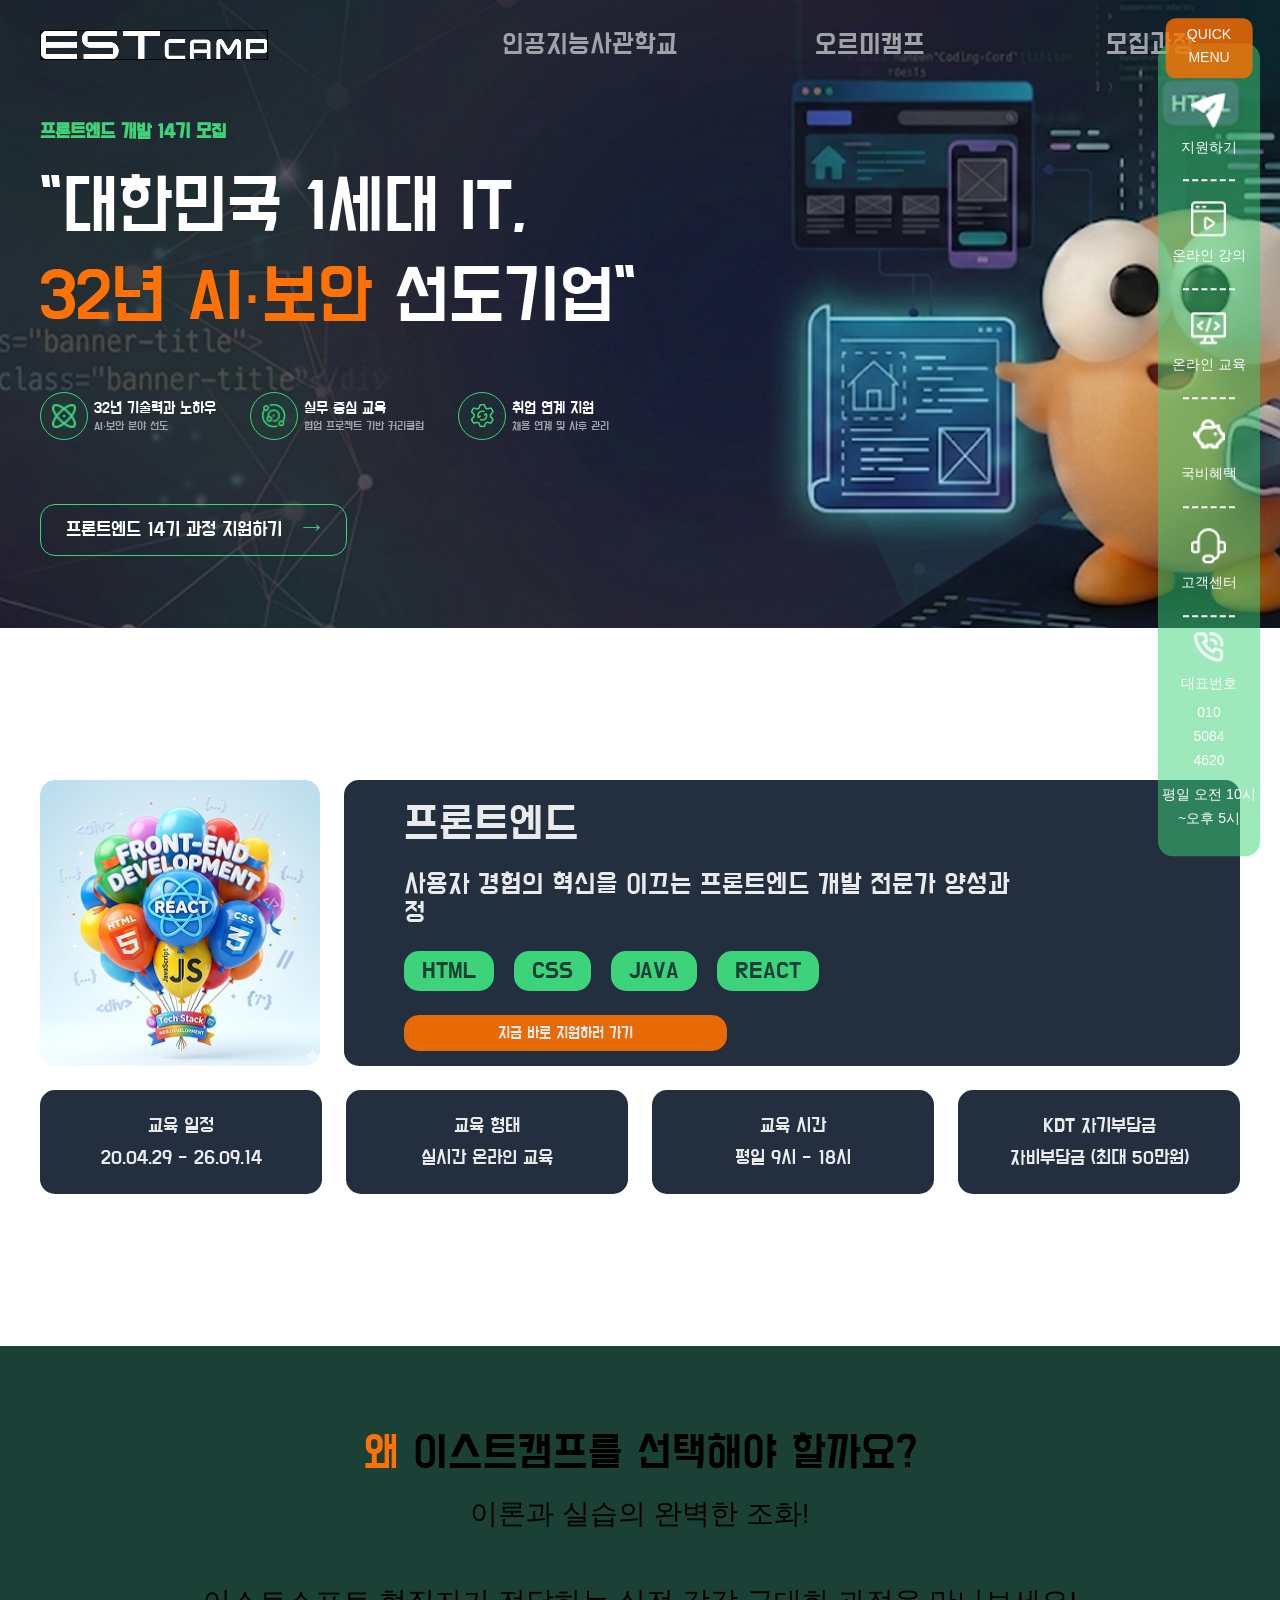
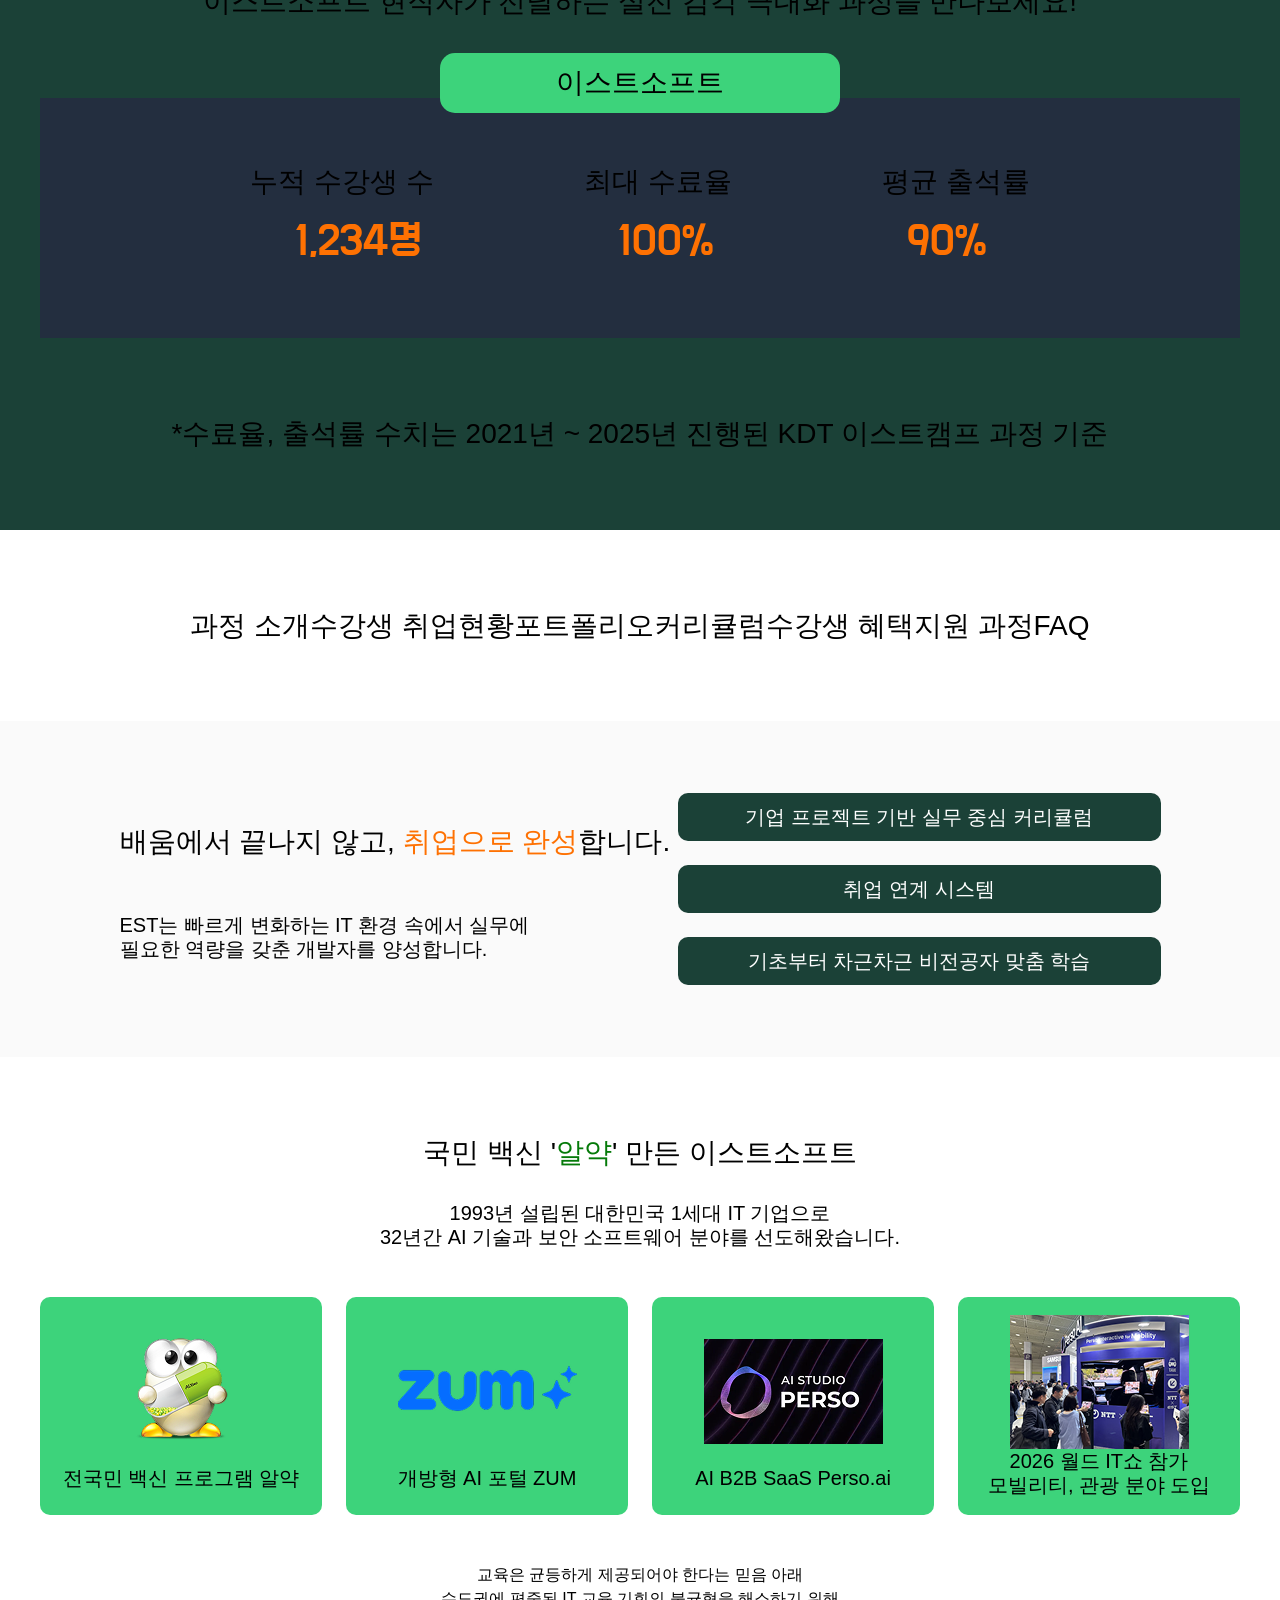
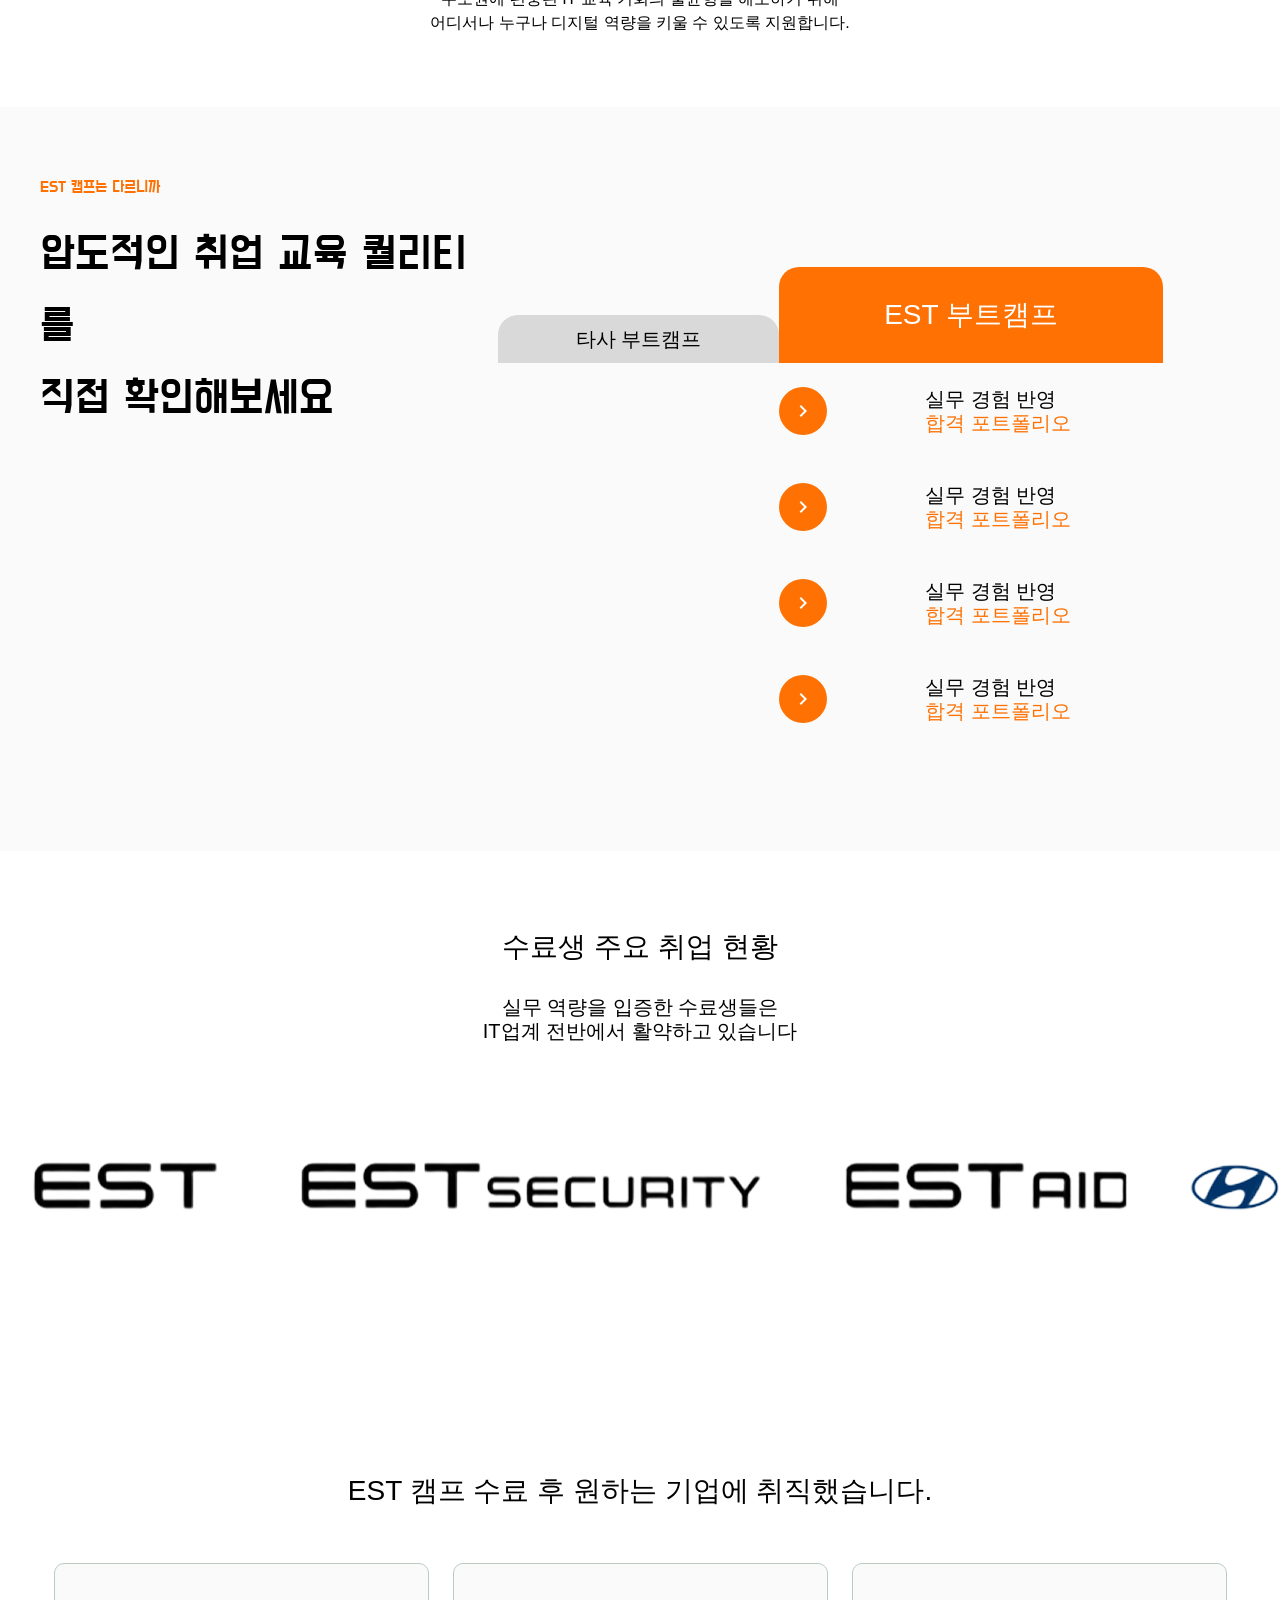
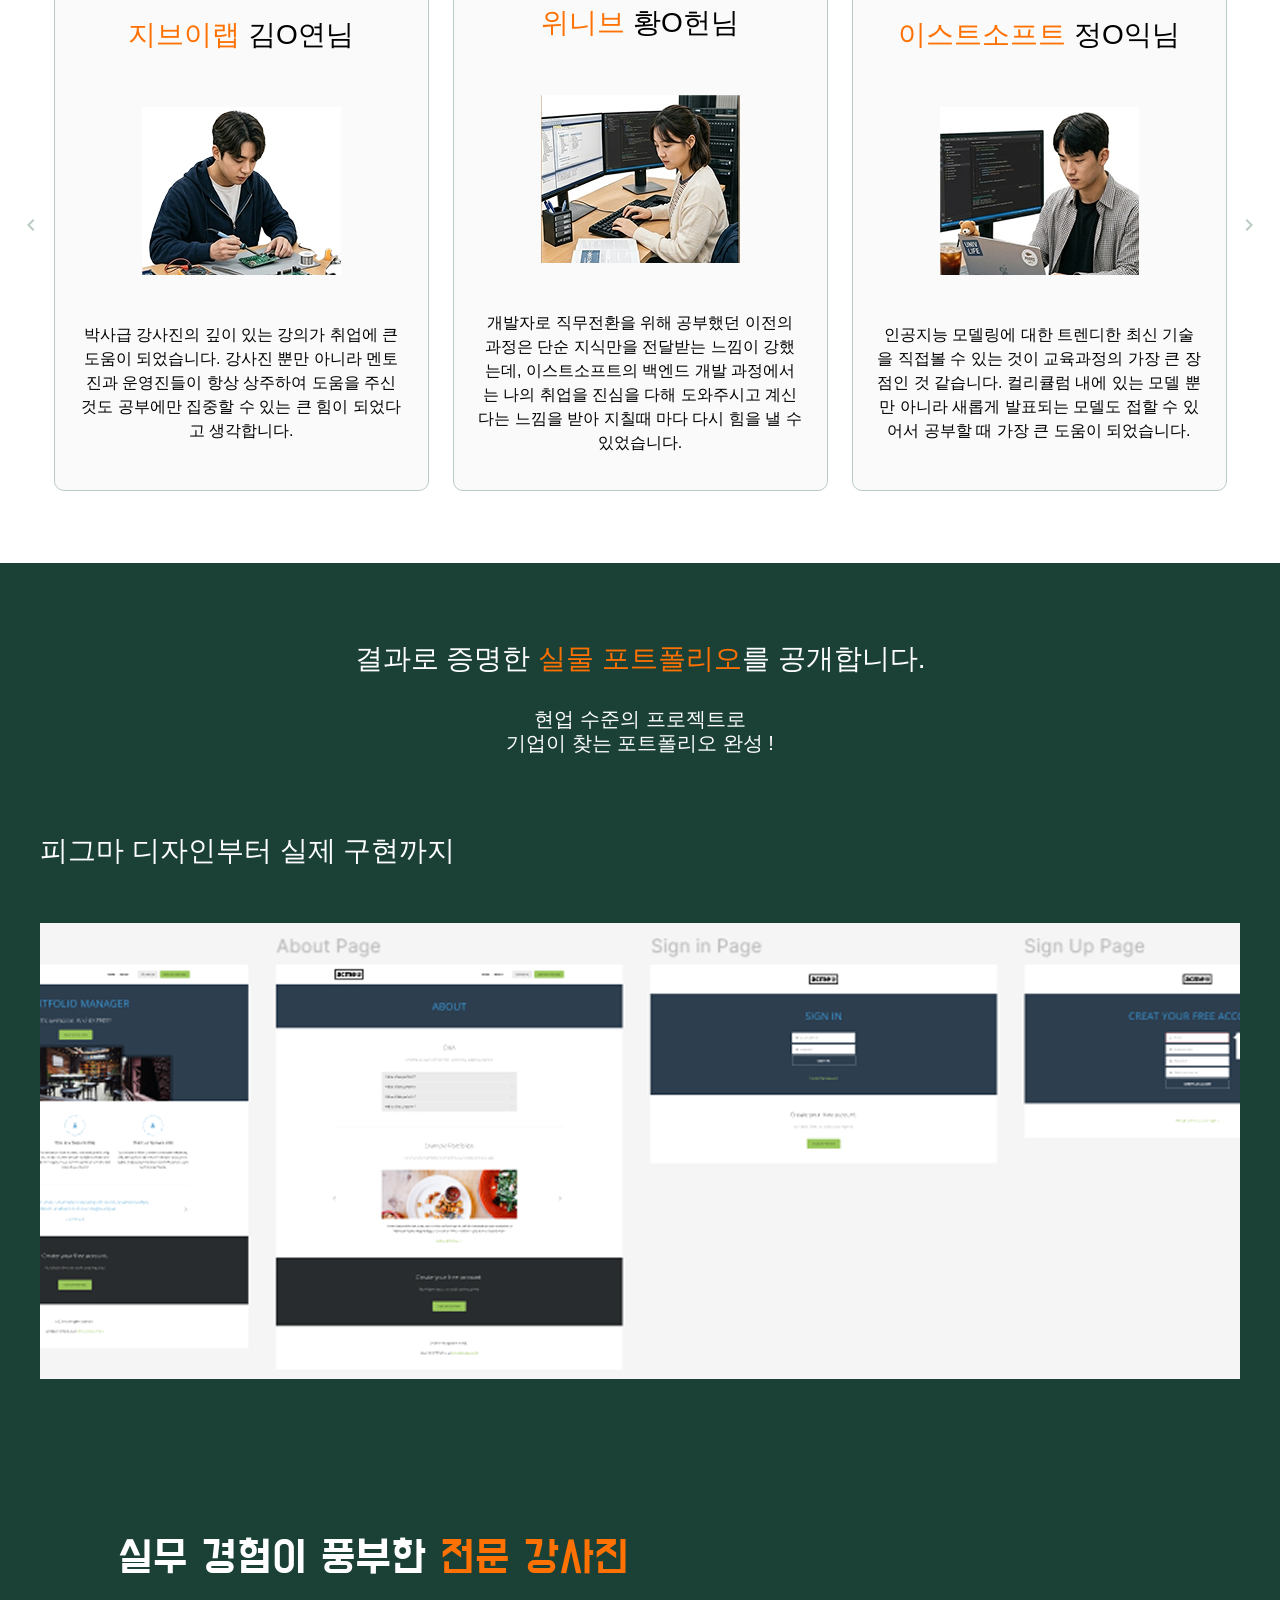
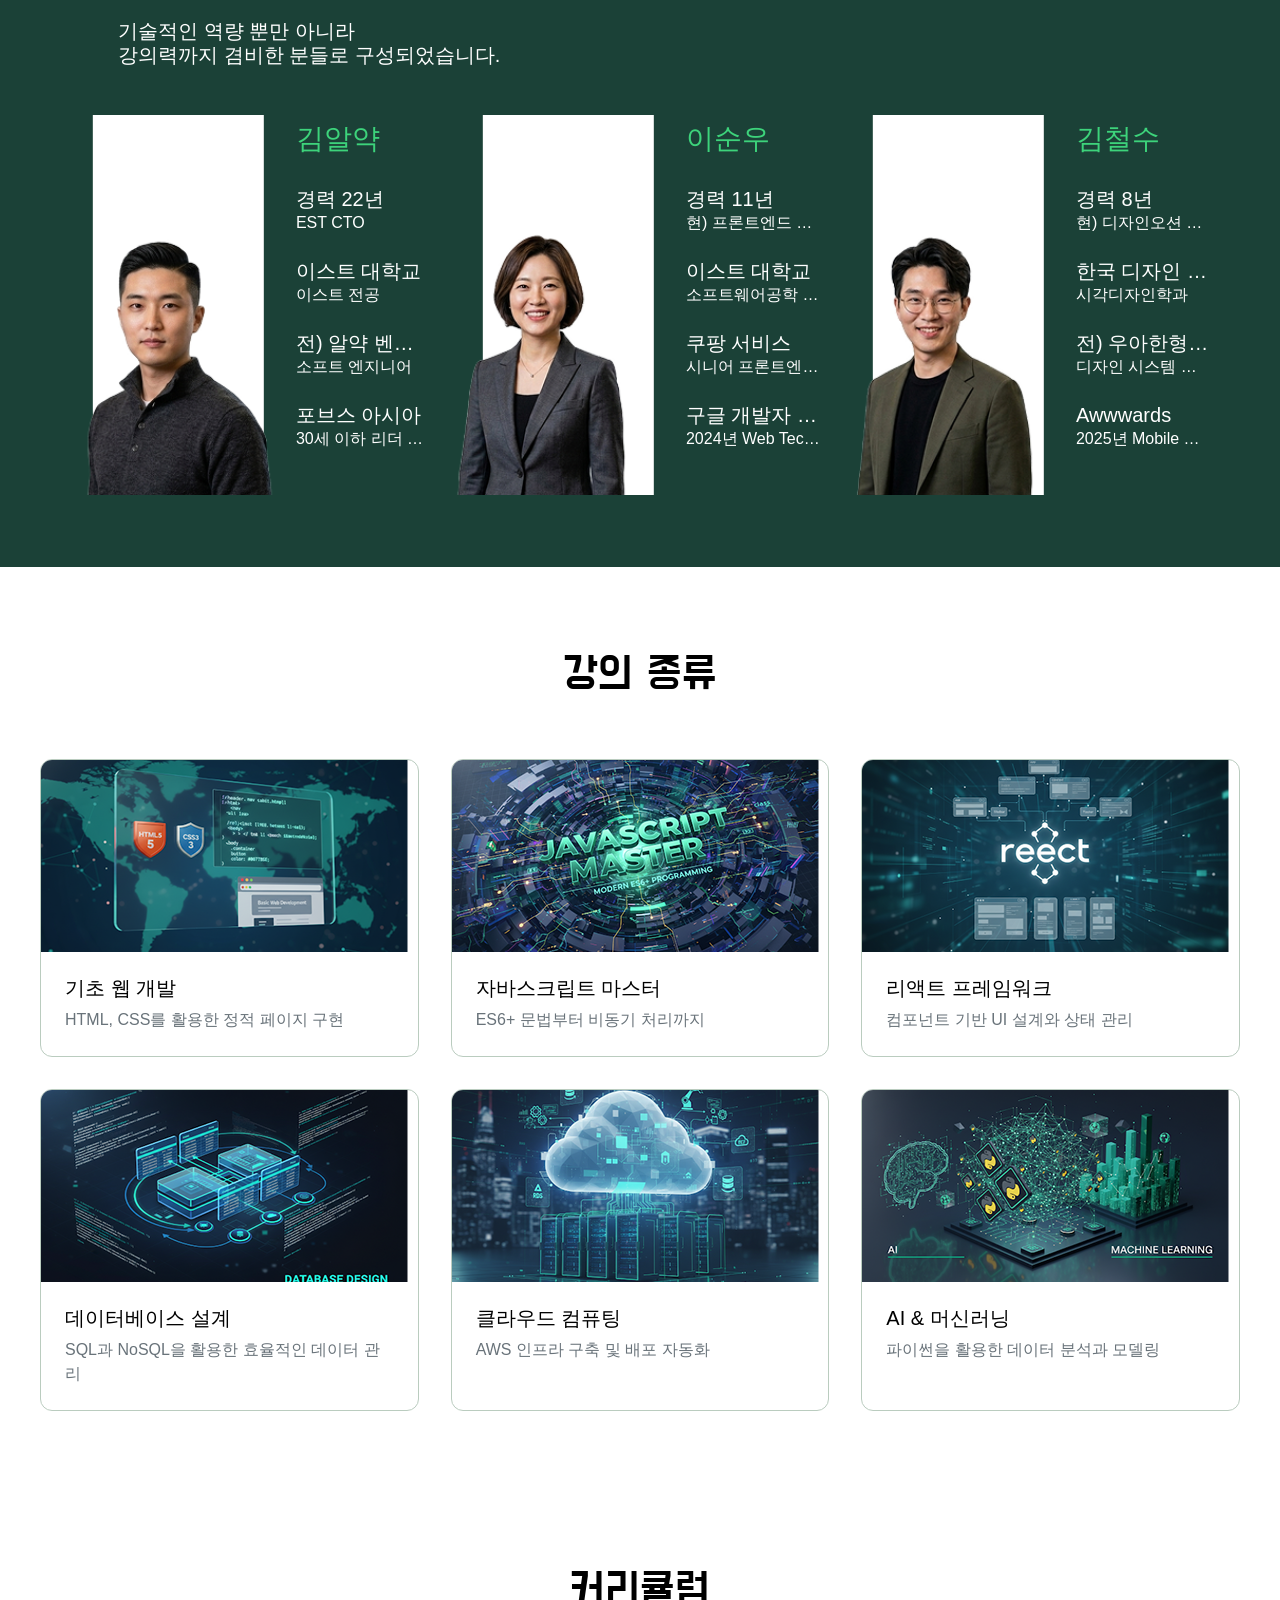
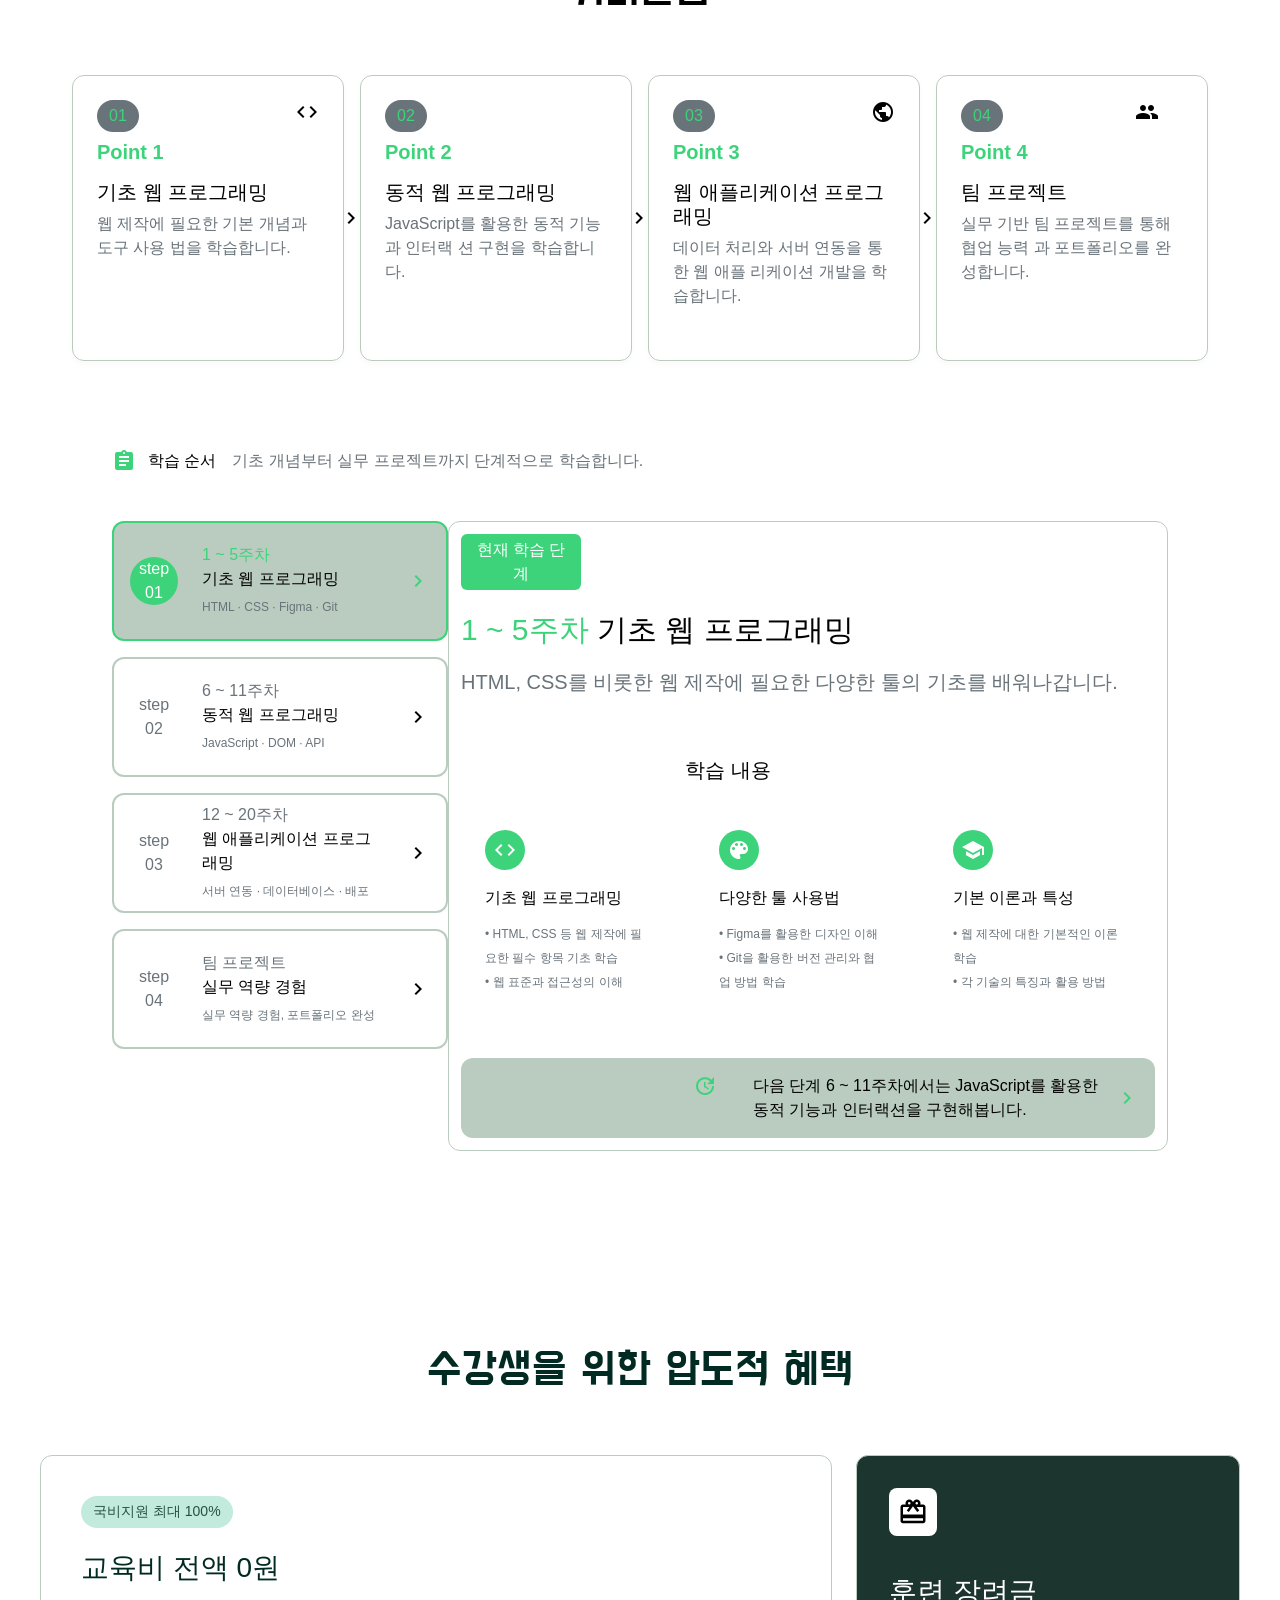
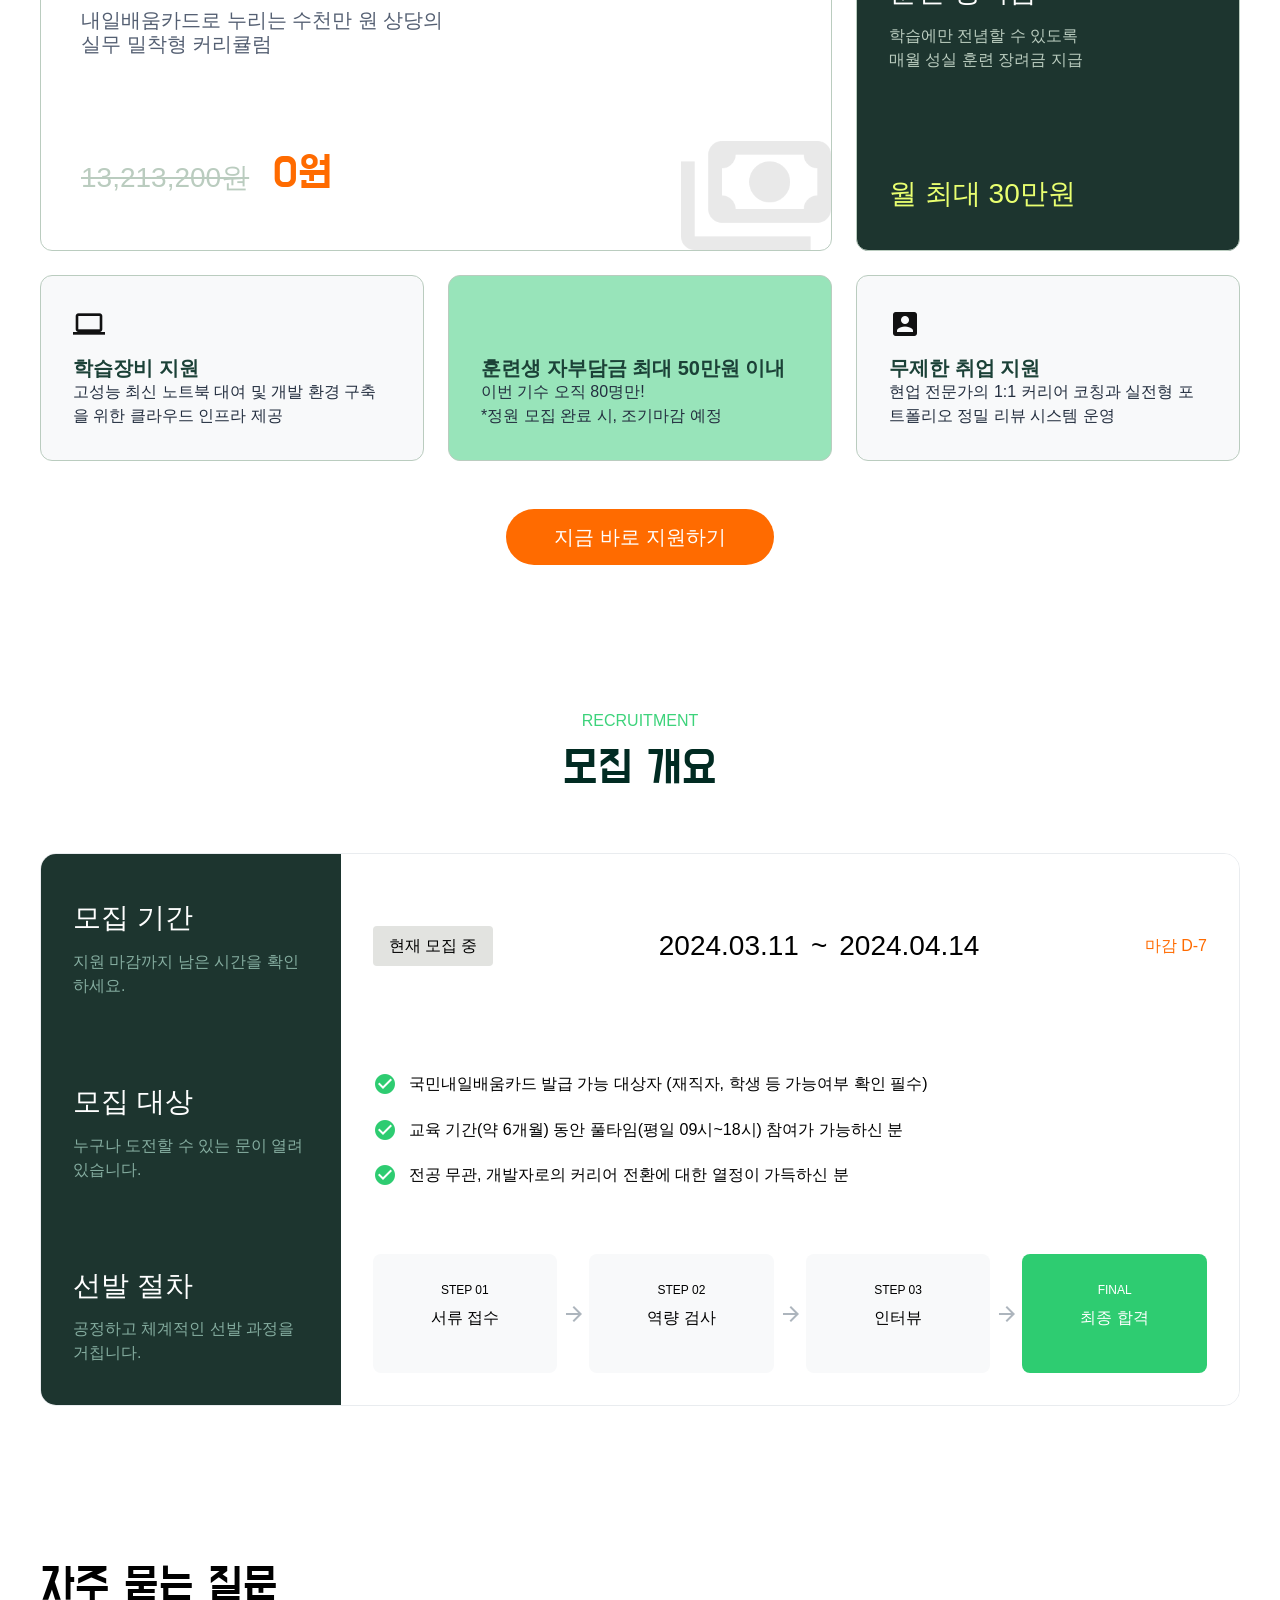
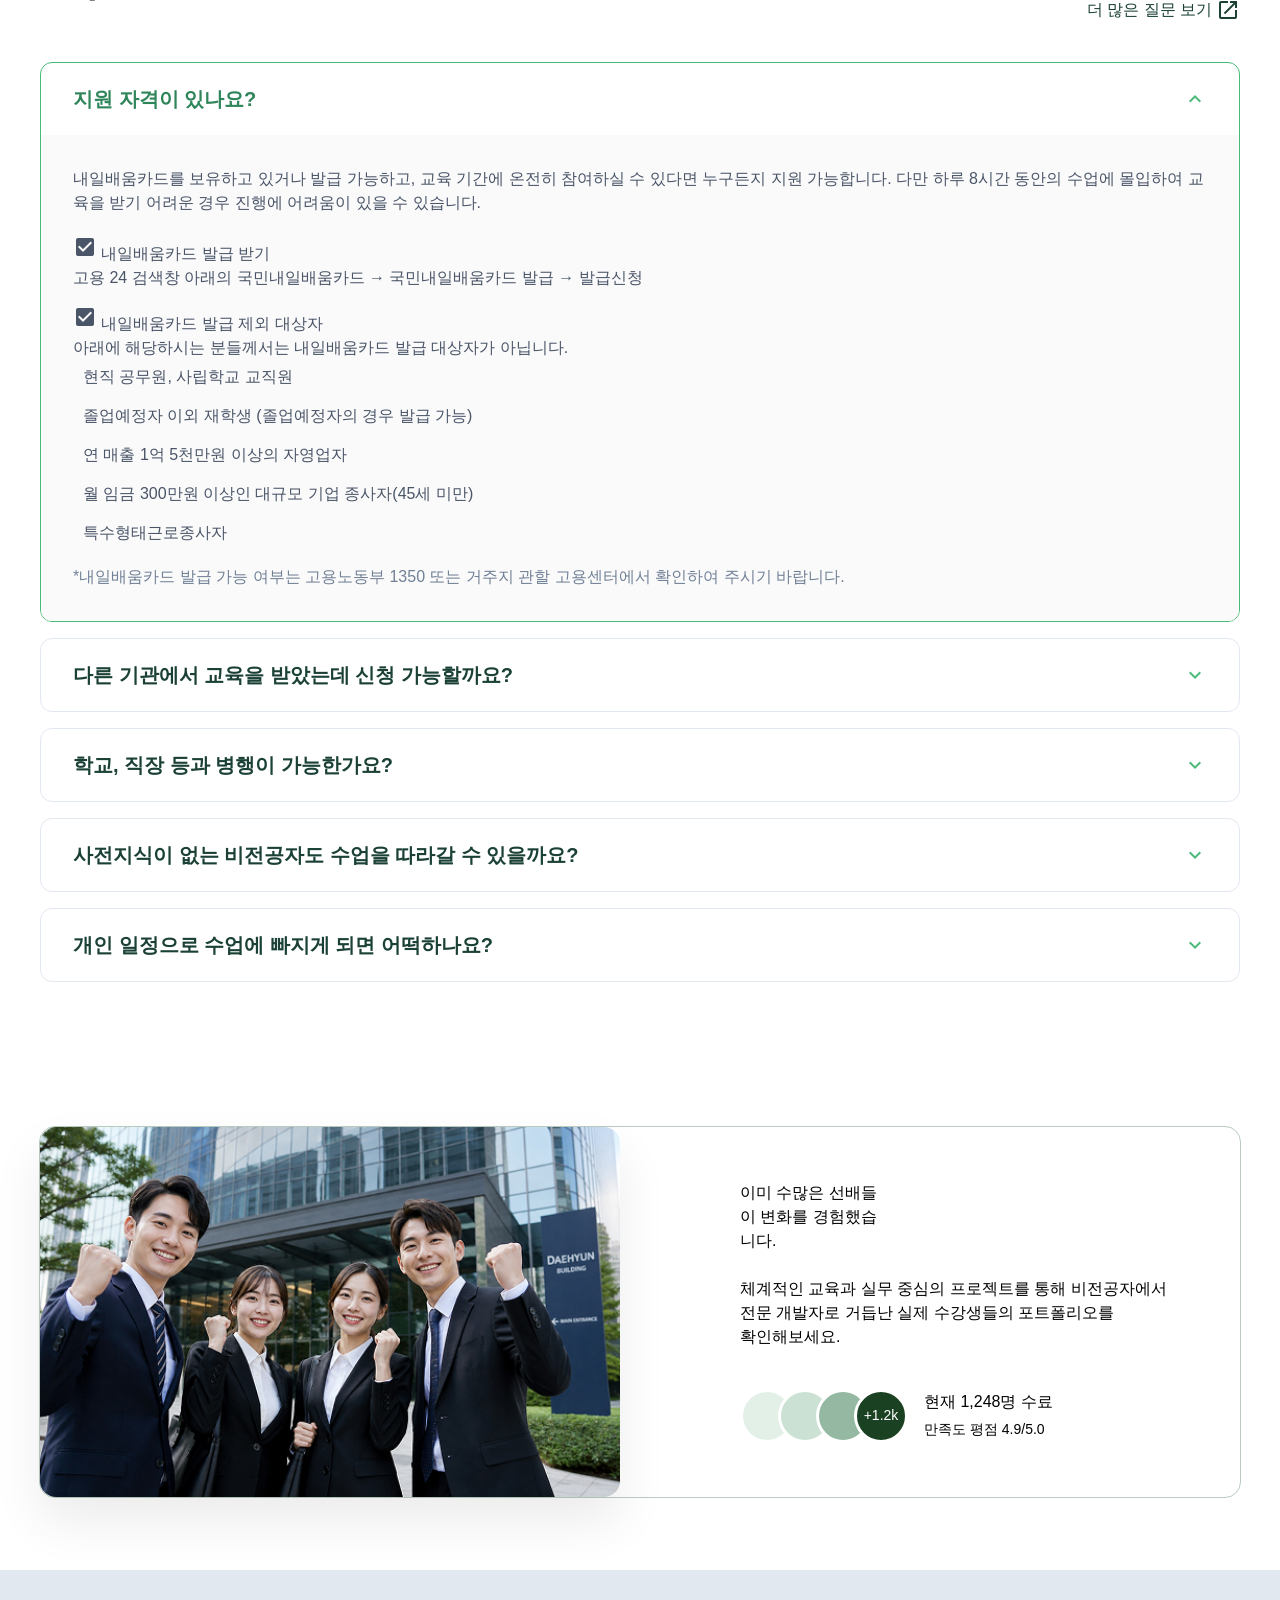
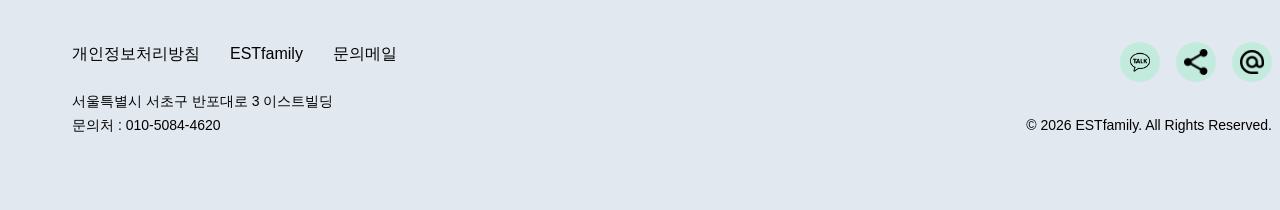
==== index.html @ 95310c50 "image 주소 수정" ====
<!doctype html>
<html lang="en">
  <head>
    <meta charset="UTF-8" />
    <meta name="viewport" content="width=device-width, initial-scale=1.0" />
    <title>1차 프로젝트 8조</title>
    <link rel="preconnect" href="https://fonts.googleapis.com" />
    <link rel="preconnect" href="https://fonts.gstatic.com" crossorigin />
    <link
      href="https://fonts.googleapis.com/css2?family=Do+Hyeon&family=Google+Sans+Flex:opsz,wght@6..144,1..1000&display=swap"
      rel="stylesheet" />
    <link href="https://fonts.googleapis.com/icon?family=Material+Icons" rel="stylesheet" />
    <link rel="stylesheet" href="css/normalize.css" />
    <link rel="stylesheet" href="css/reset.css" />
    <link rel="stylesheet" href="css/common.css" />
    <link rel="stylesheet" href="css/index.css" />
    <link rel="stylesheet" href="css/flex-utility.css" />
  </head>
  <body>
    <!--이성희-->
    <header class="header">
      <div class="header-container">
        <h1 class="logo">
          <a href="index.html">
            <img src="images/LOGO.png" alt="EST CAMP" />
          </a>
        </h1>
        <nav class="global-nav">
          <ul>
            <li><a href="#school">인공지능사관학교</a></li>
            <li><a href="#camp">오르미캠프</a></li>
            <li><a href="#curricuium">모집과정</a></li>
          </ul>
        </nav>
      </div>

      <div class="mega-menu">
        <div class="mega-menu-container">
          <div class="mega-left">
            <img src="images/Mega_Menu.png" alt="이스트소프트 협의체 뉴스" class="mega-news-img" />
            <p>이스트소프트, 캐나다 M2M Tech와 협의체.<br />AI 휴먼과 피지컬 AI 기술 융합 추진.</p>
          </div>

          <div class="mega-right">
            <ul class="sub-list">
              <li><a href="#">회사 소개</a></li>
              <li><a href="#">사업 소개</a></li>
              <li><a href="#">오시는 길</a></li>
            </ul>
            <ul class="sub-list">
              <li><a href="#">공지사항</a></li>
              <li><a href="#">온라인 교육</a></li>
              <li><a href="#">오프라인/온라인 혼합</a></li>
            </ul>
            <ul class="sub-list">
              <li><a href="#">공고</a></li>
              <li><a href="#">자료실</a></li>
              <li><a href="#">고객센터</a></li>
            </ul>
          </div>
        </div>
      </div>
    </header>

    <aside class="quick-menu caption-light" aria-label="빠른 메뉴">
      <div class="menu-header">QUICK MENU</div>

      <nav class="menu-body">
        <ul class="menu-list">
          <li>
            <a href="#" class="menu-item">
              <span class="icon icon-apply" aria-hidden="true"></span>
              <span>지원하기</span>
            </a>
          </li>

          <li>
            <a href="#" class="menu-item">
              <span class="icon icon-lecture" aria-hidden="true"></span>
              <span>온라인 강의</span>
            </a>
          </li>

          <li>
            <a href="#" class="menu-item">
              <span class="icon icon-edu" aria-hidden="true"></span>
              <span>온라인 교육</span>
            </a>
          </li>

          <li>
            <a href="#" class="menu-item">
              <span class="icon icon-benefit" aria-hidden="true"></span>
              <span>국비혜택</span>
            </a>
          </li>

          <li>
            <a href="#" class="menu-item">
              <span class="icon icon-cs" aria-hidden="true"></span>
              <span>고객센터</span>
            </a>
          </li>
        </ul>
      </nav>
      <address class="menu-info">
        <span class="icon icon-phone" aria-hidden="true"></span>
        <p class="label">대표번호</p>
        <a href="tel:01050844620" class="phone-num">010<br />5084<br />4620</a>
        <p class="hours">평일 오전 10시<br />~오후 5시</p>
      </address>
    </aside>

    <main>
      <section class="hero-banner">
        <div class="banner-container">
          <div class="banner-text-content">
            <p class="badge-text">프론트엔드 개발 14기 모집</p>

            <h2 class="title-xl">
              "대한민국 1세대 IT,<br />
              <strong class="highlight">32년 AI·보안</strong> 선도기업"
            </h2>

            <ul class="feature-list">
              <li class="feature-item">
                <div class="icon-box">
                  <img src="images/Hero_icon1.png" alt="기술력 아이콘" />
                </div>
                <div class="desc-box">
                  <strong class="desc-title">32년 기술력과 노하우</strong>
                  <span class="desc-sub">AI·보안 분야 선도</span>
                </div>
              </li>

              <li class="feature-item">
                <div class="icon-box">
                  <img src="images/Hero_icon2.png" alt="커리큘럼 아이콘" />
                </div>
                <div class="desc-box">
                  <strong class="desc-title">실무 중심 교육</strong>
                  <span class="desc-sub">협업 프로젝트 기반 커리큘럼</span>
                </div>
              </li>
              <li class="feature-item">
                <div class="icon-box">
                  <img src="images/Hero_icon3.png" alt="연계 지원 아이콘" />
                </div>
                <div class="desc-box">
                  <strong class="desc-title">취업 연계 지원</strong>
                  <span class="desc-sub">채용 연계 및 사후 관리</span>
                </div>
              </li>
            </ul>

            <div class="cta-wrap">
              <a class="btn-apply">
                프론트엔드 14기 과정 지원하기
                <span class="arrow-icon">&rarr;</span>
              </a>
            </div>
          </div>
        </div>
      </section>

      <section class="course-info-section">
        <div class="course-summary-wrap">
          <div class="course-thumbnail">
            <img src="images/Prontend.png" alt="프론트엔드 개발 과정 " />
          </div>

          <div class="course-info-box">
            <h2 class="course-title">프론트엔드</h2>
            <p class="course-desc">사용자 경험의 혁신을 이끄는 프론트엔드 개발 전문가 양성과정</p>

            <ul class="tech-stack-list">
              <li class="tag">HTML</li>
              <li class="tag">CSS</li>
              <li class="tag">JAVA</li>
              <li class="tag">REACT</li>
            </ul>

            <div class="btn-wrap">
              <a class="btn-apply">지금 바로 지원하러 가기</a>
            </div>
          </div>
        </div>

        <ul class="course-details-grid">
          <li class="detail-card">
            <strong class="detail-label">교육 일정</strong>
            <span class="detail-value">20.04.29 - 26.09.14</span>
          </li>
          <li class="detail-card">
            <strong class="detail-label">교육 형태</strong>
            <span class="detail-value">실시간 온라인 교육</span>
          </li>
          <li class="detail-card">
            <strong class="detail-label">교육 시간</strong>
            <span class="detail-value">평일 9시 - 18시</span>
          </li>
          <li class="detail-card">
            <strong class="detail-label">KDT 자기부담금</strong>
            <span class="detail-value">자비부담금 (최대 50만원)</span>
          </li>
        </ul>
      </section>
      <!--//이성희-->

      <!--최호찬-->
      <section
        class="section section-employment d-flex justify-content-center align-items-center text-center">
        <div class="container">
          <h2 class="title-l"><span class="text-orange">왜</span> 이스트캠프를 선택해야 할까요?</h2>
          <h2 class="subtitle-regular">이론과 실습의 완벽한 조화!</h2>
          <h2 class="subtitle-regular">
            이스트소프트 현직자가 전달하는 실전 감각 극대화 과정을 만나보세요!
          </h2>
          <div class="box-employment">
            <ul class="subtitle-regular q-employment d-flex align-items-center">
              <li>누적 수강생 수</li>
              <li>최대 수료율</li>
              <li>평균 출석률</li>
            </ul>
            <ul class="title-l text-orange a-employment d-flex align-items-center">
              <li>1,234명</li>
              <li>100&percnt;</li>
              <li>90&percnt;</li>
            </ul>
          </div>
          <h2 class="subtitle-regular">
            &ast;수료율, 출석률 수치는 2021년 ~ 2025년 진행된 KDT 이스트캠프 과정 기준
          </h2>
          <div class="est-name d-flex justify-content-center align-items-center">
            <p class="subtitle-regular">이스트소프트</p>
          </div>
        </div>
      </section>

      <section class="section section-navigation">
        <h2 class="hidden">navigation bar</h2>
        <div class="container subtitle-regular">
          <ul class="d-flex justify-content-center align-items-center">
            <li><a href="#section-intro">과정 소개</a></li>
            <li><a href="#section-jobs">수강생 취업현황</a></li>
            <li><a href="#section-portfolio">포트폴리오</a></li>
            <li><a href="#section-curriculum">커리큘럼</a></li>
            <li><a href="#section-benefits">수강생 혜택</a></li>
            <li><a href="#section-recruitment">지원 과정</a></li>
            <li><a href="#section-faq">FAQ</a></li>
          </ul>
        </div>
      </section>
      <!--//최호찬-->

      <!--맹예진-->
      <section class="section section-features d-flex justify-content-center">
        <div class="features-box d-flex justify-content-between align-items-center">
          <div class="slogan">
            <h2 class="subtitle-regular">
              배움에서 끝나지 않고, <span class="orange">취업으로 완성</span>합니다.
            </h2>
            <p class="body-large-up">
              EST는 빠르게 변화하는 IT 환경 속에서 실무에<br />
              필요한 역량을 갖춘 개발자를 양성합니다.
            </p>
          </div>
          <ul class="features-list text-center body-large-medium">
            <li>기업 프로젝트 기반 실무 중심 커리큘럼</li>
            <li>취업 연계 시스템</li>
            <li>기초부터 차근차근 비전공자 맞춤 학습</li>
          </ul>
        </div>
      </section>

      <section class="section section-company text-center">
        <div class="container">
          <h2 class="subtitle-regular">
            국민 백신 '<span class="alyac">알약</span>' 만든 이스트소프트
          </h2>
          <p class="body-large-medium">
            1993년 설립된 대한민국 1세대 IT 기업으로<br />
            32년간 AI 기술과 보안 소프트웨어 분야를 선도해왔습니다.
          </p>
          <ul class="company-introduction d-flex g-1 body-large-medium">
            <li>
              <img src="images/alyac.png" alt="알약 캐릭터" />
              <p>전국민 백신 프로그램 알약</p>
            </li>
            <li>
              <img src="images/zum.png" alt="zum logo" />
              <p>개방형 AI 포털 ZUM</p>
            </li>
            <li>
              <img src="images/perso.png" alt="AI 스튜디오 perso 로고" />
              <p>AI B2B SaaS Perso.ai</p>
            </li>
            <li>
              <img src="images/event.png" alt="2026 월드 it쇼 행사 참가 이미지" />
              <p>2026 월드 IT쇼 참가<br />모빌리티, 관광 분야 도입</p>
            </li>
          </ul>
          <p class="body-normal-medium">
            교육은 균등하게 제공되어야 한다는 믿음 아래<br />
            수도권에 편중된 IT 교육 기회의 불균형을 해소하기 위해<br />
            어디서나 누구나 디지털 역량을 키울 수 있도록 지원합니다.
          </p>
        </div>
      </section>

      <section class="section section-compare">
        <div class="container">
          <p class="orange">EST 캠프는 다르니까</p>
          <div class="d-flex">
            <div class="left">
              <h2 class="title-l">압도적인 취업 교육 퀄리티를<br />직접 확인해보세요</h2>
            </div>

            <div class="compare-box">
              <div class="d-flex">
                <div
                  class="compare-target d-flex align-items-center justify-content-center body-large-medium">
                  타사 부트캠프
                </div>
                <div
                  class="compare-est d-flex align-items-center justify-content-center subtitle-regular">
                  EST 부트캠프
                </div>
              </div>
              <ul class="compare-list d-flex flex-column g-2 body-large-medium">
                <li class="compare-text">
                  <span class="circle-icon">
                    <span class="material-icons">chevron_right</span>
                  </span>
                  <div>
                    <p>실무 경험 반영</p>
                    <strong class="orange">합격 포트폴리오</strong>
                  </div>
                </li>
                <li class="compare-text">
                  <span class="circle-icon">
                    <span class="material-icons">chevron_right</span>
                  </span>
                  <div>
                    <p>실무 경험 반영</p>
                    <strong class="orange">합격 포트폴리오</strong>
                  </div>
                </li>
                <li class="compare-text">
                  <span class="circle-icon">
                    <span class="material-icons">chevron_right</span>
                  </span>
                  <div>
                    <p>실무 경험 반영</p>
                    <strong class="orange">합격 포트폴리오</strong>
                  </div>
                </li>
                <li class="compare-text">
                  <span class="circle-icon">
                    <span class="material-icons">chevron_right</span>
                  </span>
                  <div>
                    <p>실무 경험 반영</p>
                    <strong class="orange">합격 포트폴리오</strong>
                  </div>
                </li>
              </ul>
            </div>
          </div>
        </div>
      </section>
      <!--//맹예진-->

      <!--맹예진-->
      <section id="section-jobs" class="section section-jobstatus">
        <div class="status-text text-center">
          <h2 class="subtitle-regular">수료생 주요 취업 현황</h2>
          <p class="body-large-medium">
            실무 역량을 입증한 수료생들은<br />IT업계 전반에서 활약하고 있습니다
          </p>
        </div>
        <div class="company-status d-flex">
          <img src="images/company_logo1.png" alt="취업현황 기업 로고" />
          <img src="images/company_logo2.png" alt="취업현황 기업 로고" />
          <img src="images/company_logo3.png" alt="취업현황 기업 로고" />
          <img src="images/company_logo4.png" alt="취업현황 기업 로고" />
          <img src="images/company_logo1.png" alt="취업현황 기업 로고" />
          <img src="images/company_logo2.png" alt="취업현황 기업 로고" />
          <img src="images/company_logo3.png" alt="취업현황 기업 로고" />
          <img src="images/company_logo4.png" alt="취업현황 기업 로고" />
        </div>
      </section>
      <!--//맹예진-->

      <!--장진혁-->
      <section class="section section-testimonial container">
        <div class="container d-flex flex-column align-items-center">
          <h2 class="testimonial-title subtitle-regular">
            EST 캠프 수료 후 원하는 기업에 취직했습니다.
          </h2>
          <div class="testimonial-content d-flex align-items-center">
            <button type="button" class="testimonial-button prev">
              <span class="material-icons">chevron_left</span>
            </button>
            <div class="testimonial-wrapper">
              <ul class="testimonial-list d-flex">
                <li>
                  <h3 class="subtitle-regular"><span class="orange">지브이랩</span> 김O연님</h3>
                  <img src="images/testimonial-card1.jpg" alt="김O연님 프로필 사진" />
                  <p class="body-normal-medium">
                    박사급 강사진의 깊이 있는 강의가 취업에 큰 도움이 되었습니다. 강사진 뿐만 아니라
                    멘토진과 운영진들이 항상 상주하여 도움을 주신 것도 공부에만 집중할 수 있는 큰
                    힘이 되었다고 생각합니다.
                  </p>
                </li>
                <li>
                  <h3 class="subtitle-regular"><span class="orange">위니브</span> 황O헌님</h3>
                  <img src="images/testimonial-card2.jpg" alt="황O헌님 프로필 사진" />
                  <p class="body-normal-medium">
                    개발자로 직무전환을 위해 공부했던 이전의 과정은 단순 지식만을 전달받는 느낌이
                    강했는데, 이스트소프트의 백엔드 개발 과정에서는 나의 취업을 진심을 다해
                    도와주시고 계신다는 느낌을 받아 지칠때 마다 다시 힘을 낼 수 있었습니다.
                  </p>
                </li>
                <li>
                  <h3 class="subtitle-regular"><span class="orange">이스트소프트</span> 정O익님</h3>
                  <img src="images/testimonial-card3.jpg" alt="정O익님 프로필 사진" />
                  <p class="body-normal-medium">
                    인공지능 모델링에 대한 트렌디한 최신 기술을 직접볼 수 있는 것이 교육과정의 가장
                    큰 장점인 것 같습니다. 컬리큘럼 내에 있는 모델 뿐만 아니라 새롭게 발표되는
                    모델도 접할 수 있어서 공부할 때 가장 큰 도움이 되었습니다.
                  </p>
                </li>
                <li>
                  <h3 class="subtitle-regular"><span class="orange">이스트소프트</span> 홍O동님</h3>
                  <img src="images/testimonial-card4.jpg" alt="홍O동님 프로필 사진" />
                  <p class="body-normal-medium">
                    박사급 강사진의 깊이 있는 강의가 취업에 큰 도움이 되었습니다. 강사진 뿐만 아니라
                    멘토진과 운영진들이 항상 상주하여 도움을 주신 것도 공부에만 집중할 수 있는 큰
                    힘이 되었다고 생각합니다.
                  </p>
                </li>
              </ul>
            </div>
            <button type="button" class="testimonial-button next">
              <span class="material-icons">chevron_right</span>
            </button>
          </div>
        </div>
      </section>
      <!--//장진혁-->

      <!--맹예진-->
      <section id="section-portfolio" class="section section-portfolio">
        <div class="container text-center">
          <h2 class="subtitle-regular">
            결과로 증명한 <span class="orange">실물 포트폴리오</span>를 공개합니다.
          </h2>
          <p class="body-large-medium">현업 수준의 프로젝트로<br />기업이 찾는 포트폴리오 완성 !</p>
          <h3 class="subtitle-regular text-left">피그마 디자인부터 실제 구현까지</h3>
          <div class="portfolio-img container d-flex">
            <img class="active" src="images/portfolio1.jpg" alt="포트폴리오 사진들" />
            <img src="images/portfolio2.jpg" alt="포트폴리오 사진들" />
          </div>
        </div>
      </section>
      <!--맹예진-->

      <!--//장진혁-->
      <section class="section section-instructors">
        <div class="d-flex flex-column container">
          <div class="instructors-text d-flex flex-column g-1">
            <h2 class="title-l">실무 경험이 풍부한 <span class="orange">전문 강사진</span></h2>
            <div>
              <p class="body-large-medium">기술적인 역량 뿐만 아니라</p>
              <p class="body-large-medium">강의력까지 겸비한 분들로 구성되었습니다.</p>
            </div>
          </div>
          <div class="d-flex align-items-center">
            <div class="instructors-card d-flex">
              <img src="images/instructors-image1.png" alt="강사진 프로필 사진" />
              <ul>
                <li class="d-flex flex-column g-1">
                  <p class="subtitle-regular light-green">김알약</p>
                  <div class="personal-history">
                    <p>경력 22년</p>
                    <p>EST CTO</p>
                  </div>
                  <div class="personal-history">
                    <p>이스트 대학교</p>
                    <p>이스트 전공</p>
                  </div>
                  <div class="personal-history">
                    <p>전&#41; 알약 벤쳐스</p>
                    <p>소프트 엔지니어</p>
                  </div>
                  <div class="personal-history">
                    <p>포브스 아시아</p>
                    <p>30세 이하 리더 50인 선정</p>
                  </div>
                </li>
              </ul>
            </div>
            <div class="instructors-card d-flex">
              <img src="images/instructors-image2.png" alt="강사진 프로필 사진" />
              <ul>
                <li class="d-flex flex-column g-1">
                  <p class="subtitle-regular light-green">이순우</p>
                  <div class="personal-history">
                    <p>경력 11년</p>
                    <p>현&#41; 프론트엔드 팀장</p>
                  </div>
                  <div class="personal-history">
                    <p>이스트 대학교</p>
                    <p>소프트웨어공학 학사</p>
                  </div>
                  <div class="personal-history">
                    <p>쿠팡 서비스</p>
                    <p>시니어 프론트엔드 엔지니어</p>
                  </div>
                  <div class="personal-history">
                    <p>구글 개발자 그룹</p>
                    <p>2024년 Web Tech 부문 최우수 스피커 선정</p>
                  </div>
                </li>
              </ul>
            </div>
            <div class="instructors-card d-flex">
              <img src="images/instructors-image3.png" alt="강사진 프로필 사진" />
              <ul>
                <li class="d-flex flex-column g-1">
                  <p class="subtitle-regular light-green">김철수</p>
                  <div class="personal-history">
                    <p>경력 8년</p>
                    <p>현&#41; 디자인오션 크리에이티브 디렉터</p>
                  </div>
                  <div class="personal-history">
                    <p>한국 디자인 예술대학교</p>
                    <p>시각디자인학과</p>
                  </div>
                  <div class="personal-history">
                    <p>전&#41; 우아한형제들</p>
                    <p>디자인 시스템 구축 매니저</p>
                  </div>
                  <div class="personal-history">
                    <p>Awwwards</p>
                    <p>2025년 Mobile 부문 본상 수상</p>
                  </div>
                </li>
              </ul>
            </div>
          </div>
        </div>
      </section>

      <section class="section section-lecture container">
        <div class="container d-flex flex-column align-items-center">
          <h2 class="title-l">강의 종류</h2>
          <ul class="lecture-grid">
            <li class="lecture-card">
              <div class="card-image">
                <img src="images/lecture-image1.png" alt="기초 웹 개발 이미지" />
              </div>
              <div class="card-text-box d-flex flex-column">
                <h3 class="body-large-medium">기초 웹 개발</h3>
                <p class="body-normal-regular">HTML, CSS를 활용한 정적 페이지 구현</p>
              </div>
            </li>
            <li class="lecture-card">
              <div class="card-image">
                <img src="images/lecture-image2.png" alt="자바스크립트 마스터 이미지" />
              </div>
              <div class="card-text-box d-flex flex-column">
                <h3 class="body-large-medium">자바스크립트 마스터</h3>
                <p class="body-normal-regular">ES6+ 문법부터 비동기 처리까지</p>
              </div>
            </li>
            <li class="lecture-card">
              <div class="card-image">
                <img src="images/lecture-image3.png" alt="리액트 프레임워크 이미지" />
              </div>
              <div class="card-text-box d-flex flex-column">
                <h3 class="body-large-medium">리액트 프레임워크</h3>
                <p class="body-normal-regular">컴포넌트 기반 UI 설계와 상태 관리</p>
              </div>
            </li>
            <li class="lecture-card">
              <div class="card-image">
                <img src="images/lecture-image4.png" alt="데이터베이스 설계 이미지" />
              </div>
              <div class="card-text-box d-flex flex-column">
                <h3 class="body-large-medium">데이터베이스 설계</h3>
                <p class="body-normal-regular">SQL과 NoSQL을 활용한 효율적인 데이터 관리</p>
              </div>
            </li>
            <li class="lecture-card">
              <div class="card-image">
                <img src="images/lecture-image5.png" alt="클라우드 컴퓨팅 이미지" />
              </div>
              <div class="card-text-box d-flex flex-column">
                <h3 class="body-large-medium">클라우드 컴퓨팅</h3>
                <p class="body-normal-regular">AWS 인프라 구축 및 배포 자동화</p>
              </div>
            </li>
            <li class="lecture-card">
              <div class="card-image">
                <img src="images/lecture-image6.png" alt="AI & 머신러닝 이미지" />
              </div>
              <div class="card-text-box d-flex flex-column">
                <h3 class="body-large-medium">AI & 머신러닝</h3>
                <p class="body-normal-regular">파이썬을 활용한 데이터 분석과 모델링</p>
              </div>
            </li>
          </ul>
        </div>
      </section>

      <section id="section-curriculum" class="section section-curriculum container">
        <div class="container d-flex flex-column align-items-center">
          <h2 class="title-l">커리큘럼</h2>
          <ul class="curriculum-list d-flex">
            <li>
              <div class="curriculum-list-top d-flex justify-content-between curriculum-bh32">
                <div class="curriculum-overlay">
                  <p class="body-normal-medium light-green">01</p>
                </div>
                <p class="material-icons">code</p>
              </div>
              <h3 class="body-large-bold light-green curriculum-bh32">Point 1</h3>
              <h3 class="body-large-medium">기초 웹 프로그래밍</h3>
              <p class="body-normal-medium">
                웹 제작에 필요한 기본 개념과 도구 사용 법을 학습합니다.
              </p>
              <span class="material-icons">chevron_right</span>
            </li>
            <li>
              <div class="curriculum-list-top d-flex justify-content-between curriculum-bh32">
                <div class="curriculum-overlay">
                  <p class="body-normal-medium light-green">02</p>
                </div>
                <p class="material-icons">javascript</p>
              </div>
              <h3 class="body-large-bold light-green curriculum-bh32">Point 2</h3>
              <h3 class="body-large-medium">동적 웹 프로그래밍</h3>
              <p class="body-normal-medium">
                JavaScript를 활용한 동적 기능과 인터랙 션 구현을 학습합니다.
              </p>
              <span class="material-icons">chevron_right</span>
            </li>
            <li>
              <div class="curriculum-list-top d-flex justify-content-between curriculum-bh32">
                <div class="curriculum-overlay">
                  <p class="body-normal-medium light-green">03</p>
                </div>
                <p class="material-icons">public</p>
              </div>
              <h3 class="body-large-bold light-green curriculum-bh32">Point 3</h3>
              <h3 class="body-large-medium">웹 애플리케이션 프로그래밍</h3>
              <p class="body-normal-medium">
                데이터 처리와 서버 연동을 통한 웹 애플 리케이션 개발을 학습합니다.
              </p>
              <span class="material-icons">chevron_right</span>
            </li>
            <li>
              <div class="curriculum-list-top d-flex justify-content-between curriculum-bh32">
                <div class="curriculum-overlay">
                  <p class="body-normal-medium light-green">04</p>
                </div>
                <p class="material-icons">groups</p>
              </div>
              <h3 class="body-large-bold light-green curriculum-bh32">Point 4</h3>
              <h3 class="body-large-medium">팀 프로젝트</h3>
              <p class="body-normal-medium">
                실무 기반 팀 프로젝트를 통해 협업 능력 과 포트폴리오를 완성합니다.
              </p>
            </li>
          </ul>
          <div class="curriculum-table d-flex flex-column">
            <div class="curriculum-table-heading d-flex align-items-center">
              <p class="material-icons light-green">assignment</p>
              <div class="curriculum-table-heading-text d-flex align-items-center">
                <h3 class="body-normal-medium">학습 순서</h3>
                <p class="body-normal-medium background-grey">
                  기초 개념부터 실무 프로젝트까지 단계적으로 학습합니다.
                </p>
              </div>
            </div>
            <div class="curriculum-table-body d-flex justify-content-between">
              <ul class="table-body-content-left d-flex flex-column">
                <li class="active">
                  <div class="content-left-overlay body-normal-medium">
                    <p>step</p>
                    <p>01</p>
                  </div>
                  <div class="content-left-text d-flex flex-column">
                    <p class="body-normal-medium background-grey">1 ~ 5주차</p>
                    <p class="body-normal-regular">기초 웹 프로그래밍</p>
                    <p class="body-small-12 background-grey">HTML · CSS · Figma · Git</p>
                  </div>
                  <span class="material-icons">chevron_right</span>
                </li>
                <li>
                  <div class="content-left-overlay body-normal-medium">
                    <p>step</p>
                    <p>02</p>
                  </div>
                  <div class="content-left-text d-flex flex-column">
                    <p class="body-normal-medium background-grey">6 ~ 11주차</p>
                    <p class="body-normal-regular">동적 웹 프로그래밍</p>
                    <p class="body-small-12 background-grey">JavaScript · DOM · API</p>
                  </div>
                  <span class="material-icons">chevron_right</span>
                </li>
                <li>
                  <div class="content-left-overlay body-normal-medium">
                    <p>step</p>
                    <p>03</p>
                  </div>
                  <div class="content-left-text d-flex flex-column">
                    <p class="body-normal-medium background-grey">12 ~ 20주차</p>
                    <p class="body-normal-regular">웹 애플리케이션 프로그 래밍</p>
                    <p class="body-small-12 background-grey">서버 연동 · 데이터베이스 · 배포</p>
                  </div>
                  <span class="material-icons">chevron_right</span>
                </li>
                <li>
                  <div class="content-left-overlay body-normal-medium">
                    <p>step</p>
                    <p>04</p>
                  </div>
                  <div class="content-left-text d-flex flex-column">
                    <p class="body-normal-medium background-grey">팀 프로젝트</p>
                    <p class="body-normal-regular">실무 역량 경험</p>
                    <p class="body-small-12 background-grey">실무 역량 경험, 포트폴리오 완성</p>
                  </div>
                  <span class="material-icons">chevron_right</span>
                </li>
              </ul>
              <ul class="table-body-content-right d-flex flex-column">
                <li class="table-body-content-right-top d-flex flex-column">
                  <p class="content-right-overlay body-normal-regular text-center">
                    현재 학습 단계
                  </p>
                  <h3 class="body-large-30">
                    <span class="light-green">1 ~ 5주차</span> 기초 웹 프로그래밍
                  </h3>
                  <p class="body-large-medium background-grey">
                    HTML, CSS를 비롯한 웹 제작에 필요한 다양한 툴의 기초를 배워나갑니다.
                  </p>
                </li>
                <li class="table-body-content-right-bottom d-flex flex-column">
                  <div class="table-body-content-right-bottom-top d-flex">
                    <span class="material-icons light-green">grid_view</span>
                    <p class="body-large-medium">학습 내용</p>
                  </div>
                  <div class="table-body-content-right-bottom-mid d-flex">
                    <ul class="table-body-content-right-bottom-content-list d-flex">
                      <li>
                        <span class="material-icons table-body-content-right-bigicon">code</span>
                        <p class="body-normal-medium">기초 웹 프로그래밍</p>
                        <div class="table-body-content-right-text g-harf">
                          <p class="body-small-12 background-grey">
                            • HTML, CSS 등 웹 제작에 필 요한 필수 항목 기초 학습
                          </p>
                          <p class="body-small-12 background-grey">• 웹 표준과 접근성의 이해</p>
                        </div>
                      </li>
                    </ul>
                    <ul class="table-body-content-right-bottom-content-list d-flex">
                      <li>
                        <span class="material-icons table-body-content-right-bigicon"
                          >color_lens</span
                        >
                        <p class="body-normal-medium">다양한 툴 사용법</p>
                        <div class="table-body-content-right-text g-harf">
                          <p class="body-small-12 background-grey">• Figma를 활용한 디자인 이해</p>
                          <p class="body-small-12 background-grey">
                            • Git을 활용한 버전 관리와 협 업 방법 학습
                          </p>
                        </div>
                      </li>
                    </ul>
                    <ul class="table-body-content-right-bottom-content-list d-flex">
                      <li>
                        <span class="material-icons table-body-content-right-bigicon">school</span>
                        <p class="body-normal-medium">기본 이론과 특성</p>
                        <div class="table-body-content-right-text g-harf">
                          <p class="body-small-12 background-grey">
                            • 웹 제작에 대한 기본적인 이론 학습
                          </p>
                          <p class="body-small-12 background-grey">• 각 기술의 특징과 활용 방법</p>
                        </div>
                      </li>
                    </ul>
                  </div>
                </li>
                <li
                  class="table-body-content-right-foot d-flex align-items-center justify-content-between">
                  <div class="d-flex g-harf">
                    <span class="material-icons light-green">tips_and_updates</span>
                    <p class="body-normal-medium">
                      다음 단계 6 ~ 11주차에서는 JavaScript를 활용한 동적 기능과 인터랙션을
                      구현해봅니다.
                    </p>
                  </div>
                  <span class="material-icons light-green">chevron_right</span>
                </li>
              </ul>
            </div>
          </div>
        </div>
      </section>
      <!--//장진혁-->
      <!--주성문-->
      <!--section benefits-->
      <section id="section-benefits" class="section section-benefits">
        <div class="container">
          <div class="section-title-area">
            <h2 class="title-l">수강생을 위한 압도적 혜택</h2>
          </div>

          <ul class="benefits-grid">
            <li class="benefit-card benefit-card--large">
              <div class="benefit-content">
                <span class="benefit-badge caption-light">국비지원 최대 100%</span>
                <h3 class="benefit-title subtitle-regular">교육비 전액 0원</h3>
                <p class="benefit-desc body-large-medium">
                  내일배움카드로 누리는 수천만 원 상당의<br />
                  실무 밀착형 커리큘럼
                </p>
              </div>
              <div class="price-info">
                <span class="original-price subtitle-regular">13,213,200원</span>
                <strong class="discount-price title-l">0원</strong>
              </div>
            </li>
            <li class="benefit-card benefit-card--vertical benefit-card--dark">
              <div class="benefit-content">
                <span class="material-icons" aria-hidden="true">redeem</span>
                <h3 class="benefit-title subtitle-regular">훈련 장려금</h3>
                <p class="benefit-desc body-normal-medium">
                  학습에만 전념할 수 있도록<br />매월 성실 훈련 장려금 지급
                </p>
              </div>
              <strong class="highlight-text subtitle-regular">월 최대 30만원</strong>
            </li>

            <li class="benefit-card">
              <span class="material-icons" aria-hidden="true">computer</span>
              <h3 class="benefit-title subtitle-bold">학습장비 지원</h3>
              <p class="benefit-desc body-normal-medium">
                고성능 최신 노트북 대여 및 개발 환경 구축을 위한 클라우드 인프라 제공
              </p>
            </li>

            <li class="benefit-card benefit-card--green">
              <span class="material-icons" aria-hidden="true">verified</span>
              <h3 class="benefit-title subtitle-bold">훈련생 자부담금 최대 50만원 이내</h3>
              <p class="benefit-desc body-normal-medium">
                이번 기수 오직 80명만!<br />*정원 모집 완료 시, 조기마감 예정
              </p>
            </li>

            <li class="benefit-card">
              <span class="material-icons" aria-hidden="true">account_box</span>
              <h3 class="benefit-title subtitle-bold">무제한 취업 지원</h3>
              <p class="benefit-desc body-normal-medium">
                현업 전문가의 1:1 커리어 코칭과 실전형 포트폴리오 정밀 리뷰 시스템 운영
              </p>
            </li>
          </ul>

          <div class="benefits-action">
            <a href="#" class="btn-primary body-large-medium" role="button">지금 바로 지원하기</a>
          </div>
        </div>
      </section>
      <!--//section benefits-->
      <!--section recruitment-->
      <section id="section-recruitment" class="section section-recruitment">
        <div class="container">
          <div class="section-title-area">
            <span class="section-subtitle body-normal-medium">RECRUITMENT</span>
            <h2 class="title-l">모집 개요</h2>
          </div>

          <div class="recruitment-board">
            <div class="menu-item">
              <span class="menu-title subtitle-regular">모집 기간</span>
              <span class="menu-desc body-normal-medium"
                >지원 마감까지 남은 시간을 확인하세요.</span
              >
            </div>
            <div class="menu-item">
              <span class="menu-title subtitle-regular">모집 대상</span>
              <span class="menu-desc body-normal-medium"
                >누구나 도전할 수 있는 문이 열려있습니다.</span
              >
            </div>
            <div class="menu-item">
              <span class="menu-title subtitle-regular">선발 절차</span>
              <span class="menu-desc body-normal-medium"
                >공정하고 체계적인 선발 과정을 거칩니다.</span
              >
            </div>
            <div class="content-header">
              <span class="badge badge--gray">현재 모집 중</span>
              <div class="date-range">
                <time datetime="2024-03-11" class="subtitle-regular">2024.03.11</time>
                <span class="subtitle-regular">&#126;</span>
                <time datetime="2024-04-14" class="subtitle-regular">2024.04.14</time>
              </div>
              <strong class="d-day-text">마감 D-7</strong>
            </div>

            <ul class="recruitment-check-list">
              <li class="check-item body-normal-medium">
                <span class="material-icons icon-check" aria-hidden="true">check_circle</span>
                국민내일배움카드 발급 가능 대상자 (재직자, 학생 등 가능여부 확인 필수)
              </li>
              <li class="check-item body-normal-medium">
                <span class="material-icons icon-check" aria-hidden="true">check_circle</span>
                교육 기간(약 6개월) 동안 풀타임(평일 09시~18시) 참여가 가능하신 분
              </li>
              <li class="check-item body-normal-medium">
                <span class="material-icons icon-check" aria-hidden="true">check_circle</span>
                전공 무관, 개발자로의 커리어 전환에 대한 열정이 가득하신 분
              </li>
            </ul>

            <ol class="process-steps">
              <li class="step">
                <div class="step-box">
                  <span class="step-label body-small-12">STEP 01</span>
                  <strong class="step-name body-normal-medium">서류 접수</strong>
                </div>
                <span class="material-icons arrow" aria-hidden="true">arrow_forward</span>
              </li>
              <li class="step">
                <div class="step-box">
                  <span class="step-label body-small-12">STEP 02</span>
                  <strong class="step-name body-normal-medium">역량 검사</strong>
                </div>
                <span class="material-icons arrow" aria-hidden="true">arrow_forward</span>
              </li>

              <li class="step">
                <div class="step-box">
                  <span class="step-label body-small-12">STEP 03</span>
                  <strong class="step-name body-normal-medium">인터뷰</strong>
                </div>
                <span class="material-icons arrow" aria-hidden="true">arrow_forward</span>
              </li>
              <li class="step step--final">
                <div class="step-box">
                  <span class="step-label body-small-12">FINAL</span>
                  <strong class="step-name body-normal-medium">최종 합격</strong>
                </div>
              </li>
            </ol>
          </div>
        </div>
      </section>
      <!--//section recruitment-->
      <!--section faq-->
      <section id="section-faq" class="section section-faq">
        <div class="container">
          <div class="section-title-area">
            <h2 class="title-l">자주 묻는 질문</h2>
          </div>
          <dl class="faq-list">
            <div class="faq-item faq-item--active">
              <dt class="faq-question">
                <button type="button" class="faq-trigger" aria-expanded="true">
                  <span class="question-text subtitle-bold">지원 자격이 있나요?</span>
                  <span class="material-icons arrow-icon" aria-hidden="true">expand_less</span>
                </button>
              </dt>
              <dd class="faq-answer">
                <div class="answer-inner body-normal-medium">
                  <p>
                    내일배움카드를 보유하고 있거나 발급 가능하고, 교육 기간에 온전히 참여하실 수
                    있다면 누구든지 지원 가능합니다. 다만 하루 8시간 동안의 수업에 몰입하여 교육을
                    받기 어려운 경우 진행에 어려움이 있을 수 있습니다.
                  </p>

                  <ul class="answer-check-list">
                    <li>
                      <span class="material-icons" aria-hidden="true">check_box</span>
                      <strong>내일배움카드 발급 받기</strong><br />
                      고용 24 검색창 아래의 국민내일배움카드 → 국민내일배움카드 발급 → 발급신청
                    </li>
                    <li>
                      <span class="material-icons" aria-hidden="true">check_box</span>
                      <strong>내일배움카드 발급 제외 대상자</strong><br />
                      아래에 해당하시는 분들께서는 내일배움카드 발급 대상자가 아닙니다.
                      <ul class="sub-bullet-list">
                        <li>현직 공무원, 사립학교 교직원</li>
                        <li>졸업예정자 이외 재학생 (졸업예정자의 경우 발급 가능)</li>
                        <li>연 매출 1억 5천만원 이상의 자영업자</li>
                        <li>월 임금 300만원 이상인 대규모 기업 종사자(45세 미만)</li>
                        <li>특수형태근로종사자</li>
                      </ul>
                    </li>
                  </ul>
                  <p class="notice-text">
                    *내일배움카드 발급 가능 여부는 고용노동부 1350 또는 거주지 관할 고용센터에서
                    확인하여 주시기 바랍니다.
                  </p>
                </div>
              </dd>
            </div>

            <div class="faq-item">
              <dt class="faq-question">
                <button type="button" class="faq-trigger" aria-expanded="false">
                  <strong class="question-text subtitle-bold"
                    >다른 기관에서 교육을 받았는데 신청 가능할까요?</strong
                  >
                  <span class="material-icons arrow-icon" aria-hidden="true">expand_more</span>
                </button>
              </dt>
              <dd class="faq-answer" hidden>
                <div class="answer-inner body-normal-medium">
                  <ul class="answer-check-list">
                    <li>
                      <span class="emoji" aria-hidden="true">➡️</span>
                      <strong>나의 이전 교육과정 조회 방법</strong>
                      <p class="sub-text">고용 24 로그인 → 나의 정보 → 나의 훈련 이력</p>
                    </li>
                    <li>
                      <span class="emoji" aria-hidden="true">🙆‍♂️</span>
                      이전 KDT 수강 이력이 있어도 신청은 가능하나, 자비 부담금이 발생할 수 있습니다.
                      그 외 일반 과정은 문제없이 수강 가능합니다.
                    </li>
                  </ul>
                </div>
              </dd>
            </div>
            <div class="faq-item">
              <dt class="faq-question">
                <button type="button" class="faq-trigger" aria-expanded="false">
                  <strong class="question-text subtitle-bold"
                    >학교, 직장 등과 병행이 가능한가요?</strong
                  >
                  <span class="material-icons arrow-icon" aria-hidden="true">expand_more</span>
                </button>
              </dt>
              <dd class="faq-answer" hidden>
                <div class="answer-inner body-normal-medium">
                  <ul class="answer-check-list">
                    <li>
                      <span class="material-icons" aria-hidden="true">schedule</span>
                      <strong>평일 주 5일 9:00 ~ 18:00</strong> 풀타임 강의로 진행됩니다.
                    </li>
                    <li>
                      <span class="emoji" aria-hidden="true">🙌</span>
                      풀타임 참여 가능자를 우선 선발하며, 시간 확보가 가능하다면 병행 수강도
                      가능합니다.
                    </li>
                  </ul>
                </div>
              </dd>
            </div>
            <div class="faq-item">
              <dt class="faq-question">
                <button type="button" class="faq-trigger" aria-expanded="false">
                  <strong class="question-text subtitle-bold"
                    >사전지식이 없는 비전공자도 수업을 따라갈 수 있을까요?</strong
                  >
                  <span class="material-icons arrow-icon" aria-hidden="true">expand_more</span>
                </button>
              </dt>
              <dd class="faq-answer" hidden>
                <div class="answer-inner body-normal-medium">
                  <ul class="answer-check-list">
                    <li>
                      <span class="material-icons" aria-hidden="true">menu_book</span>
                      사전 설문을 토대로 지원자의 지식 수준을 고려한 커리큘럼을 구성합니다.
                    </li>
                    <li>
                      <span class="emoji" aria-hidden="true">😎</span>
                      다수의 비전공자 교육 경험을 가진 강사진이 세심하게 관리해 드립니다.
                    </li>
                  </ul>
                </div>
              </dd>
            </div>
            <div class="faq-item">
              <dt class="faq-question">
                <button type="button" class="faq-trigger" aria-expanded="false">
                  <strong class="question-text subtitle-bold"
                    >개인 일정으로 수업에 빠지게 되면 어떡하나요?</strong
                  >
                  <span class="material-icons arrow-icon" aria-hidden="true">expand_more</span>
                </button>
              </dt>
              <dd class="faq-answer" hidden>
                <div class="answer-inner body-normal-medium">
                  <ul class="answer-check-list">
                    <li>
                      <span class="material-icons" aria-hidden="true">description</span>
                      병원, 면접, 예비군 등 정당한 사유는
                      <strong>증빙 서류 제출 시 출결 정정</strong>이 가능합니다.
                    </li>
                    <li>
                      <span class="emoji" aria-hidden="true">🎁</span>
                      수업 자료와 교안을 제공하며, 멘토진이 진도를 따라올 수 있도록 밀착 케어해
                      드립니다.
                    </li>
                  </ul>
                </div>
              </dd>
            </div>
          </dl>
          <a href="#" class="btn-text body-normal-medium">
            더 많은 질문 보기
            <span class="material-icons" aria-hidden="true">open_in_new</span>
          </a>
        </div>
      </section>
      <!--//section faq-->
      <!--//주성문-->
      <!--최호찬-->
      <section class="section section-visual body-normal-regular">
        <h2 class="hidden">Visual References for visual interest</h2>
        <div class="container d-flex align-items-center justify-content-between">
          <figure class="figure-visual">
            <img src="images/fe-14.jpg" alt="수료생사진" />
          </figure>
          <article class="content-visual">
            <h2 class="title-visual">이미 수많은 선배들이 변화를 경험했습니다.</h2>
            <p class="desc-visual">
              체계적인 교육과 실무 중심의 프로젝트를 통해 비전공자에서 전문 개발자로 거듭난 실제
              수강생들의 포트폴리오를 확인해보세요.
            </p>

            <div class="visual-status d-flex align-items-center">
              <ul class="avatar-group d-flex">
                <li></li>
                <li></li>
                <li></li>
                <li
                  class="visual-count d-flex justify-content-center align-items-center caption-light">
                  +1.2k
                </li>
              </ul>
              <p class="visual-status-text d-flex flex-column">
                <strong class="body-normal-medium">현재 1,248명 수료</strong>
                <span class="caption-light">만족도 평점 4.9/5.0</span>
              </p>
            </div>
          </article>
        </div>
      </section>
    </main>
    <footer>
      <div class="container d-flex justify-content-between caption-light">
        <div class="footer-left">
          <nav class="footer-nav d-flex body-normal-medium">
            <a href="#" target="_blank">개인정보처리방침</a>
            <a href="https://estfamily.career.greetinghr.com/ko/home" target="_blank">ESTfamily</a>
            <a href="mailto:estcampus@estsoft.com/" target="_blank">문의메일</a>
          </nav>
          <div class="footer-info">
            <p>서울특별시 서초구 반포대로 3 이스트빌딩</p>
            <p>문의처 : 010-5084-4620</p>
          </div>
        </div>
        <div class="footer-right">
          <div class="social-icons d-flex">
            <a href="http://pf.kakao.com/_cEgsn/chat" target="_blank"
              ><img src="images/kakao.png" alt="카카오톡"
            /></a>
            <a href="https://www.instagram.com/estbootcamp/" target="_blank"
              ><img src="images/share.png" alt="공유하기"
            /></a>
            <a href="mailto:estcampus@estsoft.com/" target="_blank"
              ><img src="images/alternate_email.png" alt="이메일"
            /></a>
          </div>
          <p>&copy; 2026 ESTfamily. All Rights Reserved.</p>
        </div>
      </div>
    </footer>
    <!--//최호찬-->
  </body>
</html>
---- css/common.css ----
@import url("normalize.css");
@import url("reset.css");

:root {
  /* 레이아웃 */
  --base-unit: 24px;
  --base-font: 16px;

  /* Color styles */
  --deep-green: rgba(27, 65, 55, 1);
  --light-green: rgba(61, 211, 123, 1);
  --navy: rgba(35, 46, 63, 1);
  --white: rgba(255, 255, 255, 1);
  --orange: rgba(254, 113, 2, 1);
  --black: rgba(0, 0, 0, 1);
  --grey-green: rgba(186, 204, 191, 1);
  --background-grey: rgba(105, 115, 122, 1);
  --alyac-green: rgba(5, 122, 9, 1);
  --light-grey: rgba(250, 250, 250, 1);
  --mint-green: rgba(194, 235, 221, 1);
  --alyac-green-05: rgba(61, 211, 123, 0.5);
  --stroke: rgba(186, 204, 191, 1);

  /* 타이포그래피 */
  --font-heading: "Do Hyeon", sans-serif;
  --font-body: "Google Sans Flex", sans-serif;
}

/* 2. 타이포그래피 스타일 */

/* 제목 (Do Hyeon) */
.title-xl {
  font-family: var(--font-heading);
  font-size: 72px;
  line-height: 1.73; /* 125/72 */
}

.title-l {
  font-family: var(--font-heading);
  font-size: 45px;
  line-height: 1.6; /* 72/45 */
}

/* 부제목 및 본문 (Google Sans Flex) */
.subtitle-regular {
  font-family: var(--font-body);
  font-weight: 400; /* Regular */
  font-size: 28px;
  line-height: 1.71; /* 48/28 */
}

.subtitle-bold {
  font-family: var(--font-body);
  font-weight: 700; /* Bold */
  font-size: 20px;
  line-height: 1.2; /* 24/20 */
}

.body-large-30 {
  font-family: var(--font-body);
  font-weight: 500; /* Medium */
  font-size: 30px;
  line-height: 1.6; /* 24/30 (피그마 수치 그대로 반영) */
}

.body-large-medium,
.body-large-up {
  font-family: var(--font-body);
  font-weight: 500; /* Medium */
  font-size: 20px;
  line-height: 1.2; /* 24/20 */
}

.body-large-up {
  text-transform: uppercase;
}

.body-large-bold {
  font-family: var(--font-body);
  font-weight: 700; /* Bold */
  font-size: 20px;
  line-height: 1.2;
}

.body-normal-medium {
  flex: 1;
  font-family: var(--font-body);
  font-weight: 500;
  font-size: 16px;
  line-height: 1.5; /* 24/16 */
}

.body-normal-regular {
  font-family: var(--font-body);
  font-weight: 400;
  font-size: 16px;
  line-height: 1.5;
}

.body-small-12 {
  font-family: var(--font-body);
  font-size: 12px;
  line-height: 2; /* 24/12 */
}

.caption-light {
  font-family: var(--font-body);
  font-weight: 300; /* Light */
  font-size: 14px;
  line-height: 1.71; /* 24/14 */
}

/* 레이아웃 */

.container {
  width: 1200px;
  margin: 0 auto;
  color: var(--black);
}

.section {
  padding: calc(var(--base-unit) * 3) 0;
}

.hidden {
  width: 1px;
  height: 1px;
  position: absolute;
  overflow: hidden;
  clip-path: inset(50%);
}

/* 링크 버튼 */

/* 콘텐츠1 - 이성희 */
/* 콘텐츠2 - 멩예진 */
/* 콘텐츠3 - 장진혁 */
/* 콘텐츠4 - 주성문 */
/* 콘텐츠5 - 최호찬 */
/* 콘텐츠6 - 김태현 */
---- css/index.css ----
/* 컨텐츠1 - 이성희 */
/* 전체 배경 및 폰트 설정 (필요시 common.css로 이동) */
body {
  font-family: "Google Sans Flex", "Do Hyeon", sans-serif;
  color: #ffffff;
}

/* 1. 헤더 영역 */
.header {
  position: absolute; /* 배너 위에 띄우기 위해 절대 위치 사용 */
  top: 0;
  left: 0;
  width: 100%;
  padding: 30px 0;
  z-index: 100;
  /* 마우스 오버 시 배경색 변환 애니메이션 */
  transition: background-color 0.4s ease;
}
/* 헤더에 마우스를 올리면 배경색이 짙은 네이비로 변경 */
.header:hover {
  background-color: #232e3f;
}

/* --- 서브메뉴와 열을 맞추기 위해 gap과 너비 고정 --- */
.global-nav ul {
  display: flex;
  gap: 100px; /* 기존 100px에서 조금 줄임 */
}

.global-nav li {
  width: 180px; /* 서브메뉴와 위아래 중앙 정렬을 맞추기 위한 고정 너비 */
  text-align: center;
}

.global-nav a {
  color: #a1a1aa;
  font-size: 28px;
  font-weight: 500;
  text-decoration: none;
  transition: color 0.3s ease;
}

.global-nav a:hover {
  color: #ffffff;
}

/* =========================================
   2. 메가 메뉴 (슬라이드 다운) 스타일
========================================= */
.mega-menu {
  position: absolute;
  top: 100%; /* 헤더의 바로 아래에 위치 */
  left: 0;
  width: 100%;
  background-color: #232e3f;
  border-top: 2px solid rgba(255, 255, 255, 0.05); /* 은은한 구분선 */

  /* 숨김 처리 및 슬라이드 다운 애니메이션 준비 */
  max-height: 0;
  overflow: hidden;
  opacity: 0;
  visibility: hidden;
  transition: all 0.4s ease-in-out;
}

/* 헤더 영역에 마우스를 올리면 메가메뉴 펼쳐짐 */
.header:hover .mega-menu {
  max-height: 500px; /* 콘텐츠가 들어갈 충분한 높이 */
  opacity: 1;
  visibility: visible;
  padding: 40px 0 50px 0;
}

.mega-menu-container {
  max-width: 1200px;
  margin: 0 auto;
  padding: 0 20px;
  display: flex;
  justify-content: space-between;
}

/* --- 왼쪽 콘텐츠 (이미지 + 텍스트) --- */
.mega-left {
  width: 350px; /* 이미지 영역 너비 */
}

.mega-news-img {
  width: 100%;
  height: 180px;
  object-fit: cover;
  border-radius: 5px;
  margin-bottom: 24px;
}

.mega-left p {
  color: #3dd37b; /* 포인트 그린 색상 */
  font-size: 20px;
  line-height: 1.5;
  font-weight: 500;
  word-break: keep-all;
}

/* --- 오른쪽 콘텐츠 (서브 메뉴) --- */
.mega-right {
  display: flex;
  gap: 100px; /* 메인 메뉴(.global-nav ul)의 gap과 동일하게 설정 */
}

.sub-list {
  display: flex;
  flex-direction: column;
  gap: 50px;
  width: 180px; /* 메인 메뉴(.global-nav li)의 너비와 동일하게 설정 */
  align-items: center; /* 메인 메뉴 텍스트 기준 가운데 정렬 */
}

.sub-list a {
  color: #a1a1aa;
  font-size: 28px;
  text-decoration: none;
  transition: color 0.3s ease;
  white-space: nowrap;
}

.sub-list a:hover {
  color: #ffffff; /* 마우스 오버 시 흰색 강조 */
}

.header-container {
  max-width: 1200px; /* 최대 너비 1200px 제한 */
  margin: 0 auto;
  padding: 0 20px;
  display: flex;
  justify-content: space-between;
  align-items: center;
}

.logo img {
  height: 30px; /* 로고 이미지에 맞게 조절*/
}

.global-nav ul {
  display: flex;
  gap: 100px;
}

.global-nav a {
  color: #a1a1aa; /* 옅은 회색 */
  font-size: 28px;
  font-weight: 500;
  transition: color 0.3s ease;
}

.global-nav a:hover {
  color: #ffffff; /* 마우스 오버 시 흰색으로 강조 */
}

/* 2. 메인 배너 영역 */
.hero-banner {
  position: relative;
  display: flex;
  align-items: center;
  overflow: hidden;
  background-image: url("../images/Hero.png");
  background-size: cover;
  background-position: center;
  background-repeat: no-repeat;
}
.banner-container {
  position: relative;
  max-width: 1200px; /* 최대 너비 1200px 제한 */
  margin: 50px auto 0;
  padding: 0 20px;
  display: flex;
  justify-content: space-between;
  align-items: center;
  z-index: 10;
  width: 100%;
  margin-top: 50px;
}

/* --- 왼쪽 텍스트 콘텐츠 --- */
.banner-text-content {
  flex: 1;
  max-width: 663px;
}

.badge-text {
  color: #3dd37b; /* 이스트캠프 포인트 그린 컬러 */
  font-size: 20px;
  font-weight: 600;
  margin-bottom: 20px;
}

.title-xl {
  font-size: 72px;
  line-height: 125%;
  margin-bottom: 50px;
  word-break: keep-all; /* 단어 단위로 줄바꿈 */
}

.title-xl .highlight {
  color: #fe7102; /* 오렌지색 하이라이트 */
}

/* 특징 리스트 */
.feature-list {
  display: flex;
  gap: 34px;
  margin-bottom: 64px;
}

.feature-item {
  display: flex;
  align-items: center;
  gap: 6px;
}

.icon-box {
  width: 46px;
  height: 46px;
  border-radius: 50%;
  border: 1px solid #3dd37b; /* 초록색 테두리 */
  display: flex;
  align-items: center;
  justify-content: center;
  background-color: rgba(0, 199, 122, 0.05);
  flex-shrink: 0;
}

.icon-box img {
  width: 24px;
  height: 24px;
  object-fit: contain;
}

.desc-box {
  display: flex;
  flex-direction: column;
  gap: 4px;
}

.desc-title {
  font-size: 16px;
  color: #ffffff;
}

.desc-sub {
  font-size: 12px;
  color: #a1a1aa;
}

/* 지원하기 버튼 */
.cta-wrap {
  display: inline-block;
}

.btn-apply {
  display: inline-flex;
  align-items: center;
  padding: 13px 25px;
  border: 1px solid #3dd37b; /* 초록색 테두리 */
  border-radius: 15px;
  color: #ffffff;
  font-size: 20px;
  transition: all 0.3s ease;
  background-color: transparent;
  transition: all 0.3s ease;
}

.btn-apply:hover {
  background-color: rgba(0, 199, 122, 0.1); /* 마우스 오버 시 살짝 초록빛 배경 */
  transform: translateY(-0.5px); /* 위로 살짝 올라가는 애니메이션 */
}

.arrow-icon {
  margin-left: 21px;
  font-size: 24px;
}

.banner-image img {
  /* 이미지가 너무 클 경우를 대비해 최대 너비 제한 */
  max-height: 1920px;
  object-fit: contain;
}
/* =========================================
   과정 상세 정보 섹션 (프론트엔드)
========================================= */
.course-info-section {
  max-width: 1200px; /* 배너보다 조금 좁은 너비로 중앙 정렬 */
  margin: 80px auto;
  padding: 0 px;
}

/* 1. 상단: 썸네일 + 정보 박스 영역 */
.course-summary-wrap {
  display: flex;
  gap: 24px;
  margin-bottom: 24px;
}

/* 왼쪽 썸네일 이미지 */
.course-thumbnail {
  flex-shrink: 0;
  width: 280px; /* 이미지 너비 고정 */
}

.course-thumbnail img {
  width: 100%;
  height: 100%;
  object-fit: cover;
  border-radius: 15px; /* 모서리 둥글게 */
  display: block;
}

/* 오른쪽 정보 박스 */
.course-info-box {
  background-color: #232e3f; /* 짙은 네이비색 배경 */
  border-radius: 15px;
  padding-top: 10px;
  padding-bottom: 3px;
  padding-left: 60px;
  padding-right: 230px;
  display: flex;
  flex-direction: column;
  justify-content: center;
}

.course-title {
  font-size: 45px;
  color: #ffffff;
  opacity: 90%;
  margin-bottom: 24px;
}

.course-desc {
  font-size: 28px;
  color: #ffffff;
  opacity: 90%;
  margin-bottom: 24px;
}

/* 기술 스택 태그 (HTML, CSS 등) */
.tech-stack-list {
  display: flex;
  gap: 20px;
  margin-bottom: 24px;
}

.tech-stack-list .tag {
  background-color: #3dd37b; /* 이스트캠프 녹색 */
  color: #1b4137; /* 어두운 글씨색 */
  padding: 8px 18px;
  border-radius: 15px; /* 알약 형태 */
  font-size: 24px;
}

/* 오렌지색 지원하기 버튼 (상단 배너 버튼과 분리 적용) */
.course-info-box .btn-wrap {
  width: 100%;
}

.course-info-box .btn-apply {
  display: block;
  width: 50%;
  background-color: #fe7102; /* 오렌지색 */
  color: #ffffff;
  opacity: 90%;
  text-align: center;
  padding: 10px;
  border-radius: 15px; /* 약간 둥근 사각형 */
  font-size: 16px;
  border: none; /* 메인 배너의 테두리 속성 제거 */
  transition: background-color 0.3s ease;
}

.course-info-box .btn-apply:hover {
  background-color: #d96600; /* 마우스 오버 시 색상 어둡게 */
  transform: none; /* 메인 배너의 위로 뜨는 효과 제거 */
}

/* 2. 하단: 상세 정보 4구역 그리드 */
.course-details-grid {
  display: grid;
  grid-template-columns: repeat(4, 1fr); /* 4칸으로 균등 분할 */
  gap: 24px; /* 카드 사이 간격 */
}

.detail-card {
  background-color: #232e3f; /* 짙은 네이비색 배경 */
  border-radius: 15px;
  padding: 26px 0px;
  text-align: center;
  display: flex;
  flex-direction: column;
  gap: 12px;
}

.detail-label {
  opacity: 90%;
  font-size: 20px;
}
.detail-value {
  color: #ffffff;
  opacity: 90%;
  font-size: 20px;
}

/* 컨텐츠2 - 맹예진 */

section {
  padding: 72px 0;
}

.features-box {
  width: 1041px;
}
.slogan,
.section-jobstatus {
  color: black;
}
.section-features,
.section-compare {
  background: var(--light-grey);
}
.section-features {
  height: 192px;
}
.section-features h2 {
  margin-bottom: 48px;
}
.section-features ul li {
  background: var(--deep-green);
  border-radius: 10px;
  color: var(--white);
  width: 483px;
  padding: 12px 0;
  margin: 24px 0;
  text-align: center;
}

.section-company h2 {
  margin-bottom: 24px;
}
.section-company ul {
  margin: 48px 0;
}
.company-introduction li {
  width: 282px;
  background: var(--light-green);
  border-radius: 10px;
  padding: 18px 0;
}

/* 차별점 */

.section-compare {
  height: 600px;
}
.section-compare .orange {
  margin-bottom: 24px;
}
.section-compare .left {
  width: 458px;
}
.compare-box {
  width: 665px;
  margin-top: 48px;
}
.compare-target {
  background: #d9d9d9;
  width: 281px;
  height: 48px;
  border-radius: 20px 20px 0 0;
  margin-top: 48px;
}
.compare-est {
  background: var(--orange);
  color: var(--white);
  width: 384px;
  height: 96px;
  border-radius: 20px 20px 0 0;
}
.compare-list {
  width: 665px;
  margin-top: 24px;
  margin-left: 281px;
}
.compare-text {
  display: flex;
  align-items: center;
  gap: 98px;
}
.circle-icon {
  width: 48px;
  height: 48px;
  background: var(--orange);
  color: white;
  border-radius: 50%;
  display: flex;
  justify-content: center;
  align-items: center;
}

.section-jobstatus {
  overflow: hidden;
}
.section-jobstatus div:first-child > * {
  margin-bottom: 24px;
}
.company-status {
  padding: 70px 0;
  animation-name: movement;
  animation-duration: 15s;
  animation-delay: 1s;
  animation-iteration-count: infinite;
  animation-direction: normal;
  animation-timing-function: linear;
}

@keyframes movement {
  from {
    transform: translateX(0);
  }
  to {
    transform: translateX(-100%);
  }
}

.section-portfolio {
  background: var(--deep-green);
}
.section-portfolio > div {
  color: var(--white);
}
.section-portfolio h2 {
  margin-bottom: var(--base-unit);
}
.section-portfolio h3 {
  margin-top: calc(var(--base-unit) * 3);
  margin-bottom: calc(var(--base-unit) * 2);
}

.portfolio-img {
  position: relative;
  height: 456px;
}
.portfolio-img img {
  position: absolute;
  width: 100%;
  height: 100%;
  opacity: 0;
  transition: opacity 6s linear;
}
.portfolio-img img.active {
  opacity: 1;
}
/* 한 영역 안에서 이미지가 계속 바뀌는 효과는 순수 CSS로는 구현이 어려워 js 학습 후 진행 */

.section-instructors {
  background: var(--deep-green);
}
.section-instructors > div {
  color: var(--white);
}

.orange {
  color: var(--orange);
}
.alyac {
  color: var(--alyac-green);
}

/* 컨텐츠3 - 장진혁 */
.section-testimonial > div,
.section-instructors > div,
.section-lecture > div,
.section-curriculum > div {
  gap: calc(var(--base-unit) * 2);
}
.section-lecture,
.section-curriculum {
  padding: calc(var(--base-unit) * 3) 15px;
}

/* 수강 후기 부분 */
.testimonial-list {
  gap: var(--base-unit);
  transition: transform 0.5s ease-in-out;
  padding: 0;
  margin: 0;
  list-style: none;
}

.testimonial-wrapper {
  width: 1173px;
  overflow: hidden;
  margin: 0 auto;
}

.testimonial-list li {
  display: flex;
  flex-direction: column;
  align-items: center;
  justify-content: center;

  background: var(--light-grey);
  border: 1px solid var(--grey-green);
  border-radius: 10px;

  gap: calc(var(--base-unit) * 2);
  padding: calc(var(--base-unit) * 2) var(--base-unit);
  width: 375px;
  height: calc(var(--base-unit) * 22);

  text-align: center;
  flex-shrink: 0;
  box-sizing: border-box;
}

.testimonial-button {
  width: 45px;
  height: 45px;
  color: var(--grey-green);
  background: none;
  border: none;
  cursor: pointer;
}

/*강사진 부분  */
.section-instructors {
  background: var(--deep-green);
}

.instructors-card {
  width: 390px;
  height: 380px;
  gap: 10px;
}

.instructors-card p {
  display: -webkit-box;
  -webkit-line-clamp: 1;
  line-clamp: 1;
  -webkit-box-orient: vertical;
  overflow: hidden;
  text-overflow: ellipsis;
}

.personal-history :nth-child(1) {
  font-family: var(--font-body);
  font-weight: 500; /* Medium */
  font-size: 20px;
  line-height: 1.2; /* 24/20 */
}
.personal-history :nth-child(2) {
  flex: 1px;
  font-family: var(--font-body);
  font-weight: 500;
  font-size: 16px;
  line-height: 1.5;
}

.instructors-text {
  width: 1200px;
  padding-left: 78px;
}

/* 수강 종류 부분 */
.card-text-box p {
  color: var(--background-grey);
}

.card-text-box {
  padding: var(--base-unit);
  gap: 8px;
}

.lecture-card {
  background: var(--white);
  border: 1px solid var(--grey-green);
  border-radius: 12px;

  overflow: hidden;
  box-sizing: border-box;
}

.lecture-grid {
  list-style: none;
  padding: 0;
  margin: 0;

  display: grid;
  grid-template-columns: repeat(3, 1fr);
  gap: 32px;
}

/* 커리큘럼 부분 */
.curriculum-list {
  list-style: none;
  padding: 0;
  margin: 0;
  gap: 16px;
  overflow: visible;
}
.curriculum-list li {
  width: 272px;
  position: relative;
  display: flex;
  flex-direction: column;
  gap: 8px;

  background: var(--white);
  border: 1px solid var(--grey-green);
  border-radius: 12px;
  box-shadow: 0 4px 6px var(--light-grey);

  padding: var(--base-unit) var(--base-unit) 52px var(--base-unit);
  box-sizing: border-box;
}

.curriculum-list li > p {
  color: var(--background-grey);
  padding: 0 4px 0 0;
}

.curriculum-list li > span.material-icons {
  position: absolute;
  right: -20px;
  top: 50%;
  transform: translateY(-50%);
}

.curriculum-overlay {
  background: var(--background-grey);
  border-radius: 9999px;
  padding: 4px 12px;
}
.curriculum-table {
  width: 1136px;
  padding: 40px 40px;
  gap: calc(var(--base-unit) * 2);
  box-sizing: border-box;
}

.curriculum-table-heading-text {
  gap: 16px;
}

.curriculum-table-heading-text p,
.curriculum-table-heading-text h3 {
  margin: 0;
}

.curriculum-table-heading-text p {
  white-space: nowrap;
}

.curriculum-table-heading {
  gap: 12px;
}
.curriculum-table-body {
  background: var(--white);
}

.content-left-overlay {
  color: var(--background-grey);
  width: calc(var(--base-unit) * 2);
  height: calc(var(--base-unit) * 2);
  flex-shrink: 0;
  border-radius: 50%;
  display: flex;
  flex-direction: column;
  justify-content: center;
  align-items: center;
}
.content-left-overlay p {
  width: calc(var(--base-unit) * 2);
  height: calc(var(--base-unit) * 2);
  text-align: center;
}

.table-body-content-left {
  width: calc(var(--base-unit) * 14);
  gap: 16px;
}

.table-body-content-left li.active {
  background-color: var(--grey-green);
  border: 2px solid var(--light-green);
  box-sizing: border-box;
  border-radius: 12px;
}

.table-body-content-left li.active .content-left-overlay {
  background: var(--light-green);
  color: var(--white);
}

.table-body-content-left li.active .content-left-text p:first-child {
  color: var(--light-green);
}

.table-body-content-left li.active .material-icons {
  color: var(--light-green);
}

.table-body-content-left li {
  display: flex;
  align-items: center;
  width: 100%;
  height: calc(var(--base-unit) * 5);
  gap: var(--base-unit);
  padding: var(--base-font);
  box-sizing: border-box;
  border: 2px solid var(--grey-green);
  border-radius: 12px;
}

.table-body-content-left li .material-icons {
  margin-left: auto;
}
.content-left-text {
  width: 200px;
}

.content-left-text p:last-child {
  padding-top: 4px;
}
.table-body-content-left li .content-left-text {
  flex-grow: 1;
}

.content-right-overlay {
  width: 120px;
  color: var(--white);
  background: var(--light-green);
  border-radius: 6px;
  padding: 4px 12px;
  box-sizing: border-box;
}
.table-body-content-right {
  gap: 32px;
  background: var(--white);
  border-radius: 12px;
  padding: calc(var(--base-unit) / 2);
  border: 1px solid var(--grey-green);
}

.table-body-content-right-top {
  gap: var(--base-font);
}
.table-body-content-right-bottom {
  gap: var(--base-unit);
  padding-top: 32px;
  box-sizing: border-box;
}
.table-body-content-right-bottom-top {
  gap: calc(var(--base-font) * 0.5);
}

.table-body-content-right-bigicon {
  width: 40px;
  height: 40px;
  border-radius: 9999px;
  background: var(--light-green);
  display: flex;
  justify-content: center;
  align-items: center;
  color: var(--white);
}

.table-body-content-right-bottom-content-list li {
  display: flex;
  flex-direction: column;
  gap: 12px;
  padding: var(--base-unit);
  box-sizing: border-box;
}

.table-body-content-right-bottom-content-list li > p {
  padding-top: 4px;
}

.table-body-content-right-text {
  width: 170px;
}

.table-body-content-right-bottom-mid {
  gap: var(--base-font);
  padding-bottom: calc(var(--base-font) * 0.5);
}

.table-body-content-right-foot {
  padding: calc(var(--base-unit) * 2 / 3);
  background: var(--grey-green);
  border-radius: 12px;
}

.curriculum-bh32 {
  height: 32px;
}

.orange {
  color: var(--orange);
}

.light-green {
  color: var(--light-green);
}

.background-grey {
  color: var(--background-grey);
}

/* 컨텐츠4 - 주성문 */
/* Section Base */
.section-benefits .container {
  display: flex;
  flex-direction: column;
  align-items: center;
  gap: 48px; /* 피그마의 Gap과 동일 (요소 사이 간격) */
}

.section-benefits .container .section-title-area {
  text-align: center;
  color: #012b22;
}

/* Grid Layout */
.benefits-grid {
  display: grid;
  grid-template-columns: repeat(3, 1fr);
  grid-template-rows: 1fr 1fr 1fr;
  gap: 24px;
  width: 100%;
  list-style: none;
  padding: 0;
  margin: 0;
}

/* 개별 카드 기본 스타일 */
.benefit-card {
  background-color: #f8f9fa; /* 연한 회색 배경 */
  border-radius: 12px;
  padding: 32px;
  display: flex;
  flex-direction: column;
  position: relative;
  border: 1px solid #baccbf; /* grey-green 테두리 */
  height: 100%;
  box-sizing: border-box;
}

.benefit-card .material-icons {
  margin-bottom: 4px;
  font-size: 32px;
  margin-bottom: 16px;
  color: #111;
}

.benefit-card .benefit-title {
  margin: 0;
  color: #1b4137;
}

.benefit-card .benefit-desc {
  color: #232e3f;
  margin: 0;
  width: 100%;
}
/* 1번 카드: 가로로 긴 큰 카드 (교육비 0원) */
.benefit-card--large {
  grid-column: 1 / 3;
  grid-row: 1 / 3;
  background-image: url("../images/money.png"); /* 배경의 돈 아이콘 이미지 */
  background-repeat: no-repeat;
  background-position: right 0 bottom 0;
  background-size: 150px;
  padding: 40px;
  background-color: white;
  color: #545f72;
  align-items: flex-start;
  gap: auto;
}

.benefit-card--large .benefit-content {
  display: flex;
  flex-direction: column;
  gap: 16px;
  width: 100%;
}

.benefit-badge {
  display: inline-flex;
  align-items: center;
  justify-content: center;
  background-color: #c2ebdd;
  color: #284e43;
  padding: 4px 12px;
  border-radius: 9999px;
  width: fit-content;
}

.benefit-card--large .benefit-title {
  color: #012b22;
}

.benefit-card--large .benefit-desc {
  color: #545f72;
}

.benefit-card--large .price-info {
  margin-top: auto;
  display: flex;
  flex-direction: row;
  align-items: baseline;
  gap: 12px;
  padding-top: 24px;
}

.benefit-card--large .original-price {
  text-decoration: line-through;
  color: #baccbf;
  margin-right: 12px;
}

.benefit-card--large .discount-price {
  color: #ff6b00; /* 오렌지 포인트 */
}

/* 2번 카드: 세로로 긴 다크 카드 (훈련 장려금) */
.benefit-card--dark {
  grid-column: 3 / 4;
  grid-row: 1 / 3;
  display: flex;
  flex-direction: column;
  align-items: flex-start;
  gap: auto;
  background-color: #1d352f; /* 딥그린 배경 */
  color: #fff;
}

.benefit-card--dark .benefit-content {
  display: flex;
  flex-direction: column;
  gap: 8px;
  width: 100%;
}

.benefit-card--dark .benefit-content .material-icons {
  background-color: #fff;
  color: #000;
  width: 48px;
  height: 48px;
  display: flex;
  align-items: center;
  justify-content: center;
  border-radius: 8px;
  margin-bottom: 24px;
  font-size: 30px;
}

.benefit-card--dark .benefit-title {
  color: #ffffff;
}
.benefit-card--dark .benefit-desc {
  color: #baccbf;
}

.benefit-card--dark .highlight-text {
  margin-top: auto;
  color: #e9ff70; /* 형광 그린 포인트 */
}
/* 3. 학습장비 지원: 2행 1열 */
.benefits-grid li:nth-child(3) {
  grid-column: 1 / 2;
  grid-row: 3 / 4;
}

/* 4. 자부담금(그린): 2행 2열 */
.benefit-card--green {
  grid-column: 2 / 3;
  grid-row: 3 / 4;
  background-color: #98e4ba;
}

/* 5. 취업 지원 */
.benefits-grid li:nth-child(5) {
  grid-column: 3 / 4;
  grid-row: 3 / 4; /* 시안 캡처본 위치 기준 */
}

/* 하단 액션 버튼 영역 */
.benefits-action {
  text-align: center;
  display: flex;
  justify-content: center;
}

.btn-primary {
  display: inline-block;
  background-color: #ff6b00;
  color: #fff;
  padding: 16px 48px;
  border-radius: 40px;
  text-decoration: none;
  transition: background 0.3s ease;
}

.btn-primary:hover {
  background-color: #e66000;
}
/* benefits section css */
/* recruitment section css */
.section-recruitment .container {
  display: flex;
  flex-direction: column;
  align-items: center;
  gap: 48px;
}

.section-recruitment .container .section-title-area {
  text-align: center;
  color: #012b22;
}

.section-recruitment .section-subtitle {
  color: #3dd37b; /* light green */
  text-align: center;
}

/* 모집 보드 (좌측 메뉴 + 우측 컨텐츠) */
.recruitment-board {
  display: grid;
  grid-template-columns: 1fr 3fr;
  grid-template-rows: auto auto auto;

  border: 1px solid #e9ecef;
  border-radius: 16px;
  overflow: hidden; /* 배경색이 넘치지 않게 */
  background-color: #fff;
}

.recruitment-board .menu-item {
  grid-column: 1;
  background-color: #1d352f;
  padding: 40px 32px;

  display: flex;
  flex-direction: column;
  justify-content: center;
  gap: 8px;
}

.recruitment-board.menu-item:nth-child(1) {
  grid-row: 1;
}

.recruitment-board .menu-item:nth-child(2) {
  grid-row: 2;
}

.recruitment-board .menu-item:nth-child(3) {
  grid-row: 3;
}

.menu-title {
  color: #fff;
}
.menu-desc {
  color: #85ada0;
}

.content-header,
.recruitment-check-list,
.process-steps {
  grid-column: 2/4;
  padding: 32px;
  background: #fff;
}

/* 컨텐츠 상단 (뱃지, 날짜, D-day) */
.content-header {
  display: flex;
  align-items: center;
  justify-content: space-between; /* 양 끝 정렬 */
  padding-bottom: 32px;
}
.badge--gray {
  background-color: #e2e3e0;
  padding: 8px 16px;
  border-radius: 4px;
  font-family: var(--font-body);
  font-weight: 500;
  font-size: 16px;
  line-height: 1.5;
}

.date-range {
  display: flex;
  align-items: center;
  gap: 12px;
}

.d-day-text {
  color: #ff6b00; /* 오렌지색 강조 */
  font-family: var(--font-body);
  font-weight: 500;
  font-size: 16px;
  line-height: 1.5;
}

/* 체크리스트 */
.recruitment-check-list {
  display: flex;

  flex-direction: column;
  justify-content: center;
  align-items: flex-start;
  gap: 16px;
  list-style: none;
}

.check-item {
  display: flex;
  align-items: center;
  gap: 12px;
}

.icon-check {
  color: #2ecc71; /* 체크 아이콘 색상 */
}

.process-steps {
  display: flex;
  gap: 32px;
  list-style: none;
}

.step {
  position: relative;
  flex: 1;
  display: flex;
}

.step-box {
  width: 100%;

  display: flex;
  flex-direction: column;
  justify-content: center;
  align-items: center;

  gap: 4px;
  padding: 24px 12px;
  background-color: #f8f9fa;
  border-radius: 8px;
  text-align: center;
}

/* 최종 합격 박스 강조 */
.step--final .step-box {
  background-color: #2ecc71;
  color: #fff;
}

.arrow {
  position: absolute;
  width: 24px;

  right: -29px;
  top: 50%;
  transform: translateY(-50%); /* 자신의 높이를 기준으로 수직 중앙 정렬 */

  z-index: 1;

  color: #adb5bd;
  font-size: 24px;
}
/* //recruitment section css */
/* faq section css */
.section-faq .container {
  position: relative;
}

.section-faq .container .section-title-area {
  display: flex;
  justify-content: space-between;
  align-items: flex-end;
  margin-bottom: 40px;
}
/* FAQ 리스트 스타일 */
.faq-list {
  display: flex;
  flex-direction: column;
  gap: 16px;
}

.faq-item {
  border: 1px solid #e2e8f0;
  border-radius: 12px;
  overflow: hidden;
  background-color: #fff;
  transition: all 0.3s ease;
}

/* 질문 영역 (Trigger) */
.faq-trigger {
  width: 100%;
  display: flex;
  justify-content: space-between;
  align-items: center;
  padding: 24px 32px;
  background: none;
  border: none;
  cursor: pointer;
  text-align: left;
  outline: none;
}

.question-text {
  color: #1b4137;
  transition: color 0.3s;
}

.arrow-icon {
  color: #48bb78; /* light green */
  transition: transform 0.3s;
}

/* 답변 영역 */
.faq-answer {
  background-color: #fafafa; /* light gray */
  padding: 32px;
}

.answer-inner {
  color: #4a5568;
}

/* 리스트 및 상세 스타일 */
.answer-check-list {
  list-style: none;
  padding: 0;
  margin: 20px 0;
}

.answer-check-list li {
  margin-bottom: 15px;
}

.sub-bullet-list {
  list-style: none;
  padding-left: 10px;
  margin-top: 5px;
}

.notice-text {
  color: #718096;
  margin-top: 20px;
}

/* --- 활성화 상태 (Active) --- */
.faq-item--active {
  border-color: #48bb78; /* 활성 상태 테두리 강조 */
}

.faq-item--active .question-text {
  color: #2f855a; /* alyak green */
}

/* "더 많은 질문 보기" 버튼 */
.btn-text {
  position: absolute;
  top: 48px;
  right: 0; /* 우측 끝으로 밀착 */

  display: inline-flex;
  align-items: center;
  gap: 4px;
  color: #1b4137;
  text-decoration: none;
}
/* //faq section css */
/* quick-menu css */
/* 퀵메뉴 전체 컨테이너 */
.quick-menu {
  position: fixed;
  right: 20px;
  top: 50%;
  transform: translateY(-50%);
  width: 102px;
  background-color: rgba(61, 211, 123, 50%);
  border-radius: 15px;
  color: #ffffff;
  z-index: 1000;

  padding-top: 35px;
  padding-bottom: 20px;

  /* Flexbox 설정: 자식 요소들을 세로로 정렬 */
  display: flex;
  flex-direction: column;
  align-items: center;
  padding-bottom: 25px;
}

/* 상단 타이틀 (QUICK MENU) */
.menu-header {
  position: absolute;
  top: -25px;
  left: 50%;
  transform: translateX(-50%);
  background-color: rgba(254, 113, 2, 80%);
  width: 85%;
  height: 50px;
  text-align: center;
  border-radius: 10px;
  margin-bottom: 13px;
  padding: 5px 0;
}

/* 메뉴 리스트 (ul) */
.menu-list {
  width: 100%;
  list-style: none;
  padding: 0;
  margin: 0;

  /* 메뉴 항목들을 세로로 나열 */
  display: flex;
  flex-direction: column;
  align-items: center;
}

/* 메뉴 항목 사이의 구분선 */
.menu-list li {
  width: 100%;
  display: flex;
  flex-direction: column;
  align-items: center;
}

.menu-list li::after {
  content: "";
  width: 70%;
  border-bottom: 2px dashed #ffffff;
  margin: 5px 0;
}

/* 개별 메뉴 링크 버튼 */
aside .menu-item {
  width: 100%;
  padding: 15px 0;
  color: #ffffff;

  /* 아이콘과 텍스트를 세로로 정렬 */
  display: flex;
  flex-direction: column;
  align-items: center;
  gap: 8px; /* 아이콘과 텍스트 사이 간격 */
  transition: transform 0.2s;
}

aside .menu-item:hover {
  transform: scale(1.05);
}
aside .menu-info:hover {
  transform: scale(1.05);
}

/* 아이콘 공통 스타일 */
.icon {
  display: block;
  width: 35px;
  height: 35px;
  background-size: contain;
  background-position: center;
  background-repeat: no-repeat;
}

/* 개별 아이콘 경로 */
.icon-apply {
  background-image: url("../images/icon-apply.png");
}
.icon-lecture {
  background-image: url("../images/icon-lecture.png");
}
.icon-edu {
  background-image: url("../images/icon-edu.png");
}
.icon-benefit {
  background-image: url("../images/icon-benefit.png");
}
.icon-cs {
  background-image: url("../images/icon-cs.png");
}

/* 하단 정보 섹션 (전화번호 등) */
.menu-info {
  width: 100%;
  font-style: normal;
  text-align: center;
  margin-top: 10px;

  /* 내용물 세로 정렬 */
  display: flex;
  flex-direction: column;
  align-items: center;
}

.icon-phone {
  background-image: url("../images/icon-phone.png");
  width: 30px;
  height: 30px;
  margin-bottom: 5px;
}

.menu-info .label {
  font-size: 14px;
  margin: 5px 0;
}

.menu-info .phone-num {
  color: #ffffff;
  margin-bottom: 10px;
}

/* 컨텐츠5 - 최호찬 */
/* employment section css  */
.section-employment {
  width: 100%;
  height: auto;
  padding: calc(var(--base-unit) * 3) 0;
  background: var(--deep-green);
  color: white;
  display: flex;
  justify-content: center;
  text-align: center;
}
.section-employment .container {
  position: relative;
}
.text-orange {
  color: var(--orange);
}
.section-employment h1:first-child {
  margin-bottom: var(--base-unit);
}
.section-employment h2:nth-of-type(2) {
  margin-bottom: 40px;
}
.box-employment {
  width: 1200px;
  height: 240px;
  background: var(--navy);
  padding: 60px;
  margin: calc(var(--base-unit) * 3) 0;
  box-sizing: border-box;
}
.q-employment,
.a-employment {
  display: flex;
  justify-content: space-evenly;
  align-items: center;
}
.section-employment .container {
  position: relative;
}
.section-employment .est-name {
  width: 400px;
  height: 60px;
  background: var(--light-green);
  border-radius: 15px;
  display: flex;
  justify-content: center;
  align-items: center;
  position: absolute;
  left: 50%;
  transform: translateX(-50%);
  top: 235px;
}
/* visual section css */
.section-visual {
  width: 100%;
  padding: calc(var(--base-unit) * 3) 0;
}
.section-visual .container {
  width: 1200px;
  margin: 0 auto;
  border: solid 1px var(--grey-green);
  border-radius: 16px;
  display: flex;
  justify-content: space-between;
  align-items: center;
}
.figure-visual {
  flex: 0 0 580px;
  margin: 0;
}
.figure-visual img {
  width: 100%;
  border-radius: 16px;
  box-shadow: 0 25px 50px rgba(0, 0, 0, 0.08);
}
.content-visual {
  flex: 0 1 500px;
}

.title-visual {
  margin-bottom: 24px;
  max-width: 9em;
}

.desc-visual {
  margin-right: 40px;
  margin-bottom: 40px;
  word-break: keep-all;
}
.visual-status {
  display: flex;
  align-items: center;
  gap: 16px;
}
.visual-status-text {
  display: flex;
  flex-direction: column;
  gap: 4px;
}

.avatar-group {
  display: flex;
  list-style: none;
  padding: 0;
  margin: 0;
}

.avatar-group li {
  width: 48px;
  height: 48px;
  border-radius: 50%;
  border: 3px solid #fff;
  margin-left: -16px;
}
.avatar-group li:first-child {
  margin-left: 0;
  background: #e2f0e8;
}
.avatar-group li:nth-child(2) {
  background: #cbe1d3;
}
.avatar-group li:nth-child(3) {
  background: #94b8a2;
}
.avatar-group li.visual-count {
  background: #1b4123;
  color: #fff;
  display: flex;
  align-items: center;
  justify-content: center;
}

.status-text strong {
  display: block;
}

/* footer style css */
footer {
  background-color: #e2e8f0;
  padding: var(--base-unit);
  color: var(--navy);
}

footer .container {
  max-width: 1200px;
  margin: 0 auto;
  padding: calc(var(--base-font) * 3);
  display: flex;
  justify-content: space-between;
  align-items: flex-end;
}
.footer-nav {
  display: flex;
  padding-bottom: var(--base-unit);
  gap: 30px;
}
.social-icons {
  display: flex;
  gap: var(--base-font);
  margin-bottom: 32px;
  justify-content: flex-end;
}
.social-icons a {
  width: 40px;
  height: 40px;
  text-align: center;
  background-color: var(--mint-green);
  border-radius: 50%;
  display: flex;
  justify-content: center;
  align-items: center;
}
.social-icons img {
  width: 24px;
  height: auto;
  display: block;
}
/* 컨텐츠6 - 김태현 */
---- css/flex-utility.css ----
.d-flex {
  display: flex;
}

.flex-column {
  flex-direction: column;
}

.justify-content-center {
  justify-content: center;
}

.justify-content-between {
  justify-content: space-between;
}

.align-items-center {
  align-items: center;
}

.align-items-stretch {
  align-items: stretch;
}

.g-1 {
  gap: var(--base-unit);
}

.g-2 {
  gap: calc(var(--base-unit) * 2);
}

.g-harf {
  gap: calc(var(--base-unit) / 2);
}

.text-center {
  text-align: center;
}
.text-left {
  text-align: left;
}
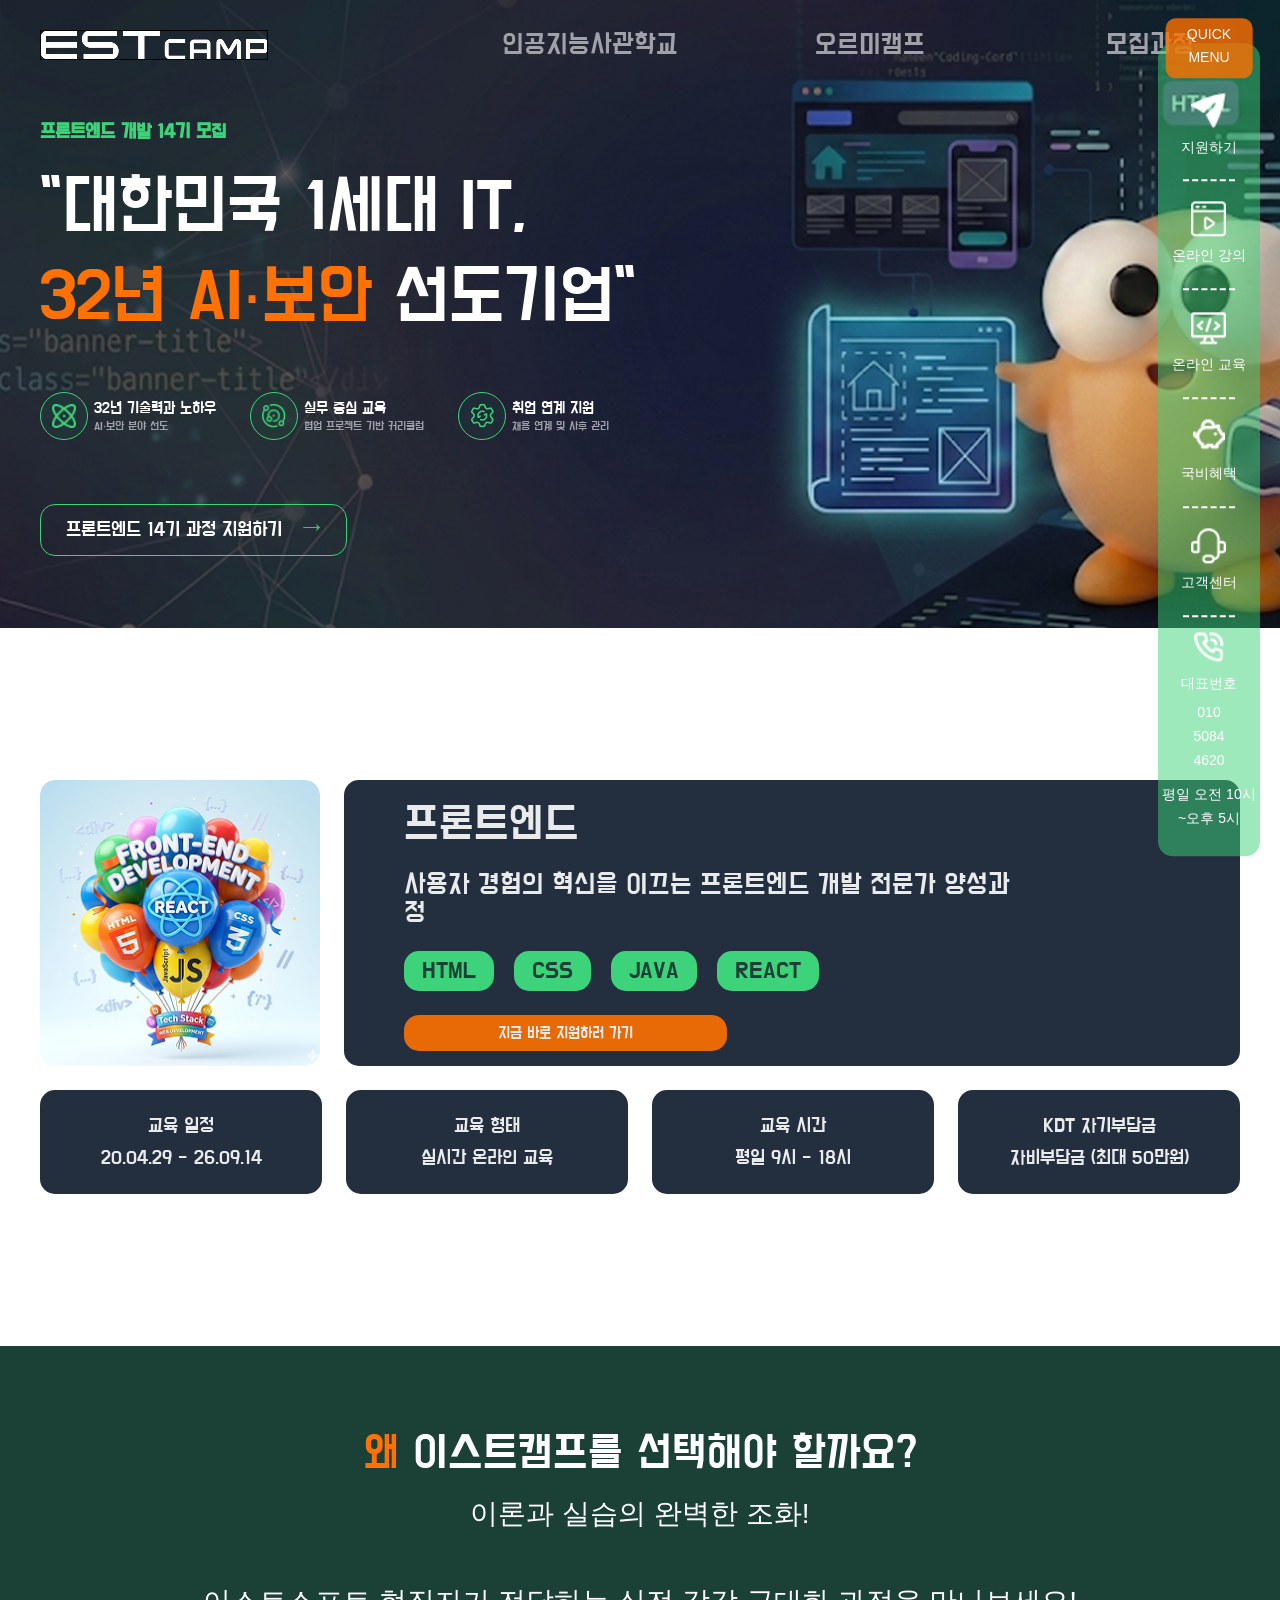
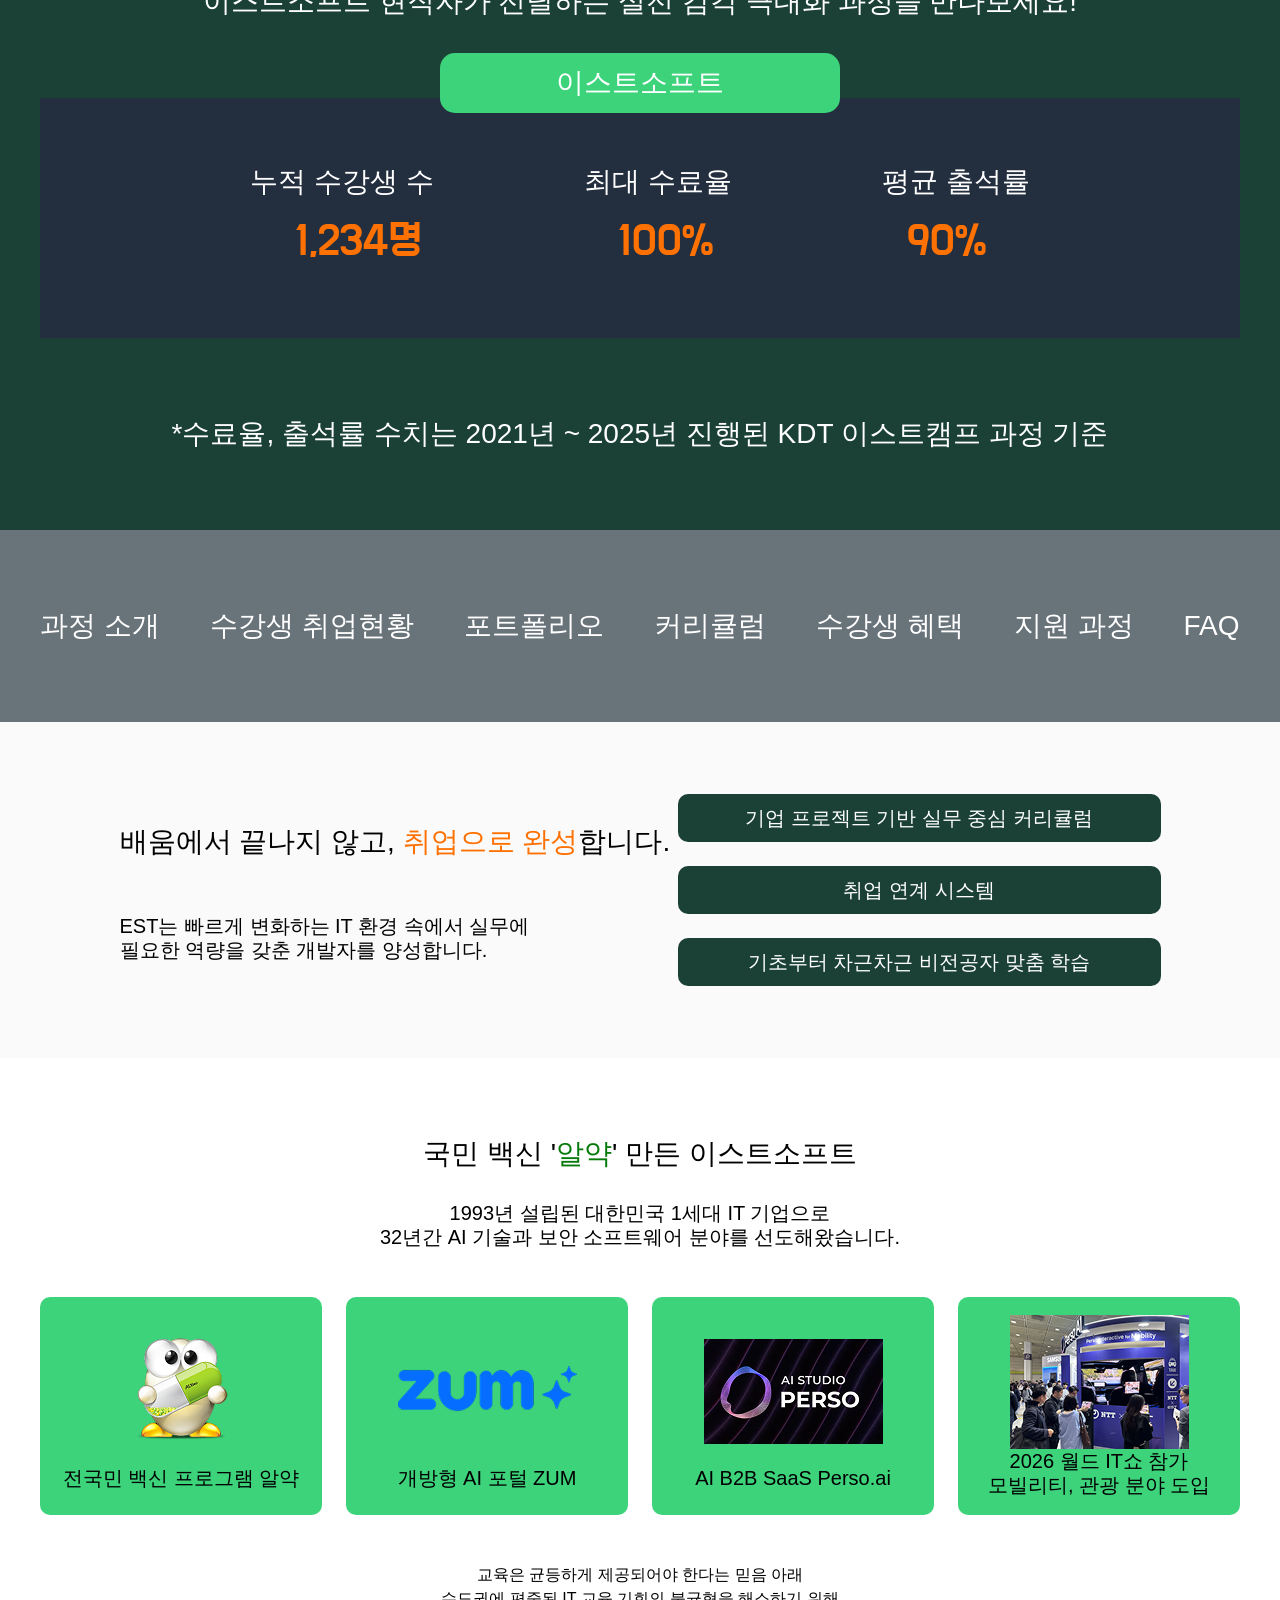
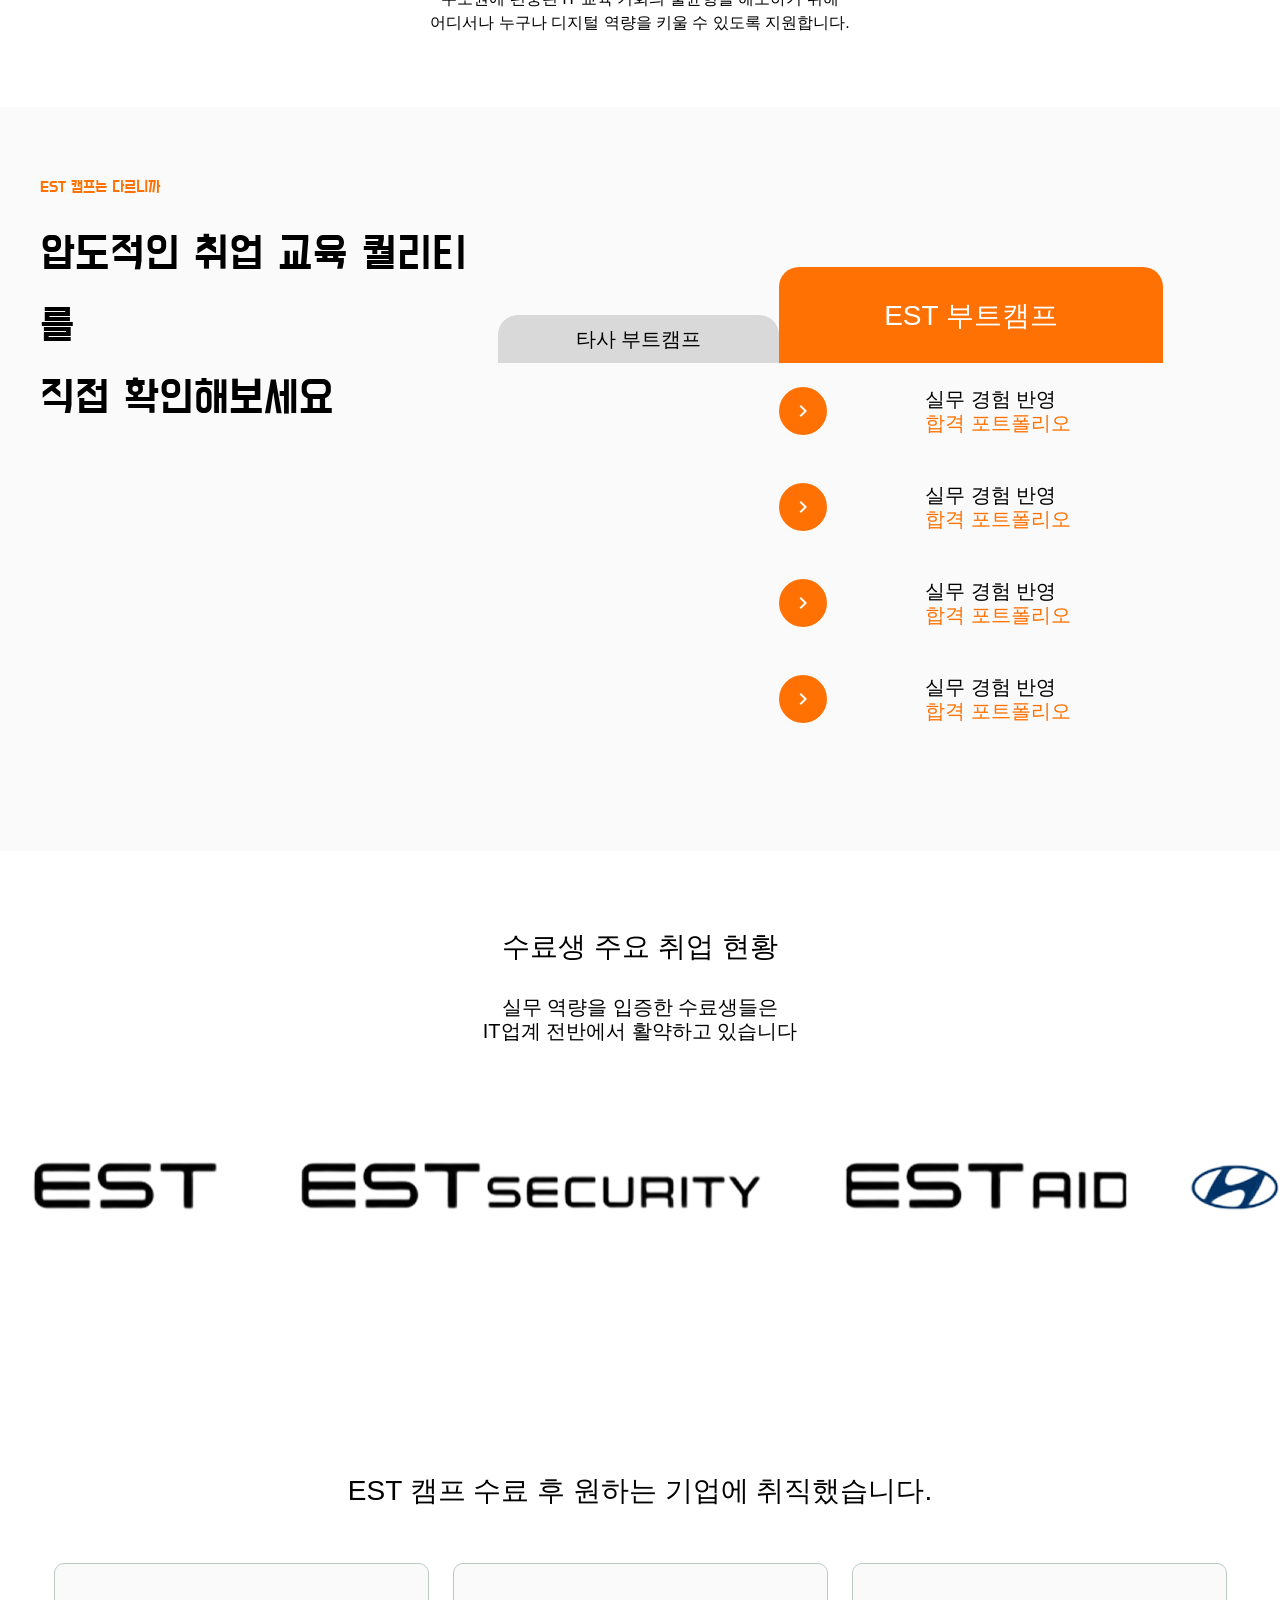
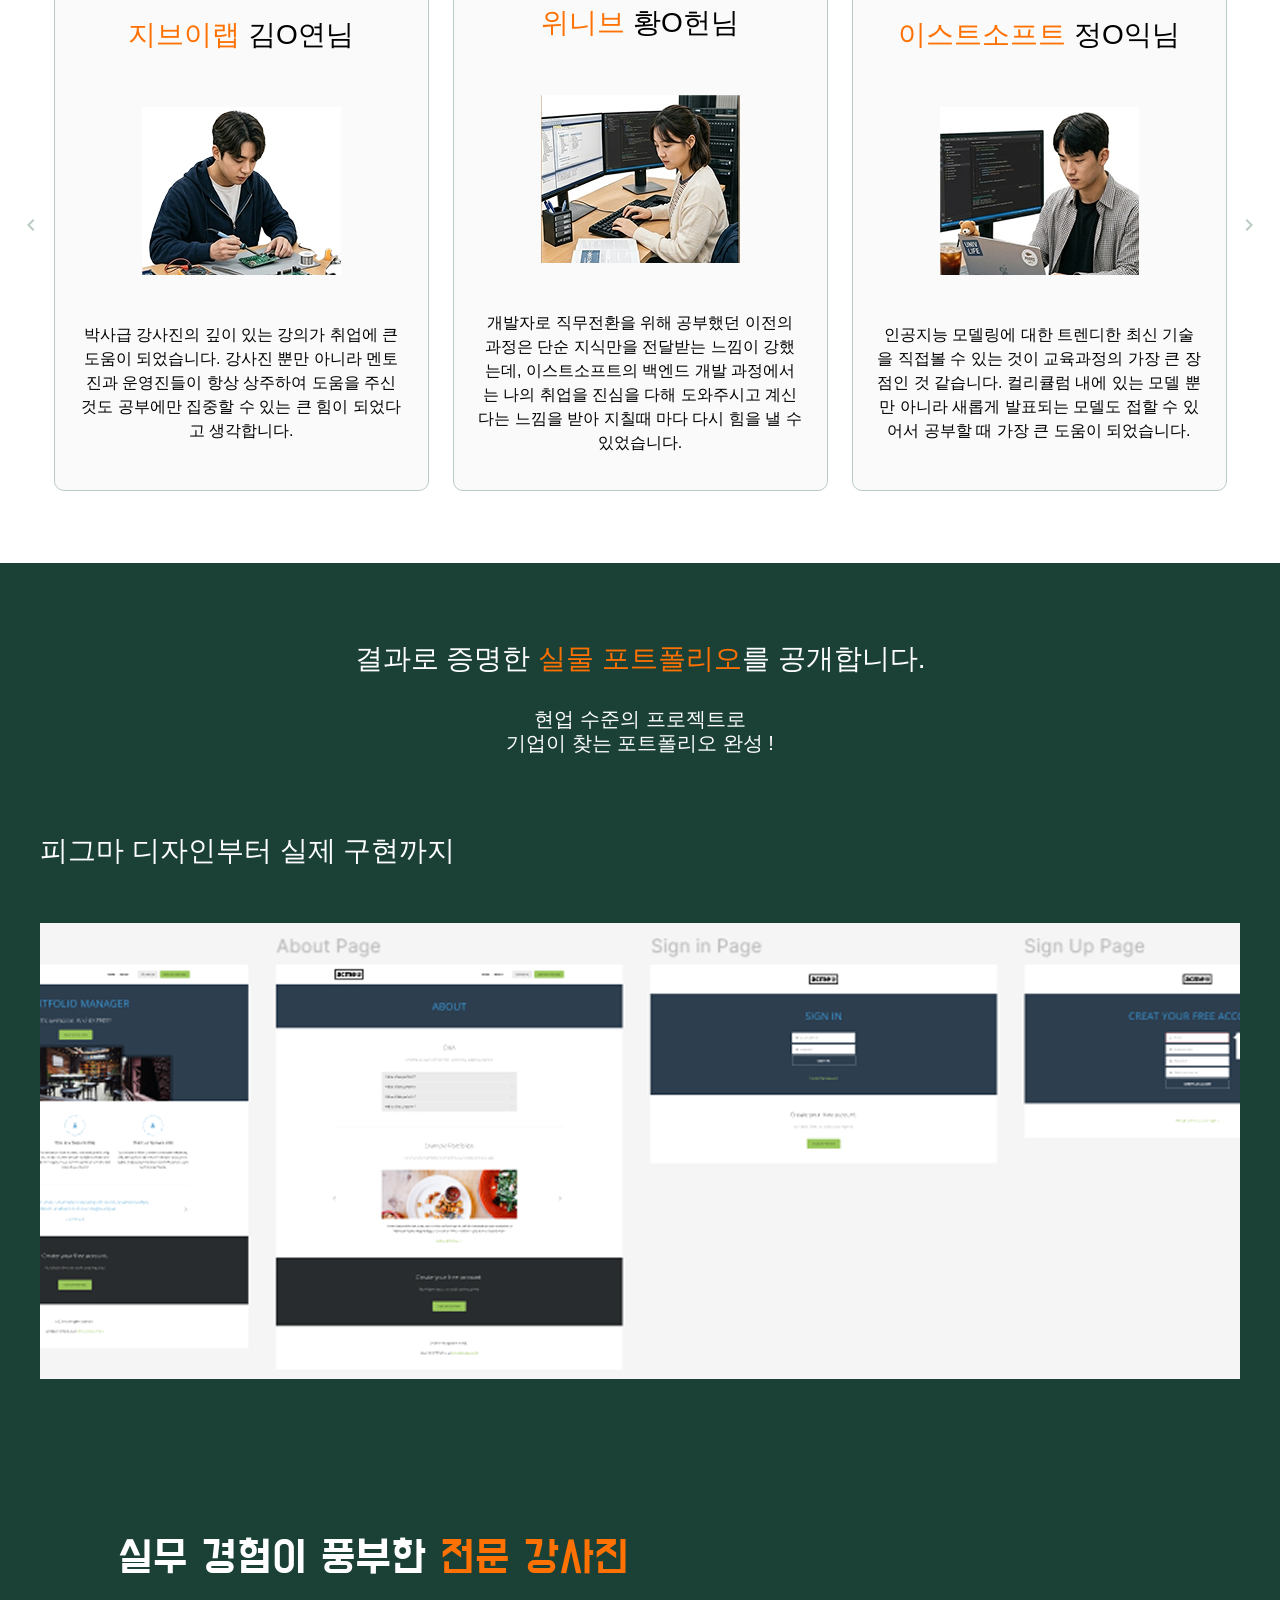
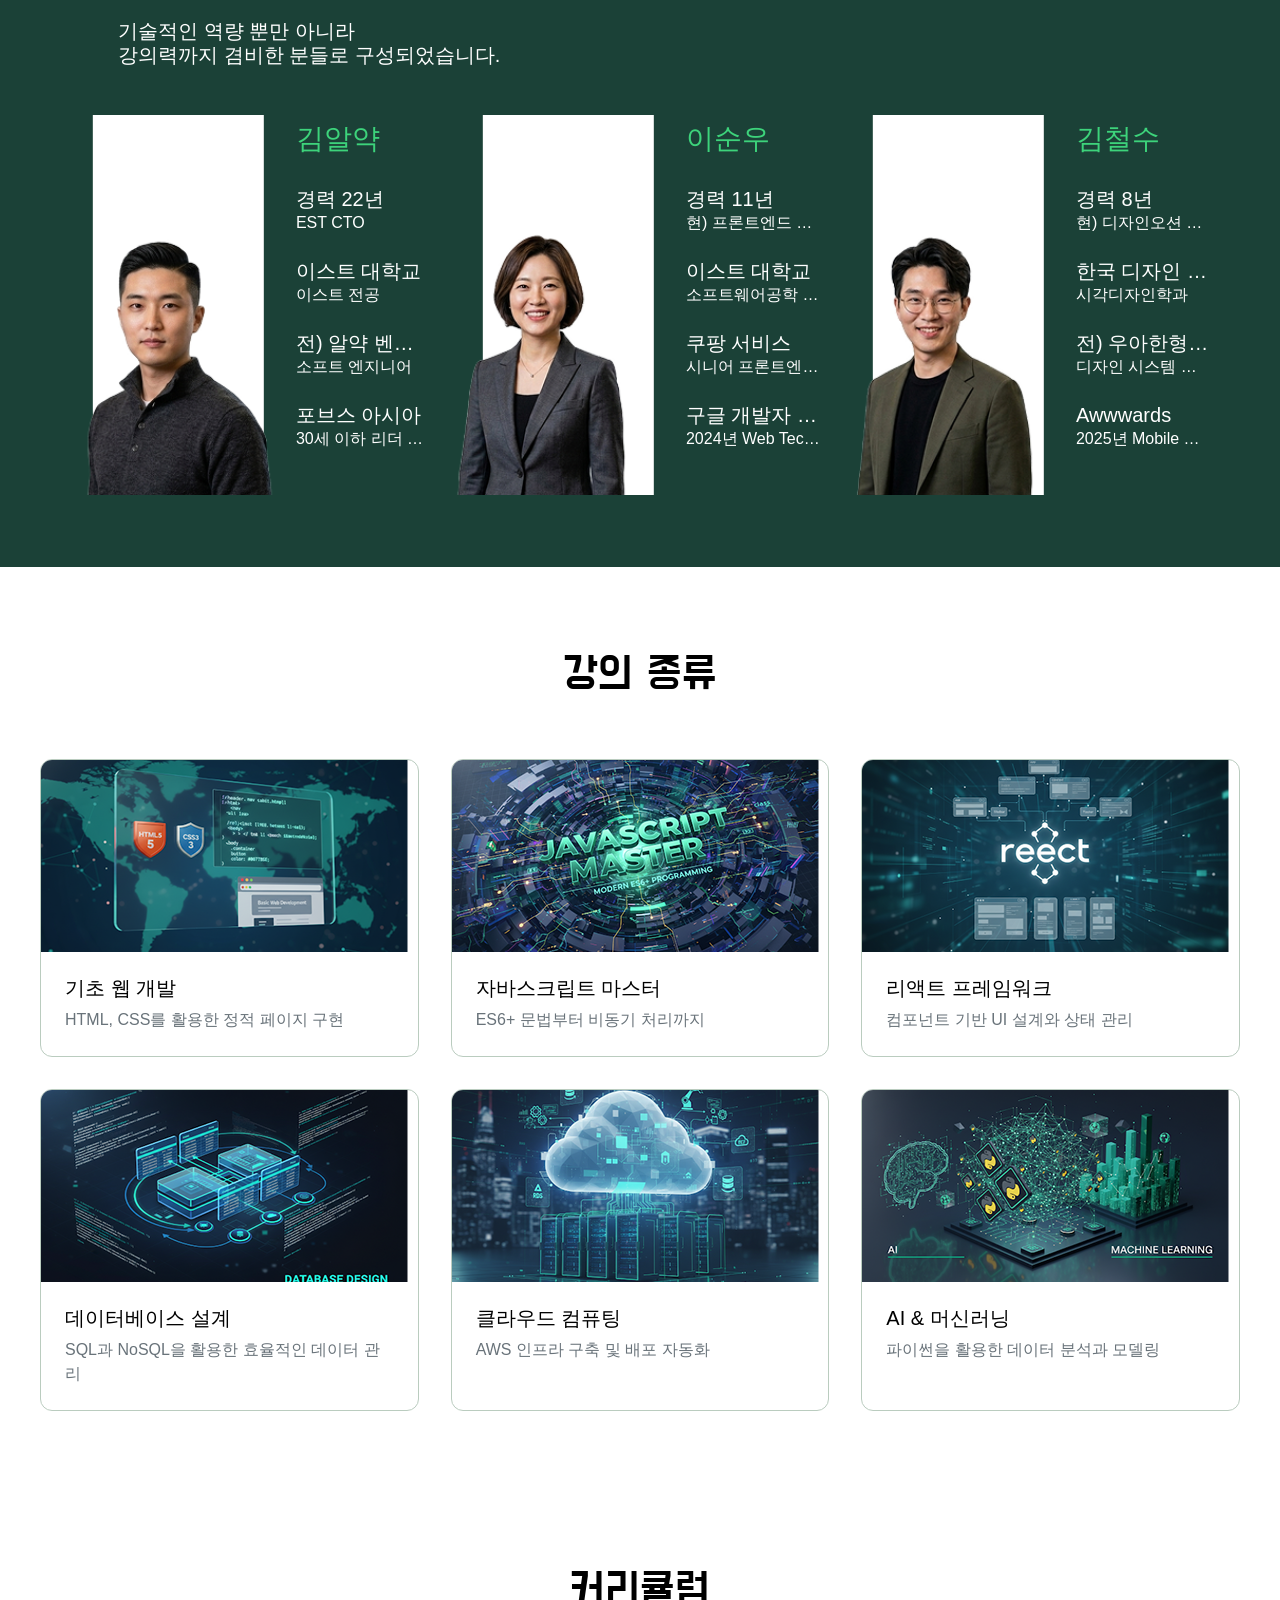
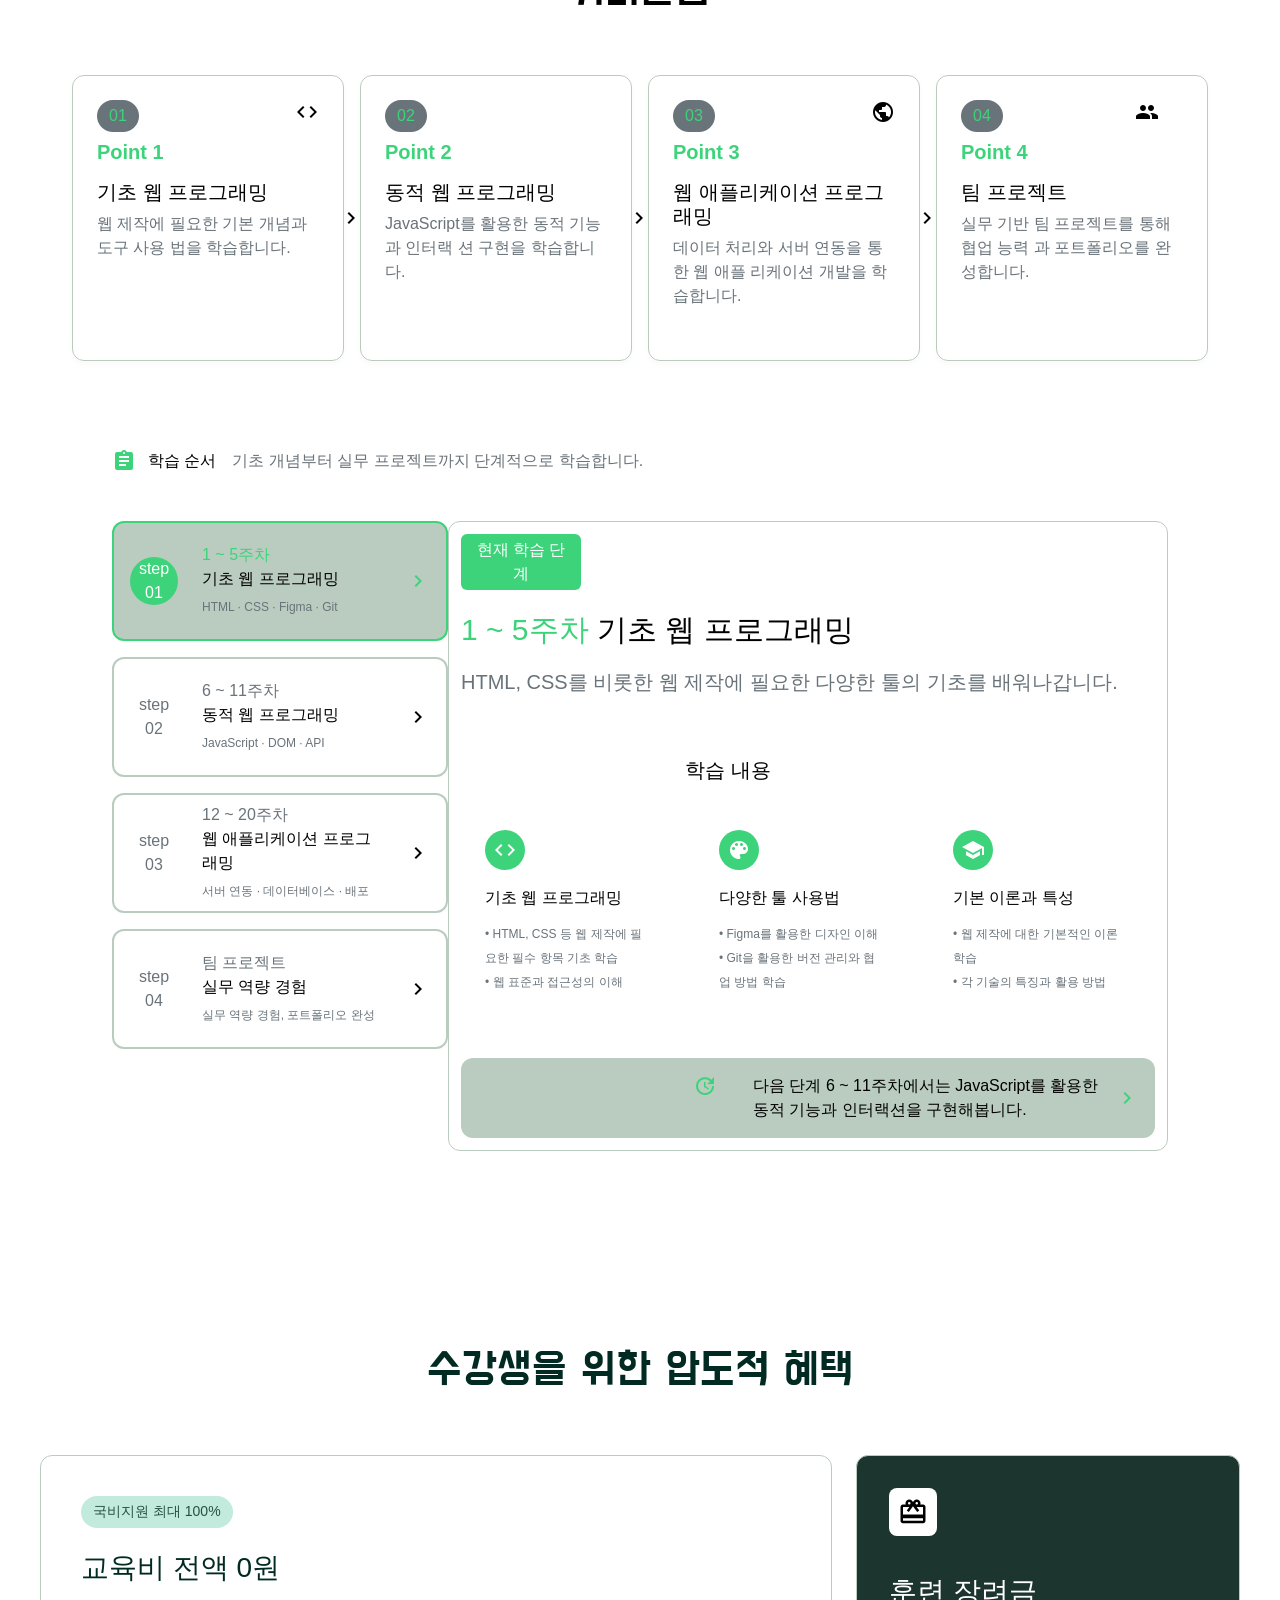
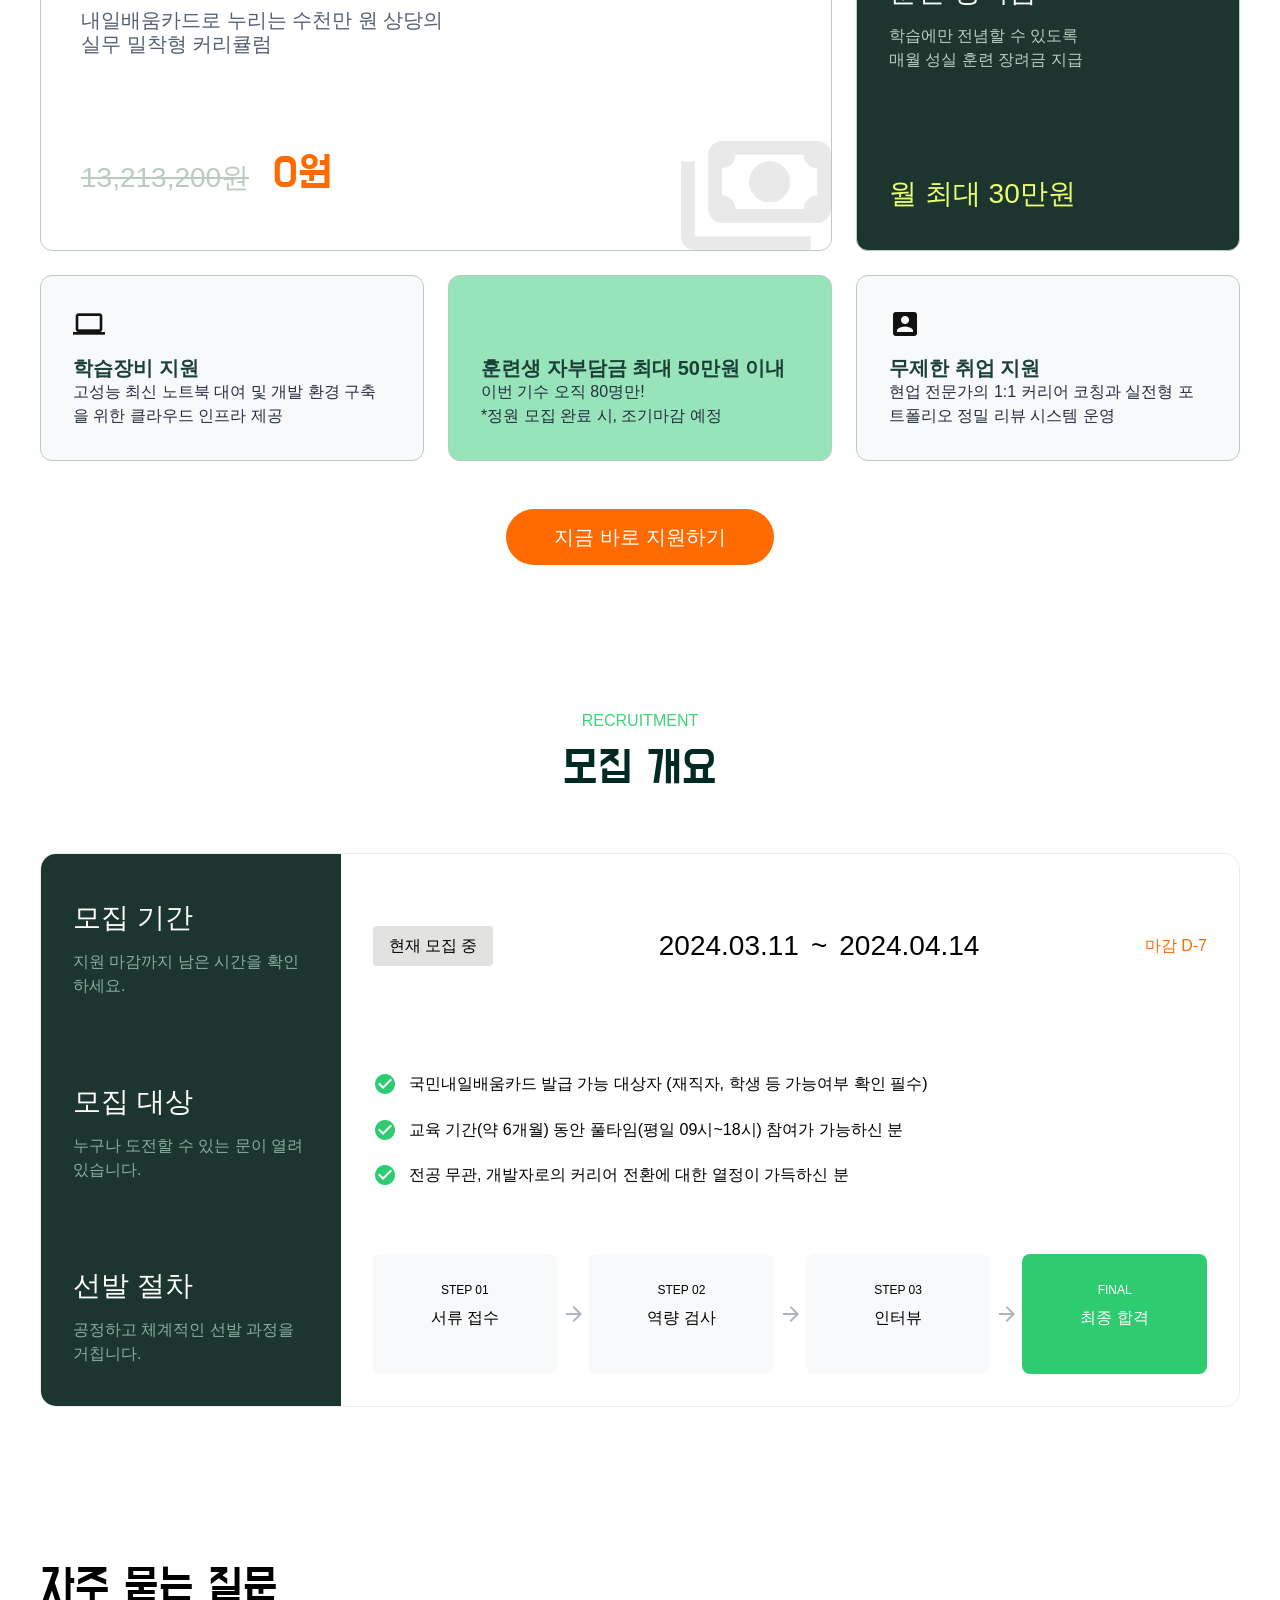
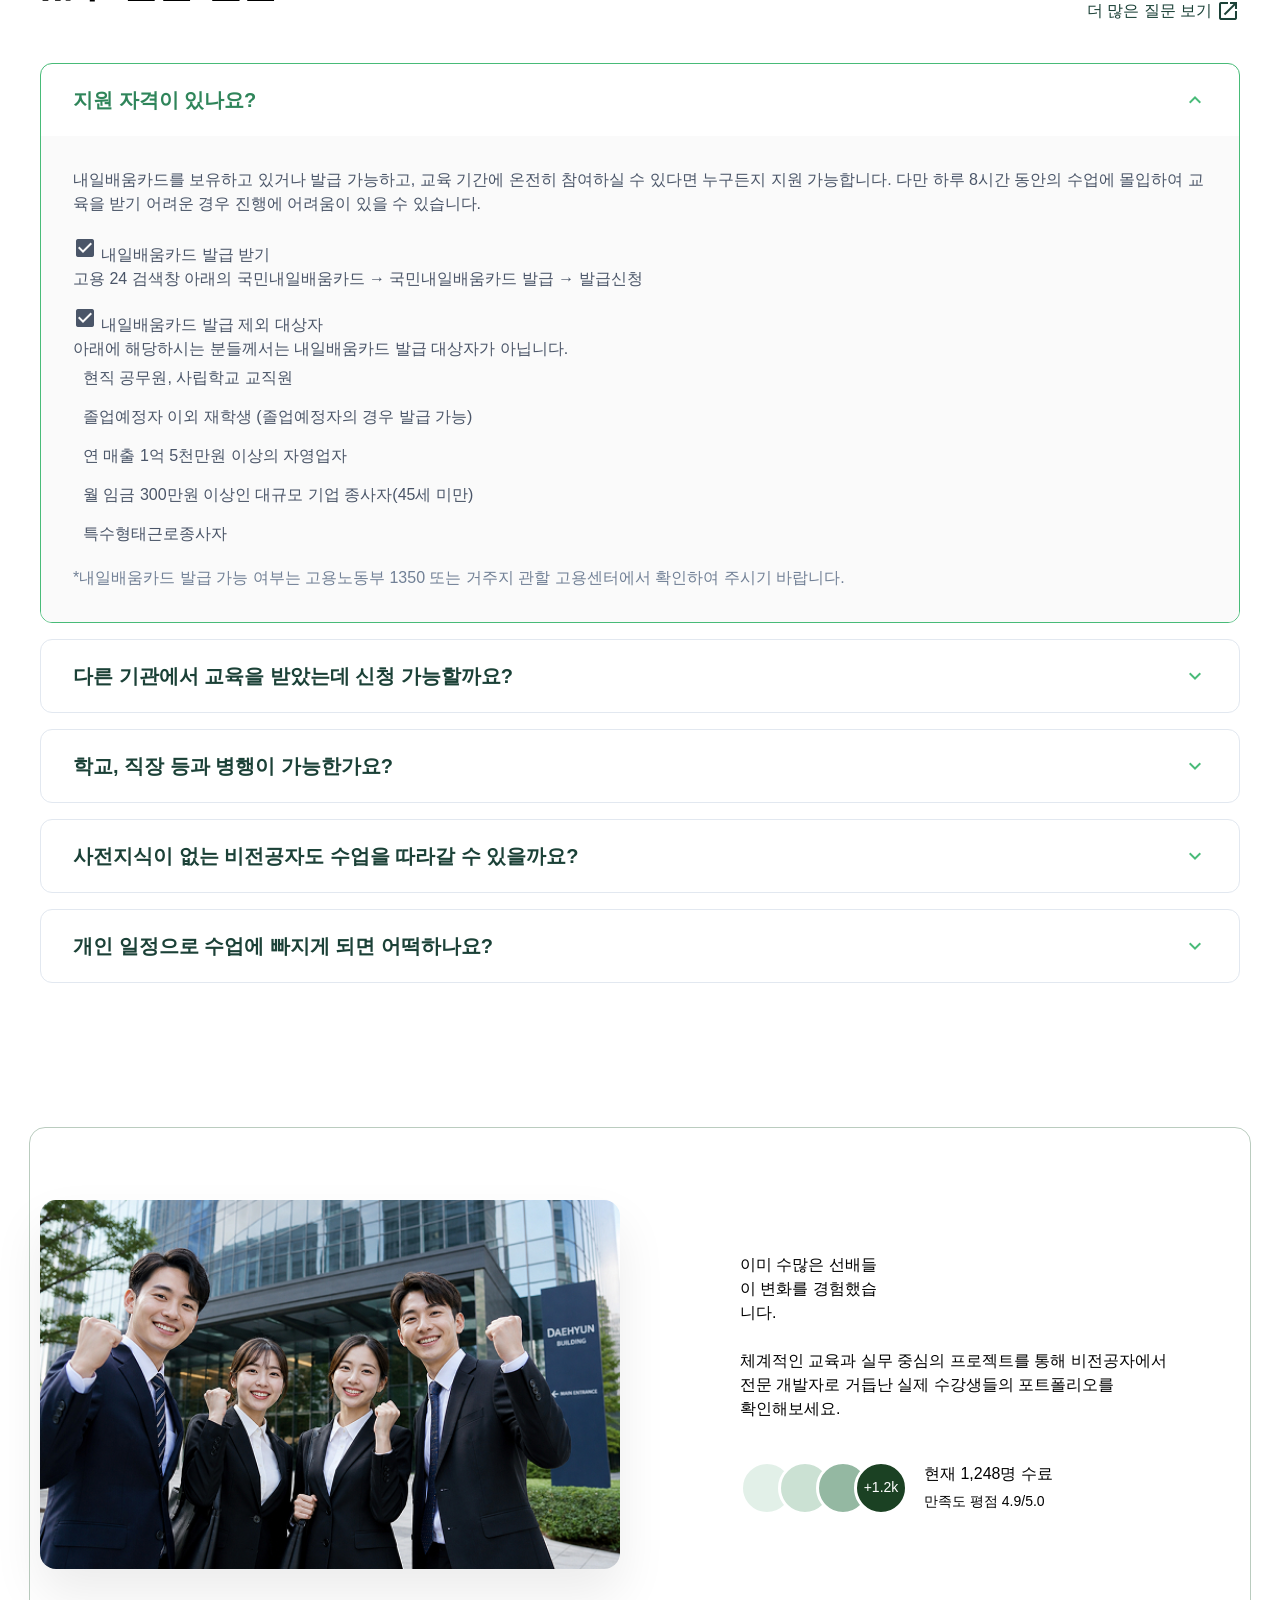
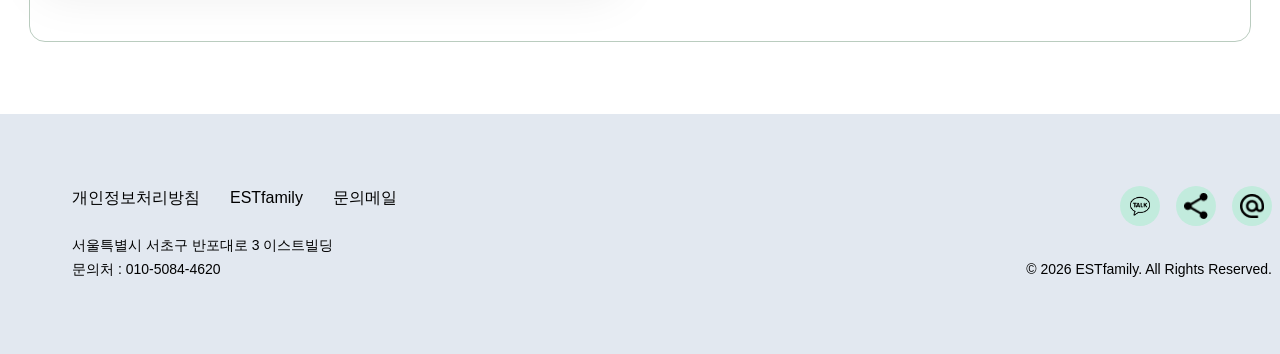
==== commit f6e25f72: "Merge pull request #63 from xoxoworld/feat-footer 빠진 부분 css 작성" ====
--- a/index.html
+++ b/index.html
@@ -254,7 +254,7 @@
       <!--//최호찬-->
 
       <!--맹예진-->
-      <section class="section section-features d-flex justify-content-center">
+      <section id="section-intro" class="section section-features d-flex justify-content-center">
         <div class="features-box d-flex justify-content-between align-items-center">
           <div class="slogan">
             <h2 class="subtitle-regular">
--- a/css/index.css
+++ b/css/index.css
@@ -641,7 +641,6 @@
 .instructors-card p {
   display: -webkit-box;
   -webkit-line-clamp: 1;
-  line-clamp: 1;
   -webkit-box-orient: vertical;
   overflow: hidden;
   text-overflow: ellipsis;
@@ -1534,12 +1533,12 @@
   height: auto;
   padding: calc(var(--base-unit) * 3) 0;
   background: var(--deep-green);
-  color: white;
   display: flex;
   justify-content: center;
   text-align: center;
 }
 .section-employment .container {
+  color: var(--white);
   position: relative;
 }
 .text-orange {
@@ -1561,9 +1560,7 @@
 }
 .q-employment,
 .a-employment {
-  display: flex;
   justify-content: space-evenly;
-  align-items: center;
 }
 .section-employment .container {
   position: relative;
@@ -1573,14 +1570,29 @@
   height: 60px;
   background: var(--light-green);
   border-radius: 15px;
-  display: flex;
-  justify-content: center;
-  align-items: center;
   position: absolute;
   left: 50%;
   transform: translateX(-50%);
   top: 235px;
 }
+/* navigation section css */
+.section-navigation {
+  width: 100%;
+  height: auto;
+  background: var(--background-grey);
+}
+.section-navigation .container {
+  height: 48px;
+  color: var(--white);
+  padding: 0 auto;
+}
+.section-navigation .container ul {
+  gap: 50px;
+}
+.section-navigation .container a:hover {
+  color: var(--light-green);
+}
+
 /* visual section css */
 .section-visual {
   width: 100%;
@@ -1591,9 +1603,7 @@
   margin: 0 auto;
   border: solid 1px var(--grey-green);
   border-radius: 16px;
-  display: flex;
-  justify-content: space-between;
-  align-items: center;
+  padding: calc(var(--base-unit) * 3) 10px;
 }
 .figure-visual {
   flex: 0 0 580px;
@@ -1619,13 +1629,9 @@
   word-break: keep-all;
 }
 .visual-status {
-  display: flex;
-  align-items: center;
   gap: 16px;
 }
 .visual-status-text {
-  display: flex;
-  flex-direction: column;
   gap: 4px;
 }
 
@@ -1656,9 +1662,6 @@
 .avatar-group li.visual-count {
   background: #1b4123;
   color: #fff;
-  display: flex;
-  align-items: center;
-  justify-content: center;
 }
 
 .status-text strong {
@@ -1676,8 +1679,6 @@
   max-width: 1200px;
   margin: 0 auto;
   padding: calc(var(--base-font) * 3);
-  display: flex;
-  justify-content: space-between;
   align-items: flex-end;
 }
 .footer-nav {
@@ -1686,7 +1687,6 @@
   gap: 30px;
 }
 .social-icons {
-  display: flex;
   gap: var(--base-font);
   margin-bottom: 32px;
   justify-content: flex-end;
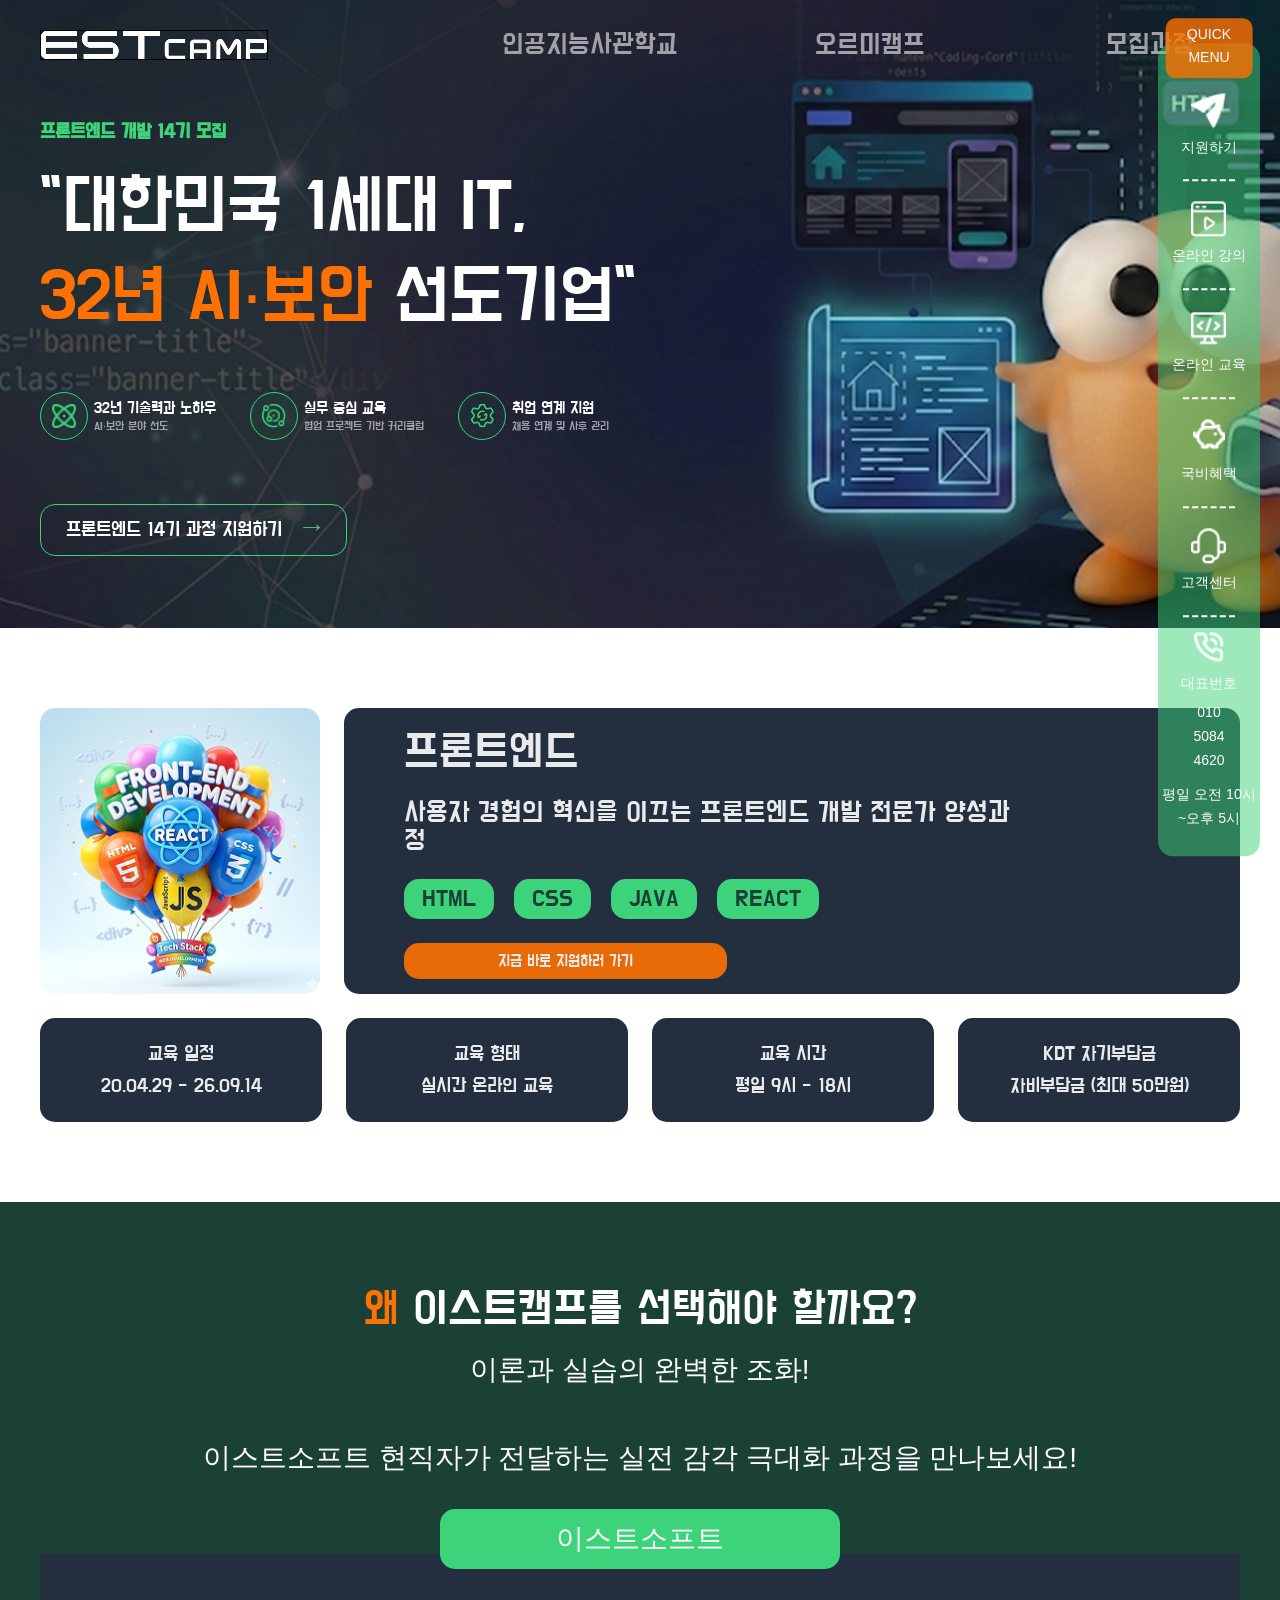
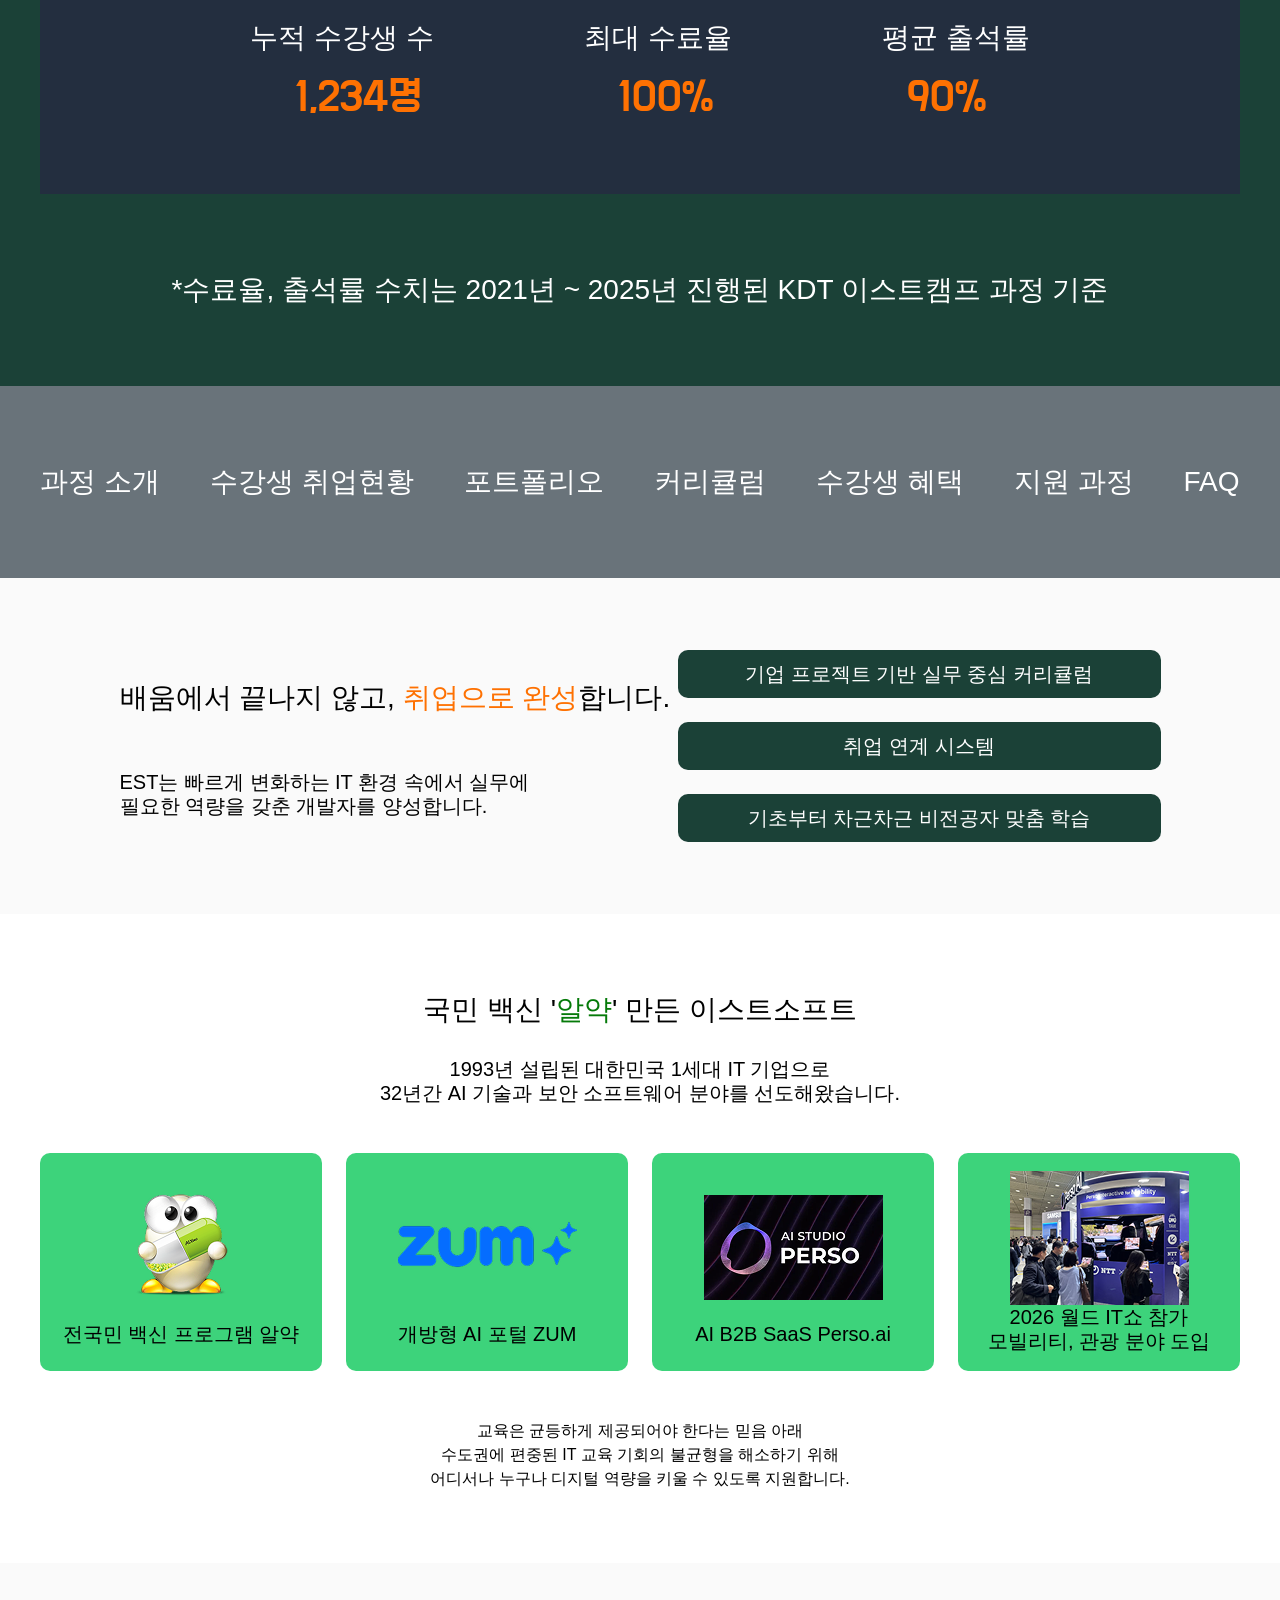
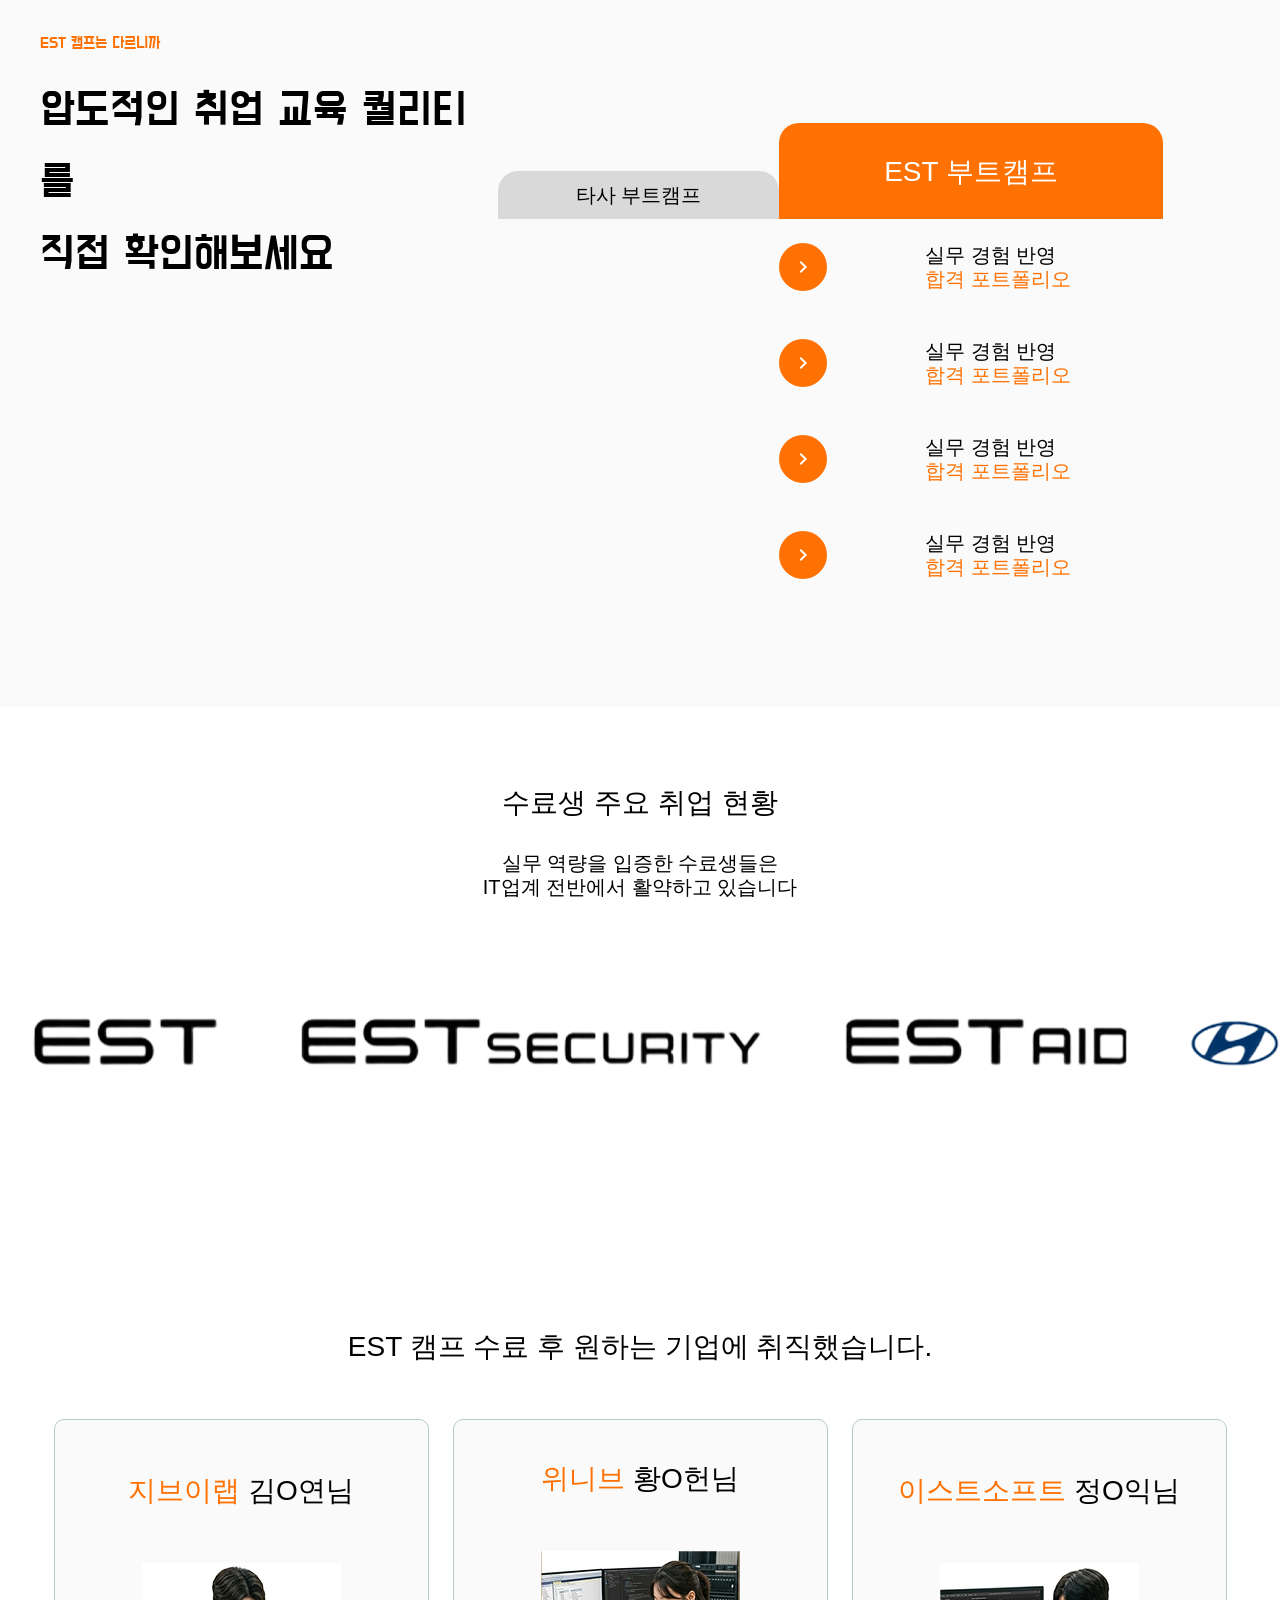
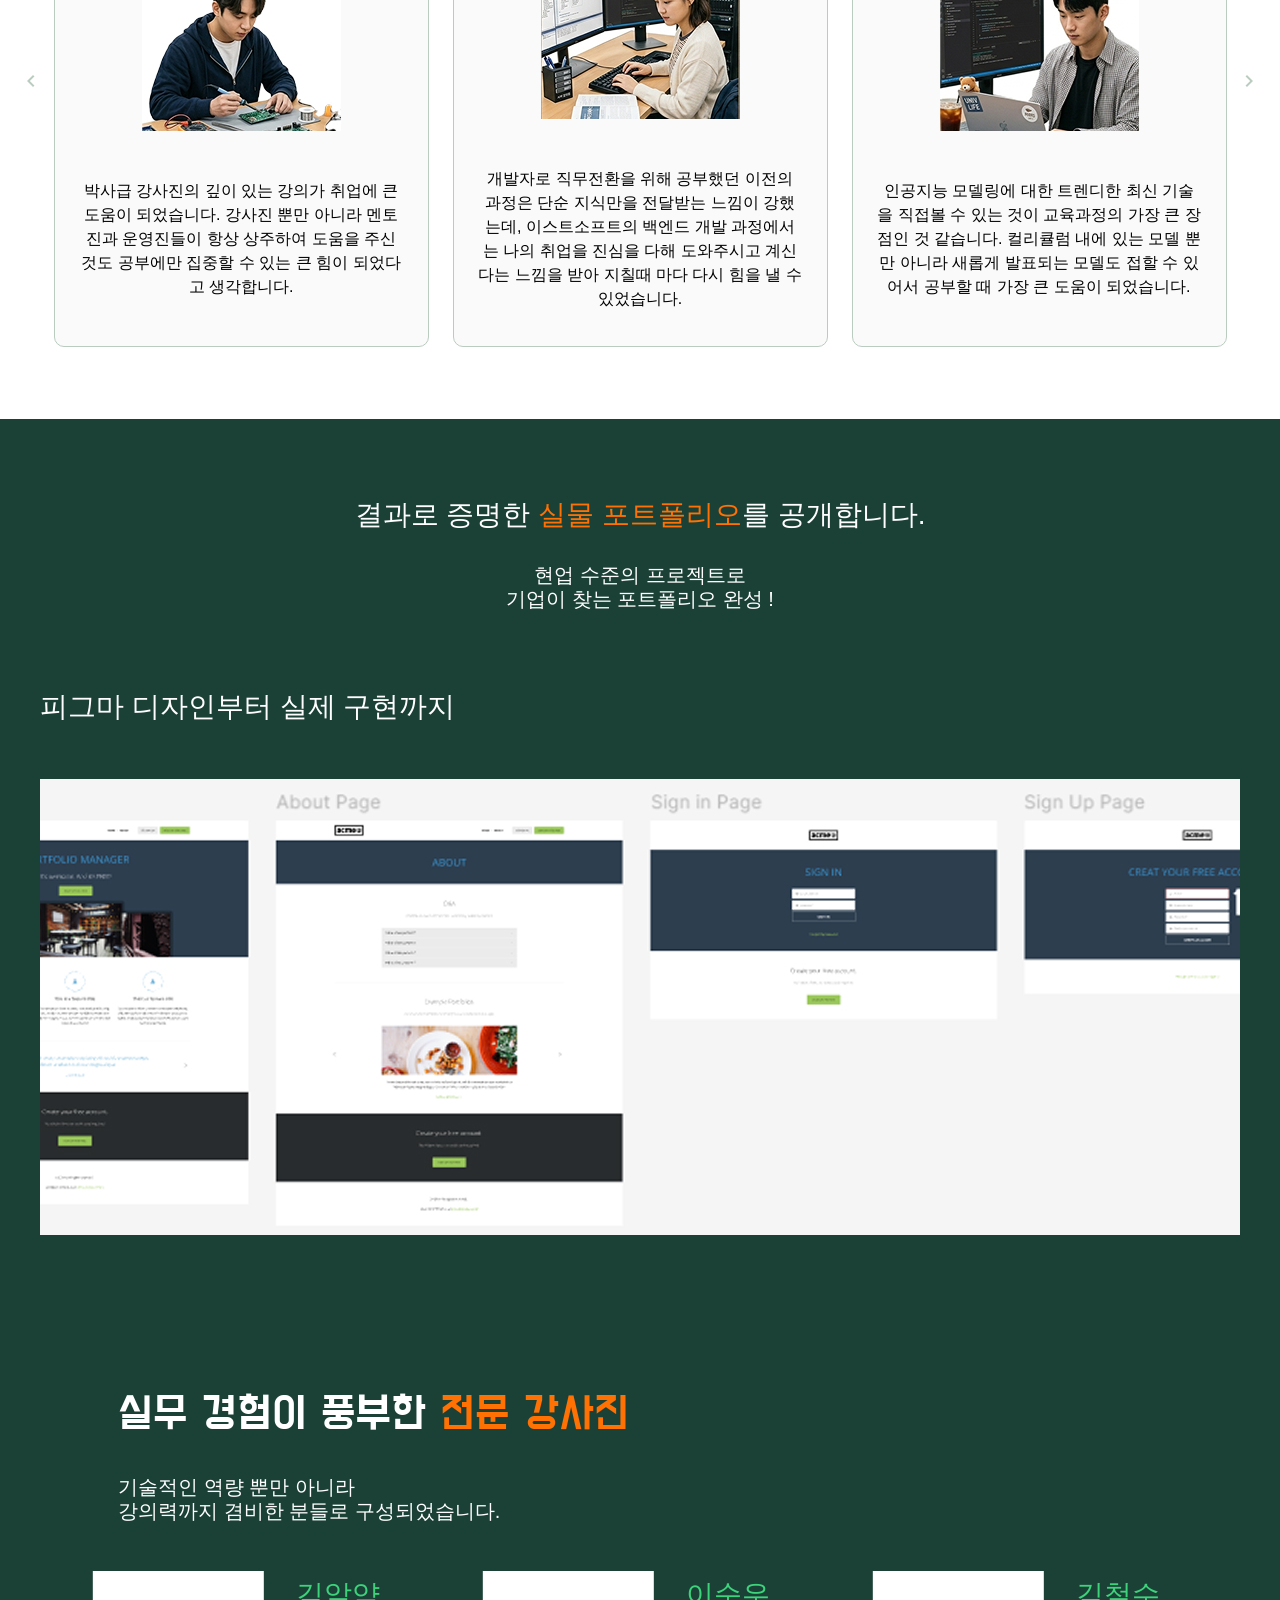
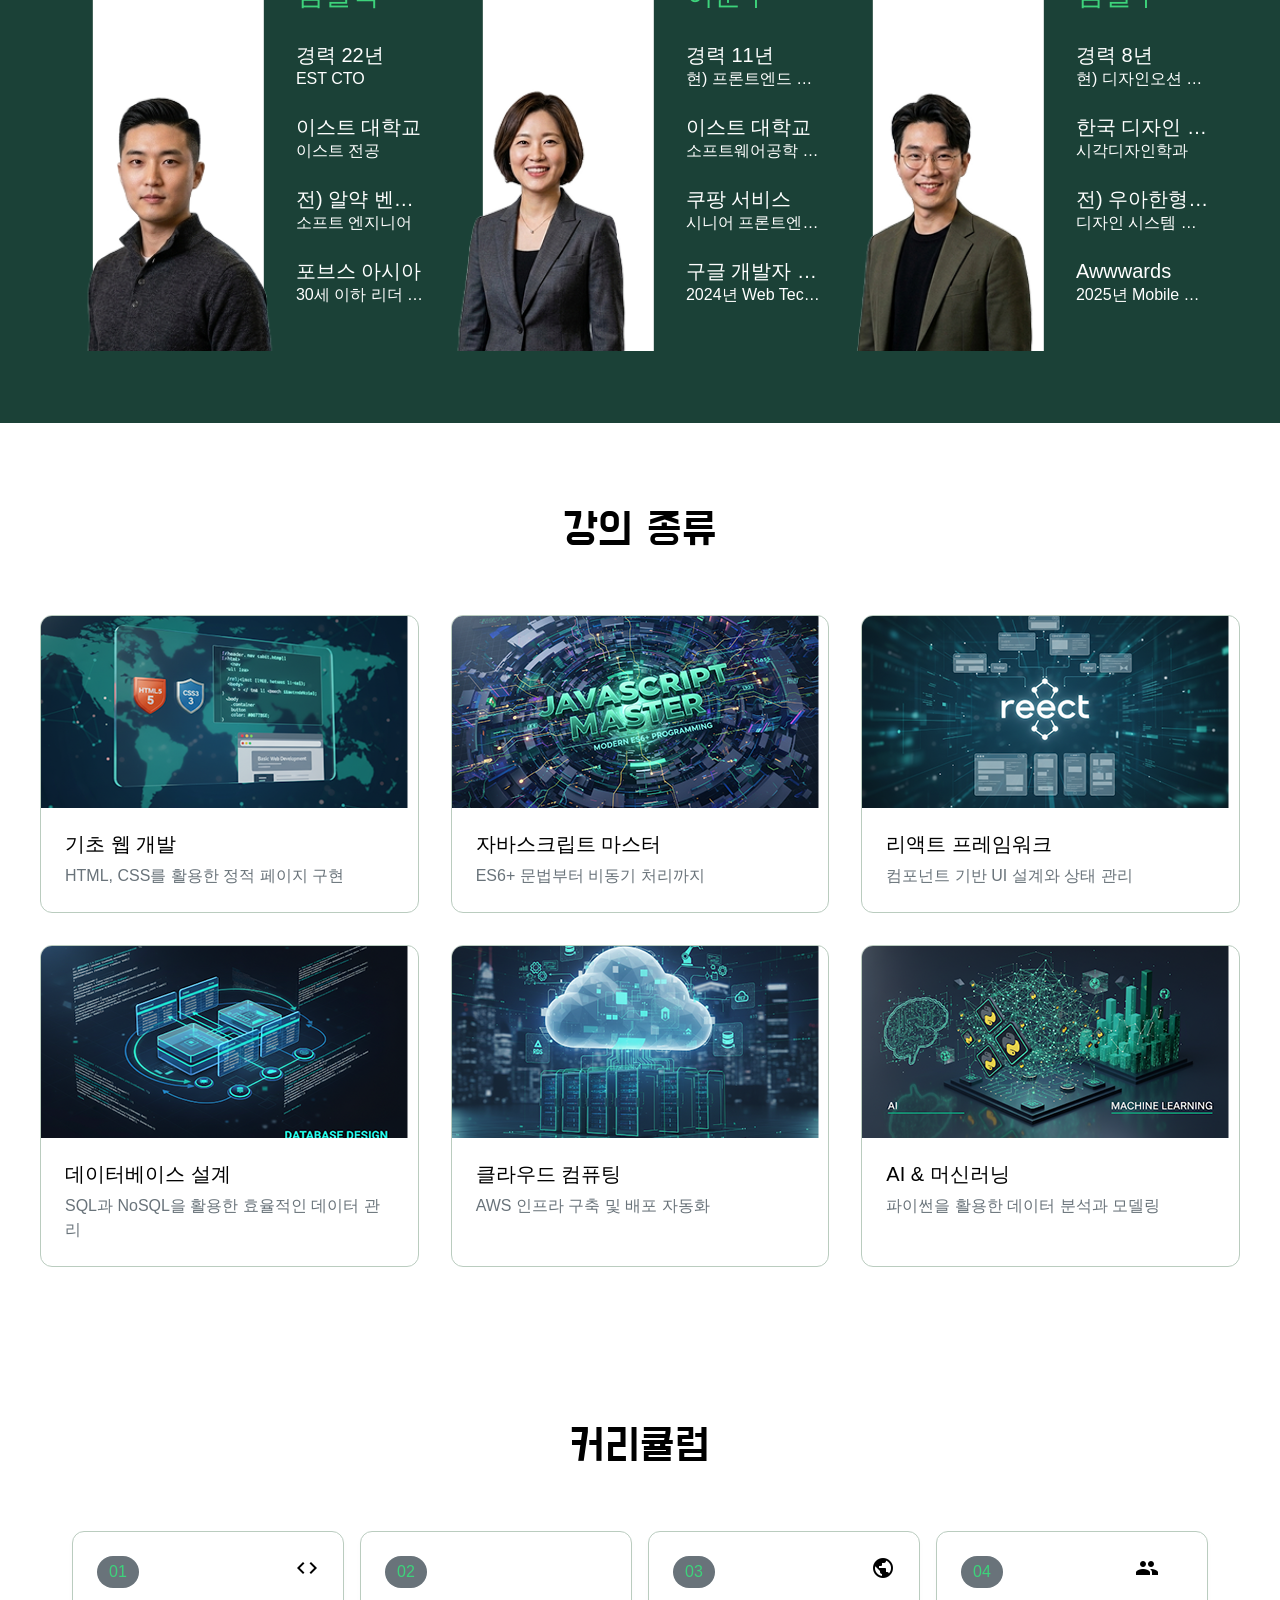
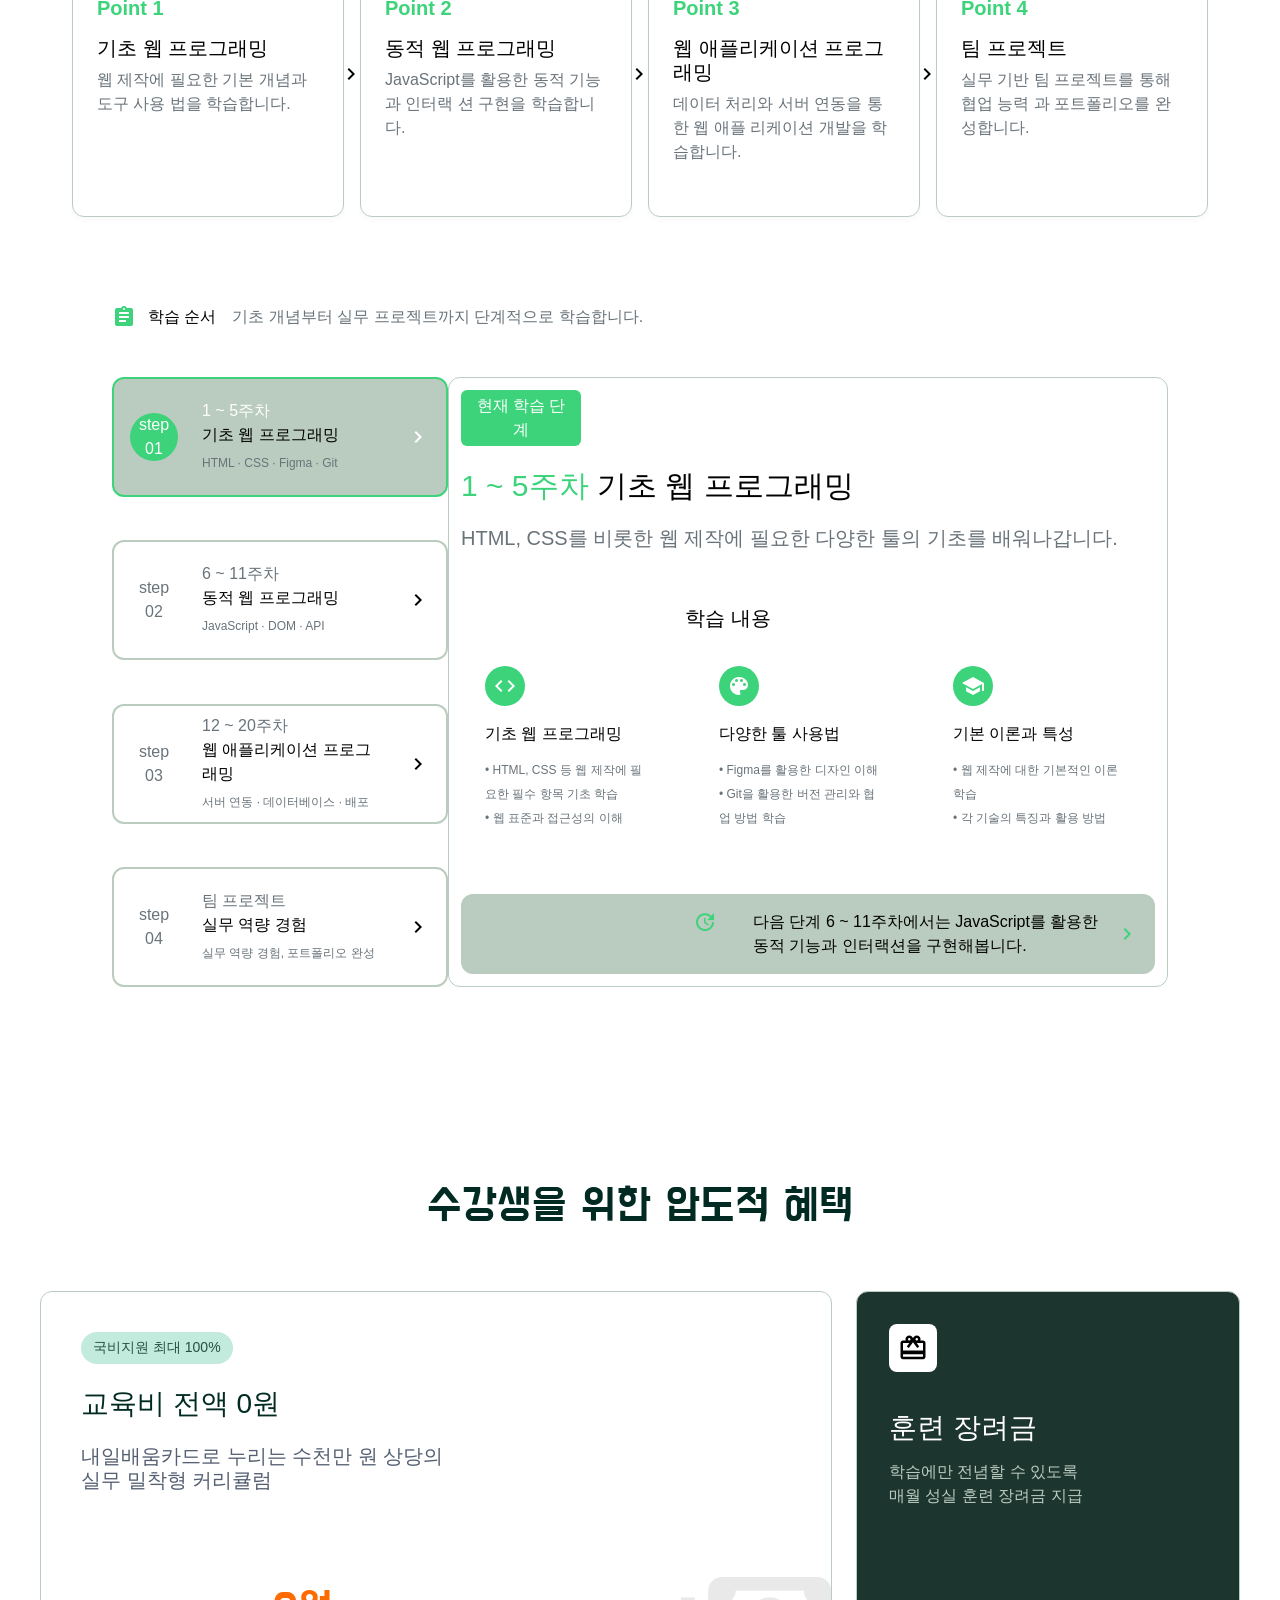
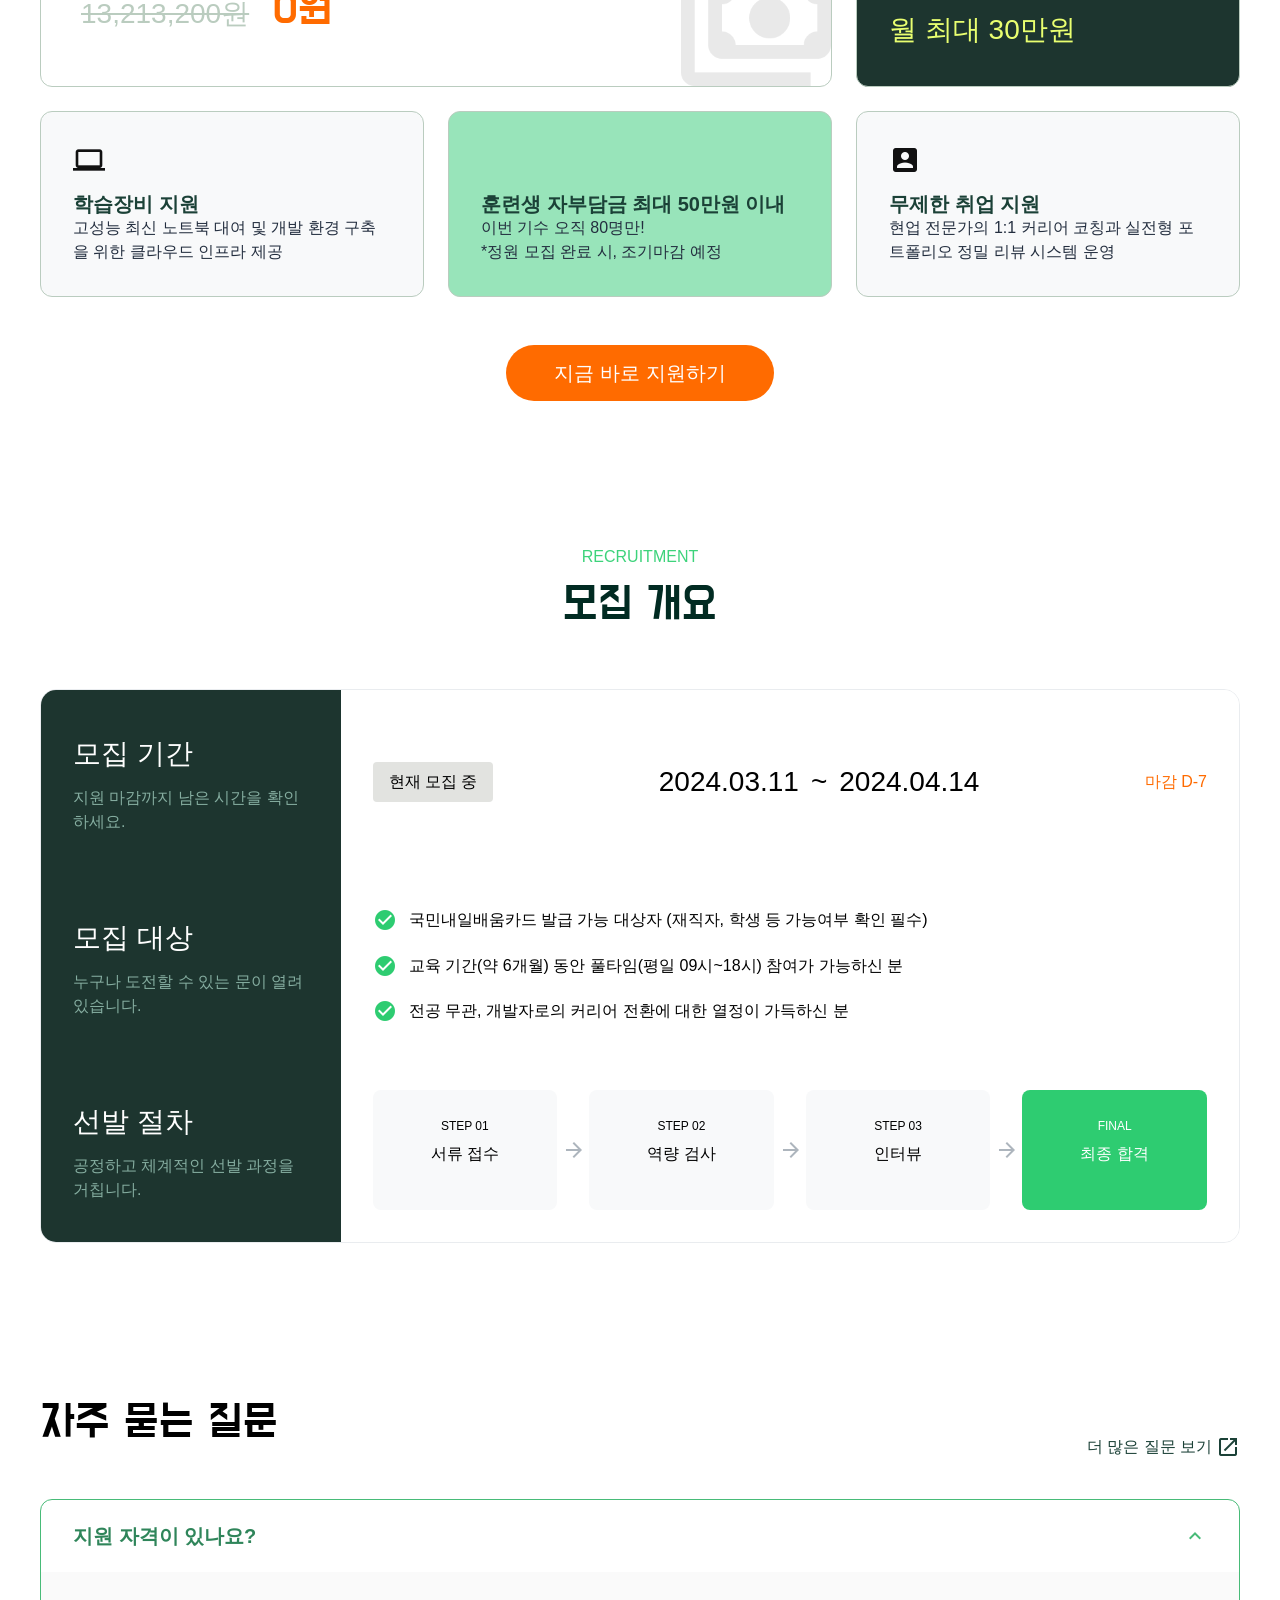
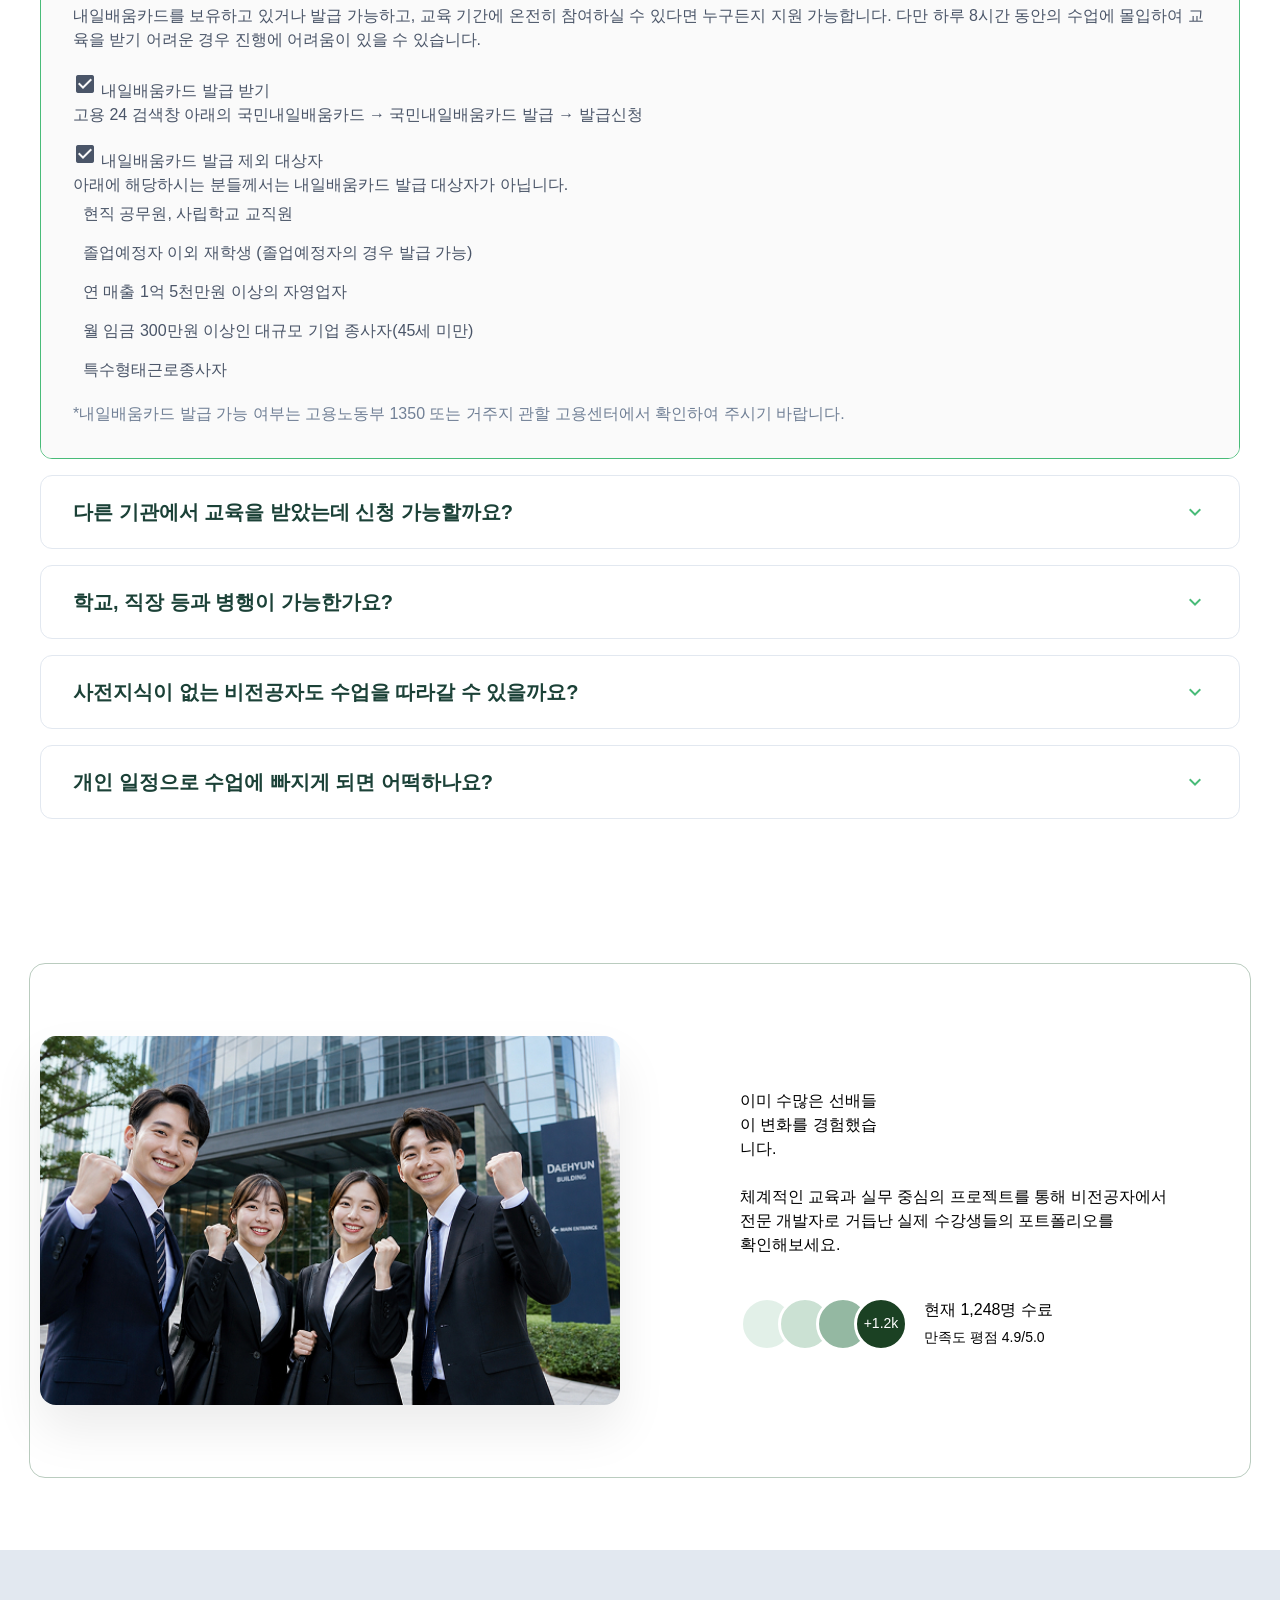
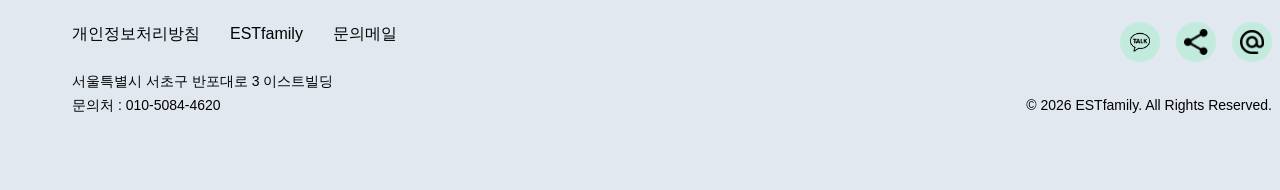
==== commit 7f4d04f5: "혁식 수정, 색상수정, 간격 수정" ====
--- a/index.html
+++ b/index.html
@@ -686,7 +686,7 @@
               </div>
             </div>
             <div class="curriculum-table-body d-flex justify-content-between">
-              <ul class="table-body-content-left d-flex flex-column">
+              <ul class="table-body-content-left d-flex flex-column justify-content-between">
                 <li class="active">
                   <div class="content-left-overlay body-normal-medium">
                     <p>step</p>
@@ -753,9 +753,9 @@
                     <span class="material-icons light-green">grid_view</span>
                     <p class="body-large-medium">학습 내용</p>
                   </div>
-                  <div class="table-body-content-right-bottom-mid d-flex">
-                    <ul class="table-body-content-right-bottom-content-list d-flex">
-                      <li>
+                  <ul class="table-body-content-right-bottom-mid d-flex">
+                    <li class="table-body-content-right-bottom-content-list d-flex">
+                      <div>
                         <span class="material-icons table-body-content-right-bigicon">code</span>
                         <p class="body-normal-medium">기초 웹 프로그래밍</p>
                         <div class="table-body-content-right-text g-harf">
@@ -764,10 +764,10 @@
                           </p>
                           <p class="body-small-12 background-grey">• 웹 표준과 접근성의 이해</p>
                         </div>
-                      </li>
-                    </ul>
-                    <ul class="table-body-content-right-bottom-content-list d-flex">
-                      <li>
+                      </div>
+                    </li>
+                    <li class="table-body-content-right-bottom-content-list d-flex">
+                      <div>
                         <span class="material-icons table-body-content-right-bigicon"
                           >color_lens</span
                         >
@@ -778,10 +778,10 @@
                             • Git을 활용한 버전 관리와 협 업 방법 학습
                           </p>
                         </div>
-                      </li>
-                    </ul>
-                    <ul class="table-body-content-right-bottom-content-list d-flex">
-                      <li>
+                      </div>
+                    </li>
+                    <li class="table-body-content-right-bottom-content-list d-flex">
+                      <div>
                         <span class="material-icons table-body-content-right-bigicon">school</span>
                         <p class="body-normal-medium">기본 이론과 특성</p>
                         <div class="table-body-content-right-text g-harf">
@@ -790,9 +790,9 @@
                           </p>
                           <p class="body-small-12 background-grey">• 각 기술의 특징과 활용 방법</p>
                         </div>
-                      </li>
-                    </ul>
-                  </div>
+                      </div>
+                    </li>
+                  </ul>
                 </li>
                 <li
                   class="table-body-content-right-foot d-flex align-items-center justify-content-between">
--- a/css/index.css
+++ b/css/index.css
@@ -289,7 +289,7 @@
 .course-info-section {
   max-width: 1200px; /* 배너보다 조금 좁은 너비로 중앙 정렬 */
   margin: 80px auto;
-  padding: 0 px;
+  padding: 0;
 }
 
 /* 1. 상단: 썸네일 + 정보 박스 영역 */
@@ -797,11 +797,11 @@
 }
 
 .table-body-content-left li.active .content-left-text p:first-child {
-  color: var(--light-green);
+  color: var(--white);
 }
 
 .table-body-content-left li.active .material-icons {
-  color: var(--light-green);
+  color: var(--white);
 }
 
 .table-body-content-left li {
@@ -850,8 +850,8 @@
   gap: var(--base-font);
 }
 .table-body-content-right-bottom {
-  gap: var(--base-unit);
-  padding-top: 32px;
+  gap: calc(var(--base-unit) / 2);
+  padding-top: var(--base-unit);
   box-sizing: border-box;
 }
 .table-body-content-right-bottom-top {
@@ -869,7 +869,7 @@
   color: var(--white);
 }
 
-.table-body-content-right-bottom-content-list li {
+.table-body-content-right-bottom-content-list > div {
   display: flex;
   flex-direction: column;
   gap: 12px;
@@ -877,7 +877,7 @@
   box-sizing: border-box;
 }
 
-.table-body-content-right-bottom-content-list li > p {
+.table-body-content-right-bottom-content-list > div > p {
   padding-top: 4px;
 }
 
@@ -980,7 +980,6 @@
   background-color: white;
   color: #545f72;
   align-items: flex-start;
-  gap: auto;
 }
 
 .benefit-card--large .benefit-content {
@@ -1035,7 +1034,6 @@
   display: flex;
   flex-direction: column;
   align-items: flex-start;
-  gap: auto;
   background-color: #1d352f; /* 딥그린 배경 */
   color: #fff;
 }
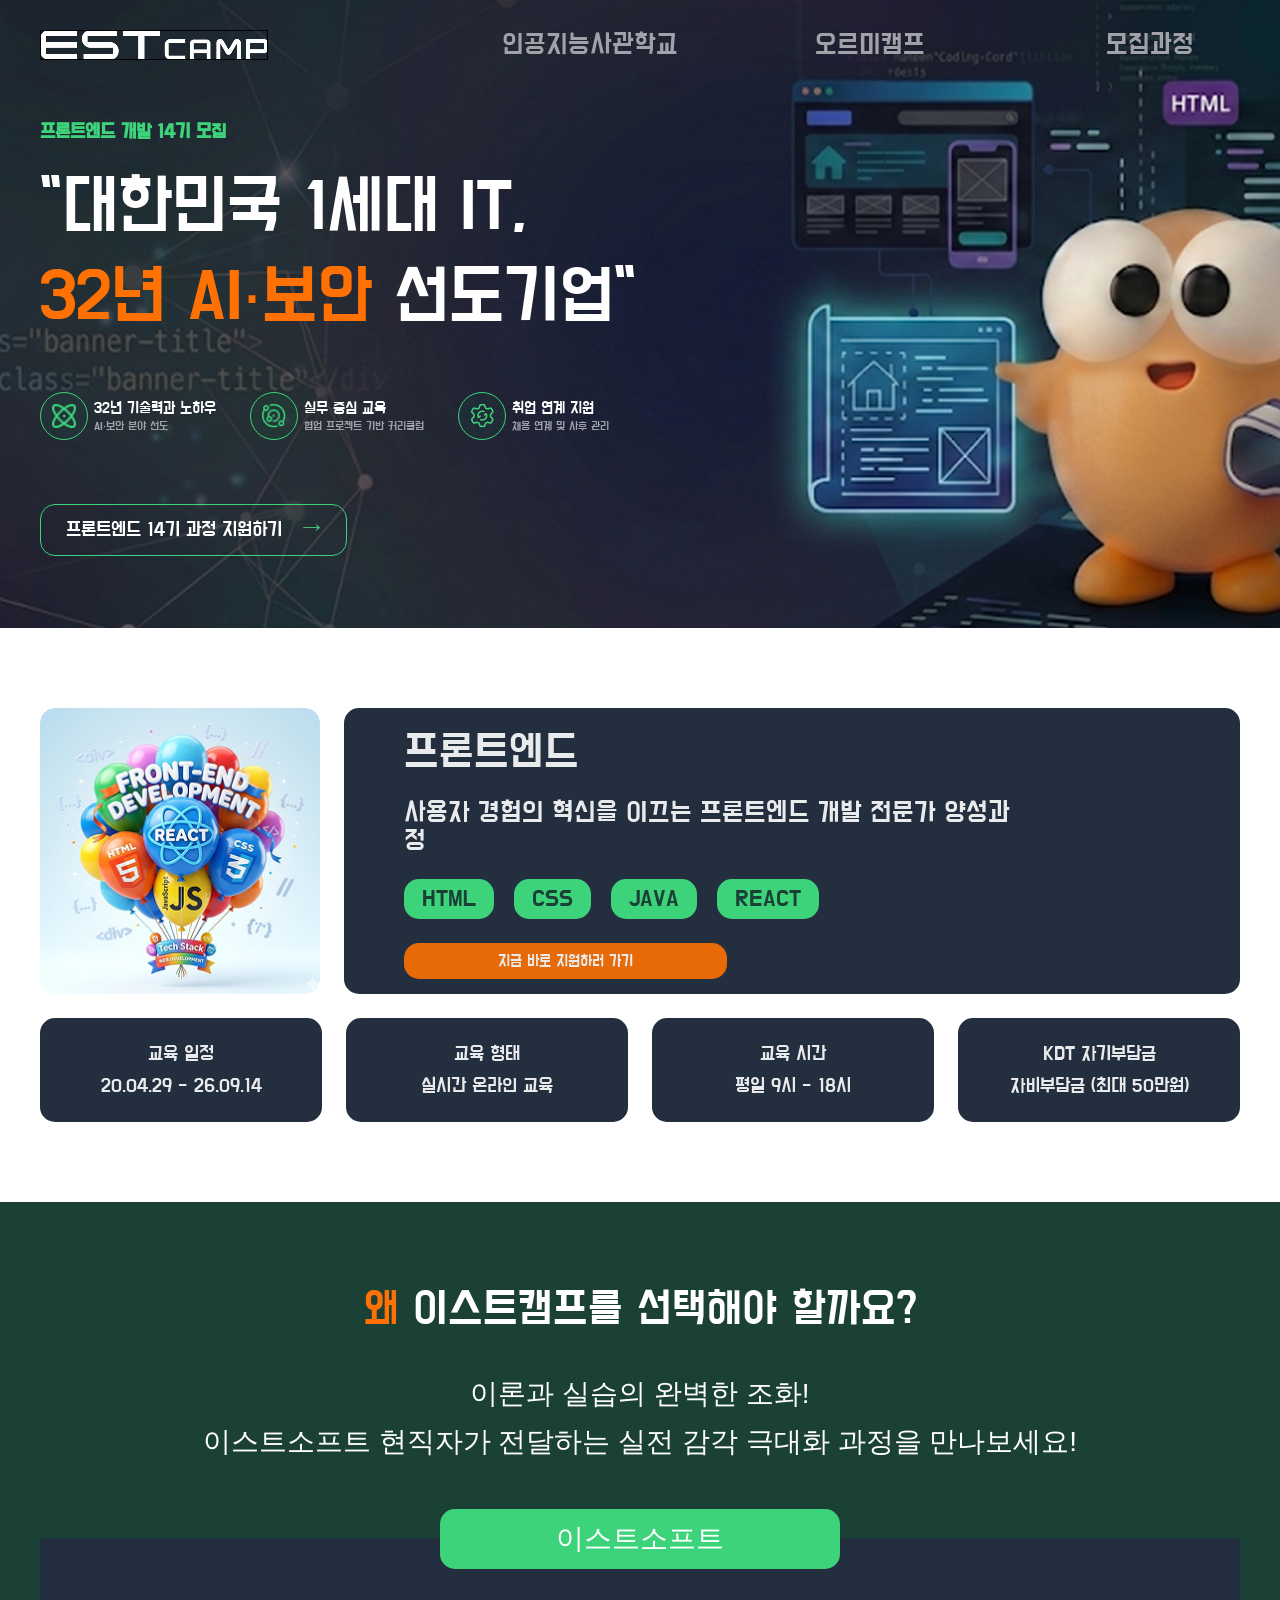
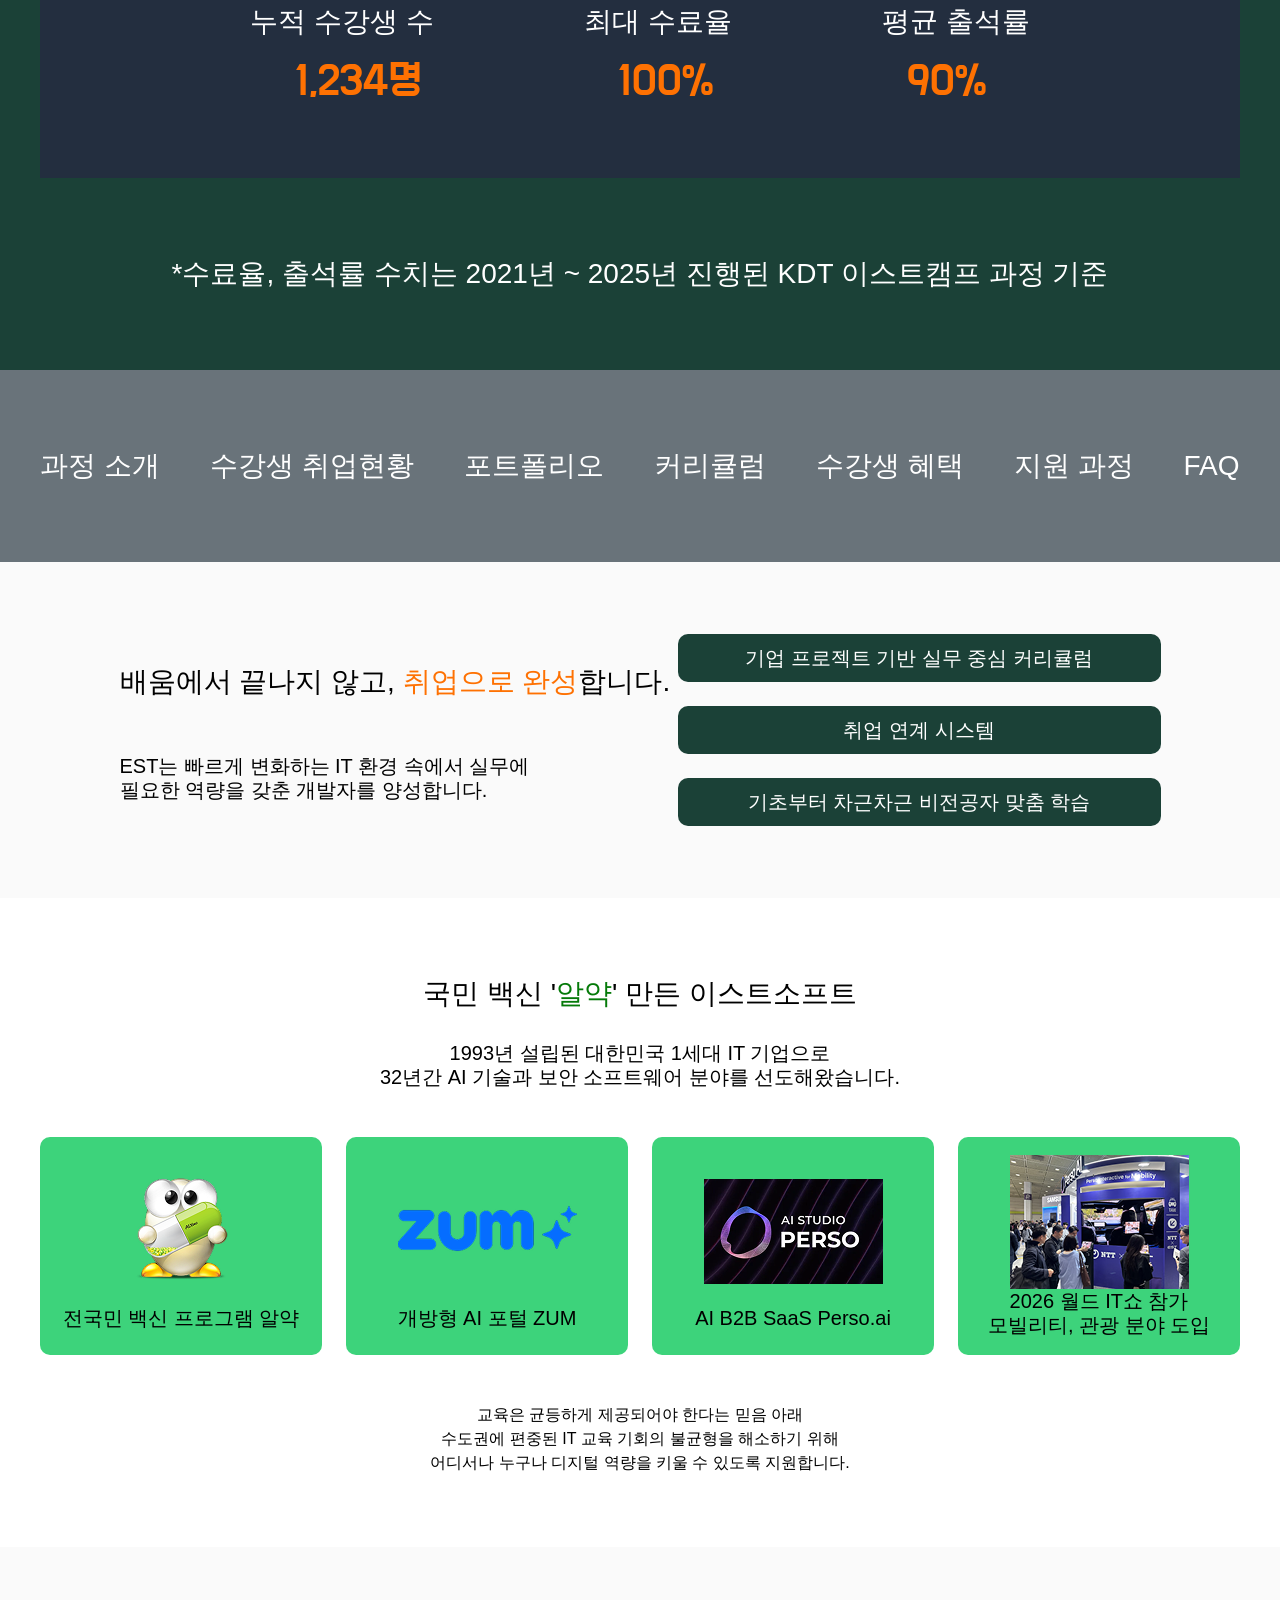
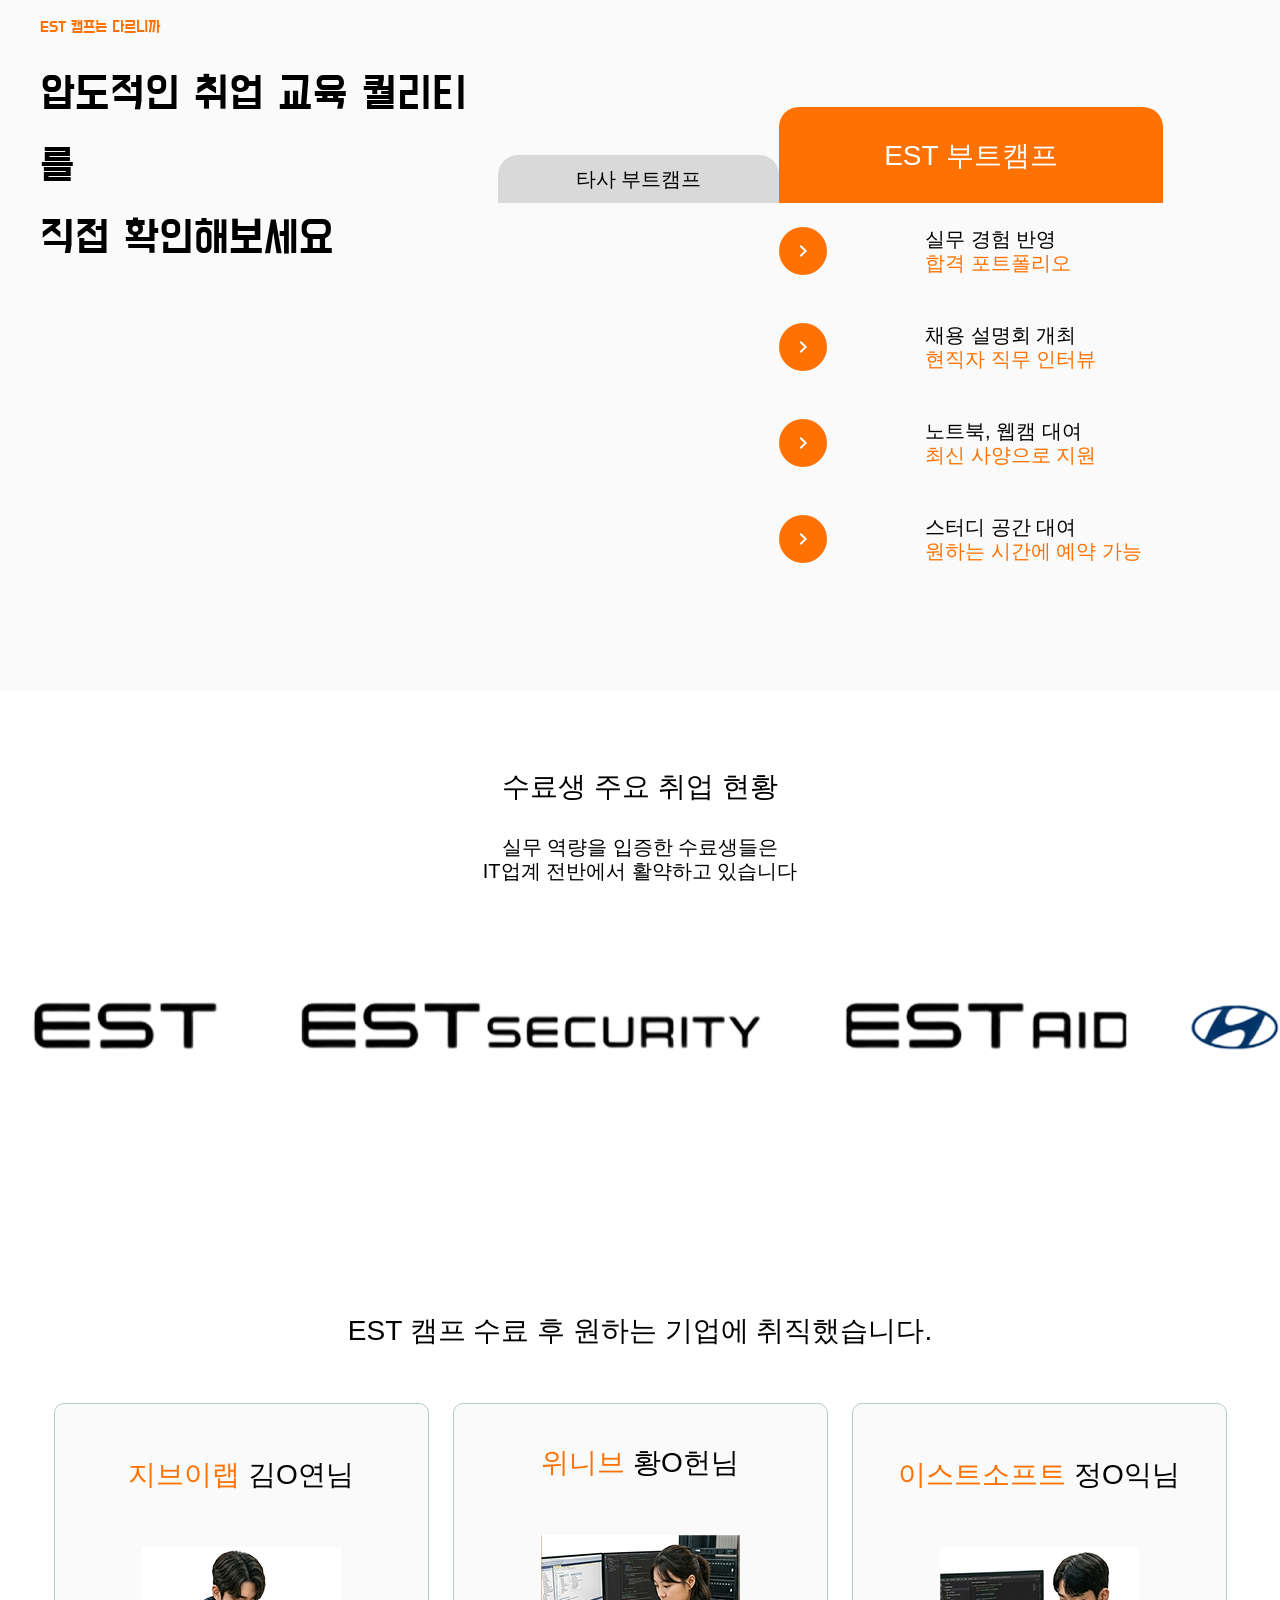
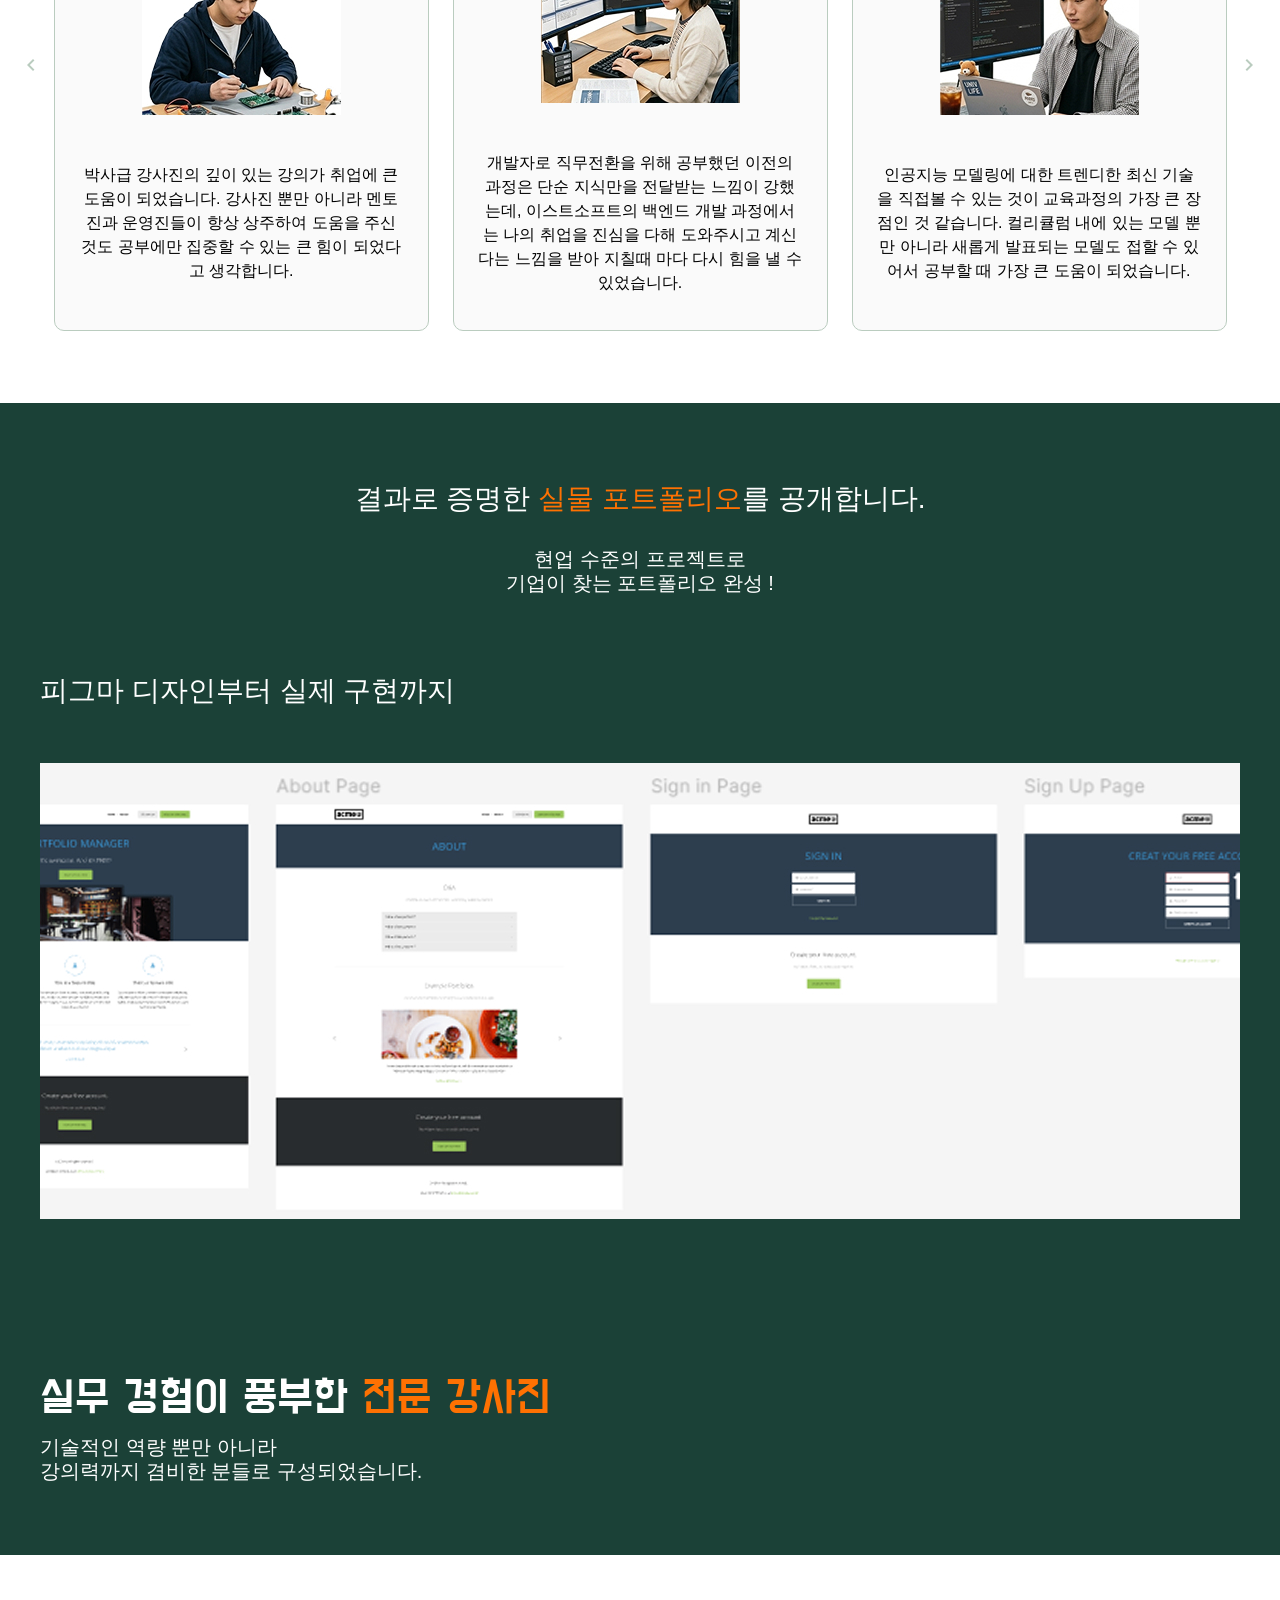
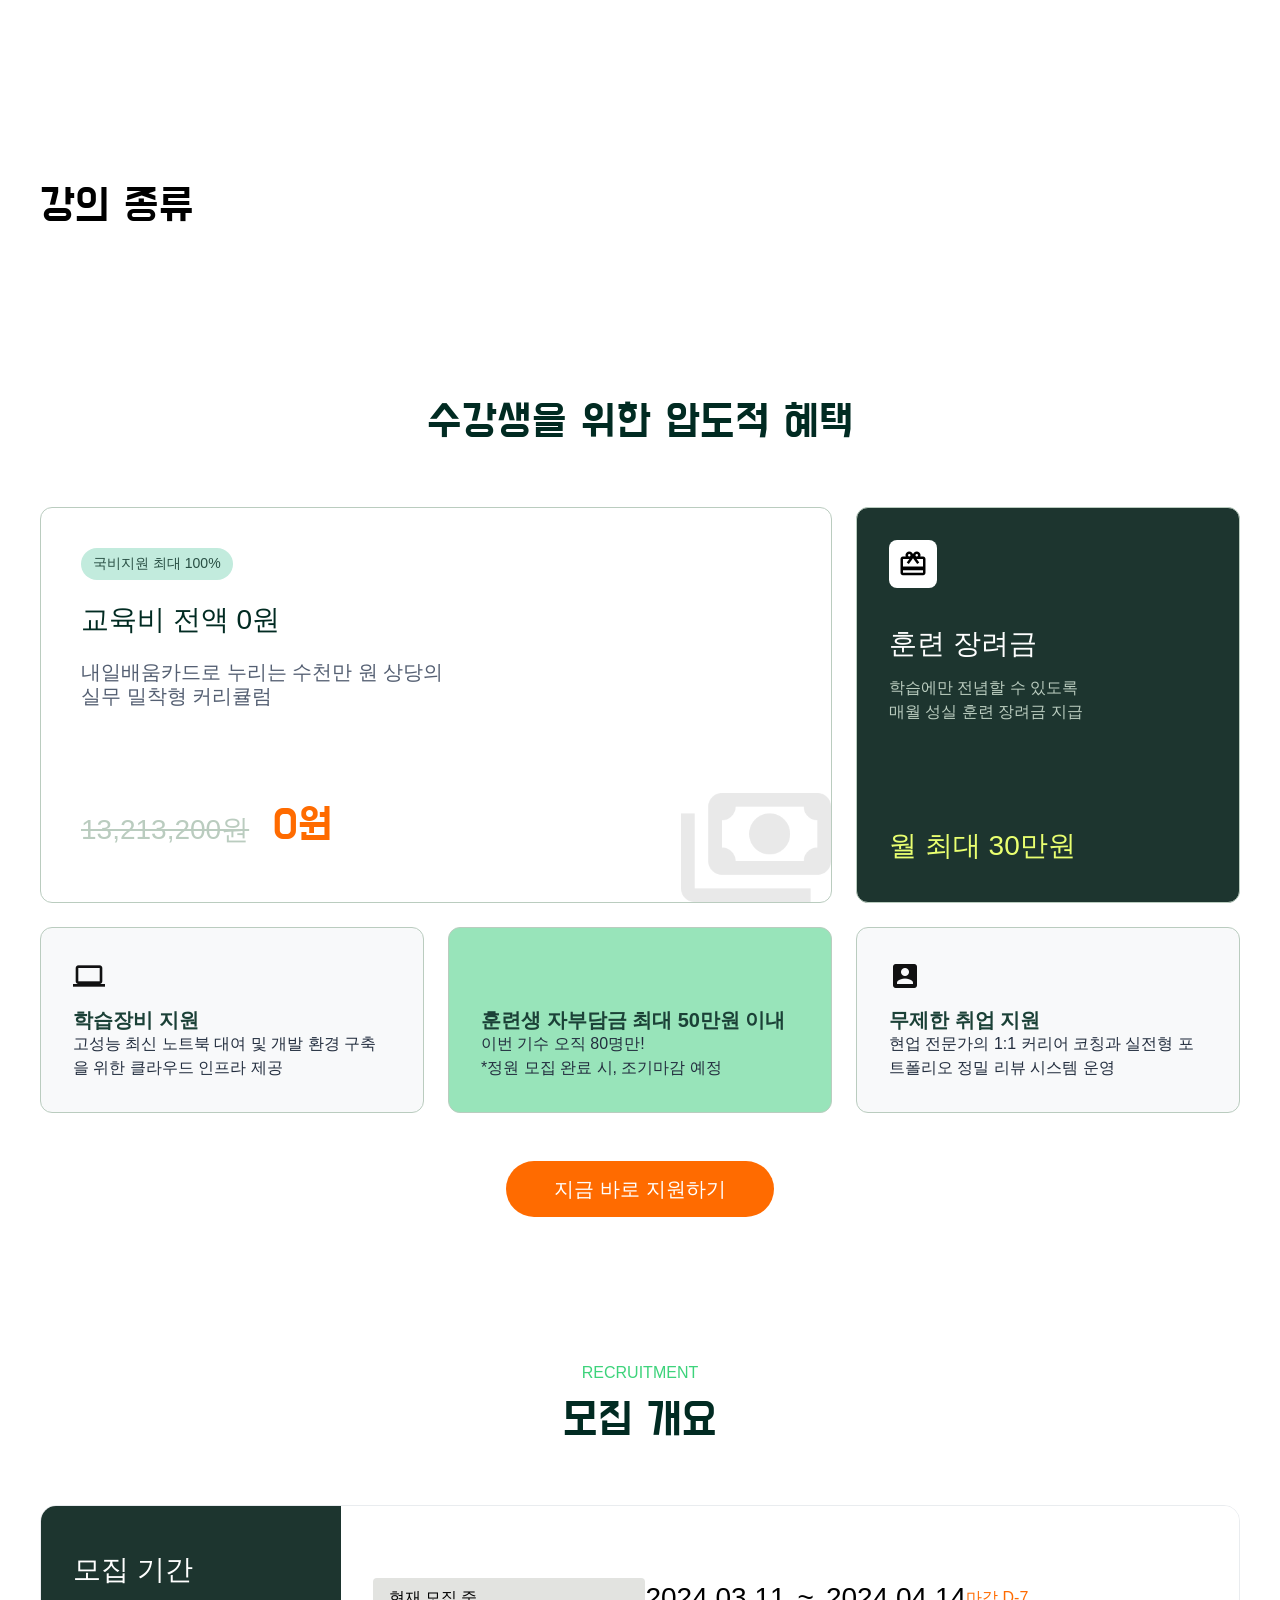
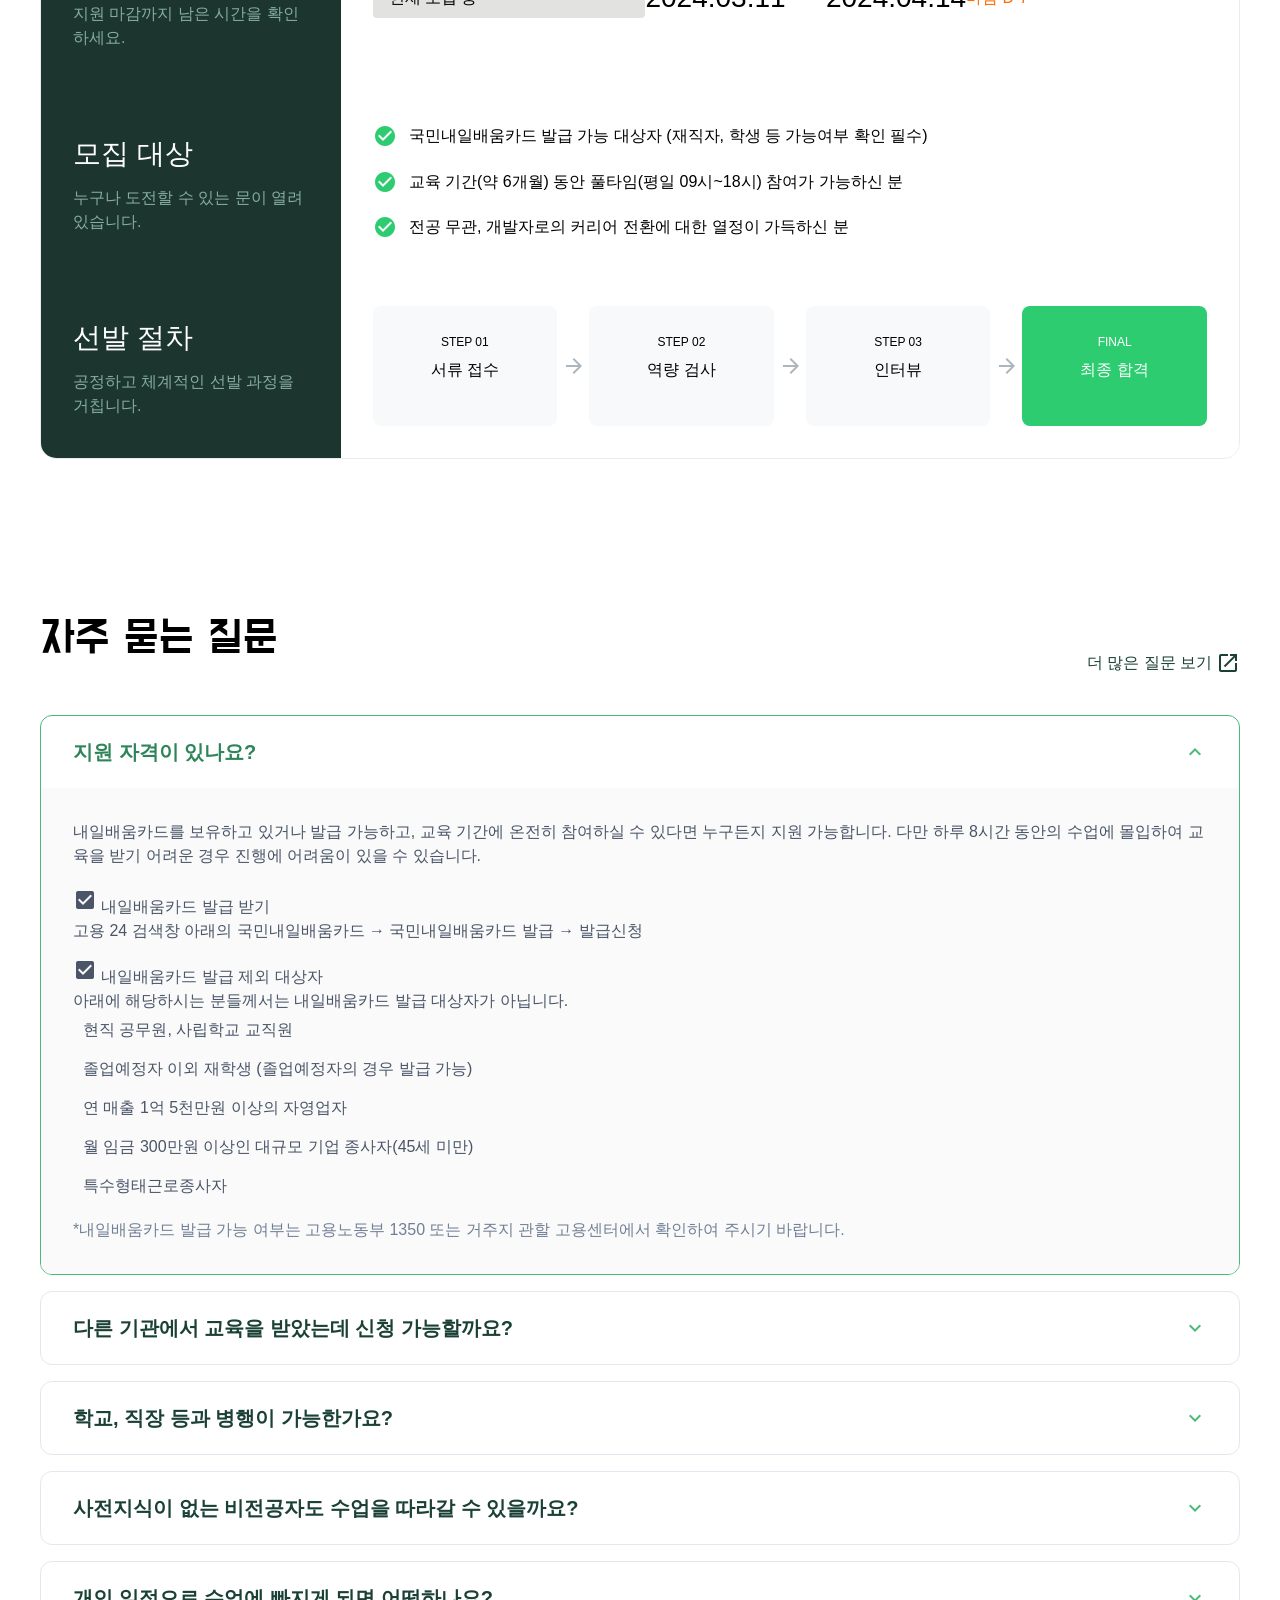
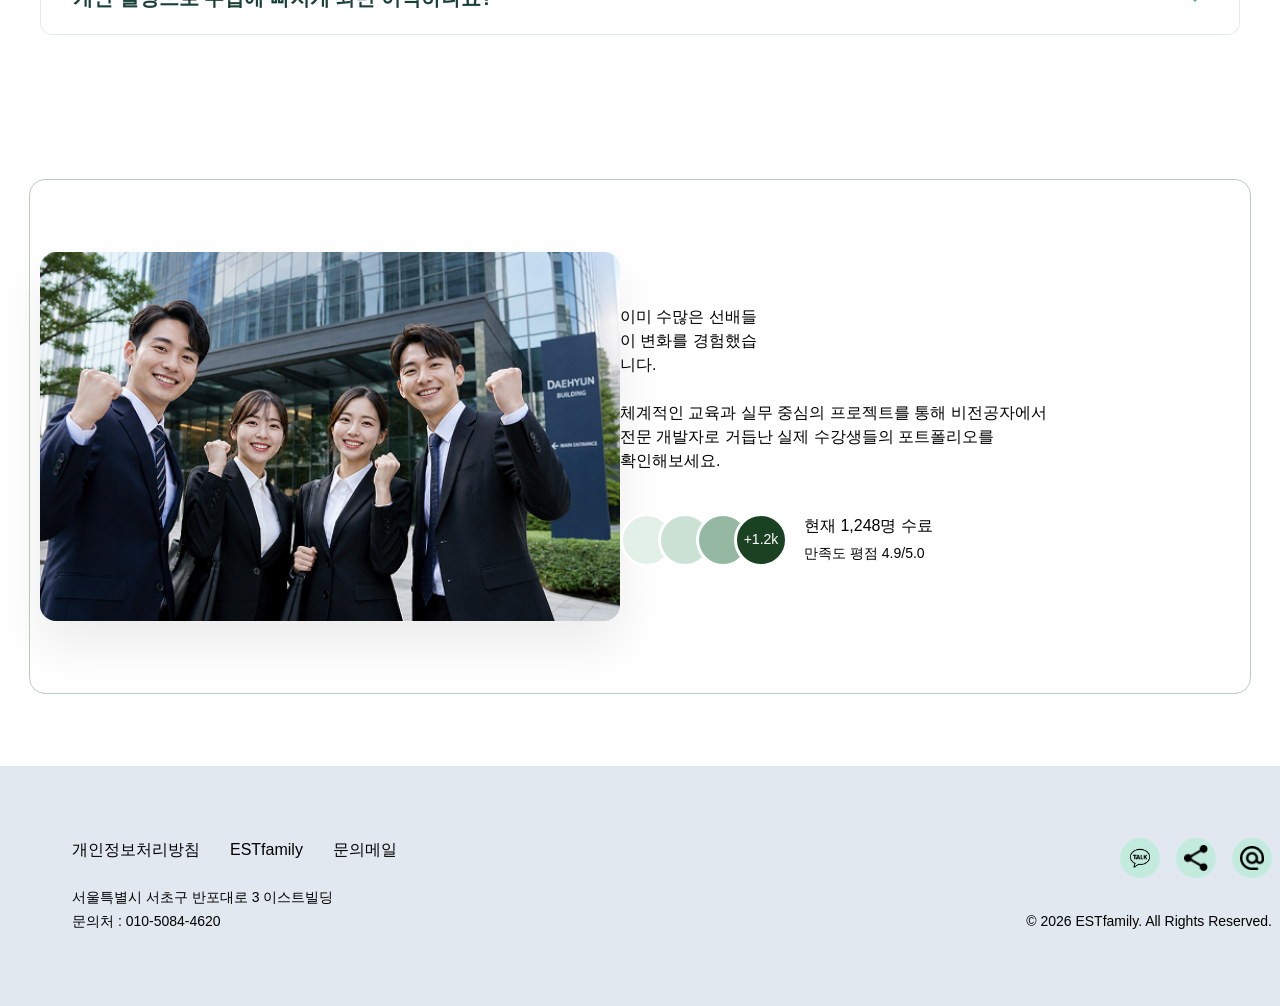
==== commit eb8bfc7c: "html text 수정" ====
--- a/index.html
+++ b/index.html
@@ -8,7 +8,8 @@
     <link rel="preconnect" href="https://fonts.gstatic.com" crossorigin />
     <link
       href="https://fonts.googleapis.com/css2?family=Do+Hyeon&family=Google+Sans+Flex:opsz,wght@6..144,1..1000&display=swap"
-      rel="stylesheet" />
+      rel="stylesheet"
+    />
     <link href="https://fonts.googleapis.com/icon?family=Material+Icons" rel="stylesheet" />
     <link rel="stylesheet" href="css/normalize.css" />
     <link rel="stylesheet" href="css/reset.css" />
@@ -33,83 +34,7 @@
           </ul>
         </nav>
       </div>
-
-      <div class="mega-menu">
-        <div class="mega-menu-container">
-          <div class="mega-left">
-            <img src="images/Mega_Menu.png" alt="이스트소프트 협의체 뉴스" class="mega-news-img" />
-            <p>이스트소프트, 캐나다 M2M Tech와 협의체.<br />AI 휴먼과 피지컬 AI 기술 융합 추진.</p>
-          </div>
-
-          <div class="mega-right">
-            <ul class="sub-list">
-              <li><a href="#">회사 소개</a></li>
-              <li><a href="#">사업 소개</a></li>
-              <li><a href="#">오시는 길</a></li>
-            </ul>
-            <ul class="sub-list">
-              <li><a href="#">공지사항</a></li>
-              <li><a href="#">온라인 교육</a></li>
-              <li><a href="#">오프라인/온라인 혼합</a></li>
-            </ul>
-            <ul class="sub-list">
-              <li><a href="#">공고</a></li>
-              <li><a href="#">자료실</a></li>
-              <li><a href="#">고객센터</a></li>
-            </ul>
-          </div>
-        </div>
-      </div>
     </header>
-
-    <aside class="quick-menu caption-light" aria-label="빠른 메뉴">
-      <div class="menu-header">QUICK MENU</div>
-
-      <nav class="menu-body">
-        <ul class="menu-list">
-          <li>
-            <a href="#" class="menu-item">
-              <span class="icon icon-apply" aria-hidden="true"></span>
-              <span>지원하기</span>
-            </a>
-          </li>
-
-          <li>
-            <a href="#" class="menu-item">
-              <span class="icon icon-lecture" aria-hidden="true"></span>
-              <span>온라인 강의</span>
-            </a>
-          </li>
-
-          <li>
-            <a href="#" class="menu-item">
-              <span class="icon icon-edu" aria-hidden="true"></span>
-              <span>온라인 교육</span>
-            </a>
-          </li>
-
-          <li>
-            <a href="#" class="menu-item">
-              <span class="icon icon-benefit" aria-hidden="true"></span>
-              <span>국비혜택</span>
-            </a>
-          </li>
-
-          <li>
-            <a href="#" class="menu-item">
-              <span class="icon icon-cs" aria-hidden="true"></span>
-              <span>고객센터</span>
-            </a>
-          </li>
-        </ul>
-      </nav>
-      <address class="menu-info">
-        <span class="icon icon-phone" aria-hidden="true"></span>
-        <p class="label">대표번호</p>
-        <a href="tel:01050844620" class="phone-num">010<br />5084<br />4620</a>
-        <p class="hours">평일 오전 10시<br />~오후 5시</p>
-      </address>
-    </aside>
 
     <main>
       <section class="hero-banner">
@@ -209,9 +134,10 @@
 
       <!--최호찬-->
       <section
-        class="section section-employment d-flex justify-content-center align-items-center text-center">
+        class="section section-employment d-flex justify-content-center align-items-center text-center"
+      >
         <div class="container">
-          <h2 class="title-l"><span class="text-orange">왜</span> 이스트캠프를 선택해야 할까요?</h2>
+          <h1 class="title-l"><span class="text-orange">왜</span> 이스트캠프를 선택해야 할까요?</h1>
           <h2 class="subtitle-regular">이론과 실습의 완벽한 조화!</h2>
           <h2 class="subtitle-regular">
             이스트소프트 현직자가 전달하는 실전 감각 극대화 과정을 만나보세요!
@@ -238,7 +164,7 @@
       </section>
 
       <section class="section section-navigation">
-        <h2 class="hidden">navigation bar</h2>
+        <h1 class="hidden">navigation bar</h1>
         <div class="container subtitle-regular">
           <ul class="d-flex justify-content-center align-items-center">
             <li><a href="#section-intro">과정 소개</a></li>
@@ -254,7 +180,7 @@
       <!--//최호찬-->
 
       <!--맹예진-->
-      <section id="section-intro" class="section section-features d-flex justify-content-center">
+      <section class="section section-features d-flex justify-content-center">
         <div class="features-box d-flex justify-content-between align-items-center">
           <div class="slogan">
             <h2 class="subtitle-regular">
@@ -319,11 +245,13 @@
             <div class="compare-box">
               <div class="d-flex">
                 <div
-                  class="compare-target d-flex align-items-center justify-content-center body-large-medium">
+                  class="compare-target d-flex align-items-center justify-content-center body-large-medium"
+                >
                   타사 부트캠프
                 </div>
                 <div
-                  class="compare-est d-flex align-items-center justify-content-center subtitle-regular">
+                  class="compare-est d-flex align-items-center justify-content-center subtitle-regular"
+                >
                   EST 부트캠프
                 </div>
               </div>
@@ -342,8 +270,8 @@
                     <span class="material-icons">chevron_right</span>
                   </span>
                   <div>
-                    <p>실무 경험 반영</p>
-                    <strong class="orange">합격 포트폴리오</strong>
+                    <p>채용 설명회 개최</p>
+                    <strong class="orange">현직자 직무 인터뷰</strong>
                   </div>
                 </li>
                 <li class="compare-text">
@@ -351,8 +279,8 @@
                     <span class="material-icons">chevron_right</span>
                   </span>
                   <div>
-                    <p>실무 경험 반영</p>
-                    <strong class="orange">합격 포트폴리오</strong>
+                    <p>노트북, 웹캠 대여</p>
+                    <strong class="orange">최신 사양으로 지원</strong>
                   </div>
                 </li>
                 <li class="compare-text">
@@ -360,8 +288,8 @@
                     <span class="material-icons">chevron_right</span>
                   </span>
                   <div>
-                    <p>실무 경험 반영</p>
-                    <strong class="orange">합격 포트폴리오</strong>
+                    <p>스터디 공간 대여</p>
+                    <strong class="orange">원하는 시간에 예약 가능</strong>
                   </div>
                 </li>
               </ul>
@@ -372,7 +300,7 @@
       <!--//맹예진-->
 
       <!--맹예진-->
-      <section id="section-jobs" class="section section-jobstatus">
+      <section class="section section-jobstatus">
         <div class="status-text text-center">
           <h2 class="subtitle-regular">수료생 주요 취업 현황</h2>
           <p class="body-large-medium">
@@ -406,7 +334,7 @@
               <ul class="testimonial-list d-flex">
                 <li>
                   <h3 class="subtitle-regular"><span class="orange">지브이랩</span> 김O연님</h3>
-                  <img src="images/testimonial-card1.jpg" alt="김O연님 프로필 사진" />
+                  <img src="/images/testimonial card1.jpg" alt="김O연님 프로필 사진" />
                   <p class="body-normal-medium">
                     박사급 강사진의 깊이 있는 강의가 취업에 큰 도움이 되었습니다. 강사진 뿐만 아니라
                     멘토진과 운영진들이 항상 상주하여 도움을 주신 것도 공부에만 집중할 수 있는 큰
@@ -415,7 +343,7 @@
                 </li>
                 <li>
                   <h3 class="subtitle-regular"><span class="orange">위니브</span> 황O헌님</h3>
-                  <img src="images/testimonial-card2.jpg" alt="황O헌님 프로필 사진" />
+                  <img src="/images/testimonial card2.jpg" alt="황O헌님 프로필 사진" />
                   <p class="body-normal-medium">
                     개발자로 직무전환을 위해 공부했던 이전의 과정은 단순 지식만을 전달받는 느낌이
                     강했는데, 이스트소프트의 백엔드 개발 과정에서는 나의 취업을 진심을 다해
@@ -424,7 +352,7 @@
                 </li>
                 <li>
                   <h3 class="subtitle-regular"><span class="orange">이스트소프트</span> 정O익님</h3>
-                  <img src="images/testimonial-card3.jpg" alt="정O익님 프로필 사진" />
+                  <img src="/images/testimonial card3.jpg" alt="정O익님 프로필 사진" />
                   <p class="body-normal-medium">
                     인공지능 모델링에 대한 트렌디한 최신 기술을 직접볼 수 있는 것이 교육과정의 가장
                     큰 장점인 것 같습니다. 컬리큘럼 내에 있는 모델 뿐만 아니라 새롭게 발표되는
@@ -433,7 +361,7 @@
                 </li>
                 <li>
                   <h3 class="subtitle-regular"><span class="orange">이스트소프트</span> 홍O동님</h3>
-                  <img src="images/testimonial-card4.jpg" alt="홍O동님 프로필 사진" />
+                  <img src="/images/testimonial card4.jpg" alt="홍O동님 프로필 사진" />
                   <p class="body-normal-medium">
                     박사급 강사진의 깊이 있는 강의가 취업에 큰 도움이 되었습니다. 강사진 뿐만 아니라
                     멘토진과 운영진들이 항상 상주하여 도움을 주신 것도 공부에만 집중할 수 있는 큰
@@ -451,7 +379,7 @@
       <!--//장진혁-->
 
       <!--맹예진-->
-      <section id="section-portfolio" class="section section-portfolio">
+      <section class="section section-portfolio">
         <div class="container text-center">
           <h2 class="subtitle-regular">
             결과로 증명한 <span class="orange">실물 포트폴리오</span>를 공개합니다.
@@ -459,355 +387,32 @@
           <p class="body-large-medium">현업 수준의 프로젝트로<br />기업이 찾는 포트폴리오 완성 !</p>
           <h3 class="subtitle-regular text-left">피그마 디자인부터 실제 구현까지</h3>
           <div class="portfolio-img container d-flex">
-            <img class="active" src="images/portfolio1.jpg" alt="포트폴리오 사진들" />
-            <img src="images/portfolio2.jpg" alt="포트폴리오 사진들" />
+            <img class="active" src="/images/portfolio1.jpg" alt="포트폴리오 사진들" />
+            <img src="/images/portfolio2.jpg" alt="포트폴리오 사진들" />
           </div>
         </div>
       </section>
       <!--맹예진-->
 
-      <!--//장진혁-->
       <section class="section section-instructors">
-        <div class="d-flex flex-column container">
-          <div class="instructors-text d-flex flex-column g-1">
-            <h2 class="title-l">실무 경험이 풍부한 <span class="orange">전문 강사진</span></h2>
-            <div>
-              <p class="body-large-medium">기술적인 역량 뿐만 아니라</p>
-              <p class="body-large-medium">강의력까지 겸비한 분들로 구성되었습니다.</p>
-            </div>
-          </div>
-          <div class="d-flex align-items-center">
-            <div class="instructors-card d-flex">
-              <img src="images/instructors-image1.png" alt="강사진 프로필 사진" />
-              <ul>
-                <li class="d-flex flex-column g-1">
-                  <p class="subtitle-regular light-green">김알약</p>
-                  <div class="personal-history">
-                    <p>경력 22년</p>
-                    <p>EST CTO</p>
-                  </div>
-                  <div class="personal-history">
-                    <p>이스트 대학교</p>
-                    <p>이스트 전공</p>
-                  </div>
-                  <div class="personal-history">
-                    <p>전&#41; 알약 벤쳐스</p>
-                    <p>소프트 엔지니어</p>
-                  </div>
-                  <div class="personal-history">
-                    <p>포브스 아시아</p>
-                    <p>30세 이하 리더 50인 선정</p>
-                  </div>
-                </li>
-              </ul>
-            </div>
-            <div class="instructors-card d-flex">
-              <img src="images/instructors-image2.png" alt="강사진 프로필 사진" />
-              <ul>
-                <li class="d-flex flex-column g-1">
-                  <p class="subtitle-regular light-green">이순우</p>
-                  <div class="personal-history">
-                    <p>경력 11년</p>
-                    <p>현&#41; 프론트엔드 팀장</p>
-                  </div>
-                  <div class="personal-history">
-                    <p>이스트 대학교</p>
-                    <p>소프트웨어공학 학사</p>
-                  </div>
-                  <div class="personal-history">
-                    <p>쿠팡 서비스</p>
-                    <p>시니어 프론트엔드 엔지니어</p>
-                  </div>
-                  <div class="personal-history">
-                    <p>구글 개발자 그룹</p>
-                    <p>2024년 Web Tech 부문 최우수 스피커 선정</p>
-                  </div>
-                </li>
-              </ul>
-            </div>
-            <div class="instructors-card d-flex">
-              <img src="images/instructors-image3.png" alt="강사진 프로필 사진" />
-              <ul>
-                <li class="d-flex flex-column g-1">
-                  <p class="subtitle-regular light-green">김철수</p>
-                  <div class="personal-history">
-                    <p>경력 8년</p>
-                    <p>현&#41; 디자인오션 크리에이티브 디렉터</p>
-                  </div>
-                  <div class="personal-history">
-                    <p>한국 디자인 예술대학교</p>
-                    <p>시각디자인학과</p>
-                  </div>
-                  <div class="personal-history">
-                    <p>전&#41; 우아한형제들</p>
-                    <p>디자인 시스템 구축 매니저</p>
-                  </div>
-                  <div class="personal-history">
-                    <p>Awwwards</p>
-                    <p>2025년 Mobile 부문 본상 수상</p>
-                  </div>
-                </li>
-              </ul>
-            </div>
-          </div>
-        </div>
-      </section>
-
-      <section class="section section-lecture container">
-        <div class="container d-flex flex-column align-items-center">
+        <div class="container title-l text-left">
+          <h2>실무 경험이 풍부한 <span class="orange">전문 강사진</span></h2>
+          <p class="body-large-medium">
+            기술적인 역량 뿐만 아니라<br />
+            강의력까지 겸비한 분들로 구성되었습니다.
+          </p>
+        </div>
+      </section>
+      <!--맹예진-->
+
+      <!--장진혁-->
+      <section class="section section-lecture">
+        <div class="container"></div>
+      </section>
+
+      <section id="section-curriculum" class="section section-curriculum">
+        <div class="container">
           <h2 class="title-l">강의 종류</h2>
-          <ul class="lecture-grid">
-            <li class="lecture-card">
-              <div class="card-image">
-                <img src="images/lecture-image1.png" alt="기초 웹 개발 이미지" />
-              </div>
-              <div class="card-text-box d-flex flex-column">
-                <h3 class="body-large-medium">기초 웹 개발</h3>
-                <p class="body-normal-regular">HTML, CSS를 활용한 정적 페이지 구현</p>
-              </div>
-            </li>
-            <li class="lecture-card">
-              <div class="card-image">
-                <img src="images/lecture-image2.png" alt="자바스크립트 마스터 이미지" />
-              </div>
-              <div class="card-text-box d-flex flex-column">
-                <h3 class="body-large-medium">자바스크립트 마스터</h3>
-                <p class="body-normal-regular">ES6+ 문법부터 비동기 처리까지</p>
-              </div>
-            </li>
-            <li class="lecture-card">
-              <div class="card-image">
-                <img src="images/lecture-image3.png" alt="리액트 프레임워크 이미지" />
-              </div>
-              <div class="card-text-box d-flex flex-column">
-                <h3 class="body-large-medium">리액트 프레임워크</h3>
-                <p class="body-normal-regular">컴포넌트 기반 UI 설계와 상태 관리</p>
-              </div>
-            </li>
-            <li class="lecture-card">
-              <div class="card-image">
-                <img src="images/lecture-image4.png" alt="데이터베이스 설계 이미지" />
-              </div>
-              <div class="card-text-box d-flex flex-column">
-                <h3 class="body-large-medium">데이터베이스 설계</h3>
-                <p class="body-normal-regular">SQL과 NoSQL을 활용한 효율적인 데이터 관리</p>
-              </div>
-            </li>
-            <li class="lecture-card">
-              <div class="card-image">
-                <img src="images/lecture-image5.png" alt="클라우드 컴퓨팅 이미지" />
-              </div>
-              <div class="card-text-box d-flex flex-column">
-                <h3 class="body-large-medium">클라우드 컴퓨팅</h3>
-                <p class="body-normal-regular">AWS 인프라 구축 및 배포 자동화</p>
-              </div>
-            </li>
-            <li class="lecture-card">
-              <div class="card-image">
-                <img src="images/lecture-image6.png" alt="AI & 머신러닝 이미지" />
-              </div>
-              <div class="card-text-box d-flex flex-column">
-                <h3 class="body-large-medium">AI & 머신러닝</h3>
-                <p class="body-normal-regular">파이썬을 활용한 데이터 분석과 모델링</p>
-              </div>
-            </li>
-          </ul>
-        </div>
-      </section>
-
-      <section id="section-curriculum" class="section section-curriculum container">
-        <div class="container d-flex flex-column align-items-center">
-          <h2 class="title-l">커리큘럼</h2>
-          <ul class="curriculum-list d-flex">
-            <li>
-              <div class="curriculum-list-top d-flex justify-content-between curriculum-bh32">
-                <div class="curriculum-overlay">
-                  <p class="body-normal-medium light-green">01</p>
-                </div>
-                <p class="material-icons">code</p>
-              </div>
-              <h3 class="body-large-bold light-green curriculum-bh32">Point 1</h3>
-              <h3 class="body-large-medium">기초 웹 프로그래밍</h3>
-              <p class="body-normal-medium">
-                웹 제작에 필요한 기본 개념과 도구 사용 법을 학습합니다.
-              </p>
-              <span class="material-icons">chevron_right</span>
-            </li>
-            <li>
-              <div class="curriculum-list-top d-flex justify-content-between curriculum-bh32">
-                <div class="curriculum-overlay">
-                  <p class="body-normal-medium light-green">02</p>
-                </div>
-                <p class="material-icons">javascript</p>
-              </div>
-              <h3 class="body-large-bold light-green curriculum-bh32">Point 2</h3>
-              <h3 class="body-large-medium">동적 웹 프로그래밍</h3>
-              <p class="body-normal-medium">
-                JavaScript를 활용한 동적 기능과 인터랙 션 구현을 학습합니다.
-              </p>
-              <span class="material-icons">chevron_right</span>
-            </li>
-            <li>
-              <div class="curriculum-list-top d-flex justify-content-between curriculum-bh32">
-                <div class="curriculum-overlay">
-                  <p class="body-normal-medium light-green">03</p>
-                </div>
-                <p class="material-icons">public</p>
-              </div>
-              <h3 class="body-large-bold light-green curriculum-bh32">Point 3</h3>
-              <h3 class="body-large-medium">웹 애플리케이션 프로그래밍</h3>
-              <p class="body-normal-medium">
-                데이터 처리와 서버 연동을 통한 웹 애플 리케이션 개발을 학습합니다.
-              </p>
-              <span class="material-icons">chevron_right</span>
-            </li>
-            <li>
-              <div class="curriculum-list-top d-flex justify-content-between curriculum-bh32">
-                <div class="curriculum-overlay">
-                  <p class="body-normal-medium light-green">04</p>
-                </div>
-                <p class="material-icons">groups</p>
-              </div>
-              <h3 class="body-large-bold light-green curriculum-bh32">Point 4</h3>
-              <h3 class="body-large-medium">팀 프로젝트</h3>
-              <p class="body-normal-medium">
-                실무 기반 팀 프로젝트를 통해 협업 능력 과 포트폴리오를 완성합니다.
-              </p>
-            </li>
-          </ul>
-          <div class="curriculum-table d-flex flex-column">
-            <div class="curriculum-table-heading d-flex align-items-center">
-              <p class="material-icons light-green">assignment</p>
-              <div class="curriculum-table-heading-text d-flex align-items-center">
-                <h3 class="body-normal-medium">학습 순서</h3>
-                <p class="body-normal-medium background-grey">
-                  기초 개념부터 실무 프로젝트까지 단계적으로 학습합니다.
-                </p>
-              </div>
-            </div>
-            <div class="curriculum-table-body d-flex justify-content-between">
-              <ul class="table-body-content-left d-flex flex-column justify-content-between">
-                <li class="active">
-                  <div class="content-left-overlay body-normal-medium">
-                    <p>step</p>
-                    <p>01</p>
-                  </div>
-                  <div class="content-left-text d-flex flex-column">
-                    <p class="body-normal-medium background-grey">1 ~ 5주차</p>
-                    <p class="body-normal-regular">기초 웹 프로그래밍</p>
-                    <p class="body-small-12 background-grey">HTML · CSS · Figma · Git</p>
-                  </div>
-                  <span class="material-icons">chevron_right</span>
-                </li>
-                <li>
-                  <div class="content-left-overlay body-normal-medium">
-                    <p>step</p>
-                    <p>02</p>
-                  </div>
-                  <div class="content-left-text d-flex flex-column">
-                    <p class="body-normal-medium background-grey">6 ~ 11주차</p>
-                    <p class="body-normal-regular">동적 웹 프로그래밍</p>
-                    <p class="body-small-12 background-grey">JavaScript · DOM · API</p>
-                  </div>
-                  <span class="material-icons">chevron_right</span>
-                </li>
-                <li>
-                  <div class="content-left-overlay body-normal-medium">
-                    <p>step</p>
-                    <p>03</p>
-                  </div>
-                  <div class="content-left-text d-flex flex-column">
-                    <p class="body-normal-medium background-grey">12 ~ 20주차</p>
-                    <p class="body-normal-regular">웹 애플리케이션 프로그 래밍</p>
-                    <p class="body-small-12 background-grey">서버 연동 · 데이터베이스 · 배포</p>
-                  </div>
-                  <span class="material-icons">chevron_right</span>
-                </li>
-                <li>
-                  <div class="content-left-overlay body-normal-medium">
-                    <p>step</p>
-                    <p>04</p>
-                  </div>
-                  <div class="content-left-text d-flex flex-column">
-                    <p class="body-normal-medium background-grey">팀 프로젝트</p>
-                    <p class="body-normal-regular">실무 역량 경험</p>
-                    <p class="body-small-12 background-grey">실무 역량 경험, 포트폴리오 완성</p>
-                  </div>
-                  <span class="material-icons">chevron_right</span>
-                </li>
-              </ul>
-              <ul class="table-body-content-right d-flex flex-column">
-                <li class="table-body-content-right-top d-flex flex-column">
-                  <p class="content-right-overlay body-normal-regular text-center">
-                    현재 학습 단계
-                  </p>
-                  <h3 class="body-large-30">
-                    <span class="light-green">1 ~ 5주차</span> 기초 웹 프로그래밍
-                  </h3>
-                  <p class="body-large-medium background-grey">
-                    HTML, CSS를 비롯한 웹 제작에 필요한 다양한 툴의 기초를 배워나갑니다.
-                  </p>
-                </li>
-                <li class="table-body-content-right-bottom d-flex flex-column">
-                  <div class="table-body-content-right-bottom-top d-flex">
-                    <span class="material-icons light-green">grid_view</span>
-                    <p class="body-large-medium">학습 내용</p>
-                  </div>
-                  <ul class="table-body-content-right-bottom-mid d-flex">
-                    <li class="table-body-content-right-bottom-content-list d-flex">
-                      <div>
-                        <span class="material-icons table-body-content-right-bigicon">code</span>
-                        <p class="body-normal-medium">기초 웹 프로그래밍</p>
-                        <div class="table-body-content-right-text g-harf">
-                          <p class="body-small-12 background-grey">
-                            • HTML, CSS 등 웹 제작에 필 요한 필수 항목 기초 학습
-                          </p>
-                          <p class="body-small-12 background-grey">• 웹 표준과 접근성의 이해</p>
-                        </div>
-                      </div>
-                    </li>
-                    <li class="table-body-content-right-bottom-content-list d-flex">
-                      <div>
-                        <span class="material-icons table-body-content-right-bigicon"
-                          >color_lens</span
-                        >
-                        <p class="body-normal-medium">다양한 툴 사용법</p>
-                        <div class="table-body-content-right-text g-harf">
-                          <p class="body-small-12 background-grey">• Figma를 활용한 디자인 이해</p>
-                          <p class="body-small-12 background-grey">
-                            • Git을 활용한 버전 관리와 협 업 방법 학습
-                          </p>
-                        </div>
-                      </div>
-                    </li>
-                    <li class="table-body-content-right-bottom-content-list d-flex">
-                      <div>
-                        <span class="material-icons table-body-content-right-bigicon">school</span>
-                        <p class="body-normal-medium">기본 이론과 특성</p>
-                        <div class="table-body-content-right-text g-harf">
-                          <p class="body-small-12 background-grey">
-                            • 웹 제작에 대한 기본적인 이론 학습
-                          </p>
-                          <p class="body-small-12 background-grey">• 각 기술의 특징과 활용 방법</p>
-                        </div>
-                      </div>
-                    </li>
-                  </ul>
-                </li>
-                <li
-                  class="table-body-content-right-foot d-flex align-items-center justify-content-between">
-                  <div class="d-flex g-harf">
-                    <span class="material-icons light-green">tips_and_updates</span>
-                    <p class="body-normal-medium">
-                      다음 단계 6 ~ 11주차에서는 JavaScript를 활용한 동적 기능과 인터랙션을
-                      구현해봅니다.
-                    </p>
-                  </div>
-                  <span class="material-icons light-green">chevron_right</span>
-                </li>
-              </ul>
-            </div>
-          </div>
         </div>
       </section>
       <!--//장진혁-->
@@ -904,13 +509,13 @@
               >
             </div>
             <div class="content-header">
-              <span class="badge badge--gray">현재 모집 중</span>
+              <span class="badge badge--gray body-normal-medium">현재 모집 중</span>
               <div class="date-range">
                 <time datetime="2024-03-11" class="subtitle-regular">2024.03.11</time>
                 <span class="subtitle-regular">&#126;</span>
                 <time datetime="2024-04-14" class="subtitle-regular">2024.04.14</time>
               </div>
-              <strong class="d-day-text">마감 D-7</strong>
+              <strong class="d-day-text body-normal-medium">마감 D-7</strong>
             </div>
 
             <ul class="recruitment-check-list">
@@ -1123,8 +728,8 @@
       <!--//주성문-->
       <!--최호찬-->
       <section class="section section-visual body-normal-regular">
-        <h2 class="hidden">Visual References for visual interest</h2>
-        <div class="container d-flex align-items-center justify-content-between">
+        <h1 class="hidden">Visual References for visual interest</h1>
+        <div class="container d-flex align-items-center">
           <figure class="figure-visual">
             <img src="images/fe-14.jpg" alt="수료생사진" />
           </figure>
@@ -1141,7 +746,8 @@
                 <li></li>
                 <li></li>
                 <li
-                  class="visual-count d-flex justify-content-center align-items-center caption-light">
+                  class="visual-count d-flex justify-content-center align-items-center caption-light"
+                >
                   +1.2k
                 </li>
               </ul>
@@ -1160,7 +766,7 @@
           <nav class="footer-nav d-flex body-normal-medium">
             <a href="#" target="_blank">개인정보처리방침</a>
             <a href="https://estfamily.career.greetinghr.com/ko/home" target="_blank">ESTfamily</a>
-            <a href="mailto:estcampus@estsoft.com/" target="_blank">문의메일</a>
+            <a href="https://mailto:estcampus@estsoft.com/" target="_blank">문의메일</a>
           </nav>
           <div class="footer-info">
             <p>서울특별시 서초구 반포대로 3 이스트빌딩</p>
@@ -1175,7 +781,7 @@
             <a href="https://www.instagram.com/estbootcamp/" target="_blank"
               ><img src="images/share.png" alt="공유하기"
             /></a>
-            <a href="mailto:estcampus@estsoft.com/" target="_blank"
+            <a href="https://mailto:estcampus@estsoft.com/" target="_blank"
               ><img src="images/alternate_email.png" alt="이메일"
             /></a>
           </div>
--- a/css/index.css
+++ b/css/index.css
@@ -1582,7 +1582,6 @@
 .section-navigation .container {
   height: 48px;
   color: var(--white);
-  padding: 0 auto;
 }
 .section-navigation .container ul {
   gap: 50px;
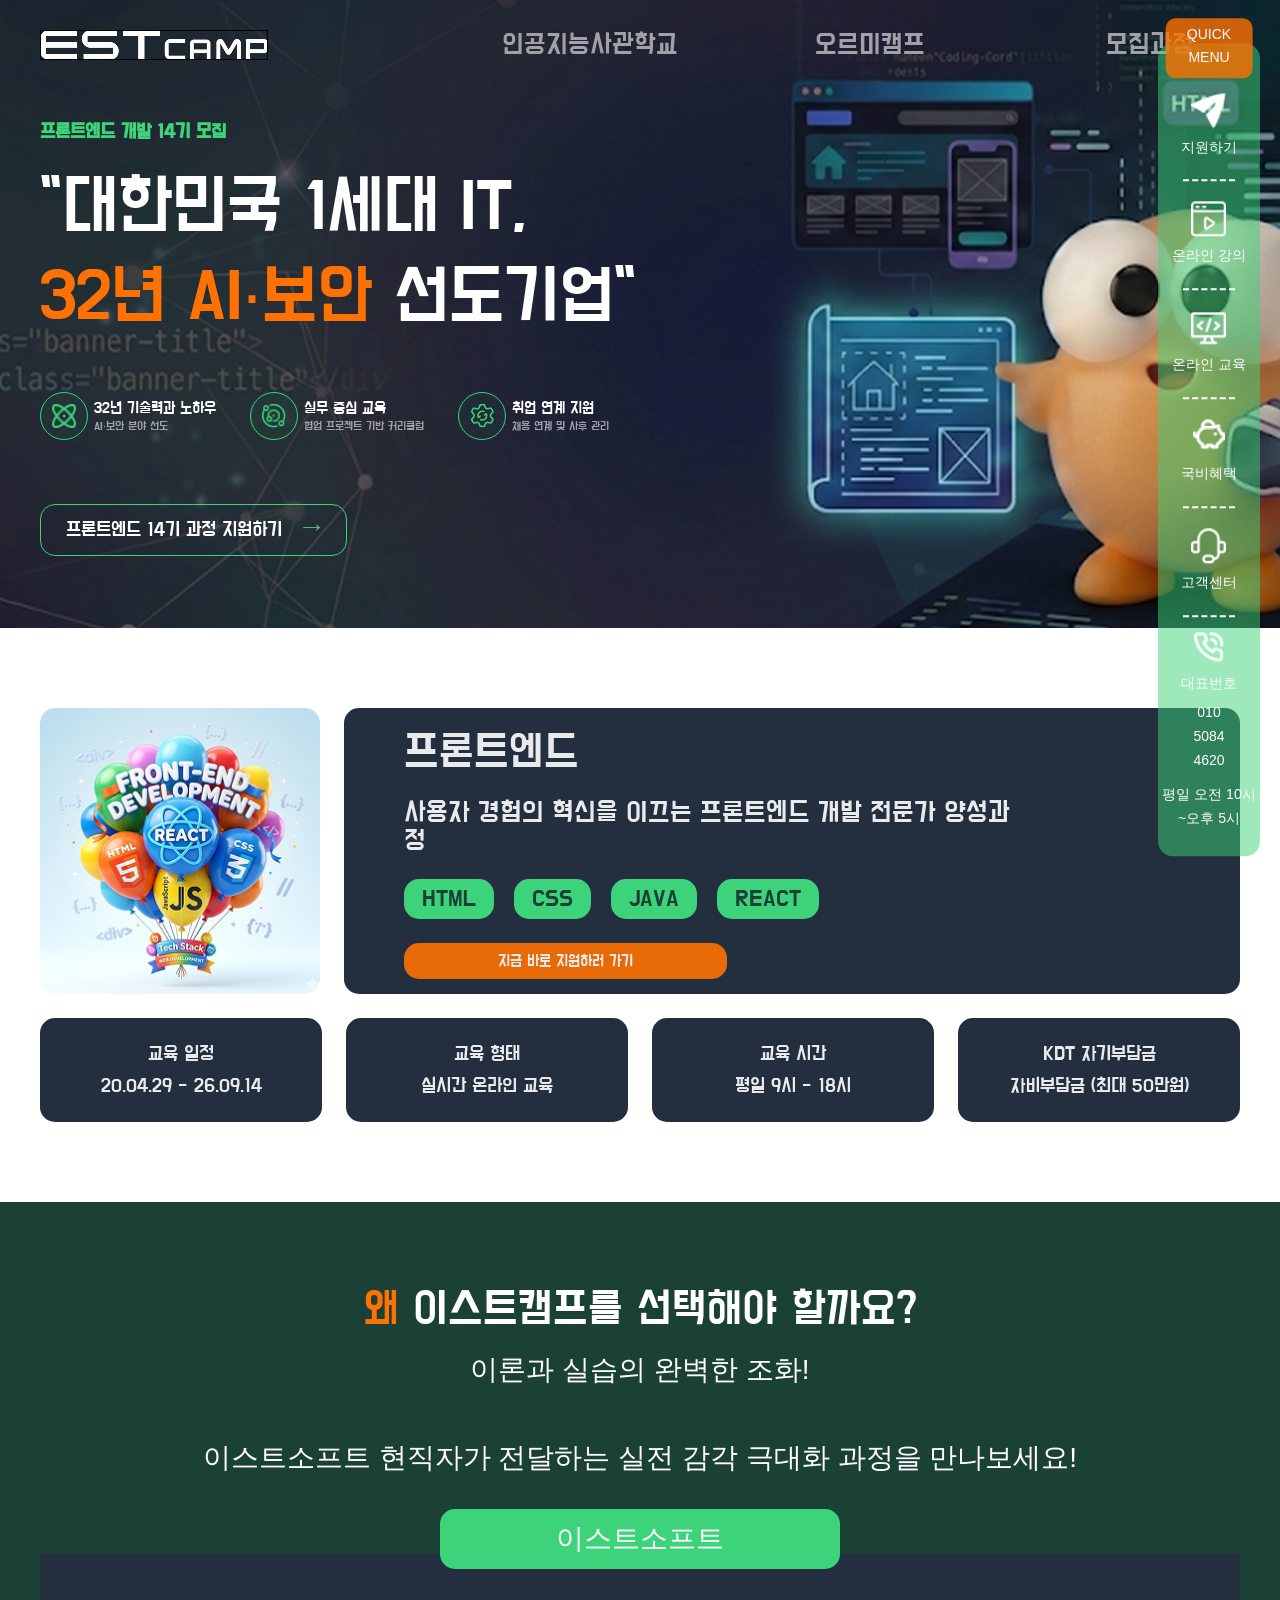
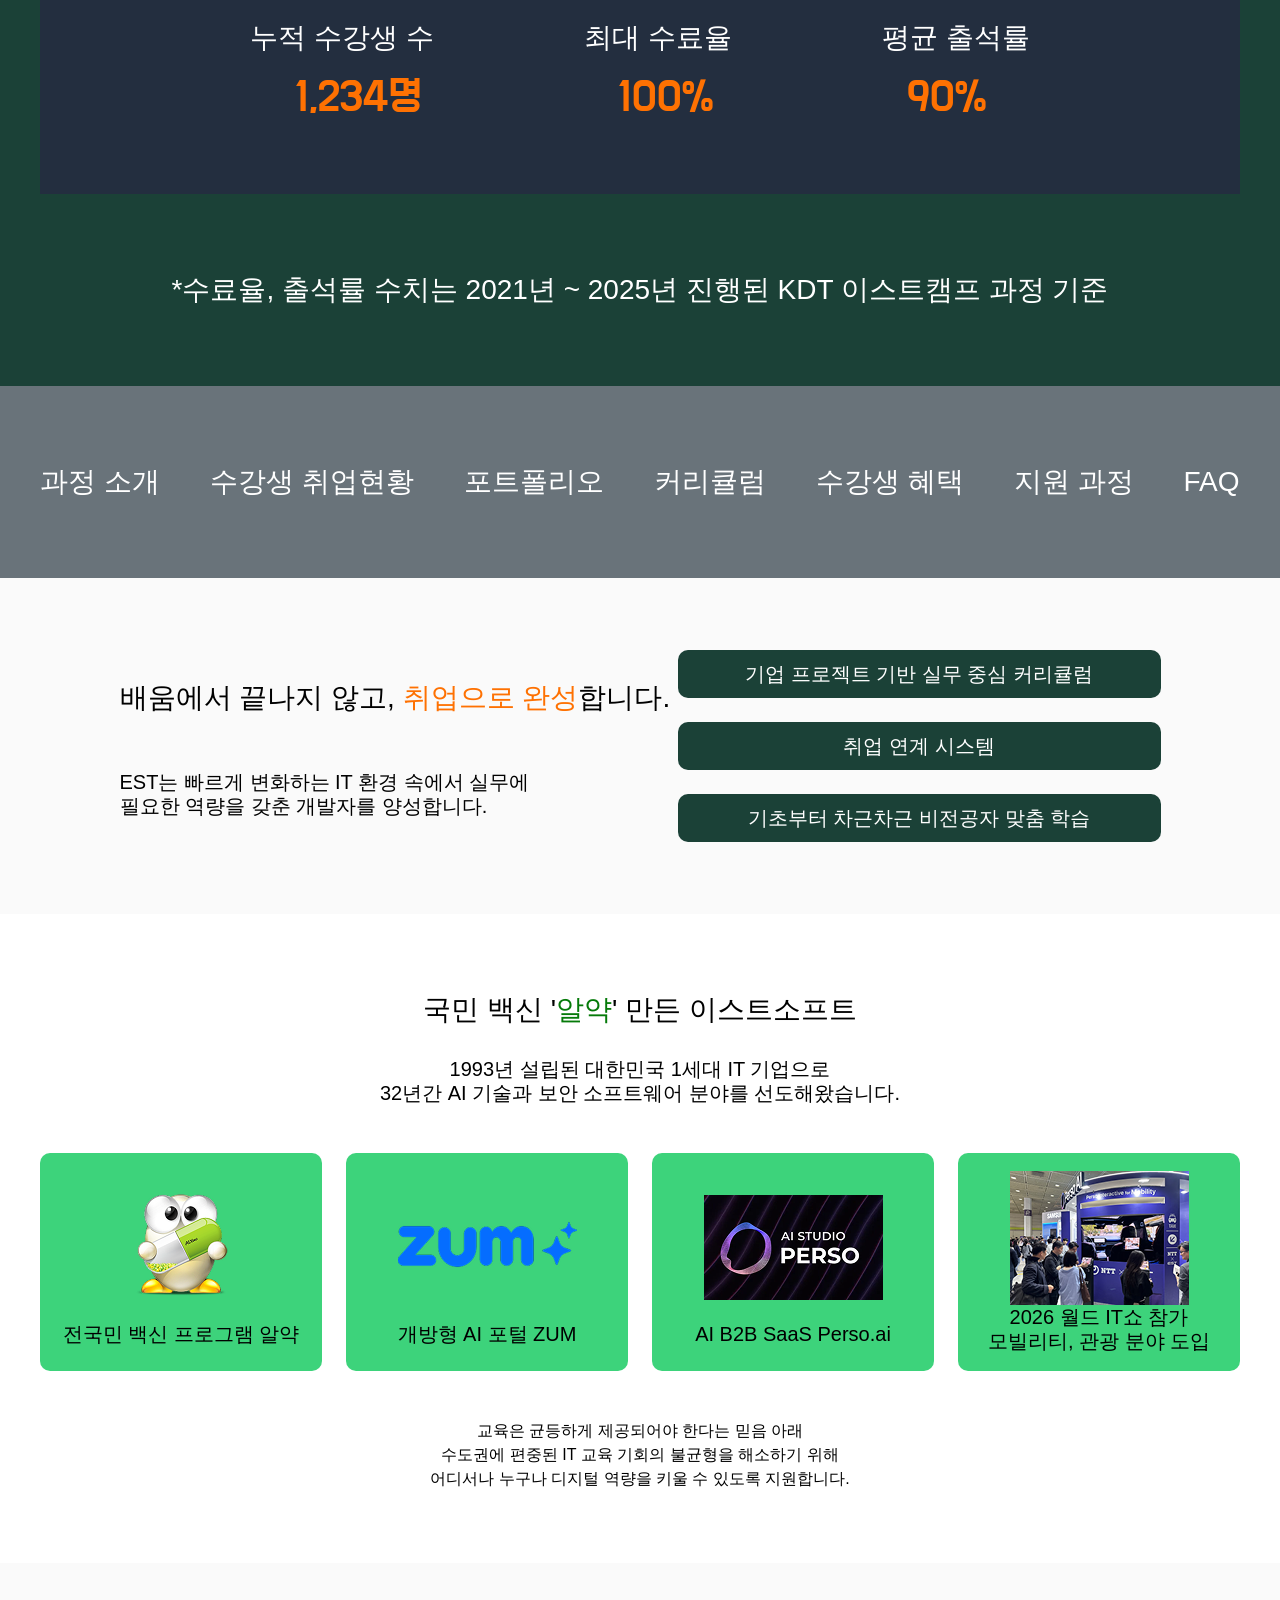
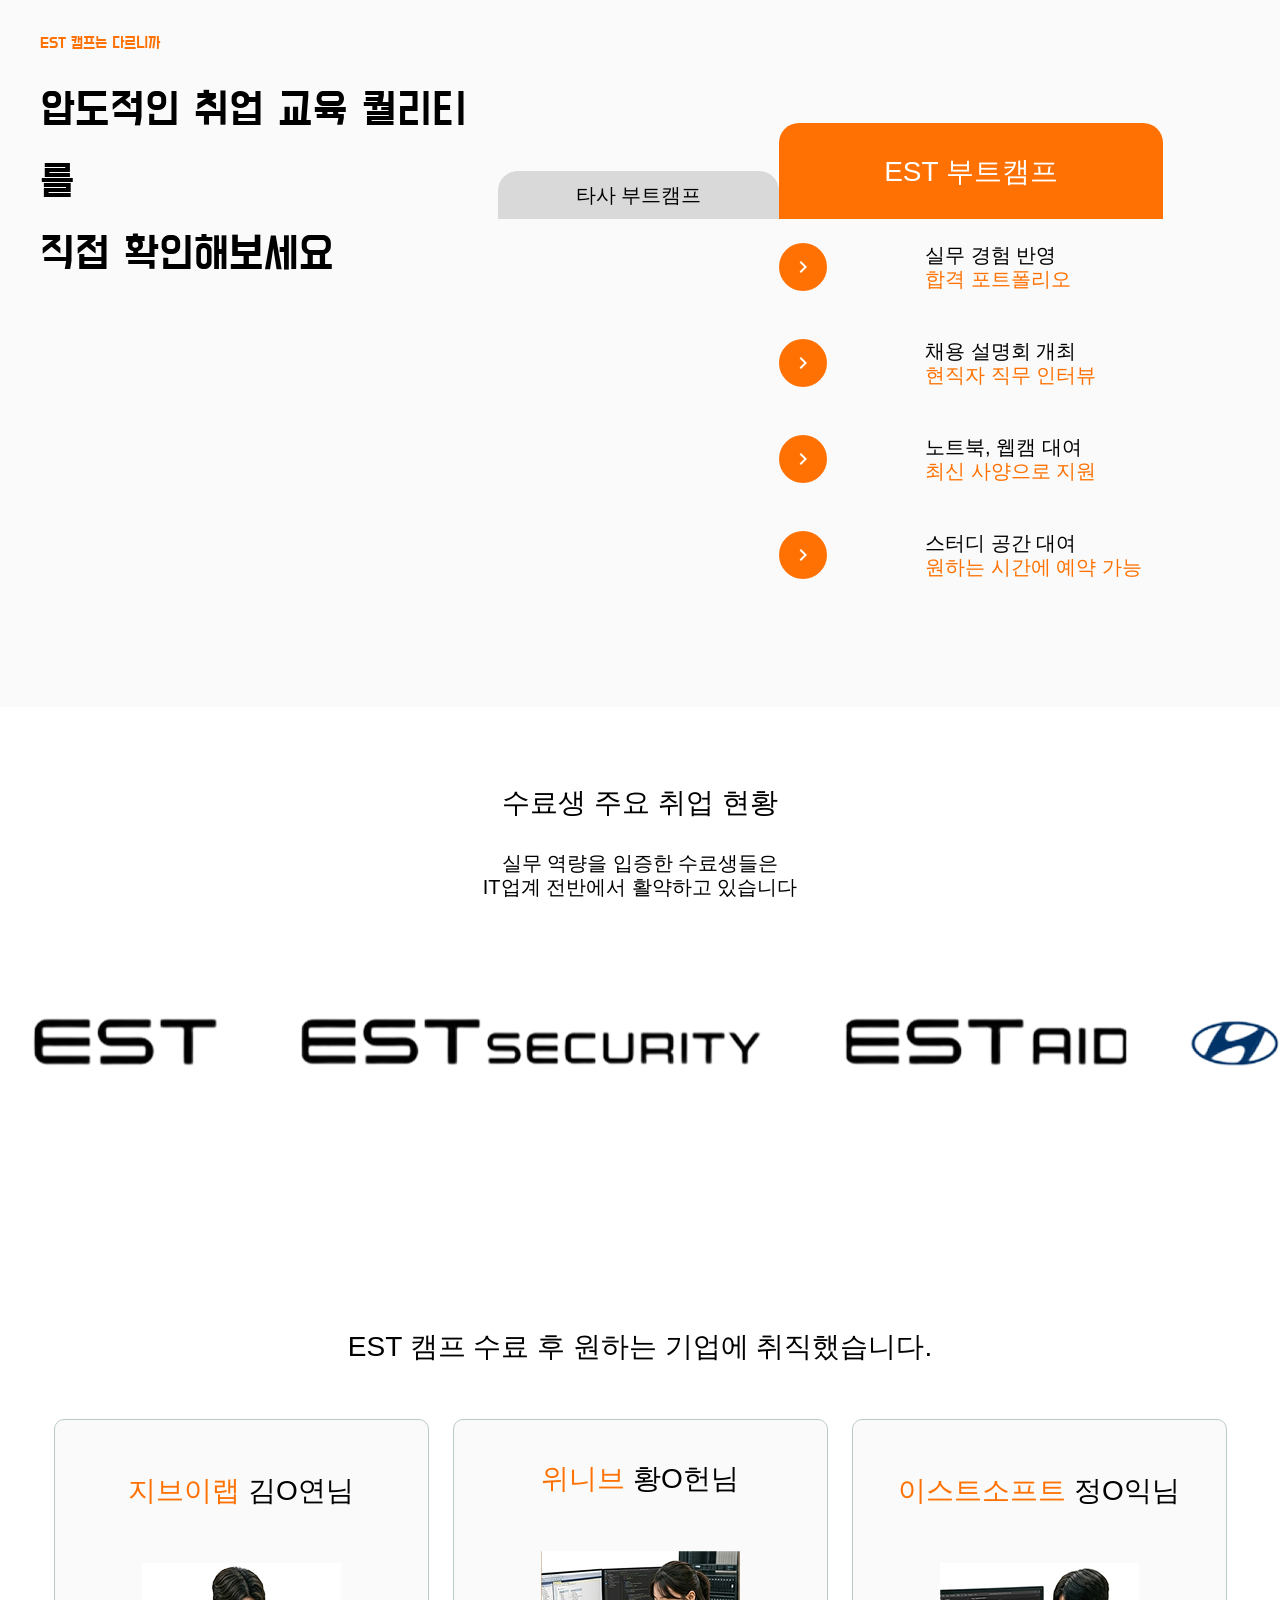
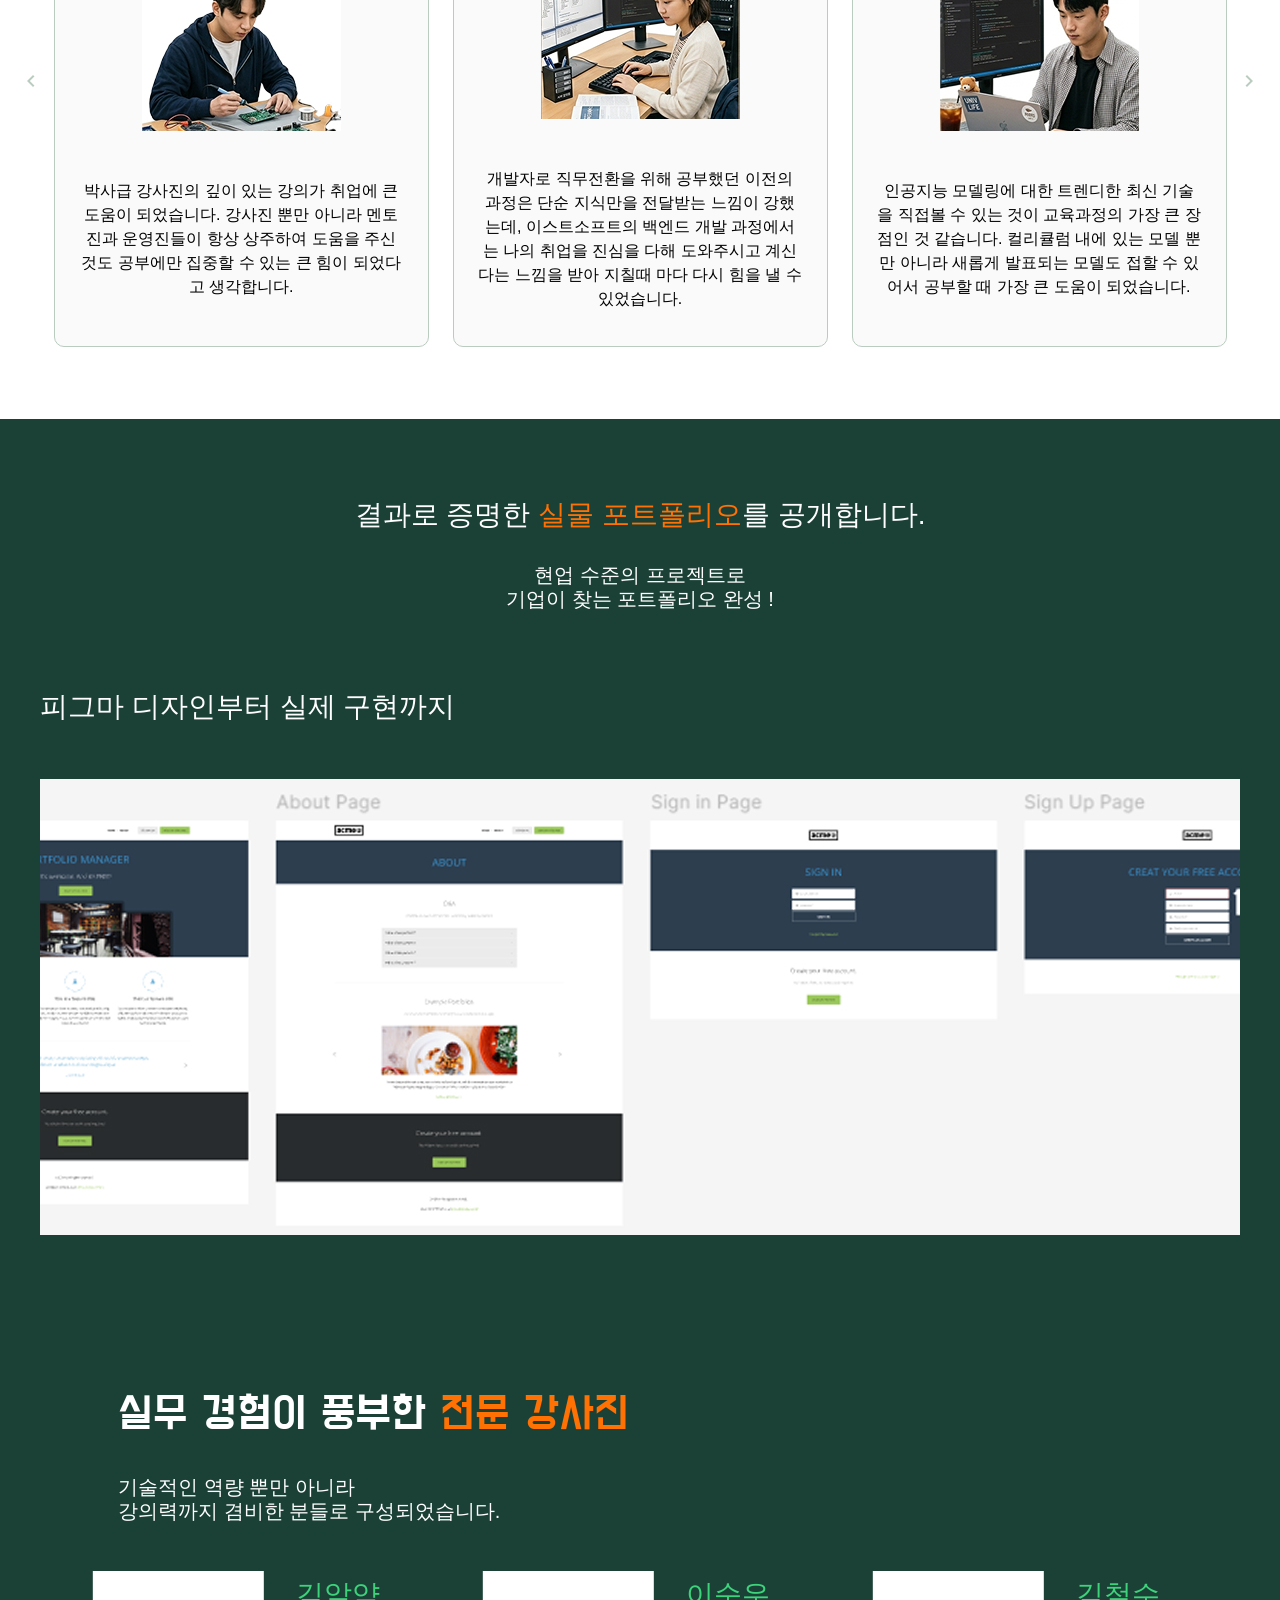
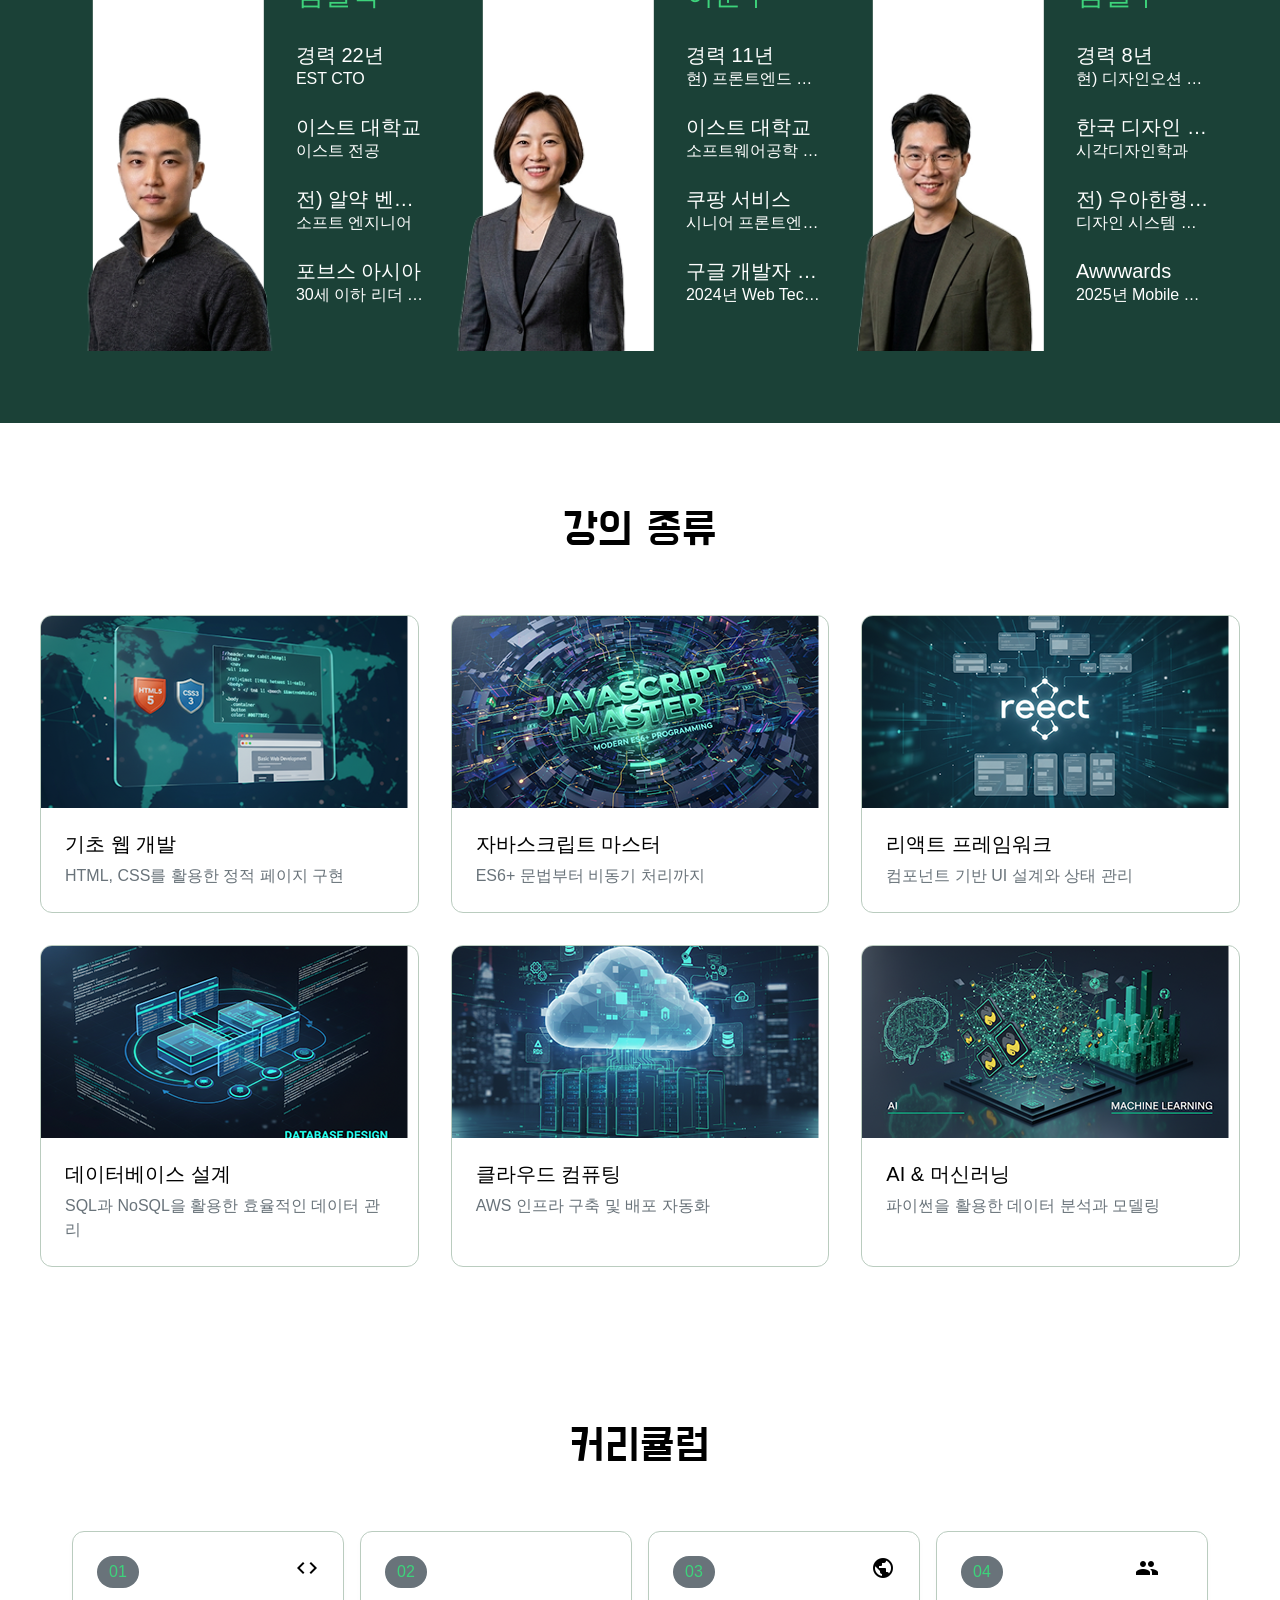
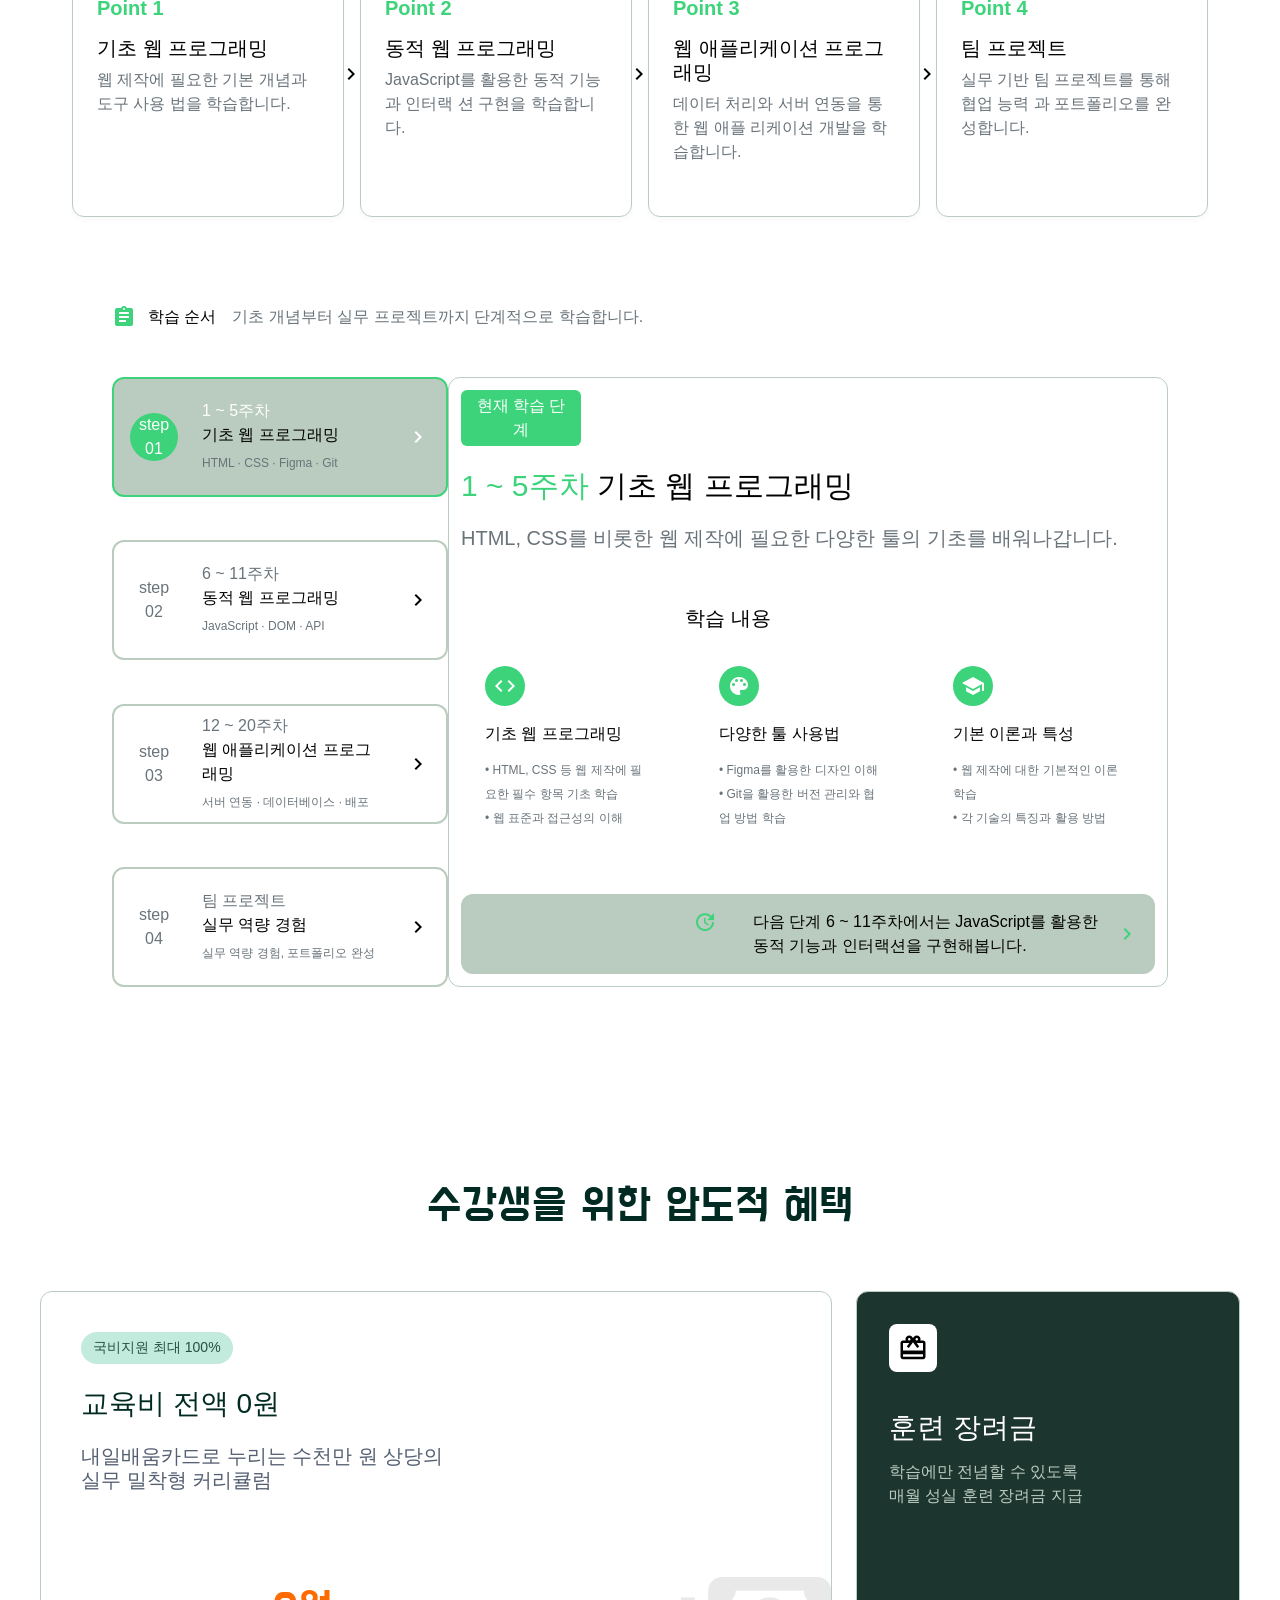
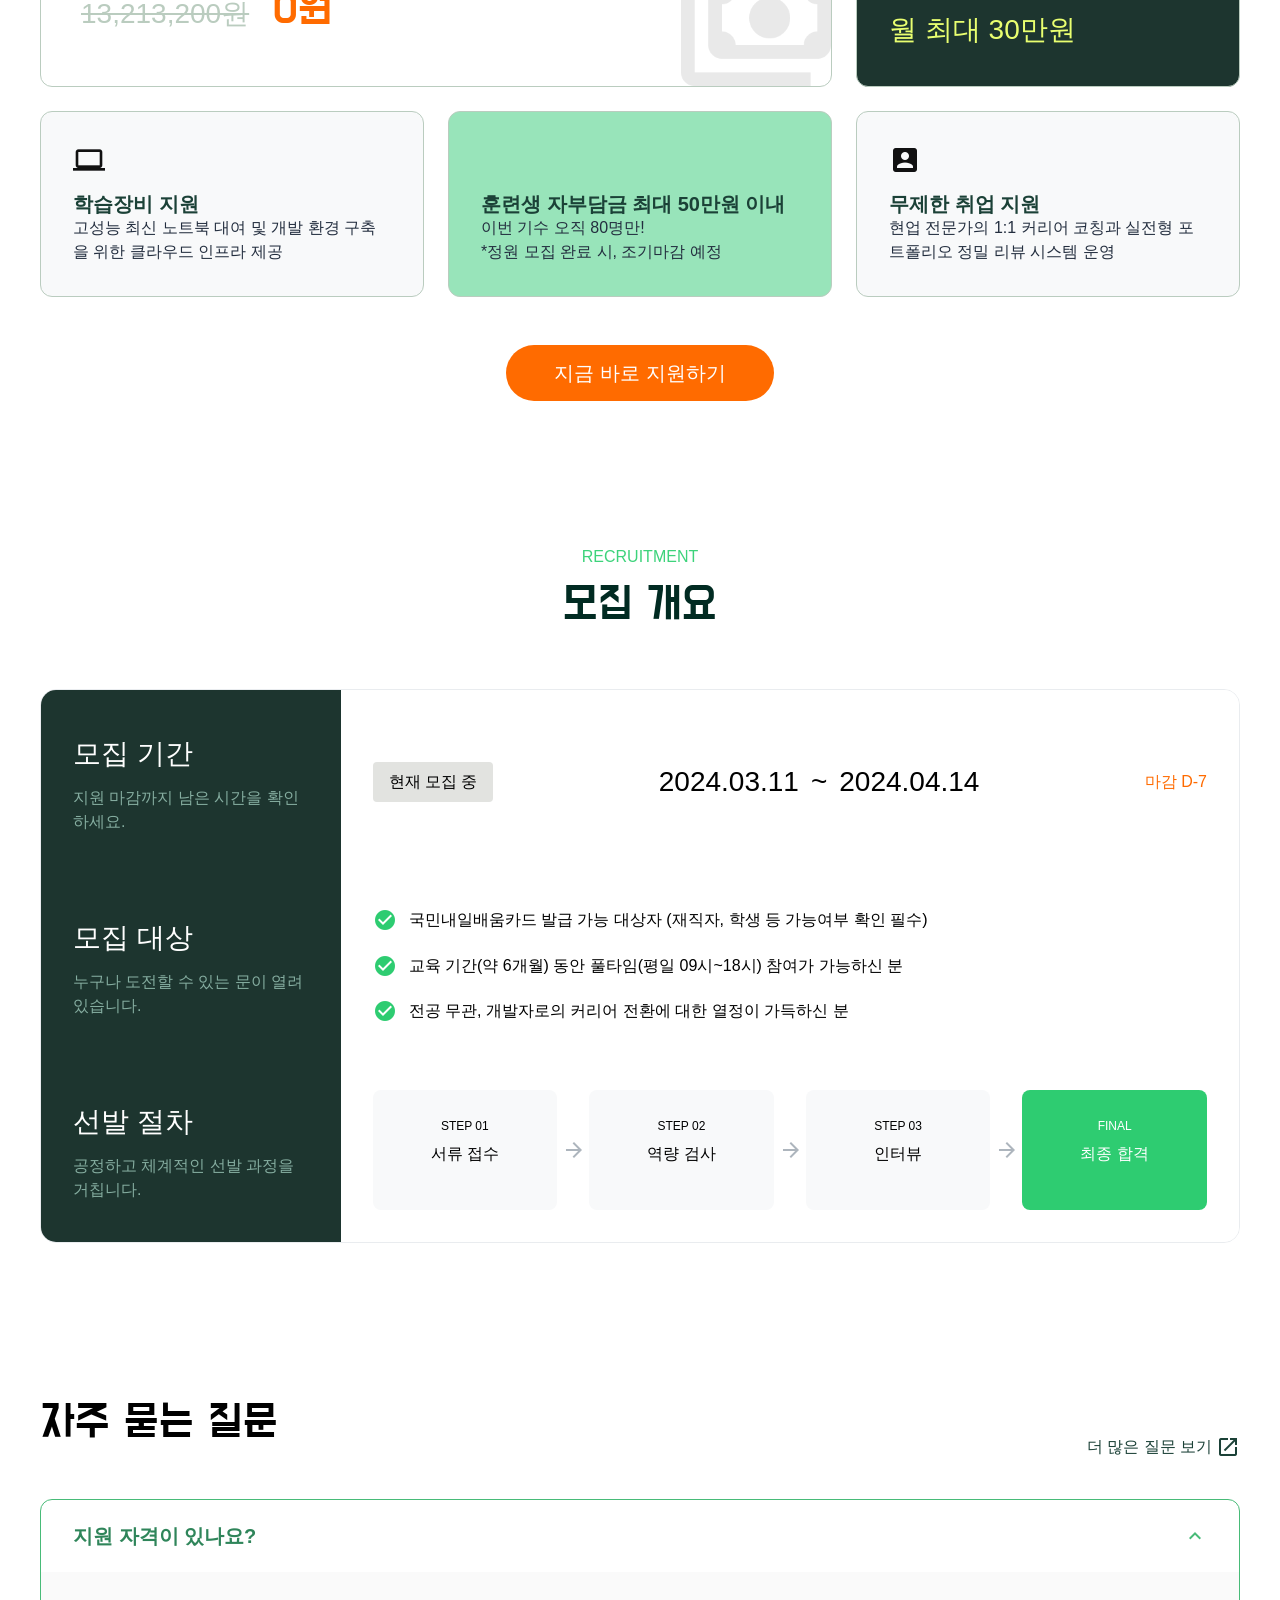
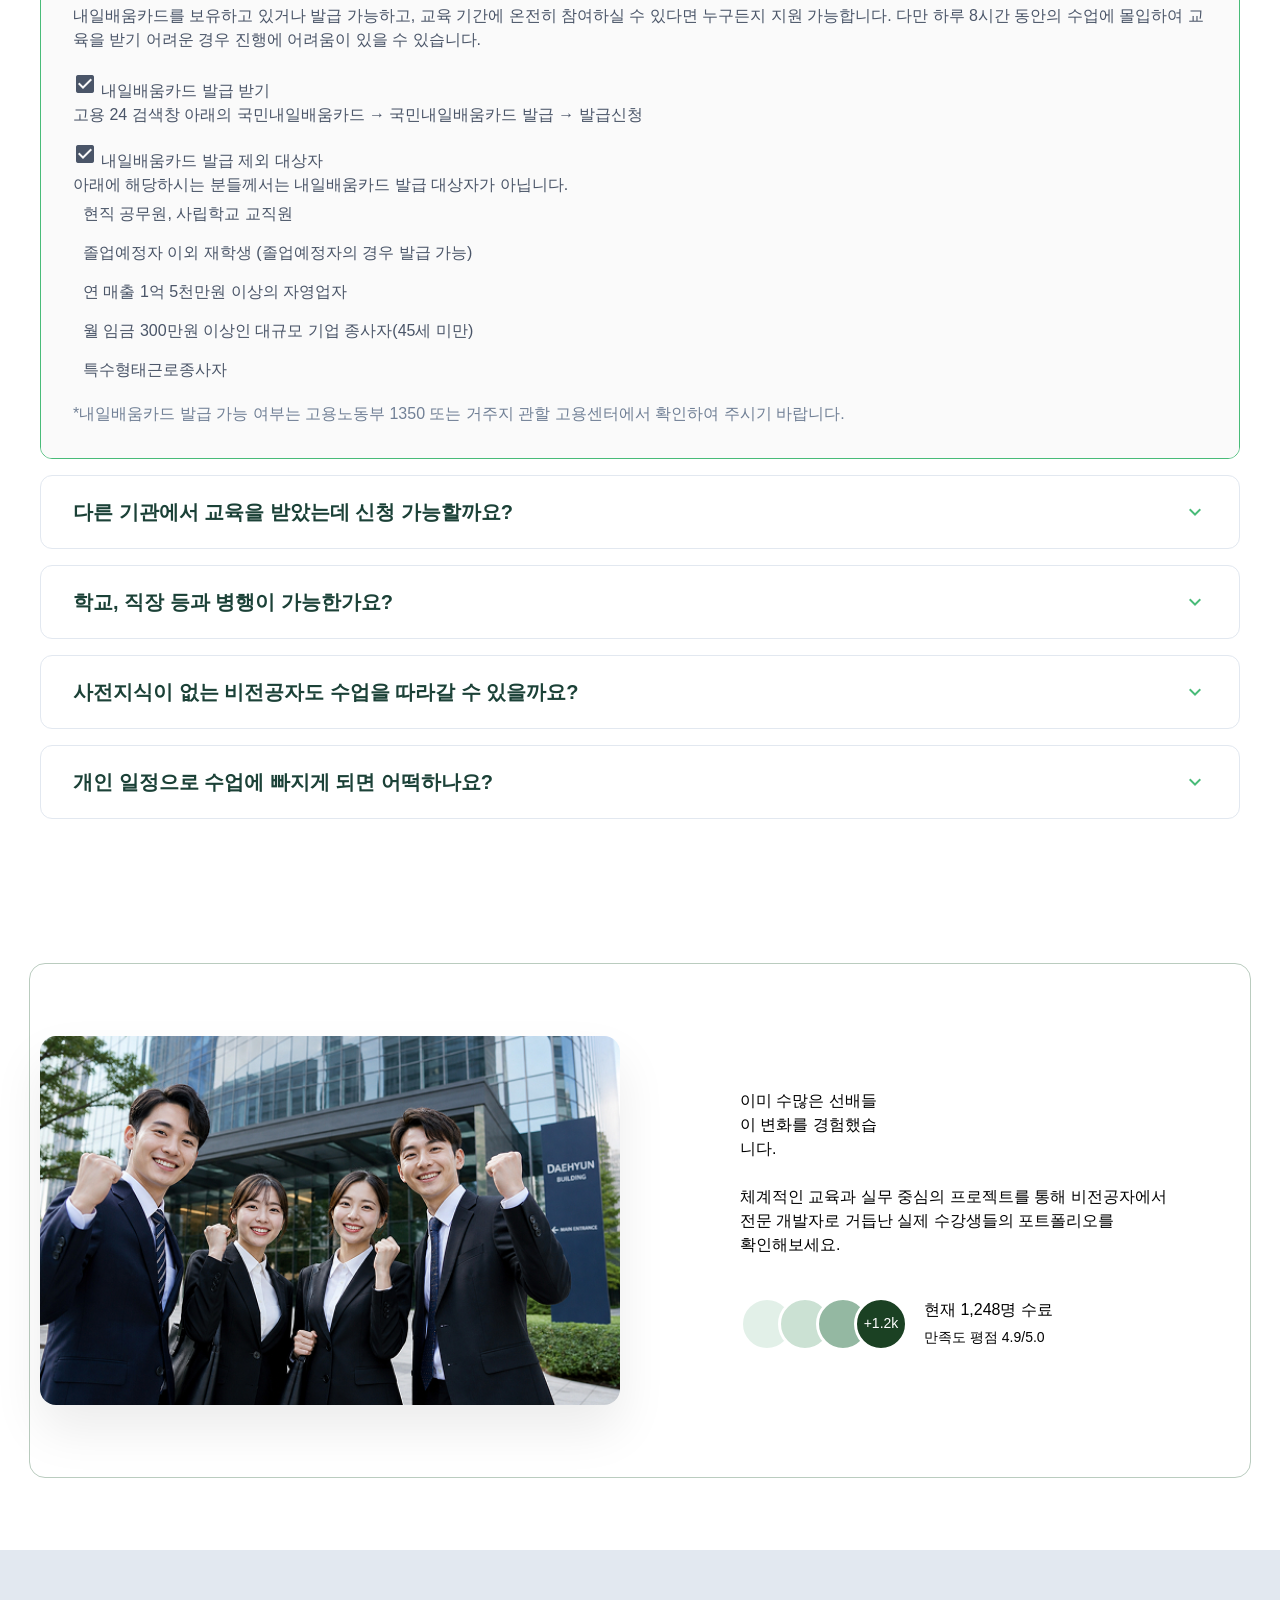
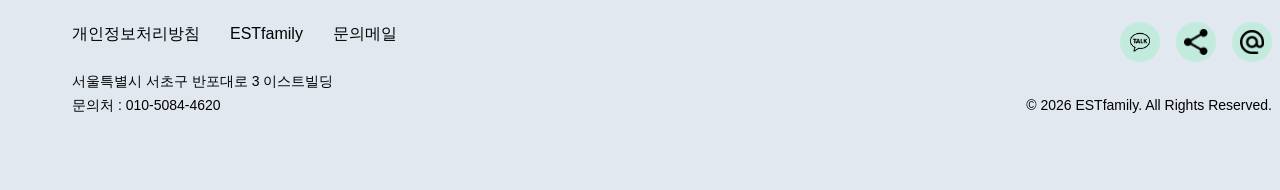
==== commit 2ade0b87: "Merge branch 'main' into feat-features" ====
--- a/index.html
+++ b/index.html
@@ -8,8 +8,7 @@
     <link rel="preconnect" href="https://fonts.gstatic.com" crossorigin />
     <link
       href="https://fonts.googleapis.com/css2?family=Do+Hyeon&family=Google+Sans+Flex:opsz,wght@6..144,1..1000&display=swap"
-      rel="stylesheet"
-    />
+      rel="stylesheet" />
     <link href="https://fonts.googleapis.com/icon?family=Material+Icons" rel="stylesheet" />
     <link rel="stylesheet" href="css/normalize.css" />
     <link rel="stylesheet" href="css/reset.css" />
@@ -34,7 +33,83 @@
           </ul>
         </nav>
       </div>
+
+      <div class="mega-menu">
+        <div class="mega-menu-container">
+          <div class="mega-left">
+            <img src="images/Mega_Menu.png" alt="이스트소프트 협의체 뉴스" class="mega-news-img" />
+            <p>이스트소프트, 캐나다 M2M Tech와 협의체.<br />AI 휴먼과 피지컬 AI 기술 융합 추진.</p>
+          </div>
+
+          <div class="mega-right">
+            <ul class="sub-list">
+              <li><a href="#">회사 소개</a></li>
+              <li><a href="#">사업 소개</a></li>
+              <li><a href="#">오시는 길</a></li>
+            </ul>
+            <ul class="sub-list">
+              <li><a href="#">공지사항</a></li>
+              <li><a href="#">온라인 교육</a></li>
+              <li><a href="#">오프라인/온라인 혼합</a></li>
+            </ul>
+            <ul class="sub-list">
+              <li><a href="#">공고</a></li>
+              <li><a href="#">자료실</a></li>
+              <li><a href="#">고객센터</a></li>
+            </ul>
+          </div>
+        </div>
+      </div>
     </header>
+
+    <aside class="quick-menu caption-light" aria-label="빠른 메뉴">
+      <div class="menu-header">QUICK MENU</div>
+
+      <nav class="menu-body">
+        <ul class="menu-list">
+          <li>
+            <a href="#" class="menu-item">
+              <span class="icon icon-apply" aria-hidden="true"></span>
+              <span>지원하기</span>
+            </a>
+          </li>
+
+          <li>
+            <a href="#" class="menu-item">
+              <span class="icon icon-lecture" aria-hidden="true"></span>
+              <span>온라인 강의</span>
+            </a>
+          </li>
+
+          <li>
+            <a href="#" class="menu-item">
+              <span class="icon icon-edu" aria-hidden="true"></span>
+              <span>온라인 교육</span>
+            </a>
+          </li>
+
+          <li>
+            <a href="#" class="menu-item">
+              <span class="icon icon-benefit" aria-hidden="true"></span>
+              <span>국비혜택</span>
+            </a>
+          </li>
+
+          <li>
+            <a href="#" class="menu-item">
+              <span class="icon icon-cs" aria-hidden="true"></span>
+              <span>고객센터</span>
+            </a>
+          </li>
+        </ul>
+      </nav>
+      <address class="menu-info">
+        <span class="icon icon-phone" aria-hidden="true"></span>
+        <p class="label">대표번호</p>
+        <a href="tel:01050844620" class="phone-num">010<br />5084<br />4620</a>
+        <p class="hours">평일 오전 10시<br />~오후 5시</p>
+      </address>
+    </aside>
 
     <main>
       <section class="hero-banner">
@@ -134,10 +209,9 @@
 
       <!--최호찬-->
       <section
-        class="section section-employment d-flex justify-content-center align-items-center text-center"
-      >
+        class="section section-employment d-flex justify-content-center align-items-center text-center">
         <div class="container">
-          <h1 class="title-l"><span class="text-orange">왜</span> 이스트캠프를 선택해야 할까요?</h1>
+          <h2 class="title-l"><span class="text-orange">왜</span> 이스트캠프를 선택해야 할까요?</h2>
           <h2 class="subtitle-regular">이론과 실습의 완벽한 조화!</h2>
           <h2 class="subtitle-regular">
             이스트소프트 현직자가 전달하는 실전 감각 극대화 과정을 만나보세요!
@@ -164,7 +238,7 @@
       </section>
 
       <section class="section section-navigation">
-        <h1 class="hidden">navigation bar</h1>
+        <h2 class="hidden">navigation bar</h2>
         <div class="container subtitle-regular">
           <ul class="d-flex justify-content-center align-items-center">
             <li><a href="#section-intro">과정 소개</a></li>
@@ -180,7 +254,7 @@
       <!--//최호찬-->
 
       <!--맹예진-->
-      <section class="section section-features d-flex justify-content-center">
+      <section id="section-intro" class="section section-features d-flex justify-content-center">
         <div class="features-box d-flex justify-content-between align-items-center">
           <div class="slogan">
             <h2 class="subtitle-regular">
@@ -300,7 +374,7 @@
       <!--//맹예진-->
 
       <!--맹예진-->
-      <section class="section section-jobstatus">
+      <section id="section-jobs" class="section section-jobstatus">
         <div class="status-text text-center">
           <h2 class="subtitle-regular">수료생 주요 취업 현황</h2>
           <p class="body-large-medium">
@@ -334,7 +408,7 @@
               <ul class="testimonial-list d-flex">
                 <li>
                   <h3 class="subtitle-regular"><span class="orange">지브이랩</span> 김O연님</h3>
-                  <img src="/images/testimonial card1.jpg" alt="김O연님 프로필 사진" />
+                  <img src="images/testimonial-card1.jpg" alt="김O연님 프로필 사진" />
                   <p class="body-normal-medium">
                     박사급 강사진의 깊이 있는 강의가 취업에 큰 도움이 되었습니다. 강사진 뿐만 아니라
                     멘토진과 운영진들이 항상 상주하여 도움을 주신 것도 공부에만 집중할 수 있는 큰
@@ -343,7 +417,7 @@
                 </li>
                 <li>
                   <h3 class="subtitle-regular"><span class="orange">위니브</span> 황O헌님</h3>
-                  <img src="/images/testimonial card2.jpg" alt="황O헌님 프로필 사진" />
+                  <img src="images/testimonial-card2.jpg" alt="황O헌님 프로필 사진" />
                   <p class="body-normal-medium">
                     개발자로 직무전환을 위해 공부했던 이전의 과정은 단순 지식만을 전달받는 느낌이
                     강했는데, 이스트소프트의 백엔드 개발 과정에서는 나의 취업을 진심을 다해
@@ -352,7 +426,7 @@
                 </li>
                 <li>
                   <h3 class="subtitle-regular"><span class="orange">이스트소프트</span> 정O익님</h3>
-                  <img src="/images/testimonial card3.jpg" alt="정O익님 프로필 사진" />
+                  <img src="images/testimonial-card3.jpg" alt="정O익님 프로필 사진" />
                   <p class="body-normal-medium">
                     인공지능 모델링에 대한 트렌디한 최신 기술을 직접볼 수 있는 것이 교육과정의 가장
                     큰 장점인 것 같습니다. 컬리큘럼 내에 있는 모델 뿐만 아니라 새롭게 발표되는
@@ -361,7 +435,7 @@
                 </li>
                 <li>
                   <h3 class="subtitle-regular"><span class="orange">이스트소프트</span> 홍O동님</h3>
-                  <img src="/images/testimonial card4.jpg" alt="홍O동님 프로필 사진" />
+                  <img src="images/testimonial-card4.jpg" alt="홍O동님 프로필 사진" />
                   <p class="body-normal-medium">
                     박사급 강사진의 깊이 있는 강의가 취업에 큰 도움이 되었습니다. 강사진 뿐만 아니라
                     멘토진과 운영진들이 항상 상주하여 도움을 주신 것도 공부에만 집중할 수 있는 큰
@@ -379,7 +453,7 @@
       <!--//장진혁-->
 
       <!--맹예진-->
-      <section class="section section-portfolio">
+      <section id="section-portfolio" class="section section-portfolio">
         <div class="container text-center">
           <h2 class="subtitle-regular">
             결과로 증명한 <span class="orange">실물 포트폴리오</span>를 공개합니다.
@@ -387,32 +461,355 @@
           <p class="body-large-medium">현업 수준의 프로젝트로<br />기업이 찾는 포트폴리오 완성 !</p>
           <h3 class="subtitle-regular text-left">피그마 디자인부터 실제 구현까지</h3>
           <div class="portfolio-img container d-flex">
-            <img class="active" src="/images/portfolio1.jpg" alt="포트폴리오 사진들" />
-            <img src="/images/portfolio2.jpg" alt="포트폴리오 사진들" />
+            <img class="active" src="images/portfolio1.jpg" alt="포트폴리오 사진들" />
+            <img src="images/portfolio2.jpg" alt="포트폴리오 사진들" />
           </div>
         </div>
       </section>
       <!--맹예진-->
 
+      <!--//장진혁-->
       <section class="section section-instructors">
-        <div class="container title-l text-left">
-          <h2>실무 경험이 풍부한 <span class="orange">전문 강사진</span></h2>
-          <p class="body-large-medium">
-            기술적인 역량 뿐만 아니라<br />
-            강의력까지 겸비한 분들로 구성되었습니다.
-          </p>
-        </div>
-      </section>
-      <!--맹예진-->
-
-      <!--장진혁-->
-      <section class="section section-lecture">
-        <div class="container"></div>
-      </section>
-
-      <section id="section-curriculum" class="section section-curriculum">
-        <div class="container">
+        <div class="d-flex flex-column container">
+          <div class="instructors-text d-flex flex-column g-1">
+            <h2 class="title-l">실무 경험이 풍부한 <span class="orange">전문 강사진</span></h2>
+            <div>
+              <p class="body-large-medium">기술적인 역량 뿐만 아니라</p>
+              <p class="body-large-medium">강의력까지 겸비한 분들로 구성되었습니다.</p>
+            </div>
+          </div>
+          <div class="d-flex align-items-center">
+            <div class="instructors-card d-flex">
+              <img src="images/instructors-image1.png" alt="강사진 프로필 사진" />
+              <ul>
+                <li class="d-flex flex-column g-1">
+                  <p class="subtitle-regular light-green">김알약</p>
+                  <div class="personal-history">
+                    <p>경력 22년</p>
+                    <p>EST CTO</p>
+                  </div>
+                  <div class="personal-history">
+                    <p>이스트 대학교</p>
+                    <p>이스트 전공</p>
+                  </div>
+                  <div class="personal-history">
+                    <p>전&#41; 알약 벤쳐스</p>
+                    <p>소프트 엔지니어</p>
+                  </div>
+                  <div class="personal-history">
+                    <p>포브스 아시아</p>
+                    <p>30세 이하 리더 50인 선정</p>
+                  </div>
+                </li>
+              </ul>
+            </div>
+            <div class="instructors-card d-flex">
+              <img src="images/instructors-image2.png" alt="강사진 프로필 사진" />
+              <ul>
+                <li class="d-flex flex-column g-1">
+                  <p class="subtitle-regular light-green">이순우</p>
+                  <div class="personal-history">
+                    <p>경력 11년</p>
+                    <p>현&#41; 프론트엔드 팀장</p>
+                  </div>
+                  <div class="personal-history">
+                    <p>이스트 대학교</p>
+                    <p>소프트웨어공학 학사</p>
+                  </div>
+                  <div class="personal-history">
+                    <p>쿠팡 서비스</p>
+                    <p>시니어 프론트엔드 엔지니어</p>
+                  </div>
+                  <div class="personal-history">
+                    <p>구글 개발자 그룹</p>
+                    <p>2024년 Web Tech 부문 최우수 스피커 선정</p>
+                  </div>
+                </li>
+              </ul>
+            </div>
+            <div class="instructors-card d-flex">
+              <img src="images/instructors-image3.png" alt="강사진 프로필 사진" />
+              <ul>
+                <li class="d-flex flex-column g-1">
+                  <p class="subtitle-regular light-green">김철수</p>
+                  <div class="personal-history">
+                    <p>경력 8년</p>
+                    <p>현&#41; 디자인오션 크리에이티브 디렉터</p>
+                  </div>
+                  <div class="personal-history">
+                    <p>한국 디자인 예술대학교</p>
+                    <p>시각디자인학과</p>
+                  </div>
+                  <div class="personal-history">
+                    <p>전&#41; 우아한형제들</p>
+                    <p>디자인 시스템 구축 매니저</p>
+                  </div>
+                  <div class="personal-history">
+                    <p>Awwwards</p>
+                    <p>2025년 Mobile 부문 본상 수상</p>
+                  </div>
+                </li>
+              </ul>
+            </div>
+          </div>
+        </div>
+      </section>
+
+      <section class="section section-lecture container">
+        <div class="container d-flex flex-column align-items-center">
           <h2 class="title-l">강의 종류</h2>
+          <ul class="lecture-grid">
+            <li class="lecture-card">
+              <div class="card-image">
+                <img src="images/lecture-image1.png" alt="기초 웹 개발 이미지" />
+              </div>
+              <div class="card-text-box d-flex flex-column">
+                <h3 class="body-large-medium">기초 웹 개발</h3>
+                <p class="body-normal-regular">HTML, CSS를 활용한 정적 페이지 구현</p>
+              </div>
+            </li>
+            <li class="lecture-card">
+              <div class="card-image">
+                <img src="images/lecture-image2.png" alt="자바스크립트 마스터 이미지" />
+              </div>
+              <div class="card-text-box d-flex flex-column">
+                <h3 class="body-large-medium">자바스크립트 마스터</h3>
+                <p class="body-normal-regular">ES6+ 문법부터 비동기 처리까지</p>
+              </div>
+            </li>
+            <li class="lecture-card">
+              <div class="card-image">
+                <img src="images/lecture-image3.png" alt="리액트 프레임워크 이미지" />
+              </div>
+              <div class="card-text-box d-flex flex-column">
+                <h3 class="body-large-medium">리액트 프레임워크</h3>
+                <p class="body-normal-regular">컴포넌트 기반 UI 설계와 상태 관리</p>
+              </div>
+            </li>
+            <li class="lecture-card">
+              <div class="card-image">
+                <img src="images/lecture-image4.png" alt="데이터베이스 설계 이미지" />
+              </div>
+              <div class="card-text-box d-flex flex-column">
+                <h3 class="body-large-medium">데이터베이스 설계</h3>
+                <p class="body-normal-regular">SQL과 NoSQL을 활용한 효율적인 데이터 관리</p>
+              </div>
+            </li>
+            <li class="lecture-card">
+              <div class="card-image">
+                <img src="images/lecture-image5.png" alt="클라우드 컴퓨팅 이미지" />
+              </div>
+              <div class="card-text-box d-flex flex-column">
+                <h3 class="body-large-medium">클라우드 컴퓨팅</h3>
+                <p class="body-normal-regular">AWS 인프라 구축 및 배포 자동화</p>
+              </div>
+            </li>
+            <li class="lecture-card">
+              <div class="card-image">
+                <img src="images/lecture-image6.png" alt="AI & 머신러닝 이미지" />
+              </div>
+              <div class="card-text-box d-flex flex-column">
+                <h3 class="body-large-medium">AI & 머신러닝</h3>
+                <p class="body-normal-regular">파이썬을 활용한 데이터 분석과 모델링</p>
+              </div>
+            </li>
+          </ul>
+        </div>
+      </section>
+
+      <section id="section-curriculum" class="section section-curriculum container">
+        <div class="container d-flex flex-column align-items-center">
+          <h2 class="title-l">커리큘럼</h2>
+          <ul class="curriculum-list d-flex">
+            <li>
+              <div class="curriculum-list-top d-flex justify-content-between curriculum-bh32">
+                <div class="curriculum-overlay">
+                  <p class="body-normal-medium light-green">01</p>
+                </div>
+                <p class="material-icons">code</p>
+              </div>
+              <h3 class="body-large-bold light-green curriculum-bh32">Point 1</h3>
+              <h3 class="body-large-medium">기초 웹 프로그래밍</h3>
+              <p class="body-normal-medium">
+                웹 제작에 필요한 기본 개념과 도구 사용 법을 학습합니다.
+              </p>
+              <span class="material-icons">chevron_right</span>
+            </li>
+            <li>
+              <div class="curriculum-list-top d-flex justify-content-between curriculum-bh32">
+                <div class="curriculum-overlay">
+                  <p class="body-normal-medium light-green">02</p>
+                </div>
+                <p class="material-icons">javascript</p>
+              </div>
+              <h3 class="body-large-bold light-green curriculum-bh32">Point 2</h3>
+              <h3 class="body-large-medium">동적 웹 프로그래밍</h3>
+              <p class="body-normal-medium">
+                JavaScript를 활용한 동적 기능과 인터랙 션 구현을 학습합니다.
+              </p>
+              <span class="material-icons">chevron_right</span>
+            </li>
+            <li>
+              <div class="curriculum-list-top d-flex justify-content-between curriculum-bh32">
+                <div class="curriculum-overlay">
+                  <p class="body-normal-medium light-green">03</p>
+                </div>
+                <p class="material-icons">public</p>
+              </div>
+              <h3 class="body-large-bold light-green curriculum-bh32">Point 3</h3>
+              <h3 class="body-large-medium">웹 애플리케이션 프로그래밍</h3>
+              <p class="body-normal-medium">
+                데이터 처리와 서버 연동을 통한 웹 애플 리케이션 개발을 학습합니다.
+              </p>
+              <span class="material-icons">chevron_right</span>
+            </li>
+            <li>
+              <div class="curriculum-list-top d-flex justify-content-between curriculum-bh32">
+                <div class="curriculum-overlay">
+                  <p class="body-normal-medium light-green">04</p>
+                </div>
+                <p class="material-icons">groups</p>
+              </div>
+              <h3 class="body-large-bold light-green curriculum-bh32">Point 4</h3>
+              <h3 class="body-large-medium">팀 프로젝트</h3>
+              <p class="body-normal-medium">
+                실무 기반 팀 프로젝트를 통해 협업 능력 과 포트폴리오를 완성합니다.
+              </p>
+            </li>
+          </ul>
+          <div class="curriculum-table d-flex flex-column">
+            <div class="curriculum-table-heading d-flex align-items-center">
+              <p class="material-icons light-green">assignment</p>
+              <div class="curriculum-table-heading-text d-flex align-items-center">
+                <h3 class="body-normal-medium">학습 순서</h3>
+                <p class="body-normal-medium background-grey">
+                  기초 개념부터 실무 프로젝트까지 단계적으로 학습합니다.
+                </p>
+              </div>
+            </div>
+            <div class="curriculum-table-body d-flex justify-content-between">
+              <ul class="table-body-content-left d-flex flex-column justify-content-between">
+                <li class="active">
+                  <div class="content-left-overlay body-normal-medium">
+                    <p>step</p>
+                    <p>01</p>
+                  </div>
+                  <div class="content-left-text d-flex flex-column">
+                    <p class="body-normal-medium background-grey">1 ~ 5주차</p>
+                    <p class="body-normal-regular">기초 웹 프로그래밍</p>
+                    <p class="body-small-12 background-grey">HTML · CSS · Figma · Git</p>
+                  </div>
+                  <span class="material-icons">chevron_right</span>
+                </li>
+                <li>
+                  <div class="content-left-overlay body-normal-medium">
+                    <p>step</p>
+                    <p>02</p>
+                  </div>
+                  <div class="content-left-text d-flex flex-column">
+                    <p class="body-normal-medium background-grey">6 ~ 11주차</p>
+                    <p class="body-normal-regular">동적 웹 프로그래밍</p>
+                    <p class="body-small-12 background-grey">JavaScript · DOM · API</p>
+                  </div>
+                  <span class="material-icons">chevron_right</span>
+                </li>
+                <li>
+                  <div class="content-left-overlay body-normal-medium">
+                    <p>step</p>
+                    <p>03</p>
+                  </div>
+                  <div class="content-left-text d-flex flex-column">
+                    <p class="body-normal-medium background-grey">12 ~ 20주차</p>
+                    <p class="body-normal-regular">웹 애플리케이션 프로그 래밍</p>
+                    <p class="body-small-12 background-grey">서버 연동 · 데이터베이스 · 배포</p>
+                  </div>
+                  <span class="material-icons">chevron_right</span>
+                </li>
+                <li>
+                  <div class="content-left-overlay body-normal-medium">
+                    <p>step</p>
+                    <p>04</p>
+                  </div>
+                  <div class="content-left-text d-flex flex-column">
+                    <p class="body-normal-medium background-grey">팀 프로젝트</p>
+                    <p class="body-normal-regular">실무 역량 경험</p>
+                    <p class="body-small-12 background-grey">실무 역량 경험, 포트폴리오 완성</p>
+                  </div>
+                  <span class="material-icons">chevron_right</span>
+                </li>
+              </ul>
+              <ul class="table-body-content-right d-flex flex-column">
+                <li class="table-body-content-right-top d-flex flex-column">
+                  <p class="content-right-overlay body-normal-regular text-center">
+                    현재 학습 단계
+                  </p>
+                  <h3 class="body-large-30">
+                    <span class="light-green">1 ~ 5주차</span> 기초 웹 프로그래밍
+                  </h3>
+                  <p class="body-large-medium background-grey">
+                    HTML, CSS를 비롯한 웹 제작에 필요한 다양한 툴의 기초를 배워나갑니다.
+                  </p>
+                </li>
+                <li class="table-body-content-right-bottom d-flex flex-column">
+                  <div class="table-body-content-right-bottom-top d-flex">
+                    <span class="material-icons light-green">grid_view</span>
+                    <p class="body-large-medium">학습 내용</p>
+                  </div>
+                  <ul class="table-body-content-right-bottom-mid d-flex">
+                    <li class="table-body-content-right-bottom-content-list d-flex">
+                      <div>
+                        <span class="material-icons table-body-content-right-bigicon">code</span>
+                        <p class="body-normal-medium">기초 웹 프로그래밍</p>
+                        <div class="table-body-content-right-text g-harf">
+                          <p class="body-small-12 background-grey">
+                            • HTML, CSS 등 웹 제작에 필 요한 필수 항목 기초 학습
+                          </p>
+                          <p class="body-small-12 background-grey">• 웹 표준과 접근성의 이해</p>
+                        </div>
+                      </div>
+                    </li>
+                    <li class="table-body-content-right-bottom-content-list d-flex">
+                      <div>
+                        <span class="material-icons table-body-content-right-bigicon"
+                          >color_lens</span
+                        >
+                        <p class="body-normal-medium">다양한 툴 사용법</p>
+                        <div class="table-body-content-right-text g-harf">
+                          <p class="body-small-12 background-grey">• Figma를 활용한 디자인 이해</p>
+                          <p class="body-small-12 background-grey">
+                            • Git을 활용한 버전 관리와 협 업 방법 학습
+                          </p>
+                        </div>
+                      </div>
+                    </li>
+                    <li class="table-body-content-right-bottom-content-list d-flex">
+                      <div>
+                        <span class="material-icons table-body-content-right-bigicon">school</span>
+                        <p class="body-normal-medium">기본 이론과 특성</p>
+                        <div class="table-body-content-right-text g-harf">
+                          <p class="body-small-12 background-grey">
+                            • 웹 제작에 대한 기본적인 이론 학습
+                          </p>
+                          <p class="body-small-12 background-grey">• 각 기술의 특징과 활용 방법</p>
+                        </div>
+                      </div>
+                    </li>
+                  </ul>
+                </li>
+                <li
+                  class="table-body-content-right-foot d-flex align-items-center justify-content-between">
+                  <div class="d-flex g-harf">
+                    <span class="material-icons light-green">tips_and_updates</span>
+                    <p class="body-normal-medium">
+                      다음 단계 6 ~ 11주차에서는 JavaScript를 활용한 동적 기능과 인터랙션을
+                      구현해봅니다.
+                    </p>
+                  </div>
+                  <span class="material-icons light-green">chevron_right</span>
+                </li>
+              </ul>
+            </div>
+          </div>
         </div>
       </section>
       <!--//장진혁-->
@@ -509,13 +906,13 @@
               >
             </div>
             <div class="content-header">
-              <span class="badge badge--gray body-normal-medium">현재 모집 중</span>
+              <span class="badge badge--gray">현재 모집 중</span>
               <div class="date-range">
                 <time datetime="2024-03-11" class="subtitle-regular">2024.03.11</time>
                 <span class="subtitle-regular">&#126;</span>
                 <time datetime="2024-04-14" class="subtitle-regular">2024.04.14</time>
               </div>
-              <strong class="d-day-text body-normal-medium">마감 D-7</strong>
+              <strong class="d-day-text">마감 D-7</strong>
             </div>
 
             <ul class="recruitment-check-list">
@@ -728,8 +1125,8 @@
       <!--//주성문-->
       <!--최호찬-->
       <section class="section section-visual body-normal-regular">
-        <h1 class="hidden">Visual References for visual interest</h1>
-        <div class="container d-flex align-items-center">
+        <h2 class="hidden">Visual References for visual interest</h2>
+        <div class="container d-flex align-items-center justify-content-between">
           <figure class="figure-visual">
             <img src="images/fe-14.jpg" alt="수료생사진" />
           </figure>
@@ -746,8 +1143,7 @@
                 <li></li>
                 <li></li>
                 <li
-                  class="visual-count d-flex justify-content-center align-items-center caption-light"
-                >
+                  class="visual-count d-flex justify-content-center align-items-center caption-light">
                   +1.2k
                 </li>
               </ul>
@@ -766,7 +1162,7 @@
           <nav class="footer-nav d-flex body-normal-medium">
             <a href="#" target="_blank">개인정보처리방침</a>
             <a href="https://estfamily.career.greetinghr.com/ko/home" target="_blank">ESTfamily</a>
-            <a href="https://mailto:estcampus@estsoft.com/" target="_blank">문의메일</a>
+            <a href="mailto:estcampus@estsoft.com/" target="_blank">문의메일</a>
           </nav>
           <div class="footer-info">
             <p>서울특별시 서초구 반포대로 3 이스트빌딩</p>
@@ -781,7 +1177,7 @@
             <a href="https://www.instagram.com/estbootcamp/" target="_blank"
               ><img src="images/share.png" alt="공유하기"
             /></a>
-            <a href="https://mailto:estcampus@estsoft.com/" target="_blank"
+            <a href="mailto:estcampus@estsoft.com/" target="_blank"
               ><img src="images/alternate_email.png" alt="이메일"
             /></a>
           </div>
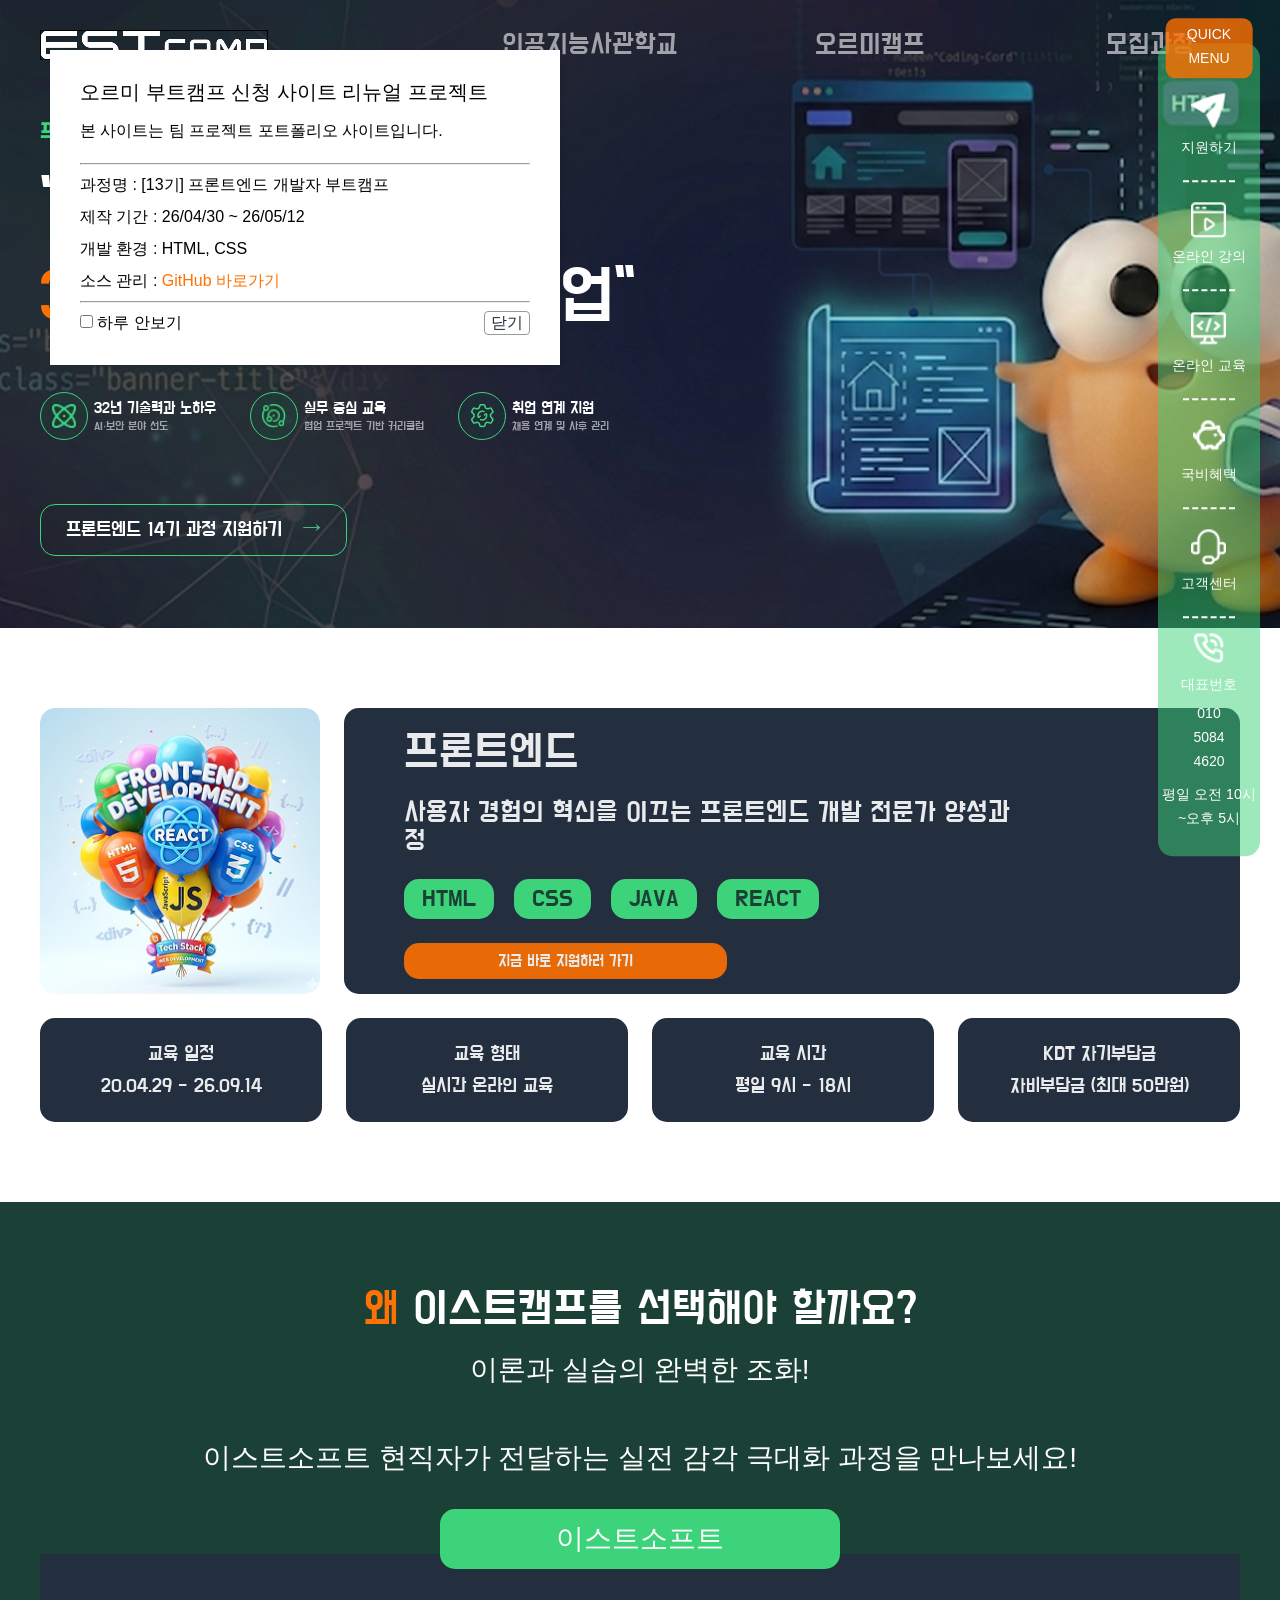
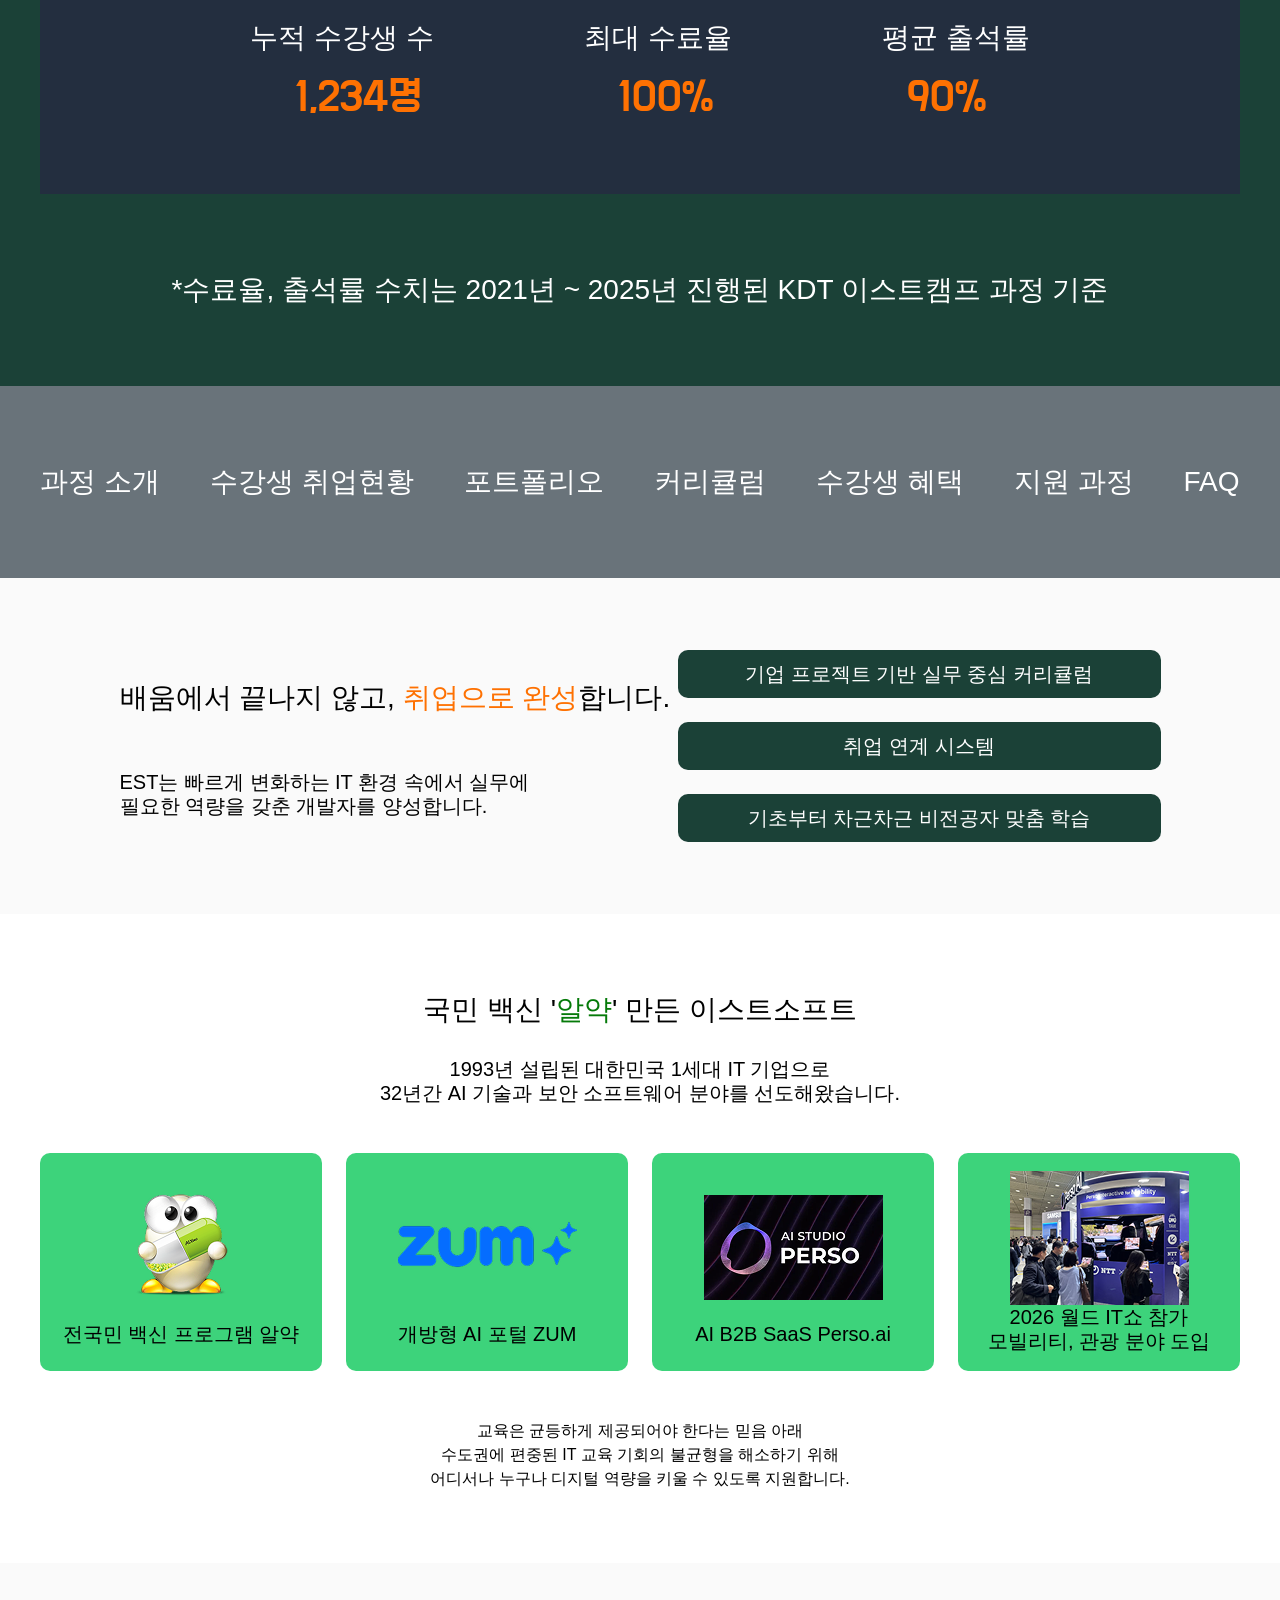
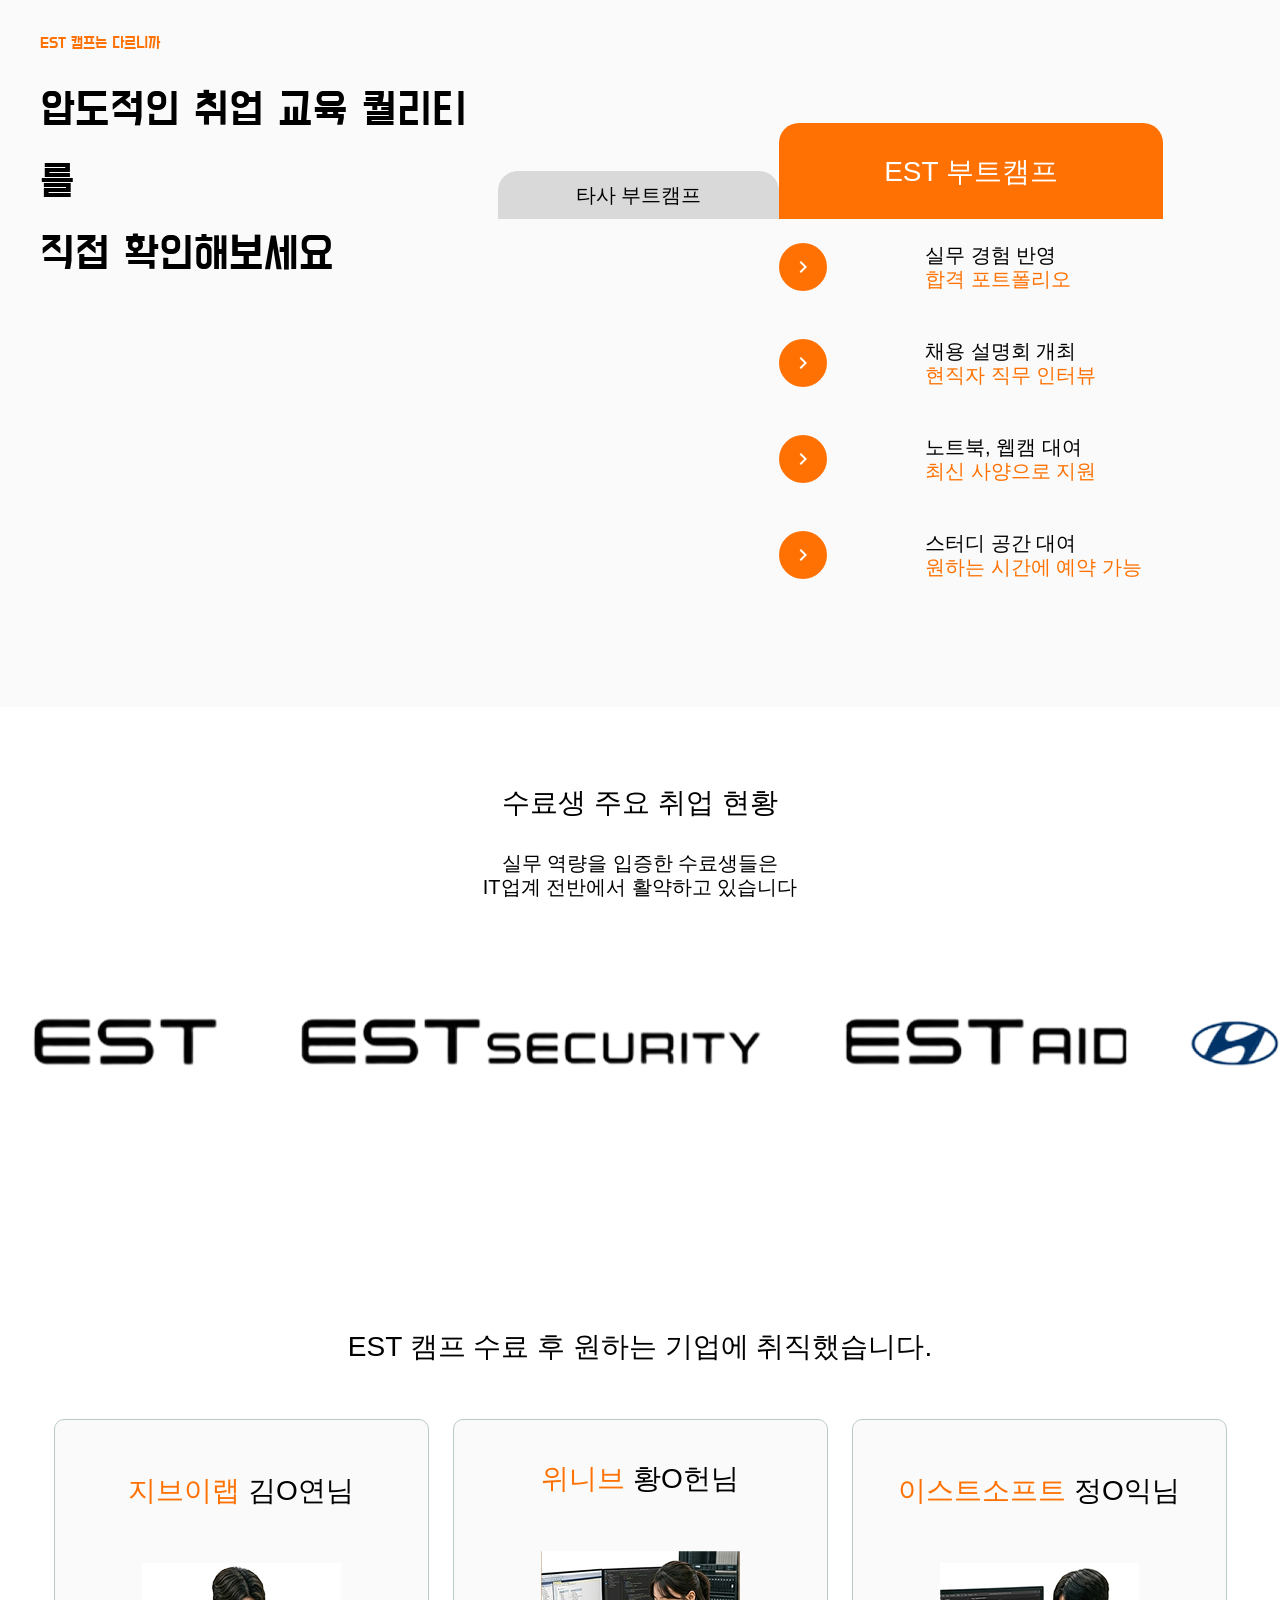
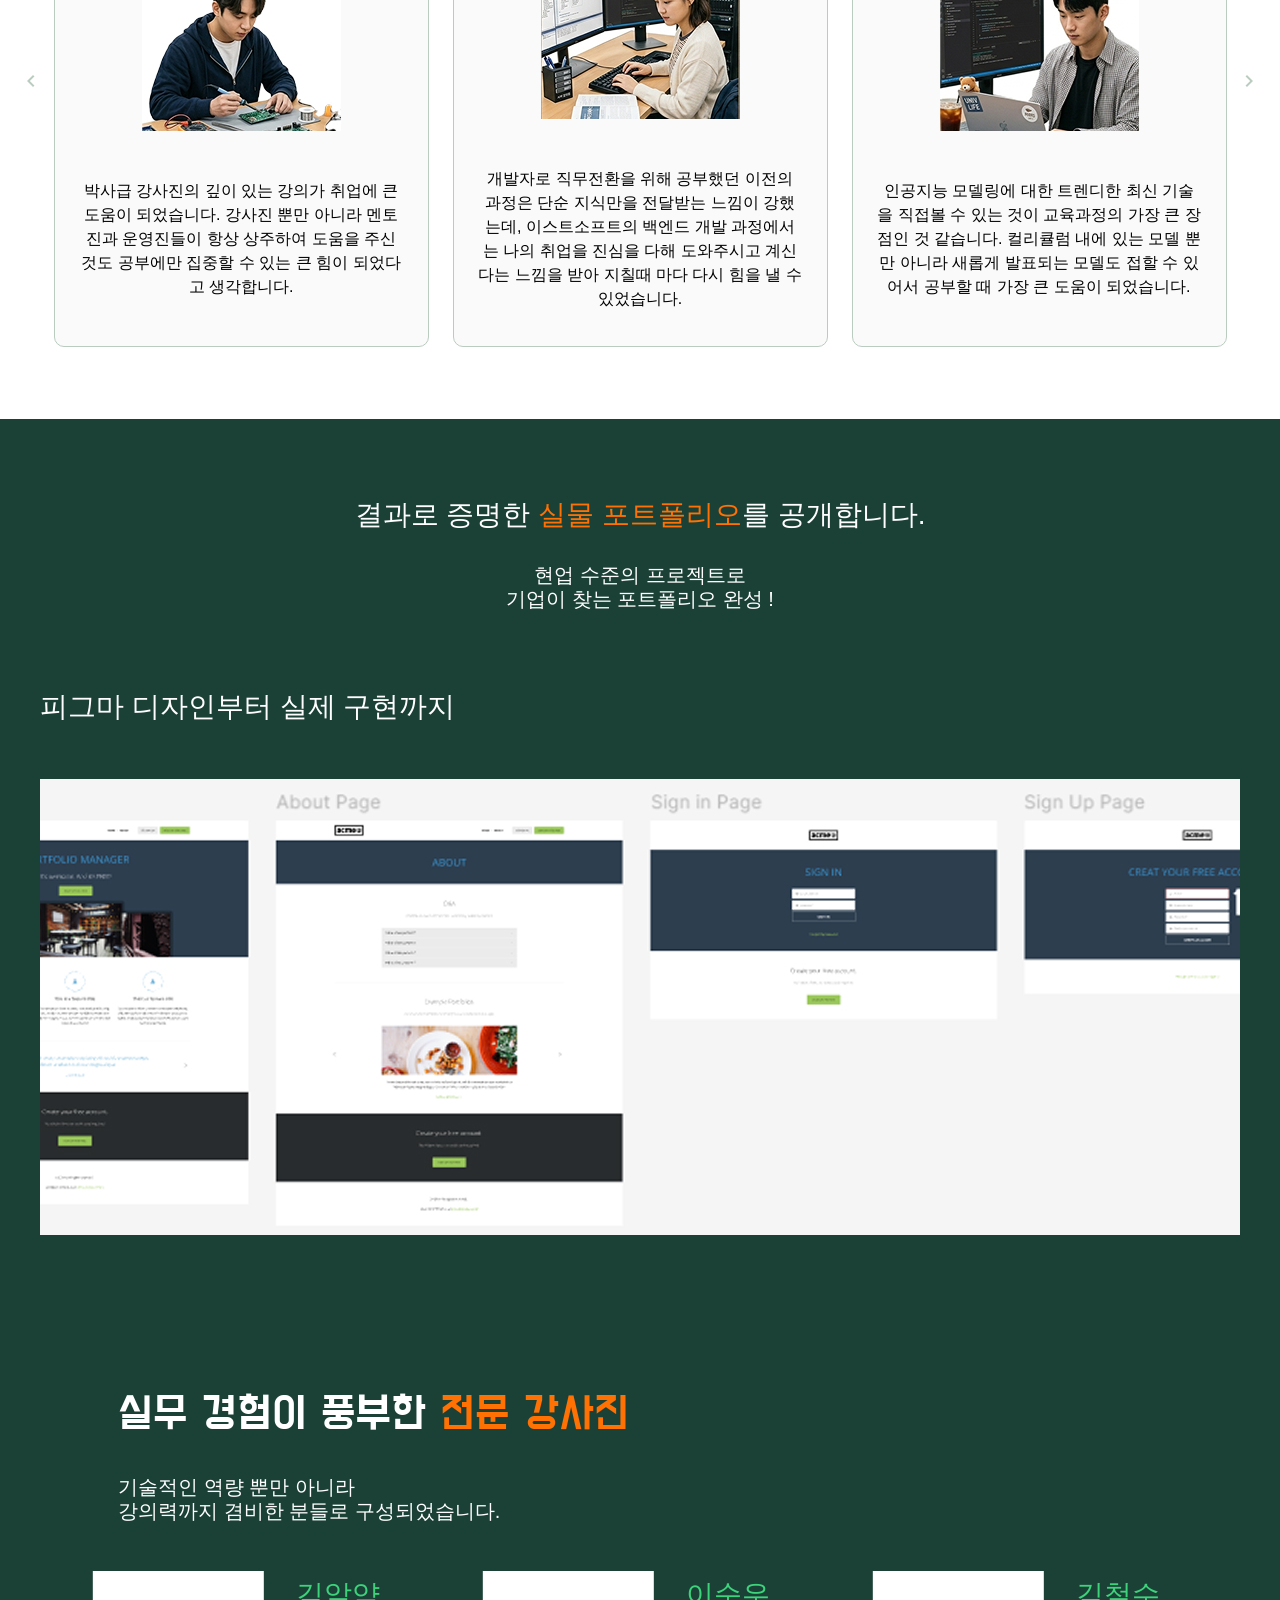
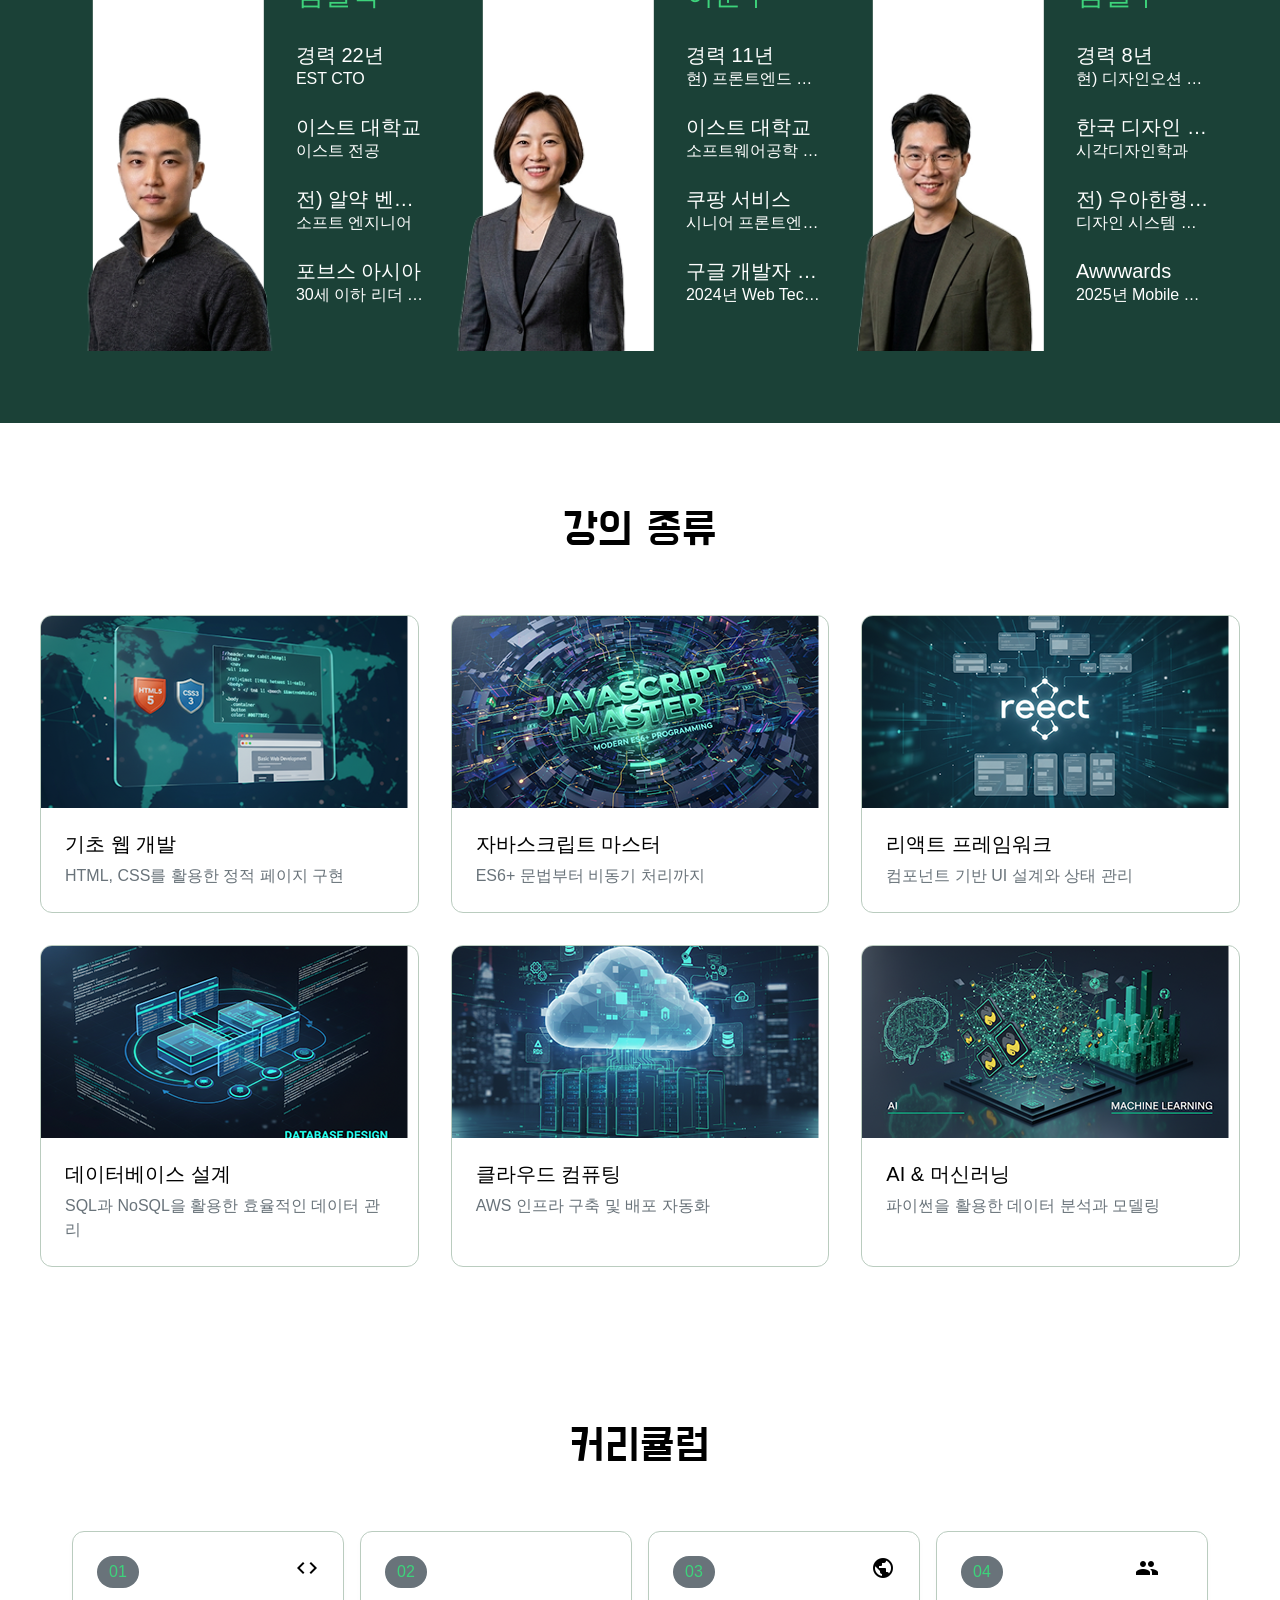
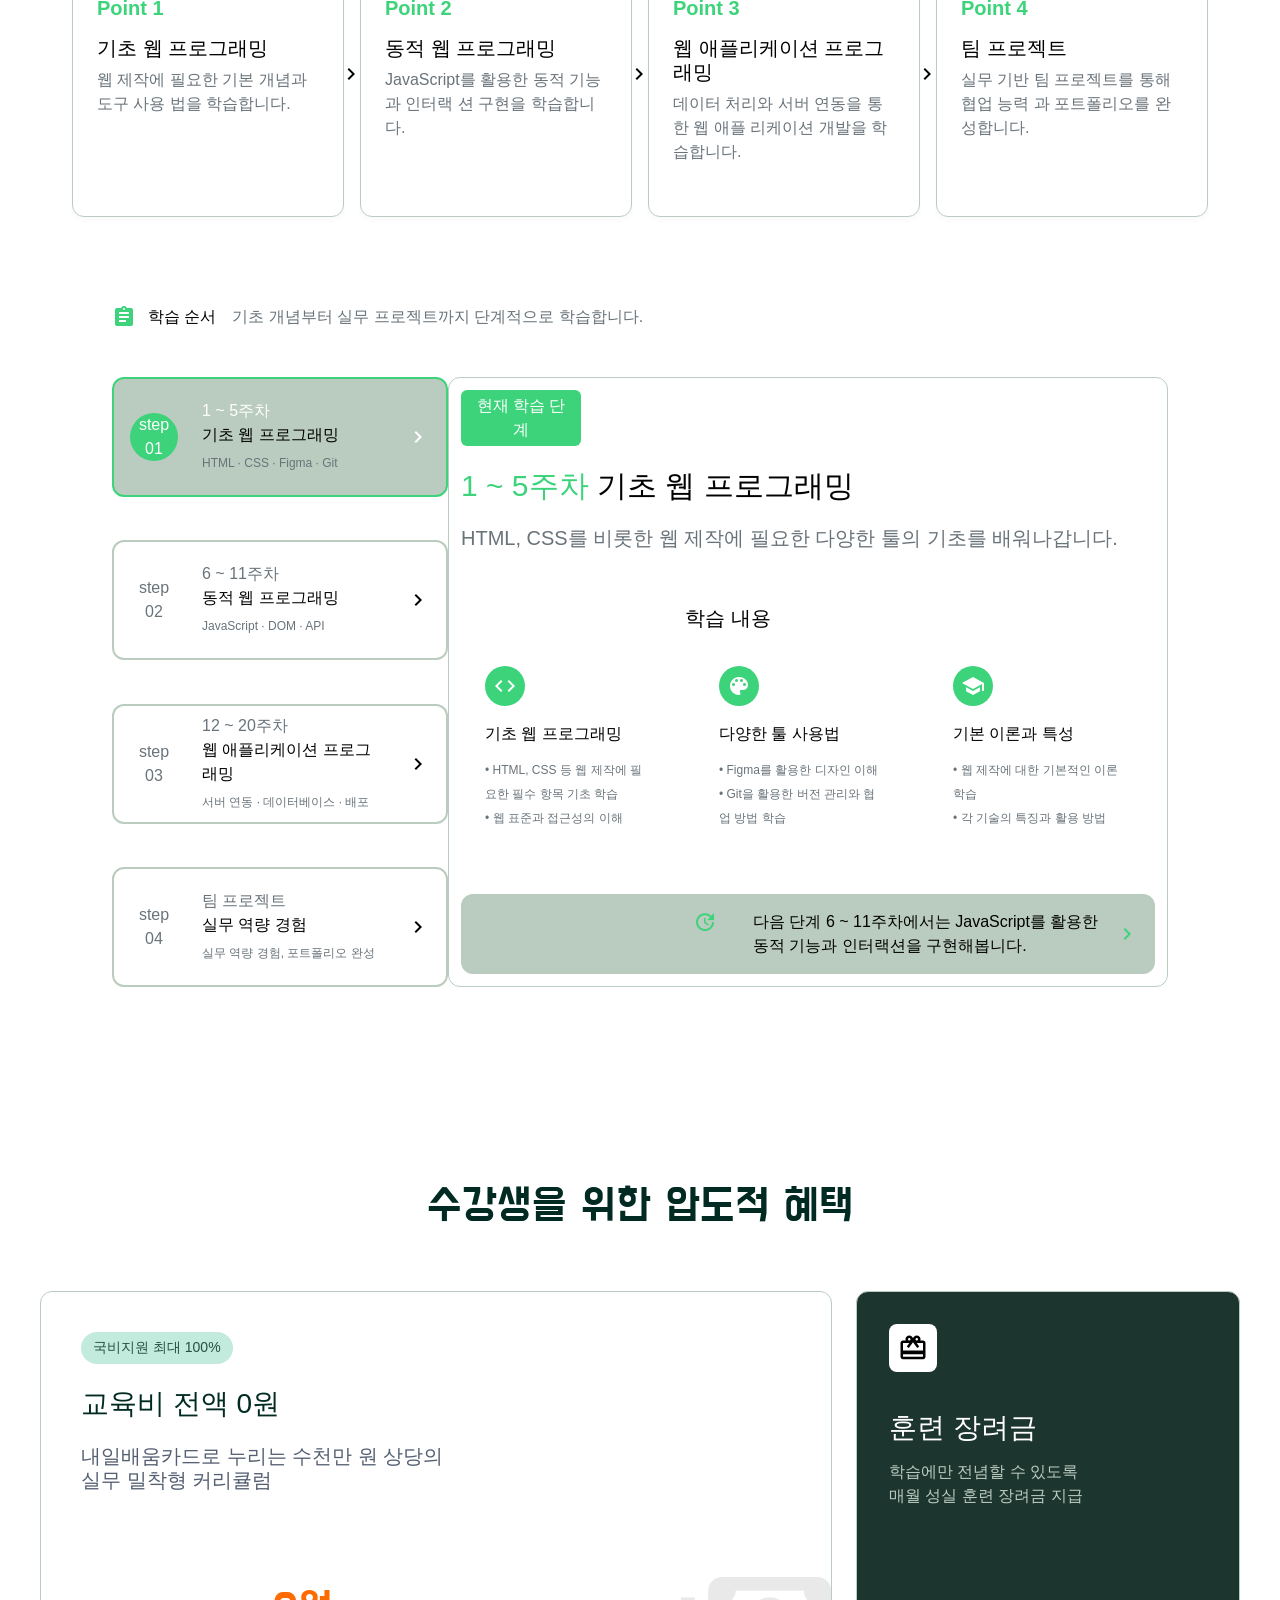
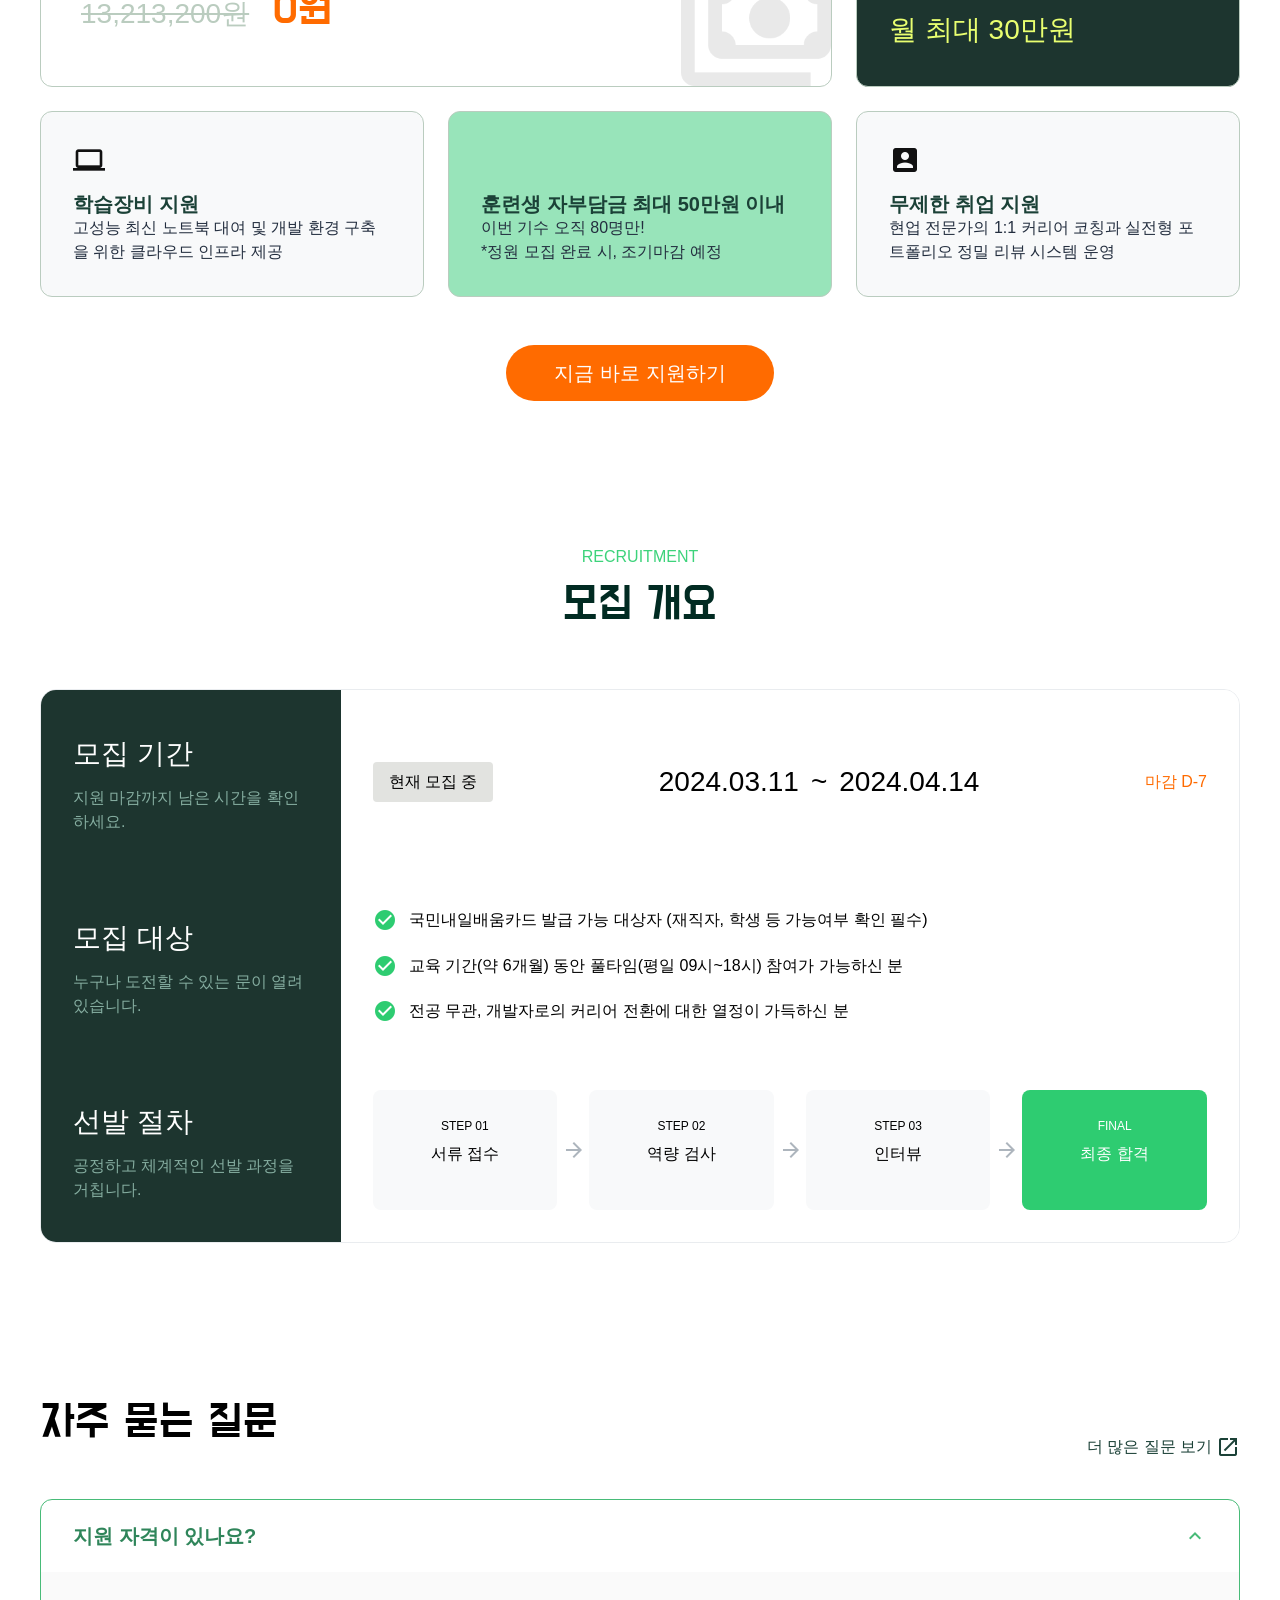
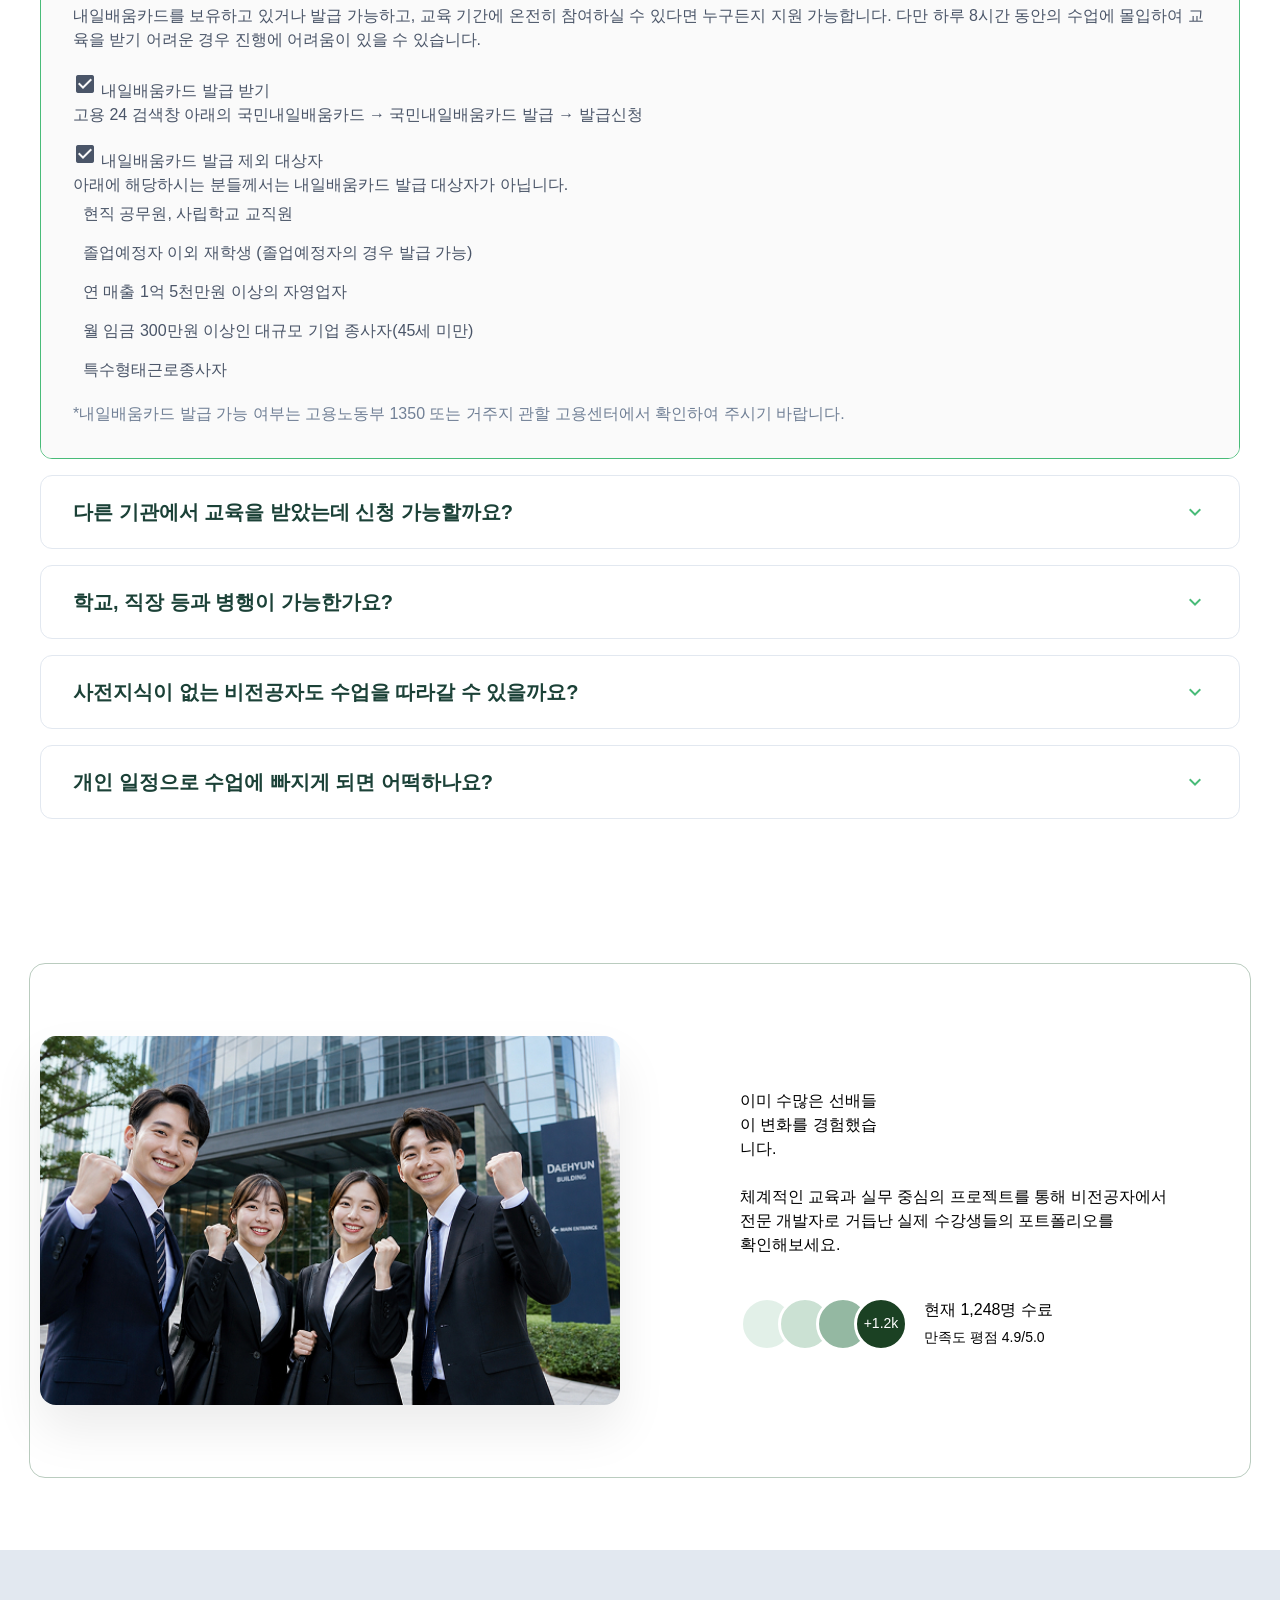
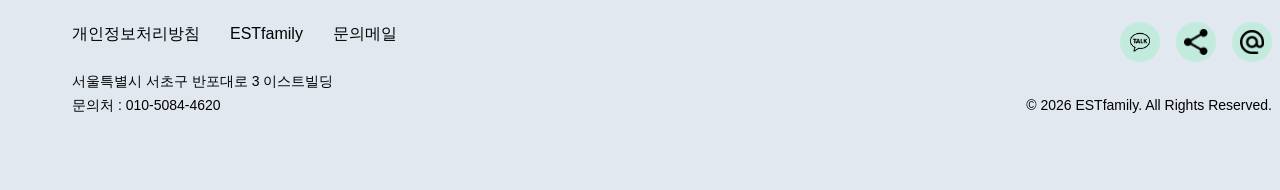
==== commit 3ff2be5b: "popup 생성 완료" ====
--- a/index.html
+++ b/index.html
@@ -3,7 +3,7 @@
   <head>
     <meta charset="UTF-8" />
     <meta name="viewport" content="width=device-width, initial-scale=1.0" />
-    <title>1차 프로젝트 8조</title>
+    <title>1차 프로젝트 8조- clone</title>
     <link rel="preconnect" href="https://fonts.googleapis.com" />
     <link rel="preconnect" href="https://fonts.gstatic.com" crossorigin />
     <link
@@ -17,6 +17,27 @@
     <link rel="stylesheet" href="css/flex-utility.css" />
   </head>
   <body>
+    <!--팝업-->
+    <div id="popup" class="popup body-normal-medium">
+      <h2 class="body-large-medium">오르미 부트캠프 신청 사이트 리뉴얼 프로젝트</h2>
+      <p>본 사이트는 팀 프로젝트 포트폴리오 사이트입니다.</p>
+      <hr />
+      <p>과정명 : [13기] 프론트엔드 개발자 부트캠프</p>
+      <p>제작 기간 : 26/04/30 ~ 26/05/12</p>
+      <p>개발 환경 : HTML, CSS</p>
+      <p>
+        소스 관리 :
+        <a href="https://github.com/wwg98/EST_13_1st_project" target="_blank">GitHub 바로가기</a>
+      </p>
+      <hr />
+      <div class="d-flex justify-content-between align-items-center">
+        <div>
+          <input type="checkbox" id="agree" />
+          <label for="agree" style="cursor: pointer"> 하루 안보기</label>
+        </div>
+        <button id="closeBtn">닫기</button>
+      </div>
+    </div>
     <!--이성희-->
     <header class="header">
       <div class="header-container">
@@ -319,13 +340,11 @@
             <div class="compare-box">
               <div class="d-flex">
                 <div
-                  class="compare-target d-flex align-items-center justify-content-center body-large-medium"
-                >
+                  class="compare-target d-flex align-items-center justify-content-center body-large-medium">
                   타사 부트캠프
                 </div>
                 <div
-                  class="compare-est d-flex align-items-center justify-content-center subtitle-regular"
-                >
+                  class="compare-est d-flex align-items-center justify-content-center subtitle-regular">
                   EST 부트캠프
                 </div>
               </div>
@@ -1186,5 +1205,28 @@
       </div>
     </footer>
     <!--//최호찬-->
+    <script>
+      const popup = document.querySelector("#popup");
+      const popupCloseBtn = popup.querySelector("button");
+      const agree = document.querySelector("#agree");
+
+      popup.style.display = document.cookie.includes("popup=안볼래") ? "none" : "block";
+
+      function createCookie(name, value, expire) {
+        let today = new Date();
+        today.setDate(today.getDate() + expire);
+        document.cookie = `${name}=${value}; Expires=${today.toString()}`;
+      }
+
+      console.log(agree.checked);
+      popupCloseBtn.addEventListener("click", () => {
+        popup.style.display = "none";
+        if (agree.checked) {
+          createCookie("popup", "안볼래", 1);
+        } else {
+          createCookie("popup", "안볼래", -1);
+        }
+      });
+    </script>
   </body>
 </html>
--- a/css/index.css
+++ b/css/index.css
@@ -1704,3 +1704,42 @@
   display: block;
 }
 /* 컨텐츠6 - 김태현 */
+
+.popup {
+  position: fixed;
+  width: 450px;
+  left: 50px;
+  top: 50px;
+  padding: 30px;
+  box-shadow: 2px 2px 5px rgba(0, 0, 0, 0.1);
+  background: #fff;
+  margin: 0;
+  border: none;
+  color: #000;
+  z-index: 9999;
+}
+.popup h2 {
+  margin: 0 0 15px 0;
+  line-height: var(--base-unit);
+}
+
+.popup p {
+  margin: 8px 0;
+  line-height: var(--base-unit);
+}
+
+.popup p > a {
+  color: var(--orange);
+}
+
+.popup p:first-of-type {
+  margin-bottom: 20px;
+}
+
+#closeBtn {
+  height: var(--base-unit);
+  border: 1px solid #999999;
+  background-color: transparent;
+  border-radius: 4px;
+  color: var(--navy);
+}
